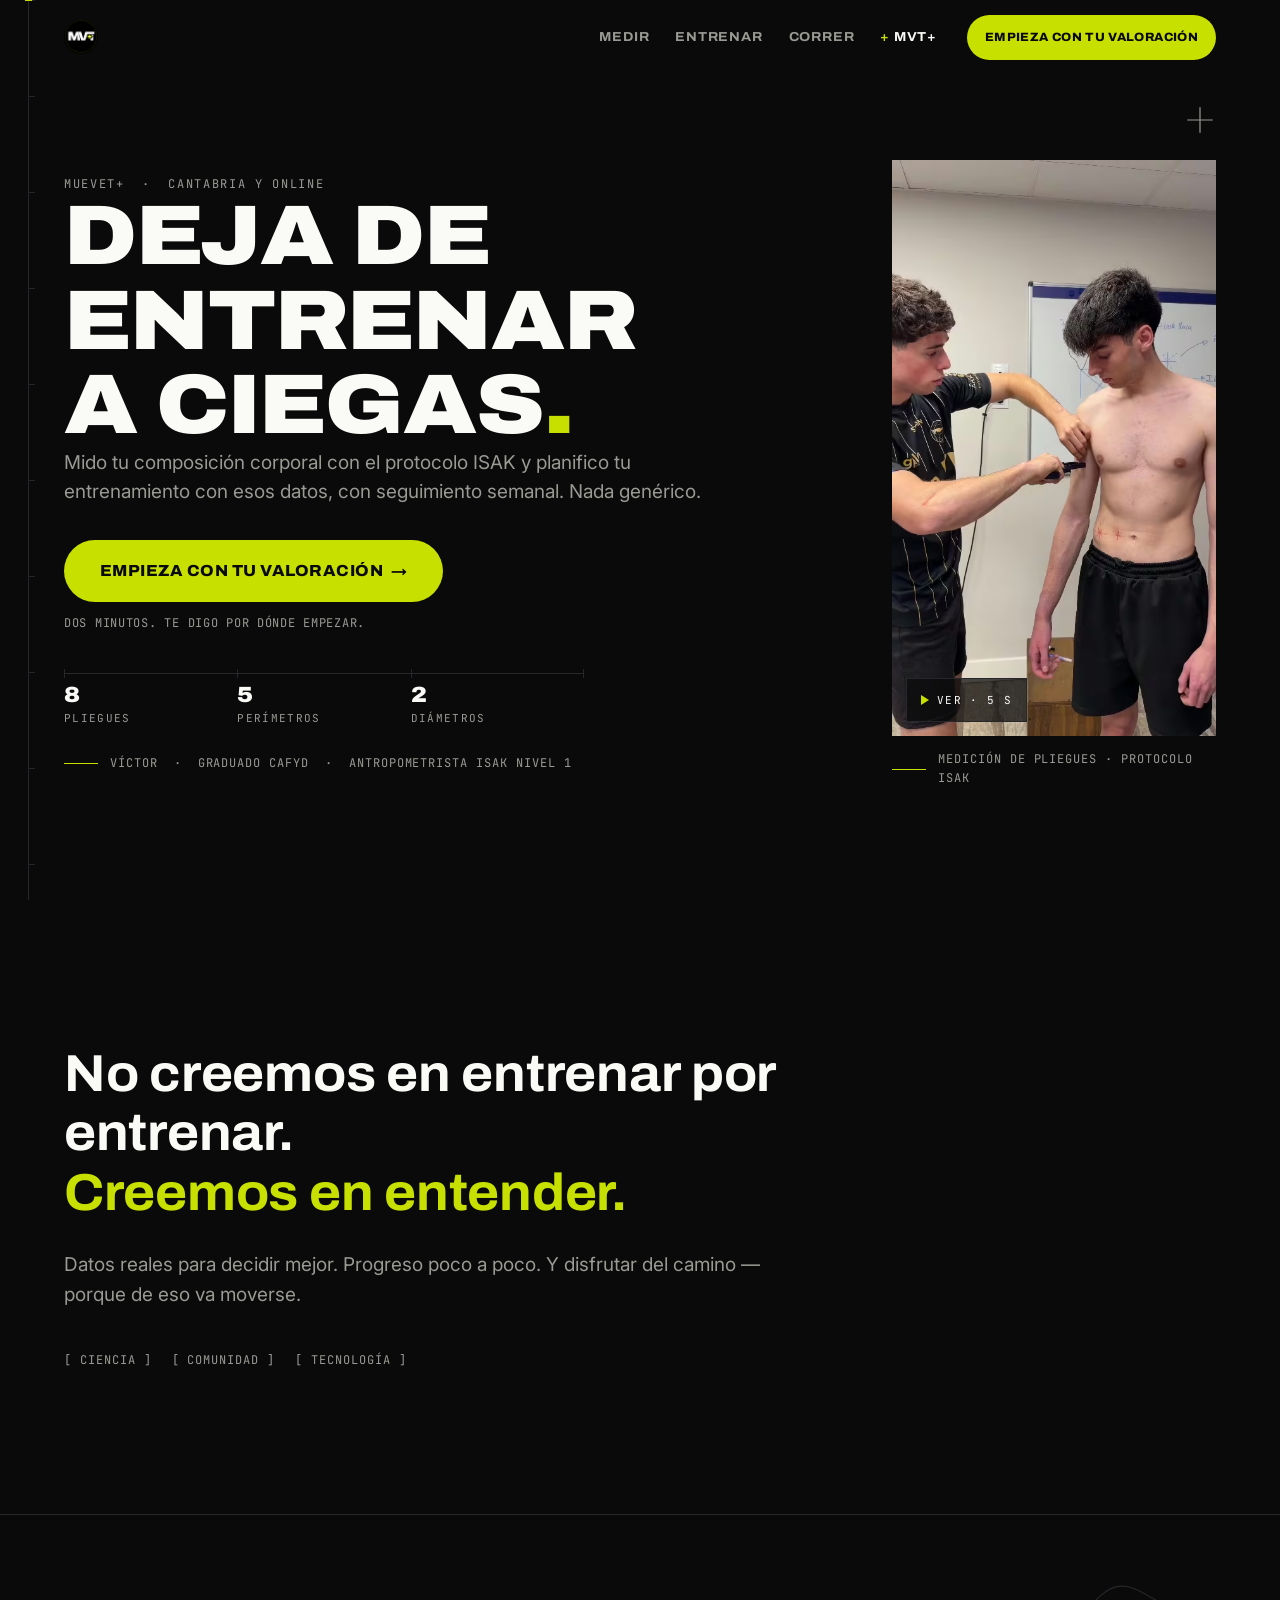
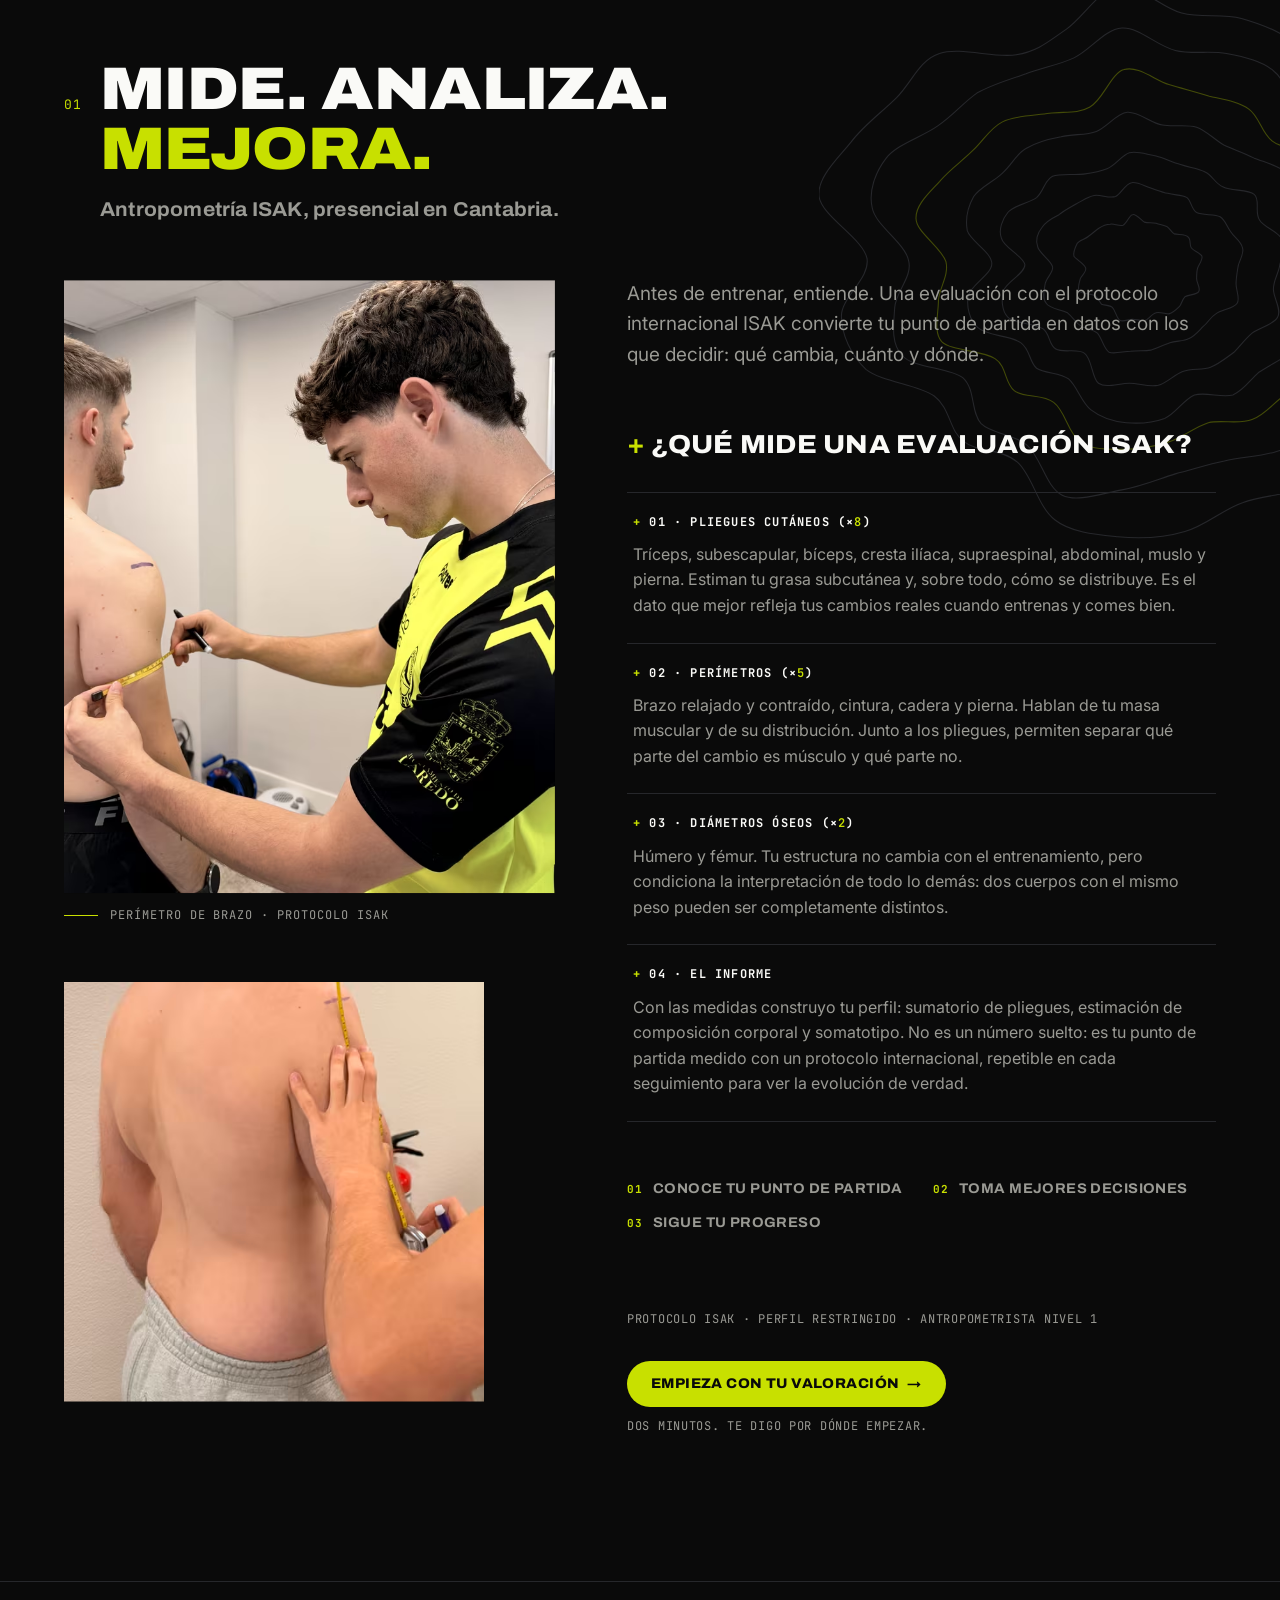
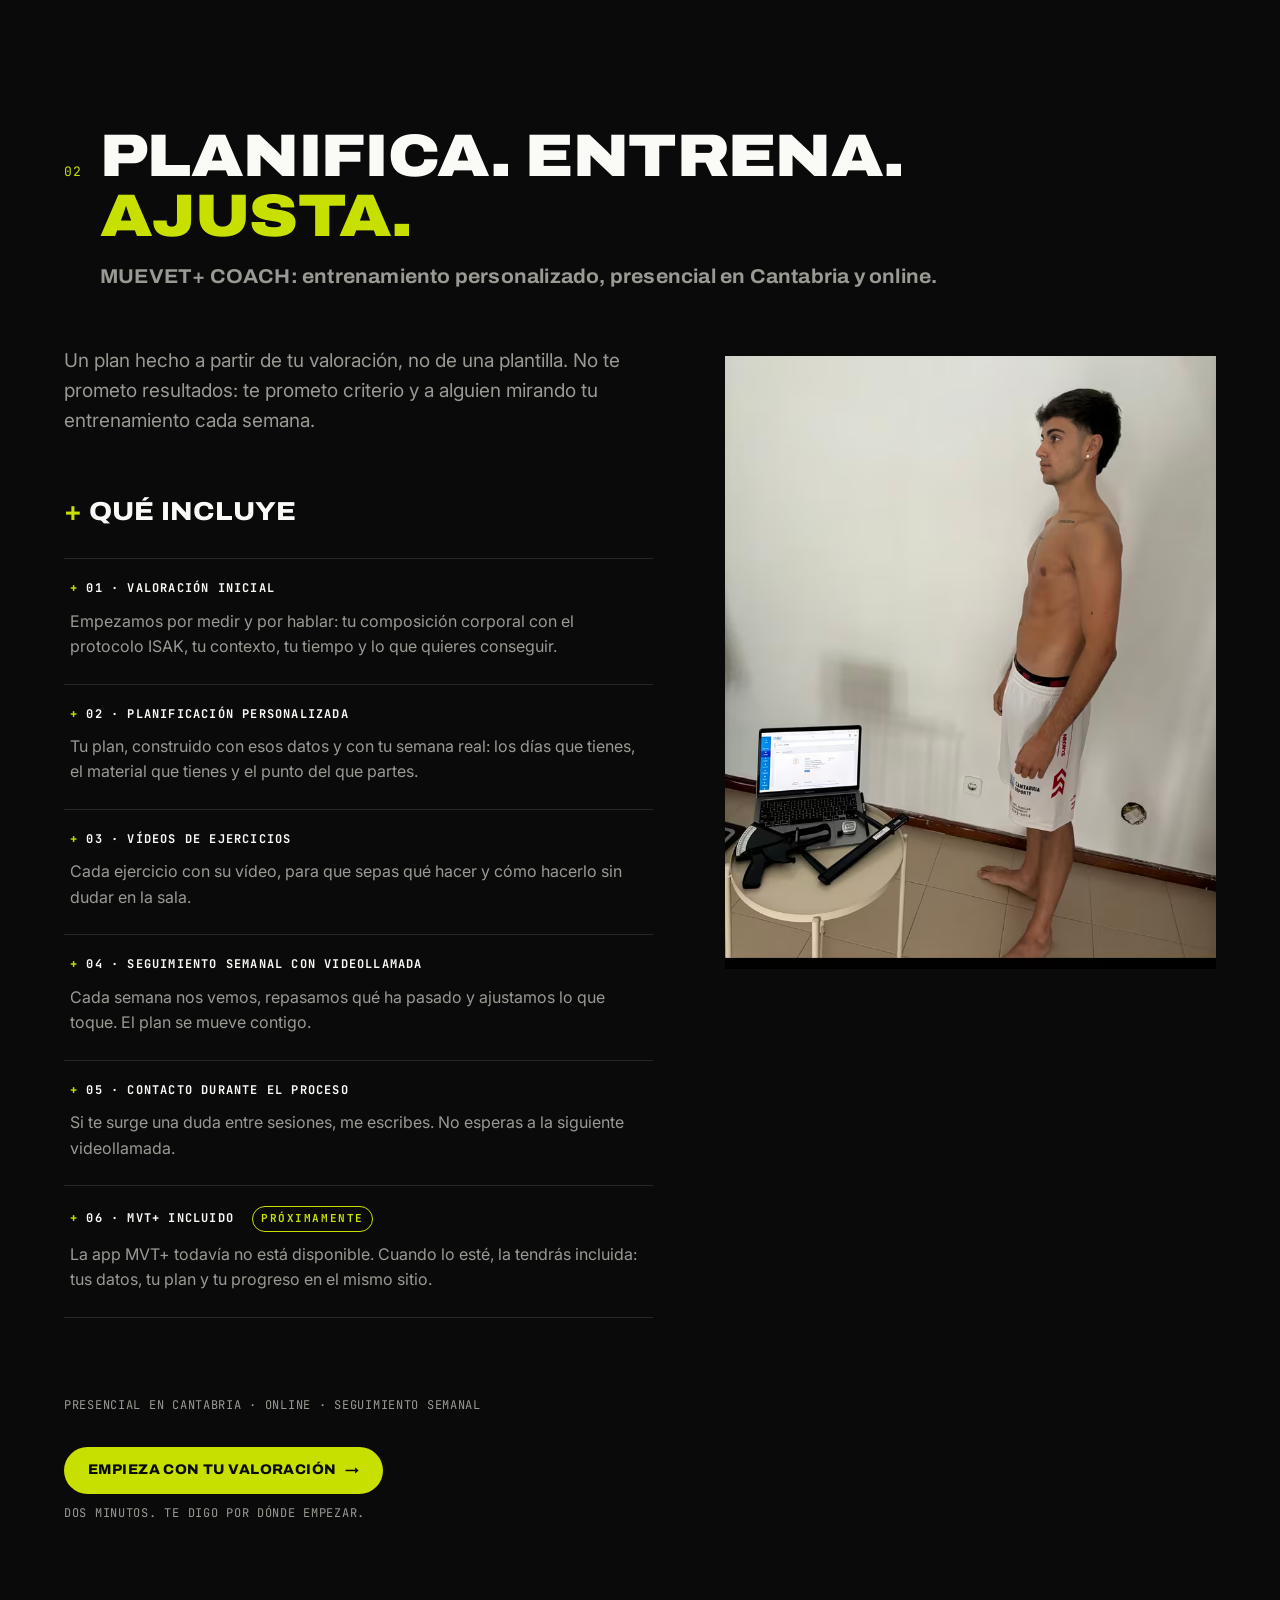
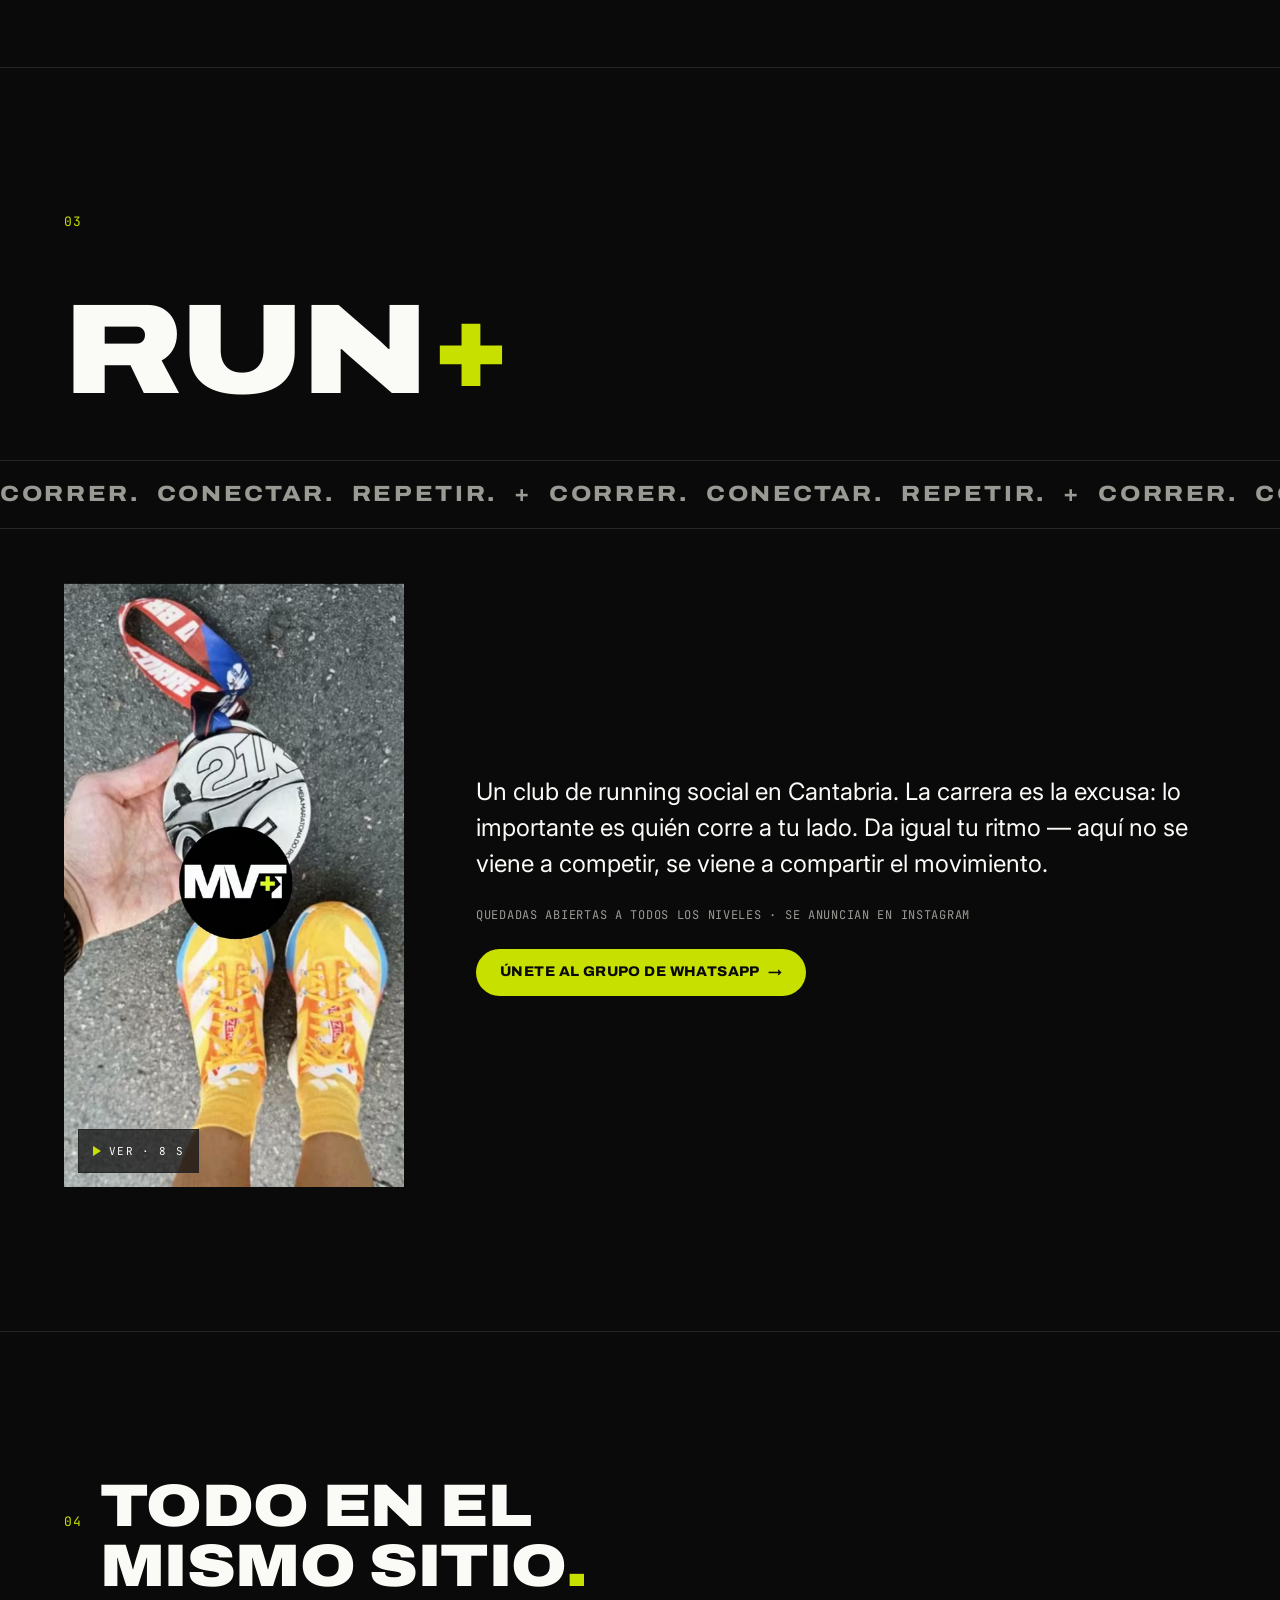
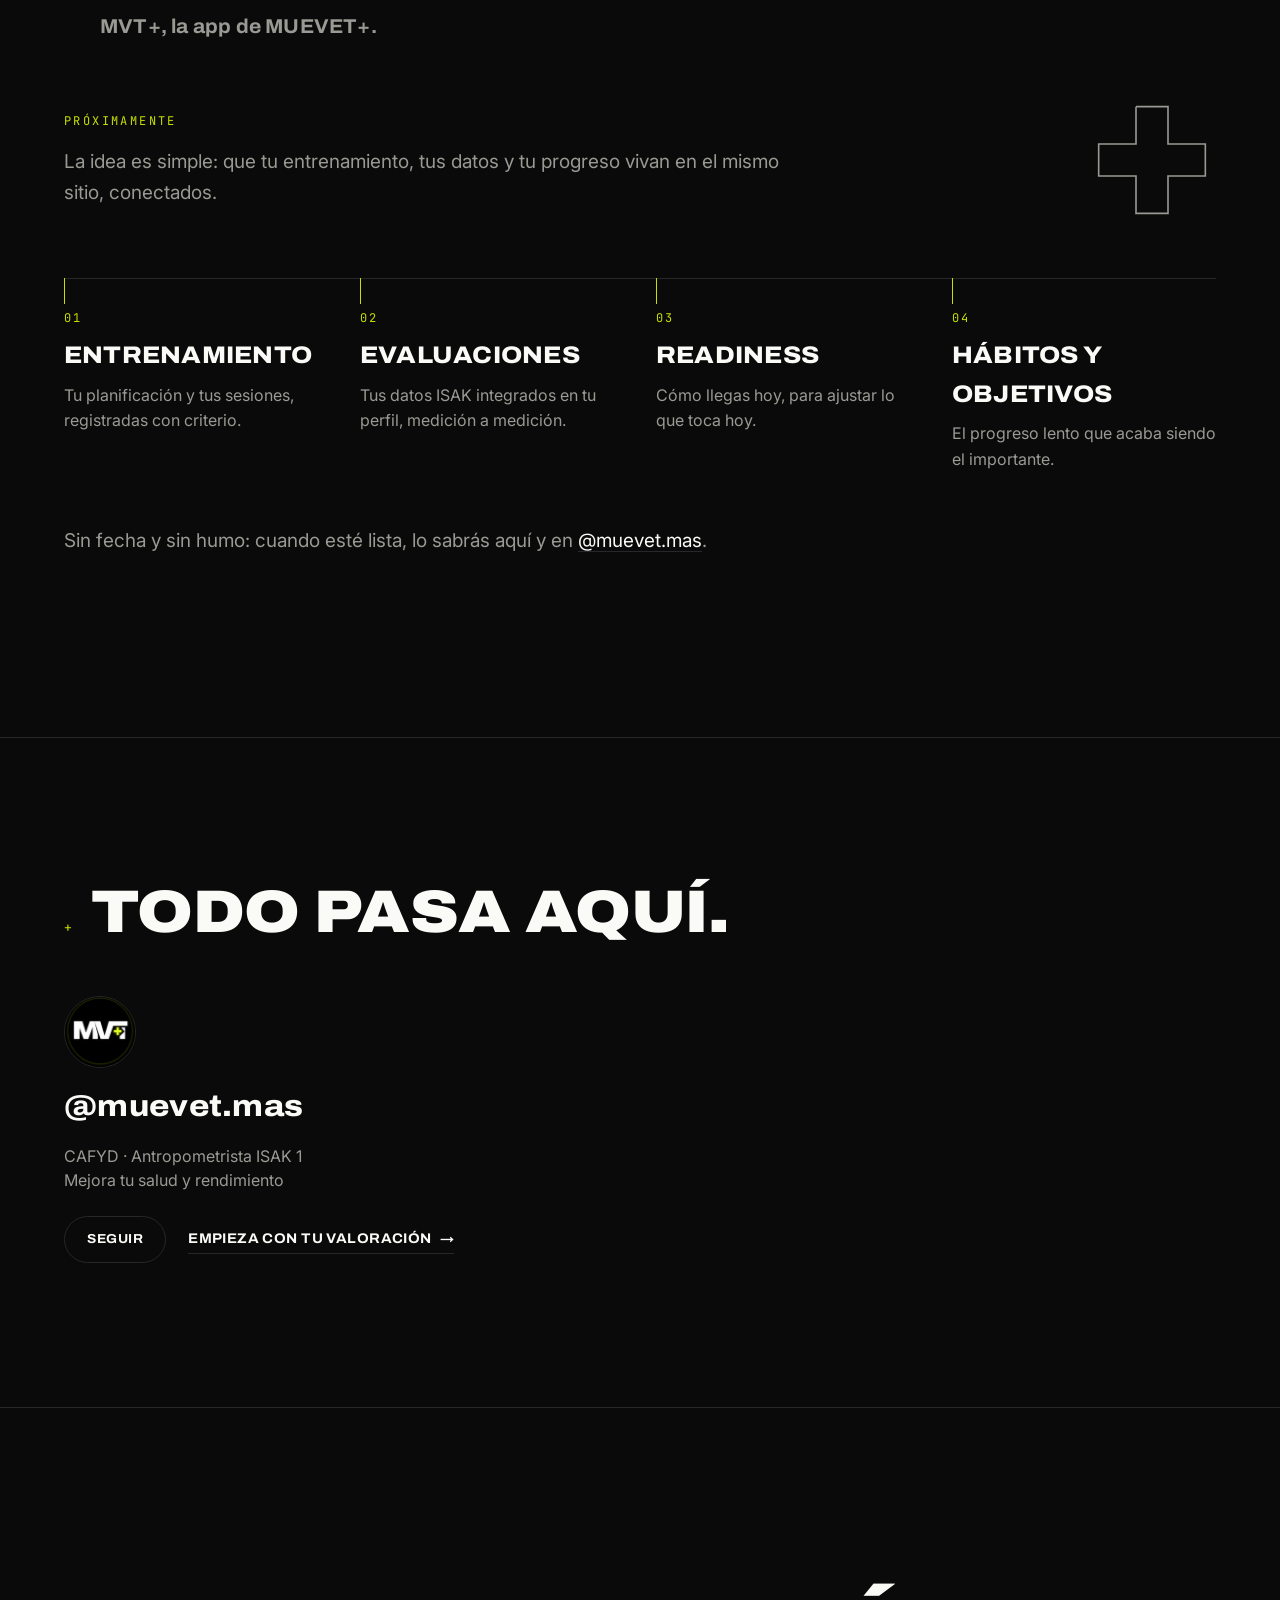
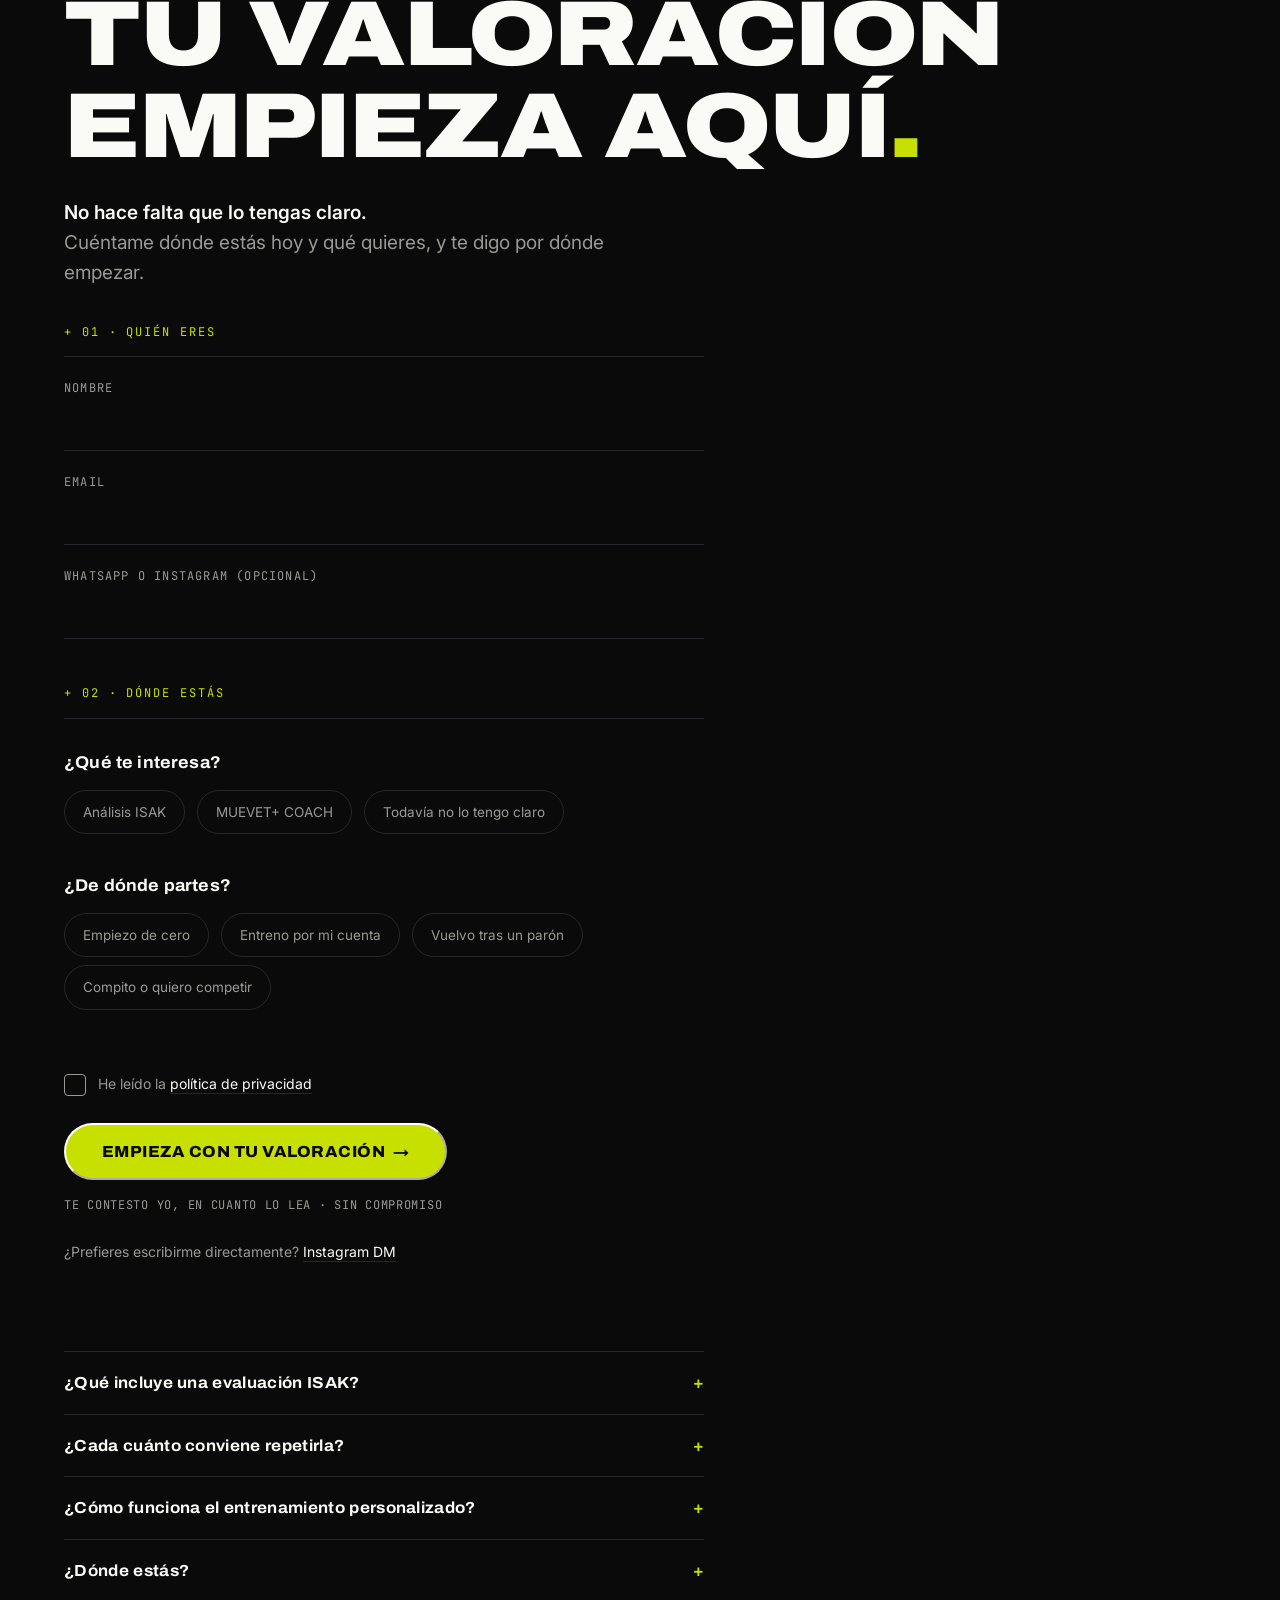
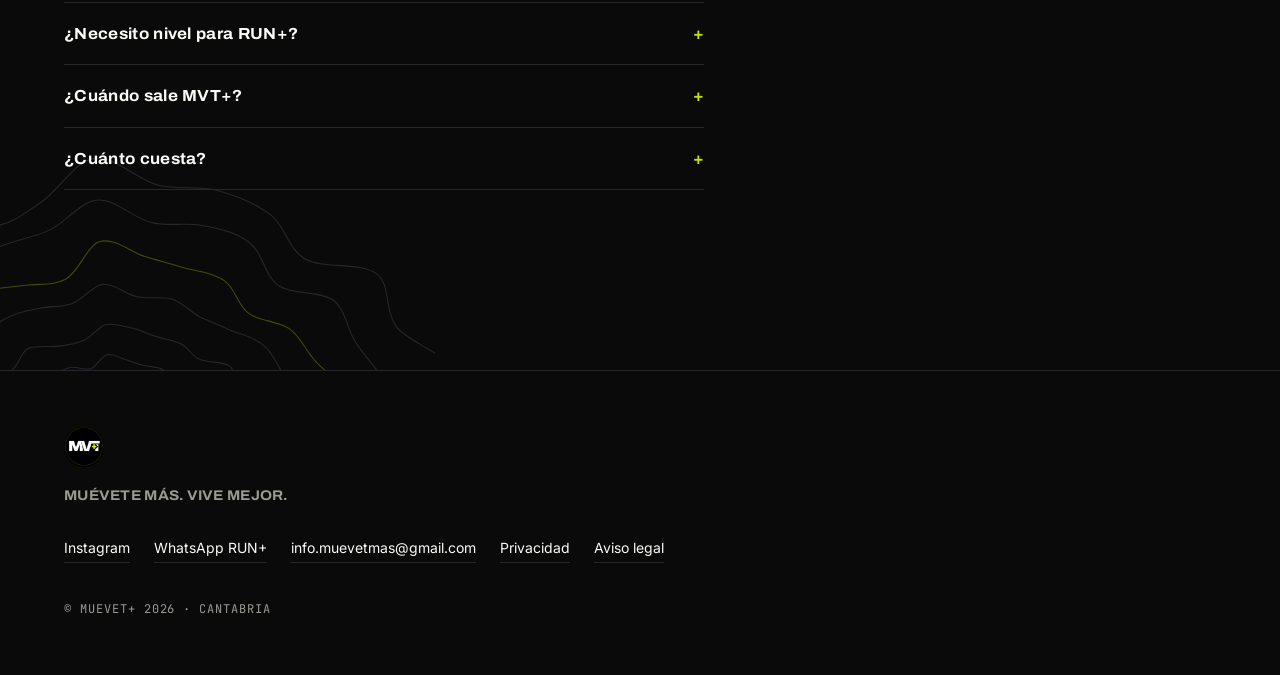
==== index.html @ 7b20d7c2 "Cierre del paso 3: sin «recta final», tracking de frases largas, LocalBusiness - Entrenar 06: «La ap" ====
<!DOCTYPE html>
<html lang="es">
<head>
<meta charset="UTF-8">
<meta name="viewport" content="width=device-width, initial-scale=1.0, viewport-fit=cover">
<title>MUEVET+ — Movimiento, ciencia y comunidad</title>
<meta name="description" content="MUEVET+ es un ecosistema de movimiento en Cantabria: antropometría ISAK presencial, entrenamiento personalizado online y RUN+, un club de running social. Muévete más.">
<meta name="theme-color" content="#0A0A0A">

<link rel="canonical" href="https://muevetmas.com/">
<meta property="og:type" content="website">
<meta property="og:url" content="https://muevetmas.com/">
<meta property="og:site_name" content="MUEVET+">
<meta property="og:title" content="MUEVET+ — Movimiento, ciencia y comunidad">
<meta property="og:description" content="Un ecosistema para entrenar con criterio, correr acompañado y progresar de verdad. Cantabria.">
<meta property="og:image" content="https://muevetmas.com/assets/img/og-cover.jpg">
<meta property="og:image:width" content="1200">
<meta property="og:image:height" content="630">
<meta property="og:image:alt" content="MUEVET+ — Movimiento, ciencia y comunidad. Cantabria.">
<meta property="og:locale" content="es_ES">
<meta name="twitter:card" content="summary_large_image">

<link rel="icon" href="assets/icons/favicon.svg" type="image/svg+xml">
<link rel="apple-touch-icon" href="assets/icons/apple-touch-icon.png">

<link rel="preload" href="assets/fonts/archivo-var.woff2" as="font" type="font/woff2" crossorigin>
<link rel="preload" href="assets/fonts/inter-var.woff2" as="font" type="font/woff2" crossorigin>
<link rel="stylesheet" href="assets/css/main.css?v=2026-09-22b">

<script type="application/ld+json">
{
  "@context": "https://schema.org",
  "@type": "LocalBusiness",
  "name": "MUEVET+",
  "url": "https://muevetmas.com",
  "description": "Antropometría ISAK, entrenamiento personalizado (MUEVET+ COACH) y RUN+, club de running social. Cantabria.",
  "email": "info.muevetmas@gmail.com",
  "address": {
    "@type": "PostalAddress",
    "addressLocality": "Arnuero",
    "addressRegion": "Cantabria",
    "addressCountry": "ES"
  },
  "areaServed": "Cantabria",
  "founder": {
    "@type": "Person",
    "name": "Víctor Blanco Solana",
    "jobTitle": "Graduado CAFYD · Antropometrista ISAK nivel 1"
  },
  "sameAs": [
    "https://www.instagram.com/muevet.mas"
  ]
}
</script>
</head>
<body>

<a class="skip-link" href="#main">Saltar al contenido</a>

<!-- Regla lateral de progreso (solo desktop, decorativa) -->
<div class="ruler" aria-hidden="true">
  <span class="ruler-track"></span>
  <span class="ruler-cursor" id="rulerCursor"></span>
</div>

<header class="nav" id="nav">
  <a class="nav-brand" href="#top" aria-label="MUEVET+ — inicio">
    <img src="assets/icons/logo-mv.png" alt="" width="34" height="34">
  </a>
  <nav class="nav-links" aria-label="Secciones">
    <a href="#medir">Medir</a>
    <a href="#entrena">Entrenar</a>
    <a href="#corre">Correr</a>
    <a href="#mvt">MVT+</a>
  </nav>
  <a class="btn-pill nav-cta" href="#contacto">Empieza con tu valoración</a>
</header>

<main id="main">

<!-- ══════════ ACTO 1 · CALIBRACIÓN ══════════ -->
<section class="hero" id="top" aria-label="MUEVET+">
  <svg class="hero-cross" viewBox="0 0 40 40" aria-hidden="true">
    <path class="draw" d="M20 4 V36 M4 20 H36" fill="none"/>
  </svg>

  <div class="hero-grid">
    <div class="hero-copy">
      <p class="label hero-label"><span class="line"><span class="line-in">MUEVET+ &nbsp;·&nbsp; CANTABRIA Y ONLINE</span></span></p>

      <h1 class="hero-title">
        <span class="line"><span class="line-in">Deja de</span></span>
        <span class="line"><span class="line-in">entrenar</span></span>
        <span class="line"><span class="line-in">a ciegas<span class="plus">.</span></span></span>
      </h1>

      <p class="hero-sub"><span class="line"><span class="line-in">Mido tu composición corporal con el protocolo ISAK y planifico tu</span></span>
      <span class="line"><span class="line-in">entrenamiento con esos datos, con seguimiento semanal. Nada genérico.</span></span></p>

      <div class="hero-actions">
        <a class="btn-pill btn-big" href="#contacto">Empieza con tu valoración <span class="arr">→</span></a>
        <p class="mono hero-micro">DOS MINUTOS. TE DIGO POR DÓNDE EMPEZAR.</p>
      </div>

      <div class="hero-rule" role="group" aria-label="Perfil restringido ISAK: 8 pliegues, 5 perímetros, 2 diámetros">
        <span><b data-count="8">8</b>PLIEGUES</span>
        <span><b data-count="5">5</b>PERÍMETROS</span>
        <span><b data-count="2">2</b>DIÁMETROS</span>
      </div>

      <p class="mono hero-cred"><span class="note-line" aria-hidden="true"></span>VÍCTOR &nbsp;·&nbsp; GRADUADO CAFYD &nbsp;·&nbsp; ANTROPOMETRISTA ISAK NIVEL 1</p>
    </div>

    <!-- ▓▓ VÍDEO DE MEDICIÓN — EDITABLE ▓▓
         Para cambiarlo: sustituye assets/img/hero/medir-clip.mp4 y los dos
         pósteres medir-poster.avif / .jpg (vertical 9:16, sin audio, ideal < 300 KB).
         El póster debe ser un fotograma del propio vídeo. -->
    <figure class="hero-media">
      <div class="clip-frame">
        <picture class="clip-poster">
          <source type="image/avif" srcset="assets/img/hero/medir-poster.avif">
          <img src="assets/img/hero/medir-poster.jpg" width="512" height="910" decoding="async"
               alt="Medición de pliegues cutáneos con plicómetro en el brazo, protocolo ISAK.">
        </picture>
        <video class="clip-video" width="512" height="910" muted loop playsinline preload="none"
               aria-label="Vídeo: medición de pliegues cutáneos con plicómetro, protocolo ISAK.">
          <source src="assets/img/hero/medir-clip.mp4" type="video/mp4">
        </video>
        <button class="clip-play mono" type="button" hidden>VER · 5 S</button>
      </div>
      <figcaption class="photo-note">
        <span class="note-line" aria-hidden="true"></span>
        <span class="mono">MEDICIÓN DE PLIEGUES&nbsp;·&nbsp;PROTOCOLO ISAK</span>
      </figcaption>
    </figure>
  </div>
</section>

<!-- ══════════ ACTO 2 · PRINCIPIOS ══════════ -->
<section class="manifest" aria-label="Filosofía">
  <p class="manifest-text reveal">
    No creemos en entrenar por entrenar.<br>
    <em>Creemos en entender.</em>
  </p>
  <p class="manifest-body reveal">
    Datos reales para decidir mejor. Progreso poco a poco.
    Y disfrutar del camino — porque de eso va moverse.
  </p>
  <ul class="manifest-tags reveal" aria-label="Pilares">
    <li class="mono">[ CIENCIA ]</li>
    <li class="mono">[ COMUNIDAD ]</li>
    <li class="mono">[ TECNOLOGÍA ]</li>
  </ul>
</section>

<!-- ══════════ ACTO 3 · 01 ENTRENA ══════════ -->
<section class="chapter" id="medir" aria-labelledby="h-medir">
  <svg class="topo" viewBox="0 0 600 600" aria-hidden="true">
    <defs>
      <g id="topo-rings">
        <path d="M355 300C354 303 354 306 354 310C354 314 358 319 356 322C355 325 346 325 343 327C340 330 340 334 338 336C335 339 332 342 328 343C325 343 319 341 316 342C312 343 309 348 306 349C302 350 298 348 294 348C290 348 285 351 282 349C279 347 278 340 275 337C273 335 268 335 265 334C263 332 262 328 259 326C255 324 246 324 244 322C242 319 244 314 245 310C246 307 251 304 250 300C249 296 241 292 239 289C238 285 240 281 242 277C244 274 250 273 253 270C256 268 259 265 262 263C265 261 269 259 273 259C276 258 281 261 285 260C289 258 291 250 294 250C297 249 302 255 305 257C309 258 312 257 316 258C319 259 323 260 326 261C329 263 330 266 333 268C337 269 344 268 346 271C349 273 347 278 349 281C351 284 358 286 359 289C360 292 356 297 355 300Z"/>
        <path d="M393 298C392 304 391 309 391 315C391 321 395 329 392 333C389 338 377 339 372 343C367 346 365 351 360 355C356 359 352 364 347 366C342 369 335 368 329 370C323 372 317 375 311 377C305 378 299 377 292 378C286 378 277 381 272 379C267 376 265 365 261 361C256 357 249 357 245 354C240 351 238 346 233 342C227 339 216 338 213 333C209 329 211 321 212 315C213 309 220 304 219 299C218 293 206 286 205 280C203 274 205 267 209 262C212 257 219 253 225 250C230 246 236 243 241 240C247 237 252 233 258 232C264 231 272 235 278 233C283 231 287 221 293 220C298 219 305 223 311 225C317 227 322 229 327 230C333 232 340 231 345 234C349 237 349 245 354 248C360 251 371 249 376 252C381 255 382 261 386 266C389 271 396 275 397 281C399 286 394 293 393 298Z"/>
        <path d="M432 297C431 305 426 311 426 320C426 328 434 339 430 346C427 353 412 356 406 361C399 367 395 373 389 379C382 384 375 390 367 393C360 396 350 394 341 397C333 400 326 408 318 410C309 412 300 408 291 408C281 408 269 413 262 408C256 404 256 385 249 380C242 375 229 380 222 376C215 372 217 362 210 357C202 352 183 352 177 346C171 340 171 329 173 321C176 313 193 305 193 297C192 289 173 281 171 272C168 264 172 254 177 248C183 241 197 239 204 234C211 228 211 218 219 214C226 211 239 213 248 212C256 211 263 210 270 207C278 204 284 194 291 192C299 190 308 194 316 195C324 197 331 201 339 203C347 206 355 206 362 210C369 213 371 221 379 224C387 228 402 226 408 231C414 236 408 248 413 255C417 262 431 266 434 273C438 280 434 289 432 297Z"/>
        <path d="M467 296C466 306 471 316 472 326C472 337 476 350 471 359C466 368 450 374 440 381C431 387 421 392 412 398C404 405 398 415 388 419C378 422 363 416 352 419C342 423 334 437 324 441C313 445 299 446 288 445C276 444 264 440 255 433C246 426 242 411 234 404C226 398 212 399 204 394C197 388 198 376 189 370C180 363 157 364 149 356C141 349 138 336 140 326C142 316 162 306 162 296C162 285 142 275 139 265C137 254 140 242 145 233C151 224 164 219 172 211C181 203 185 193 194 188C204 182 216 179 227 177C238 174 250 176 260 172C270 168 279 155 289 154C299 153 311 164 322 166C332 168 344 165 354 168C363 171 371 180 380 185C389 189 398 192 408 197C418 201 431 204 439 211C448 218 451 228 457 237C464 246 478 254 480 263C481 273 468 285 467 296Z"/>
        <path d="M557 292C555 307 545 321 542 335C540 350 545 368 540 382C535 396 524 409 512 420C501 432 486 441 473 450C459 458 445 467 429 472C414 477 396 477 380 481C365 484 350 489 334 493C318 498 302 505 284 508C266 511 242 520 228 513C213 506 208 477 195 466C182 455 162 456 152 446C142 435 147 414 135 403C122 393 88 394 78 382C67 371 70 352 71 337C72 322 88 308 84 293C81 277 53 260 50 244C46 228 53 210 63 197C73 184 97 177 111 167C126 157 135 145 148 136C162 128 179 123 194 118C209 112 224 110 239 103C254 96 268 76 284 75C300 74 317 92 334 96C350 100 367 96 382 99C398 102 416 106 427 116C439 125 440 146 453 155C466 164 492 160 505 169C517 179 517 196 526 209C534 222 548 234 553 248C558 261 559 278 557 292Z"/>
        <path d="M580 291C575 309 585 324 587 342C588 360 594 382 587 397C580 413 556 423 543 437C530 451 524 470 509 482C495 493 474 501 455 507C437 513 416 513 397 520C379 526 362 542 343 547C323 553 301 554 280 552C260 550 236 548 221 536C205 524 200 494 186 482C171 469 148 473 135 462C122 452 123 431 108 420C93 409 59 407 44 395C30 382 21 362 21 345C21 327 48 310 45 291C41 272 3 252 0 233C-2 215 18 197 30 182C42 166 59 154 73 140C87 126 94 105 113 99C132 92 166 104 185 100C205 97 216 87 232 76C248 65 263 38 281 36C299 33 321 56 340 61C359 66 378 61 396 66C414 71 432 78 446 89C460 100 462 121 478 130C495 140 531 133 545 144C559 154 552 178 564 194C575 209 612 219 615 235C618 251 585 273 580 291Z"/>
      </g>
      <path id="topo-lime" d="M505 294C504 306 506 318 505 330C504 343 506 357 501 369C495 380 482 389 471 397C461 406 448 412 437 419C426 426 418 438 406 442C394 447 378 442 365 445C352 449 341 459 328 463C315 467 301 470 287 470C273 470 256 471 245 463C234 456 231 434 220 426C210 418 192 422 183 415C174 408 176 392 165 385C153 377 124 378 115 369C107 360 112 343 112 330C113 318 122 307 119 294C115 281 91 266 91 254C90 241 104 229 113 219C122 208 134 200 144 190C154 181 160 169 172 163C184 157 202 157 216 155C229 153 242 156 254 149C266 143 274 117 286 114C299 110 315 124 328 128C341 132 354 135 366 139C379 142 393 144 403 151C413 158 415 174 425 181C435 189 453 188 464 196C474 203 478 215 487 225C495 235 511 244 514 256C517 267 506 282 505 294Z"/>
    </defs>
    <use href="#topo-rings"/>
    <use class="t-lime" href="#topo-lime"/>
  </svg>
  <header class="chapter-head reveal">
    <span class="mono chapter-num">01</span>
    <div>
      <h2 id="h-medir" class="chapter-title">Mide. Analiza.<br><span class="plus">Mejora.</span></h2>
      <p class="chapter-sub">Antropometría ISAK, presencial en Cantabria.</p>
    </div>
  </header>

  <div class="medir-grid">
    <figure class="photo reveal medir-p1">
      <div class="photo-mask" data-drift>
        <picture>
          <source type="image/avif" srcset="assets/img/isak-01-480.avif 480w, assets/img/isak-01-768.avif 768w, assets/img/isak-01-1200.avif 1200w" sizes="(min-width:1080px) 42vw, 100vw">
          <source type="image/webp" srcset="assets/img/isak-01-480.webp 480w, assets/img/isak-01-768.webp 768w, assets/img/isak-01-1200.webp 1200w" sizes="(min-width:1080px) 42vw, 100vw">
          <img src="assets/img/isak-01-768.jpg" srcset="assets/img/isak-01-480.jpg 480w, assets/img/isak-01-768.jpg 768w, assets/img/isak-01-1200.jpg 1200w" sizes="(min-width:1080px) 42vw, 100vw"
               width="4080" height="5100" loading="lazy" decoding="async"
               alt="Evaluación antropométrica real: medición del perímetro de brazo con cinta métrica siguiendo el protocolo ISAK.">
        </picture>
      </div>
      <figcaption class="photo-note">
        <span class="note-line" aria-hidden="true"></span>
        <span class="mono">PERÍMETRO DE BRAZO&nbsp;·&nbsp;PROTOCOLO ISAK</span>
      </figcaption>
    </figure>

    <div class="medir-a">
      <p class="medir-intro reveal">Antes de entrenar, entiende. Una evaluación con el protocolo internacional ISAK convierte tu punto de partida en datos con los que decidir: qué cambia, cuánto y dónde.</p>
      <h3 class="isak-title reveal"><span class="plus" aria-hidden="true">+</span> ¿Qué mide una evaluación ISAK?</h3>
      <div class="isak-list">
        <article class="isak-item reveal">
          <h4 class="mono isak-num"><span class="plus" aria-hidden="true">+</span> 01&nbsp;·&nbsp;PLIEGUES CUTÁNEOS (×<b data-count="8">8</b>)</h4>
          <p>Tríceps, subescapular, bíceps, cresta ilíaca, supraespinal, abdominal, muslo y pierna. Estiman tu grasa subcutánea y, sobre todo, cómo se distribuye. Es el dato que mejor refleja tus cambios reales cuando entrenas y comes bien.</p>
        </article>
        <article class="isak-item reveal">
          <h4 class="mono isak-num"><span class="plus" aria-hidden="true">+</span> 02&nbsp;·&nbsp;PERÍMETROS (×<b data-count="5">5</b>)</h4>
          <p>Brazo relajado y contraído, cintura, cadera y pierna. Hablan de tu masa muscular y de su distribución. Junto a los pliegues, permiten separar qué parte del cambio es músculo y qué parte no.</p>
        </article>
        <article class="isak-item reveal">
          <h4 class="mono isak-num"><span class="plus" aria-hidden="true">+</span> 03&nbsp;·&nbsp;DIÁMETROS ÓSEOS (×<b data-count="2">2</b>)</h4>
          <p>Húmero y fémur. Tu estructura no cambia con el entrenamiento, pero condiciona la interpretación de todo lo demás: dos cuerpos con el mismo peso pueden ser completamente distintos.</p>
        </article>
        <article class="isak-item reveal">
          <h4 class="mono isak-num"><span class="plus" aria-hidden="true">+</span> 04&nbsp;·&nbsp;EL INFORME</h4>
          <p>Con las medidas construyo tu perfil: sumatorio de pliegues, estimación de composición corporal y somatotipo. No es un número suelto: es tu punto de partida medido con un protocolo internacional, repetible en cada seguimiento para ver la evolución de verdad.</p>
        </article>
      </div>
    </div>

    <figure class="photo reveal medir-p2">
      <div class="photo-mask">
        <picture>
          <source type="image/avif" srcset="assets/img/medir/pliegue-480.avif 480w, assets/img/medir/pliegue-640.avif 640w" sizes="(min-width:1080px) 30vw, 100vw">
          <source type="image/webp" srcset="assets/img/medir/pliegue-480.webp 480w, assets/img/medir/pliegue-640.webp 640w" sizes="(min-width:1080px) 30vw, 100vw">
          <img src="assets/img/medir/pliegue-640.jpg" srcset="assets/img/medir/pliegue-480.jpg 480w, assets/img/medir/pliegue-640.jpg 640w" sizes="(min-width:1080px) 30vw, 100vw"
               width="640" height="640" loading="lazy" decoding="async"
               alt="Medición antropométrica con plicómetro, protocolo ISAK.">
        </picture>
      </div>
    </figure>

    <div class="medir-b">
      <ul class="gains reveal">
        <li><span class="mono gain-n">01</span> Conoce tu punto de partida</li>
        <li><span class="mono gain-n">02</span> Toma mejores decisiones</li>
        <li><span class="mono gain-n">03</span> Sigue tu progreso</li>
      </ul>
      <p class="mono isak-close reveal">PROTOCOLO ISAK&nbsp;·&nbsp;PERFIL RESTRINGIDO&nbsp;·&nbsp;ANTROPOMETRISTA NIVEL 1</p>
      <div class="cta-row reveal">
        <a class="btn-pill" href="#contacto" data-preset="Análisis ISAK">Empieza con tu valoración <span class="arr">→</span></a>
        <p class="mono cta-micro">DOS MINUTOS. TE DIGO POR DÓNDE EMPEZAR.</p>
      </div>
    </div>
  </div>
</section>

<!-- ══════════ 02 · ENTRENAR: MUEVET+ COACH ══════════ -->
<section class="chapter coach" id="entrena" aria-labelledby="h-entrena">
  <header class="chapter-head reveal">
    <span class="mono chapter-num">02</span>
    <div>
      <h2 id="h-entrena" class="chapter-title">Planifica. Entrena.<br><span class="plus">Ajusta.</span></h2>
      <p class="chapter-sub">MUEVET+ COACH: entrenamiento personalizado, presencial en Cantabria y online.</p>
    </div>
  </header>

  <div class="coach-grid">
    <div class="coach-a">
      <p class="coach-intro reveal">Un plan hecho a partir de tu valoración, no de una plantilla. No te prometo resultados: te prometo criterio y a alguien mirando tu entrenamiento cada semana.</p>
      <h3 class="isak-title reveal"><span class="plus" aria-hidden="true">+</span> Qué incluye</h3>
      <div class="isak-list coach-list">
        <article class="isak-item reveal">
          <h4 class="mono isak-num"><span class="plus" aria-hidden="true">+</span> 01&nbsp;·&nbsp;VALORACIÓN INICIAL</h4>
          <p>Empezamos por medir y por hablar: tu composición corporal con el protocolo ISAK, tu contexto, tu tiempo y lo que quieres conseguir.</p>
        </article>
        <article class="isak-item reveal">
          <h4 class="mono isak-num"><span class="plus" aria-hidden="true">+</span> 02&nbsp;·&nbsp;PLANIFICACIÓN PERSONALIZADA</h4>
          <p>Tu plan, construido con esos datos y con tu semana real: los días que tienes, el material que tienes y el punto del que partes.</p>
        </article>
        <article class="isak-item reveal">
          <h4 class="mono isak-num"><span class="plus" aria-hidden="true">+</span> 03&nbsp;·&nbsp;VÍDEOS DE EJERCICIOS</h4>
          <p>Cada ejercicio con su vídeo, para que sepas qué hacer y cómo hacerlo sin dudar en la sala.</p>
        </article>
        <article class="isak-item reveal">
          <h4 class="mono isak-num"><span class="plus" aria-hidden="true">+</span> 04&nbsp;·&nbsp;SEGUIMIENTO SEMANAL CON VIDEOLLAMADA</h4>
          <p>Cada semana nos vemos, repasamos qué ha pasado y ajustamos lo que toque. El plan se mueve contigo.</p>
        </article>
        <article class="isak-item reveal">
          <h4 class="mono isak-num"><span class="plus" aria-hidden="true">+</span> 05&nbsp;·&nbsp;CONTACTO DURANTE EL PROCESO</h4>
          <p>Si te surge una duda entre sesiones, me escribes. No esperas a la siguiente videollamada.</p>
        </article>
        <article class="isak-item reveal">
          <h4 class="mono isak-num"><span class="plus" aria-hidden="true">+</span> 06&nbsp;·&nbsp;MVT+ INCLUIDO <span class="tag-soon">PRÓXIMAMENTE</span></h4>
          <p>La app MVT+ todavía no está disponible. Cuando lo esté, la tendrás incluida: tus datos, tu plan y tu progreso en el mismo sitio.</p>
        </article>
      </div>
    </div>

    <figure class="photo reveal coach-photo">
      <div class="photo-mask" data-drift>
        <picture>
          <source type="image/avif" srcset="assets/img/coach/valoracion-480.avif 480w, assets/img/coach/valoracion-768.avif 768w" sizes="(min-width:1080px) 38vw, 100vw">
          <source type="image/webp" srcset="assets/img/coach/valoracion-480.webp 480w, assets/img/coach/valoracion-768.webp 768w" sizes="(min-width:1080px) 38vw, 100vw">
          <img src="assets/img/coach/valoracion-768.jpg" srcset="assets/img/coach/valoracion-480.jpg 480w, assets/img/coach/valoracion-768.jpg 768w" sizes="(min-width:1080px) 38vw, 100vw"
               width="768" height="960" loading="lazy" decoding="async"
               alt="Valoración antropométrica, protocolo ISAK.">
        </picture>
      </div>
    </figure>

    <div class="coach-b">
      <p class="mono isak-close reveal">PRESENCIAL EN CANTABRIA&nbsp;·&nbsp;ONLINE&nbsp;·&nbsp;SEGUIMIENTO SEMANAL</p>
      <div class="cta-row reveal">
        <a class="btn-pill" href="#contacto" data-preset="MUEVET+ COACH">Empieza con tu valoración <span class="arr">→</span></a>
        <p class="mono cta-micro">DOS MINUTOS. TE DIGO POR DÓNDE EMPEZAR.</p>
      </div>
    </div>
  </div>
</section>

<!-- ══════════ ACTO 4 · 02 CORRE ══════════ -->
<section class="chapter run" id="corre" aria-labelledby="h-corre">
  <header class="chapter-head reveal">
    <span class="mono chapter-num">03</span>
    <h2 id="h-corre" class="visually-hidden">RUN+, el club de running social de MUEVET+</h2>
  </header>

  <p class="run-logo reveal" aria-hidden="true">RUN<svg class="run-plus" viewBox="0 0 100 100" aria-hidden="true"><path class="draw-plus draw-v" d="M50 12V88"/><path class="draw-plus draw-h" d="M12 50H88"/></svg></p>

  <div class="marquee" aria-hidden="true">
    <div class="marquee-track">
      <span>CORRER.&nbsp;&nbsp;CONECTAR.&nbsp;&nbsp;REPETIR.&nbsp;&nbsp;+&nbsp;&nbsp;</span><span>CORRER.&nbsp;&nbsp;CONECTAR.&nbsp;&nbsp;REPETIR.&nbsp;&nbsp;+&nbsp;&nbsp;</span><span>CORRER.&nbsp;&nbsp;CONECTAR.&nbsp;&nbsp;REPETIR.&nbsp;&nbsp;+&nbsp;&nbsp;</span><span>CORRER.&nbsp;&nbsp;CONECTAR.&nbsp;&nbsp;REPETIR.&nbsp;&nbsp;+&nbsp;&nbsp;</span>
    </div>
  </div>

  <div class="run-body">
    <!-- ▓▓ VÍDEO RUN+ — EDITABLE: assets/img/run/run-clip.mp4 + run-poster.avif/jpg ▓▓ -->
    <figure class="run-media reveal">
      <div class="clip-frame">
        <picture class="clip-poster">
          <source type="image/avif" srcset="assets/img/run/run-poster.avif">
          <img src="assets/img/run/run-poster.jpg" width="512" height="910" loading="lazy" decoding="async" alt="Fotograma del vídeo de RUN+: una medalla de 21 K y unas zapatillas de running.">
        </picture>
        <video class="clip-video" width="512" height="910" muted loop playsinline preload="none" data-src="assets/img/run/run-clip.mp4" aria-label="Vídeo de RUN+, el club de running social de MUEVET+."></video>
        <button class="clip-play mono" type="button" hidden>VER&nbsp;·&nbsp;8 S</button>
      </div>
    </figure>

    <div class="run-copy">
      <p class="run-text reveal">Un club de running social en Cantabria. La carrera es la excusa: lo importante es quién corre a tu lado. Da igual tu ritmo — aquí no se viene a competir, se viene a compartir el movimiento.</p>
      <p class="mono run-note reveal">QUEDADAS ABIERTAS A TODOS LOS NIVELES&nbsp;·&nbsp;SE ANUNCIAN EN INSTAGRAM</p>
      <a class="btn-pill reveal" href="https://chat.whatsapp.com/J52jzClYnoVD17e3LXn0wf?mode=gi_t" target="_blank" rel="noopener">Únete al grupo de WhatsApp <span class="arr">→</span></a>
    </div>
  </div>
</section>

<!-- ══════════ ACTO 5 · 03 MVT+ ══════════ -->
<section class="chapter mvt" id="mvt" aria-labelledby="h-mvt">
  <header class="chapter-head reveal">
    <span class="mono chapter-num">04</span>
    <div>
      <h2 id="h-mvt" class="chapter-title">Todo en el<br>mismo sitio<span class="plus">.</span></h2>
      <p class="chapter-sub">MVT+, la app de MUEVET+.</p>
    </div>
  </header>

  <div class="mvt-lead">
    <svg class="mvt-plus reveal" viewBox="0 0 120 120" aria-hidden="true">
      <path class="draw-slow" d="M45 10 h30 v35 h35 v30 h-35 v35 h-30 v-35 h-35 v-30 h35 z" fill="none"/>
    </svg>
    <div class="mvt-copy">
      <p class="mono mvt-status reveal">PRÓXIMAMENTE</p>
      <p class="mvt-text reveal">La idea es simple: que tu entrenamiento, tus datos y tu progreso vivan en el mismo sitio, conectados.</p>
    </div>
  </div>

  <!-- Los módulos como escala de medida: ticks que crecen al entrar -->
  <ol class="mvt-scale reveal" aria-label="Módulos de MVT+">
    <li class="mvt-tick"><span class="mono mvt-tick-n">01</span><strong>Entrenamiento</strong><p>Tu planificación y tus sesiones, registradas con criterio.</p></li>
    <li class="mvt-tick"><span class="mono mvt-tick-n">02</span><strong>Evaluaciones</strong><p>Tus datos ISAK integrados en tu perfil, medición a medición.</p></li>
    <li class="mvt-tick"><span class="mono mvt-tick-n">03</span><strong>Readiness</strong><p>Cómo llegas hoy, para ajustar lo que toca hoy.</p></li>
    <li class="mvt-tick"><span class="mono mvt-tick-n">04</span><strong>Hábitos y objetivos</strong><p>El progreso lento que acaba siendo el importante.</p></li>
  </ol>

  <p class="mvt-text reveal">Sin fecha y sin humo: cuando esté lista, lo sabrás aquí y en <a href="https://www.instagram.com/muevet.mas" target="_blank" rel="noopener">@muevet.mas</a>.</p>
</section>

<!-- ══════════ ACTO 7 · INSTAGRAM ══════════ -->
<section class="chapter ig" id="instagram" aria-labelledby="h-ig">
  <header class="chapter-head reveal">
    <span class="mono chapter-num">+</span>
    <h2 id="h-ig" class="chapter-title">Todo pasa aquí.</h2>
  </header>

  <div class="ig-module reveal">
    <div class="ig-profile">
      <img class="ig-avatar" src="assets/icons/logo-mv.png" alt="" width="72" height="72">
      <p class="ig-handle">@muevet.mas</p>
      <p class="ig-bio">CAFYD&nbsp;·&nbsp;Antropometrista ISAK 1<br>Mejora tu salud y rendimiento</p>
      <div class="ig-actions">
        <a class="btn-ghost" href="https://www.instagram.com/muevet.mas" target="_blank" rel="noopener">Seguir</a>
        <a class="link-arrow" href="#contacto">Empieza con tu valoración <span class="arr">→</span></a>
      </div>
    </div>
  </div>
</section>

<!-- ══════════ ACTO 8 · CIERRE ══════════ -->
<section class="closing" id="contacto" aria-labelledby="h-cierre">
  <svg class="topo topo-closing" viewBox="0 0 600 600" aria-hidden="true">
    <use href="#topo-rings"/>
    <use class="t-lime" href="#topo-lime"/>
  </svg>
  <h2 id="h-cierre" class="closing-title reveal">Tu valoración<br>empieza aquí<span class="plus">.</span></h2>

  <p class="closing-lead reveal">
    <strong>No hace falta que lo tengas claro.</strong>
    Cuéntame dónde estás hoy y qué quieres, y te digo por dónde empezar.
  </p>

  <form class="apply reveal" id="applyForm" novalidate>

    <!-- 01 · CAPTURA -->
    <div class="apply-block">
      <p class="mono apply-step"><span class="plus" aria-hidden="true">+</span> 01&nbsp;·&nbsp;QUIÉN ERES</p>
      <div class="apply-fields">
        <p class="field">
          <label class="mono" for="f-nombre">NOMBRE</label>
          <input id="f-nombre" name="nombre" type="text" autocomplete="name" required>
        </p>
        <p class="field">
          <label class="mono" for="f-email">EMAIL</label>
          <input id="f-email" name="email" type="email" autocomplete="email" required>
        </p>
        <p class="field">
          <label class="mono" for="f-contacto">WHATSAPP O INSTAGRAM <span class="opt">(OPCIONAL)</span></label>
          <input id="f-contacto" name="contacto" type="text" autocomplete="tel">
        </p>
      </div>
    </div>

    <!-- 02 · CUALIFICACIÓN -->
    <div class="apply-block">
      <p class="mono apply-step"><span class="plus" aria-hidden="true">+</span> 02&nbsp;·&nbsp;DÓNDE ESTÁS</p>

      <fieldset class="chips">
        <legend>¿Qué te interesa?</legend>
        <label class="chip"><input type="radio" name="interes" value="Análisis ISAK" required><span>Análisis ISAK</span></label>
        <label class="chip"><input type="radio" name="interes" value="MUEVET+ COACH"><span>MUEVET+ COACH</span></label>
        <label class="chip"><input type="radio" name="interes" value="Todavía no lo tengo claro"><span>Todavía no lo tengo claro</span></label>
      </fieldset>

      <fieldset class="chips">
        <legend>¿De dónde partes?</legend>
        <label class="chip"><input type="radio" name="punto" value="Empiezo de cero" required><span>Empiezo de cero</span></label>
        <label class="chip"><input type="radio" name="punto" value="Entreno por mi cuenta"><span>Entreno por mi cuenta</span></label>
        <label class="chip"><input type="radio" name="punto" value="Vuelvo tras un parón"><span>Vuelvo tras un parón</span></label>
        <label class="chip"><input type="radio" name="punto" value="Compito o quiero competir"><span>Compito o quiero competir</span></label>
      </fieldset>
    </div>

    <!-- 03 · PROFUNDIDAD (solo si no es el análisis suelto) -->
    <div class="apply-deep" id="applyDeep">
      <div class="apply-deep-in" id="applyDeepIn" inert>
        <div class="apply-block">
          <p class="mono apply-step"><span class="plus" aria-hidden="true">+</span> 03&nbsp;·&nbsp;QUÉ QUIERES</p>

          <p class="field">
            <label class="mono" for="f-objetivo">¿QUÉ QUIERES CONSEGUIR?</label>
            <textarea id="f-objetivo" name="objetivo" rows="2" placeholder="Con una o dos frases me vale."></textarea>
          </p>

          <p class="field">
            <label class="mono" for="f-antes">¿QUÉ HAS INTENTADO ANTES QUE NO TE HA FUNCIONADO? <span class="opt">(OPCIONAL)</span></label>
            <textarea id="f-antes" name="intentos" rows="2"></textarea>
          </p>

          <fieldset class="chips">
            <legend>¿Cuántos días a la semana puedes entrenar de verdad?</legend>
            <label class="chip"><input type="radio" name="dias" value="1-2 días"><span>1-2</span></label>
            <label class="chip"><input type="radio" name="dias" value="3-4 días"><span>3-4</span></label>
            <label class="chip"><input type="radio" name="dias" value="5 o más días"><span>5 o más</span></label>
          </fieldset>

          <fieldset class="chips">
            <legend>¿Cuándo quieres empezar?</legend>
            <label class="chip"><input type="radio" name="cuando" value="Ya"><span>Ya</span></label>
            <label class="chip"><input type="radio" name="cuando" value="Este mes"><span>Este mes</span></label>
            <label class="chip"><input type="radio" name="cuando" value="En 2-3 meses"><span>En 2-3 meses</span></label>
            <label class="chip"><input type="radio" name="cuando" value="Solo me estoy informando"><span>Solo me informo</span></label>
          </fieldset>
        </div>
      </div>
    </div>

    <div class="apply-send">
      <label class="check" for="f-privacidad">
        <input id="f-privacidad" name="privacidad" type="checkbox" value="Sí" required>
        <span class="check-box" aria-hidden="true"></span>
        <span class="check-text">He leído la <a href="privacidad.html">política de privacidad</a></span>
      </label>
      <button class="btn-pill btn-big" type="submit" id="applySubmit">Empieza con tu valoración <span class="arr">→</span></button>
      <p class="mono apply-note">TE CONTESTO YO, EN CUANTO LO LEA&nbsp;·&nbsp;SIN COMPROMISO</p>
    </div>

    <p class="apply-status mono" id="applyStatus" role="status" aria-live="polite"></p>

    <p class="apply-alt">¿Prefieres escribirme directamente? <a href="https://ig.me/m/muevet.mas" target="_blank" rel="noopener">Instagram DM</a></p>
  </form>

  <div class="apply-done" id="applyDone" hidden>
    <p class="mono apply-done-tag"><span class="plus" aria-hidden="true">+</span> RECIBIDO</p>
    <p class="apply-done-title" id="applyDoneTitle">Gracias.</p>
    <p class="apply-done-text">Te escribo con el siguiente paso en cuanto lo lea. Si prefieres adelantarlo, escríbeme por <a href="https://ig.me/m/muevet.mas" target="_blank" rel="noopener">Instagram</a>.</p>
  </div>

  <div class="faq reveal">
    <details>
      <summary>¿Qué incluye una evaluación ISAK? <span class="plus" aria-hidden="true">+</span></summary>
      <div class="faq-body"><div class="faq-inner">
        <p>Las mediciones del perfil restringido (8 pliegues, 5 perímetros, 2 diámetros, peso y talla), tu informe de composición corporal y somatotipo, y la explicación de qué significa cada dato en tu caso.</p>
      </div></div>
    </details>
    <details>
      <summary>¿Cada cuánto conviene repetirla? <span class="plus" aria-hidden="true">+</span></summary>
      <div class="faq-body"><div class="faq-inner">
        <p>Depende de tu fase y tu objetivo; lo habitual es cada 6-12 semanas, coincidiendo con los ciclos de entrenamiento. Lo importante es que las condiciones de medición sean comparables.</p>
      </div></div>
    </details>
    <details>
      <summary>¿Cómo funciona el entrenamiento personalizado? <span class="plus" aria-hidden="true">+</span></summary>
      <div class="faq-body"><div class="faq-inner">
        <p>Con MUEVET+ COACH: empezamos por una valoración inicial (tu composición corporal y tu contexto), construyo tu plan con esos datos, cada ejercicio va con su vídeo, nos vemos cada semana por videollamada para ajustar y, entre sesiones, me escribes. Nada de rutinas genéricas.</p>
      </div></div>
    </details>
    <details>
      <summary>¿Dónde estás? <span class="plus" aria-hidden="true">+</span></summary>
      <div class="faq-body"><div class="faq-inner">
        <p>En Cantabria. La evaluación ISAK es presencial; MUEVET+ COACH puede ser presencial u online. Si no estás cerca, escríbeme igualmente y vemos tu caso.</p>
      </div></div>
    </details>
    <details>
      <summary>¿Necesito nivel para RUN+? <span class="plus" aria-hidden="true">+</span></summary>
      <div class="faq-body"><div class="faq-inner">
        <p>No. RUN+ es un club social: da igual tu ritmo. Las quedadas se anuncian en Instagram y están abiertas a todos los niveles.</p>
      </div></div>
    </details>
    <details>
      <summary>¿Cuándo sale MVT+? <span class="plus" aria-hidden="true">+</span></summary>
      <div class="faq-body"><div class="faq-inner">
        <p>No doy fecha hasta tenerla. Cuando esté lista, lo sabrás en esta web y en <a href="https://www.instagram.com/muevet.mas" target="_blank" rel="noopener">@muevet.mas</a>.</p>
      </div></div>
    </details>
    <details>
      <summary>¿Cuánto cuesta? <span class="plus" aria-hidden="true">+</span></summary>
      <div class="faq-body"><div class="faq-inner">
        <p>Depende de lo que necesites: no es lo mismo un análisis que el acompañamiento de COACH. Empieza con tu valoración y te lo cuento sin compromiso.</p>
      </div></div>
    </details>
  </div>
</section>

</main>

<footer class="footer">
  <img src="assets/icons/logo-mv.png" alt="MUEVET+" width="40" height="40">
  <p class="footer-claim">Muévete más. Vive mejor.</p>
  <nav class="footer-links" aria-label="Contacto">
    <a href="https://www.instagram.com/muevet.mas" target="_blank" rel="noopener">Instagram</a>
    <a href="https://chat.whatsapp.com/J52jzClYnoVD17e3LXn0wf?mode=gi_t" target="_blank" rel="noopener">WhatsApp RUN+</a>
    <a href="mailto:info.muevetmas@gmail.com">info.muevetmas@gmail.com</a>
    <a href="privacidad.html">Privacidad</a>
    <a href="aviso-legal.html">Aviso legal</a>
  </nav>
  <p class="mono footer-legal">© MUEVET+ 2026&nbsp;·&nbsp;CANTABRIA</p>
</footer>

<!-- CTA persistente móvil -->
<div class="sticky-cta" id="stickyCta" aria-hidden="true">
  <a class="btn-pill" href="#contacto" tabindex="-1">Empieza con tu valoración <span class="arr">→</span></a>
</div>

<script src="assets/js/main.js?v=2026-09-22b" defer></script>
</body>
</html>
---- assets/css/main.css ----
/* ════════════════════════════════════════════════════════
   MUEVET+ · LA MEDIDA
   Precisión en la forma, humanidad en la voz.
   ════════════════════════════════════════════════════════ */

/* ── FUENTES (self-hosted, variables) ── */
@font-face{
  font-family:'Archivo';
  src:url('../fonts/archivo-var.woff2') format('woff2');
  font-weight:100 900; font-stretch:62% 125%; font-display:swap;
}
@font-face{
  font-family:'Inter';
  src:url('../fonts/inter-var.woff2') format('woff2');
  font-weight:100 900; font-display:swap;
}
@font-face{
  font-family:'JBMono';
  src:url('../fonts/jbmono-var.woff2') format('woff2');
  font-weight:100 800; font-display:swap;
}

/* ── TOKENS ── */
:root{
  /* La pagina es oscura de principio a fin: decirselo al navegador
     hace que las superficies que no dibujamos -la barra de scroll y,
     sobre todo, la zona de rebote al hacer overscroll en iOS- se
     pinten en oscuro en vez de en blanco. */
  color-scheme:dark;

  --ink:#0A0A0A;
  --ink-2:#111214;
  --paper:#FAFAF7;
  --dim:#9A9A94;
  --lime:#C8E000;
  --line:#26272B;
  --lime-2:#D9F21A;                /* lima al pulsar/pasar */
  --error:#FF6B5A;

  --display:'Archivo', system-ui, sans-serif;
  --body:'Inter', system-ui, sans-serif;
  --mono:'JBMono', ui-monospace, monospace;

  --ease-out:cubic-bezier(.19,1,.22,1);
  --ease-swift:cubic-bezier(.65,0,.35,1);
  --d1:.2s; --d2:.45s; --d3:.8s;

  --mx:20px;                       /* margen lateral móvil */
  --content:1360px;
}
@media(min-width:768px){ :root{ --mx:40px } }
@media(min-width:1080px){ :root{ --mx:64px } }

/* ── BASE ── */
*,*::before,*::after{ box-sizing:border-box; margin:0; padding:0 }
html{ scroll-behavior:smooth }
body{
  background:var(--ink); color:var(--paper);
  font-family:var(--body); font-size:16px; line-height:1.6;
  -webkit-font-smoothing:antialiased; overflow-x:hidden;
}
img{ display:block; max-width:100%; height:auto }
a{ color:inherit }
::selection{ background:var(--lime); color:var(--ink) }
:focus-visible{ outline:2px solid var(--lime); outline-offset:3px; border-radius:2px }

.visually-hidden{ position:absolute; width:1px; height:1px; overflow:hidden; clip:rect(0 0 0 0); white-space:nowrap }
.skip-link{
  position:fixed; top:-48px; left:var(--mx); z-index:200;
  background:var(--lime); color:var(--ink); font-family:var(--mono);
  font-size:12px; padding:10px 16px; text-decoration:none;
}
.skip-link:focus{ top:12px }
.skip-link{ min-height:44px; display:inline-flex; align-items:center }

.mono{ font-family:var(--mono); font-size:12px; letter-spacing:.08em; color:var(--dim) }
.label{ font-family:var(--mono); font-size:12px; letter-spacing:.14em; color:var(--dim) }
.plus{ color:var(--lime) }

/* ── REGLA LATERAL (solo desktop) ── */
.ruler{ display:none }
@media(min-width:1080px){
  .ruler{ display:block; position:fixed; top:0; left:28px; bottom:0; width:1px; z-index:50; pointer-events:none }
  .ruler-track{ position:absolute; inset:0; background:var(--line) }
  .ruler-track::before{
    content:''; position:absolute; top:0; bottom:0; left:0; width:7px;
    background-image:repeating-linear-gradient(to bottom, var(--line) 0 1px, transparent 1px 96px);
  }
  .ruler-cursor{
    position:absolute; left:-3px; width:7px; height:1px; background:var(--lime);
    top:0; will-change:transform;
  }
}

/* ── NAV ── */
.nav{
  position:fixed; top:0; left:0; right:0; z-index:100;
  display:flex; align-items:center; gap:20px;
  padding:14px var(--mx);
  background:transparent; border-bottom:1px solid transparent;
  transition:background var(--d2) var(--ease-swift), border-color var(--d2) var(--ease-swift), transform .2s var(--ease-out);
}
.nav.is-scrolled{
  background:rgba(10,10,10,.88);
  backdrop-filter:blur(14px); -webkit-backdrop-filter:blur(14px);
  border-bottom-color:var(--line);
}
.nav.is-hidden{ transform:translateY(-100%) }
.nav-brand{ display:inline-flex; padding:5px; margin:-5px }   /* 34 px de logo, 44 de zona táctil */
.nav-brand img{ border-radius:50% }
.nav-links{ display:flex; gap:6px; margin-left:auto }
.nav-links a{
  font-family:var(--display); font-weight:700; font-stretch:108%;
  font-size:13px; letter-spacing:.06em; text-transform:uppercase;
  color:var(--dim); text-decoration:none; padding:8px 10px;
  transition:color var(--d1) var(--ease-swift);
}
.nav-links a:hover, .nav-links a:focus-visible{ color:var(--paper) }
.nav-links a.is-active{ color:var(--paper) }
.nav-links a.is-active::before{ content:'+ '; color:var(--lime) }

/* ── BOTONES ── */
.btn-pill{
  display:inline-flex; align-items:center; gap:8px;
  background:var(--lime); color:var(--ink);
  font-family:var(--display); font-weight:800; font-stretch:105%;
  font-size:14px; letter-spacing:.03em; text-transform:uppercase;
  text-decoration:none; border-radius:999px; padding:12px 24px;
  transition:background var(--d1) var(--ease-swift), transform var(--d1) var(--ease-swift);
}
.btn-pill:hover{ background:var(--lime-2) }
.btn-pill:active{ transform:scale(.97) }
.btn-pill .arr{ transition:transform var(--d1) var(--ease-out) }
.btn-pill:hover .arr{ transform:translateX(4px) }
.nav-cta{ padding:9px 18px; font-size:12px }
.btn-big{ padding:18px 36px; font-size:16px }
@media(max-width:480px){ .btn-big{ padding:16px 24px; font-size:13.5px; letter-spacing:.02em } }
@media(max-width:480px){ .hero-micro{ letter-spacing:.06em } }

.btn-ghost{
  display:inline-flex; align-items:center;
  border:1px solid var(--line); color:var(--paper);
  font-family:var(--display); font-weight:700; font-stretch:105%;
  font-size:13px; letter-spacing:.04em; text-transform:uppercase;
  text-decoration:none; border-radius:999px; padding:10px 22px;
  transition:border-color var(--d1) var(--ease-swift), color var(--d1) var(--ease-swift), transform .16s var(--ease-out);
}
.btn-ghost:hover{ border-color:var(--paper) }
.btn-ghost:active{ transform:scale(.97) }

.link-arrow{
  display:inline-flex; align-items:center; gap:8px;
  font-family:var(--display); font-weight:700; font-stretch:105%;
  font-size:14px; letter-spacing:.03em; text-transform:uppercase;
  color:var(--paper); text-decoration:none;
  border-bottom:1px solid var(--line); padding-bottom:4px;
  transition:border-color var(--d1) var(--ease-swift), transform .16s var(--ease-out);
}
.link-arrow:hover{ border-color:var(--lime) }
.link-arrow:active{ transform:scale(.97) }
.link-arrow .arr{ transition:transform var(--d1) var(--ease-out) }
.link-arrow:hover .arr{ transform:translateX(4px) }

/* ── HERO ── */
.hero{
  min-height:100svh;
  display:flex; flex-direction:column; justify-content:center;
  padding:96px var(--mx) 48px;
  max-width:var(--content); margin:0 auto;
  position:relative;
}
.hero-cross{
  position:absolute; top:104px; right:var(--mx);
  width:32px; height:32px;
}
.hero-cross .draw{
  stroke:var(--dim); stroke-width:1.5;
  stroke-dasharray:64; stroke-dashoffset:64;
  animation:draw .9s var(--ease-out) .2s forwards;
}
@keyframes draw{ to{ stroke-dashoffset:0 } }

.hero-title{
  font-family:var(--display); font-weight:900; font-stretch:114%;
  font-size:clamp(40px, 6.6vw, 88px);
  line-height:1; letter-spacing:-.012em; text-transform:uppercase;
}
.hero-sub{
  color:var(--dim); font-size:clamp(16px,2vw,19px); line-height:1.55;
  max-width:60ch; margin-bottom:34px;
}
.hero-actions{
  margin-bottom:40px;
  display:flex; flex-direction:column; align-items:flex-start; gap:12px;
}
.hero-micro{ letter-spacing:.06em }
/* Cotas del perfil restringido ISAK: la imagen de la portada son datos */
.hero-rule{ display:flex; align-items:flex-end; margin:0 0 26px; max-width:520px }
.hero-rule span{
  flex:1; position:relative; padding:10px 0 0; border-top:1px solid var(--line);
  font-family:var(--mono); font-size:11px; letter-spacing:.12em; color:var(--dim);
}
.hero-rule span::before{ content:''; position:absolute; left:0; top:-5px; width:1px; height:9px; background:var(--line) }
.hero-rule span:last-child::after{ content:''; position:absolute; right:0; top:-5px; width:1px; height:9px; background:var(--line) }
.hero-rule b{
  display:block; font-family:var(--display); font-weight:900; font-stretch:110%;
  font-size:22px; line-height:1; letter-spacing:0; color:var(--paper); margin-bottom:4px;
  font-variant-numeric:tabular-nums;
}
.hero-cred{ display:flex; align-items:center; gap:12px }
/* Hero a dos columnas con el vídeo de marca */
.hero-grid{ display:flex; flex-direction:column }
.hero-media{
  margin-top:40px; width:100%;
  max-width:min(360px, 36svh);
  transform:translateY(14px);
}
.is-loaded .hero-media{ animation:rise .6s var(--ease-out) .5s forwards }
/* Póster propio primero; el vídeo se funde encima cuando reproduce de verdad */
.clip-frame{ position:relative; aspect-ratio:9/16; overflow:hidden; background:var(--ink-2) }
.clip-poster img, .clip-video{ position:absolute; inset:0; width:100%; height:100%; object-fit:cover; display:block }
.clip-video{ opacity:0; transition:opacity .24s var(--ease-out) }
.clip-frame.is-ready .clip-video{ opacity:1 }
.clip-play{
  position:absolute; left:14px; bottom:14px; z-index:2;
  display:inline-flex; align-items:center; gap:8px; cursor:pointer;
  background:rgba(10,10,10,.72); color:var(--paper); border:1px solid var(--line);
  font-size:11px; letter-spacing:.12em; padding:11px 14px; min-height:44px;
  transition:border-color var(--d1) var(--ease-swift), transform .16s var(--ease-out);
}
.clip-play::before{ content:''; width:0; height:0; border-left:8px solid var(--lime); border-top:5px solid transparent; border-bottom:5px solid transparent }
.clip-play:hover{ border-color:var(--paper) }
.clip-play:active{ transform:scale(.97) }
@media(min-width:1080px){
  .hero-grid{
    display:grid; grid-template-columns:minmax(0,1fr) auto;
    gap:64px; align-items:center;
  }
  .hero-media{ margin-top:0; justify-self:end; width:min(360px, 36svh) }
}

/* Animación de entrada del hero (líneas) */
/* Entrada del hero: todo visible desde el primer fotograma (el LCP es el
   titular o el póster, no la barra); solo un desplazamiento corto de 14 px. */
.line{ display:block }
.line-in{ display:inline-block; transform:translateY(14px) }
.is-loaded .line-in{ animation:rise .6s var(--ease-out) forwards }
.is-loaded .hero-label .line-in{ animation-delay:.05s }
.is-loaded .hero-title .line:nth-child(1) .line-in{ animation-delay:.12s }
.is-loaded .hero-title .line:nth-child(2) .line-in{ animation-delay:.2s }
.is-loaded .hero-title .line:nth-child(3) .line-in{ animation-delay:.28s }
.is-loaded .hero-sub .line:nth-child(1) .line-in{ animation-delay:.38s }
.is-loaded .hero-sub .line:nth-child(2) .line-in{ animation-delay:.44s }
@keyframes rise{ to{ transform:translateY(0) } }
.hero-actions, .hero-rule, .hero-cred{
  opacity:0; transform:translateY(14px);
}
.is-loaded .hero-actions{ animation:fadeup .6s var(--ease-out) .5s forwards }
.is-loaded .hero-rule{ animation:fadeup .6s var(--ease-out) .58s forwards }
.is-loaded .hero-cred{ animation:fadeup .6s var(--ease-out) .66s forwards }
@keyframes fadeup{ to{ opacity:1; transform:translateY(0) } }

/* ── REVEALS GENERALES ── */
/* Entrada generica: deliberadamente discreta. El momento de autor de
   esta pagina es el barrido con clip-path de las fotos; si todo entra
   con la misma fuerza, no destaca ninguna. */
.reveal{ opacity:0; transform:translateY(10px);
  transition:opacity .5s var(--ease-out), transform .5s var(--ease-out) }
.reveal.is-in{ opacity:1; transform:none }

/* ── MANIFIESTO ── */
.manifest{
  padding:clamp(110px,16vh,193px) var(--mx);
  max-width:var(--content); margin:0 auto;
}
.manifest-text{
  font-family:var(--display); font-weight:700; font-stretch:105%;
  font-size:clamp(28px,5vw,52px); line-height:1.14; letter-spacing:-.005em;
  max-width:22ch;
}
.manifest-text em{ font-style:normal; color:var(--lime) }
.manifest-body{
  color:var(--dim); font-size:clamp(16px,1.8vw,19px);
  max-width:60ch; margin-top:28px;
}
.manifest-tags{
  list-style:none; display:flex; gap:20px; flex-wrap:wrap; margin-top:40px;
}

/* ── CAPÍTULOS ── */
.chapter{
  padding:clamp(110px,16vh,202px) var(--mx);
  max-width:var(--content); margin:0 auto;
  border-top:1px solid var(--line);
  position:relative;
}
/* Transición de sección: la línea superior se dibuja en lima al entrar y vuelve a gris */
.chapter::before{
  content:''; position:absolute; top:-1px; left:0; right:0; height:1px;
  background:var(--lime); transform:scaleX(0); transform-origin:left;
  transition:transform .7s var(--ease-out), opacity .6s var(--ease-out) .7s;
}
.chapter.is-in::before{ transform:scaleX(1); opacity:0 }
.chapter-head{ display:flex; align-items:baseline; gap:18px; margin-bottom:clamp(40px,6vh,72px) }
.chapter-sub{
  font-family:var(--display); font-weight:700; font-stretch:105%;
  font-size:clamp(16px,1.9vw,20px); letter-spacing:.01em; color:var(--dim); margin-top:14px;
}
.chapter-num{ font-size:13px; color:var(--lime) }
.chapter-title{
  font-family:var(--display); font-weight:900; font-stretch:114%;
  font-size:clamp(26px,5.5vw,60px); line-height:1;
  letter-spacing:-.01em; text-transform:uppercase;
}

.photo{ position:relative }
.photo-mask{ overflow:hidden }
.reveal .photo-mask img{ transform:scale(1.08); transition:transform .9s var(--ease-out) }
.photo-mask img{ width:100% }
/* Revelado por cortina: la máscara se abre al entrar en viewport */
.reveal .photo-mask{ clip-path:inset(100% 0 0 0); transition:clip-path .9s var(--ease-out) }
.reveal .photo-mask.mask-left{ clip-path:inset(0 100% 0 0) }
.reveal.is-in .photo-mask{ clip-path:inset(0 0 0 0) }
.reveal.is-in .photo-mask img{ transform:scale(1) }
.photo-note{
  display:flex; align-items:center; gap:12px; margin-top:14px;
}
.note-line{ width:34px; height:1px; background:var(--lime); flex:none }

/* 01 · MEDIR */
.medir-grid{ display:grid; gap:40px }
@media(min-width:1080px){
  /* La segunda foto sube pegada a la primera; el texto ocupa las filas que necesite */
  .medir-grid{
    grid-template-columns:5fr 6fr; grid-template-rows:auto auto auto;
    grid-template-areas:"p1 a" "p2 a" "p2 b";
    gap:56px 72px; align-items:start;
  }
  .medir-p1{ grid-area:p1 } .medir-a{ grid-area:a } .medir-p2{ grid-area:p2 } .medir-b{ grid-area:b }
}
.medir-p2{ max-width:420px }
.medir-intro, .coach-intro{ color:var(--dim); font-size:clamp(16px,1.8vw,19px); max-width:60ch; margin-bottom:28px }
.medir-a, .medir-b{ display:flex; flex-direction:column; gap:26px }
.cta-row{ display:flex; flex-direction:column; align-items:flex-start; gap:10px; margin-top:6px }
.cta-micro{ letter-spacing:.06em }

/* 02 · COACH */
.coach-grid{ display:grid; gap:40px }
@media(min-width:1080px){
  .coach-grid{ grid-template-columns:6fr 5fr; grid-template-areas:"a p" "b p"; gap:56px 72px; align-items:start }
  .coach-a{ grid-area:a } .coach-b{ grid-area:b }
  /* La foto acompaña a la lista mientras se lee */
  .coach-photo{ grid-area:p; position:sticky; top:96px }
}
.coach-a, .coach-b{ display:flex; flex-direction:column; gap:26px }
/* El «+» de cada punto se enciende en lima al entrar, tras su escalón */
.coach-list .isak-item .isak-num .plus{ color:var(--line); transition:color .3s var(--ease-swift) .25s }
.coach-list .isak-item.is-in .isak-num .plus{ color:var(--lime) }
.coach-list .isak-item:nth-child(2).is-in .isak-num .plus{ transition-delay:.32s }
.coach-list .isak-item:nth-child(3).is-in .isak-num .plus{ transition-delay:.39s }
.coach-list .isak-item:nth-child(4).is-in .isak-num .plus{ transition-delay:.46s }
.coach-list .isak-item:nth-child(5).is-in .isak-num .plus{ transition-delay:.53s }
.coach-list .isak-item:nth-child(6).is-in .isak-num .plus{ transition-delay:.60s }
.tag-soon{
  display:inline-block; margin-left:10px; padding:3px 8px; vertical-align:middle;
  border:1px solid var(--lime); border-radius:999px; color:var(--lime);
  font-size:11px; letter-spacing:.14em;
}

/* 03 · RUN+ */
.run{ overflow:hidden }
.run-logo{
  font-family:var(--display); font-weight:900; font-stretch:122%;
  font-size:clamp(56px,10vw,132px); line-height:1;
  letter-spacing:-.015em; margin-bottom:clamp(32px,5vh,56px);
}
.marquee{
  border-top:1px solid var(--line); border-bottom:1px solid var(--line);
  padding:16px 0; margin:0 calc(-1 * var(--mx));
  overflow:hidden; white-space:nowrap;
}
.marquee-track{
  display:inline-block; will-change:transform;
  animation:marquee 38s linear infinite;   /* cuatro tramos iguales: −50 % cierra el bucle sin salto */
  animation-play-state:paused;             /* solo corre en pantalla (.is-on por IntersectionObserver) */
  font-family:var(--display); font-weight:800; font-stretch:115%;
  font-size:clamp(16px,2.2vw,22px); letter-spacing:.12em; color:var(--dim);
}
.marquee-track span{ display:inline-block }
.marquee.is-on .marquee-track{ animation-play-state:running }
@keyframes marquee{ to{ transform:translateX(-50%) } }
/* El «+» del logotipo se dibuja al entrar: primero el trazo vertical, luego el horizontal */
.run-plus{ display:inline-block; width:.64em; height:.64em; vertical-align:-.03em; margin-left:.03em; overflow:visible }
.run-plus .draw-plus{ fill:none; stroke:var(--lime); stroke-width:23; stroke-linecap:butt; stroke-dasharray:76; stroke-dashoffset:76 }
.run-logo.is-in .draw-v{ animation:drawplus .42s var(--ease-out) .15s forwards }
.run-logo.is-in .draw-h{ animation:drawplus .42s var(--ease-out) .42s forwards }
@keyframes drawplus{ to{ stroke-dashoffset:0 } }
.run-body{ margin-top:clamp(40px,6vh,64px); display:grid; gap:36px; align-items:center }
.run-media{ width:min(280px, 62vw) }
@media(min-width:1080px){
  .run-body{ grid-template-columns:auto minmax(0,1fr); gap:72px }
  .run-media{ width:min(340px, 40svh) }
}
.run-text{
  font-size:clamp(18px,2.4vw,24px); line-height:1.5; max-width:60ch;
}
.run-note{ letter-spacing:.06em }

/* 04 · MVT+ */
.mvt{ padding-bottom:clamp(138px,20vh,253px) }
.mvt-lead{ display:grid; gap:28px; margin-bottom:clamp(36px,6vh,56px) }
.mvt-plus{ width:clamp(88px,10vw,150px); height:auto }
.mvt-plus .draw-slow{
  stroke:var(--dim); stroke-width:1.5;
  stroke-dasharray:520; stroke-dashoffset:520;
}
.mvt-plus.is-in .draw-slow{ animation:draw 1.6s var(--ease-out) .2s forwards }
@media(min-width:1080px){
  .mvt-lead{ grid-template-columns:minmax(0,1fr) auto; grid-template-areas:"copy cross"; gap:72px; align-items:center }
  .mvt-copy{ grid-area:copy } .mvt-plus{ grid-area:cross; justify-self:end }
}
.mvt-status{ color:var(--lime); letter-spacing:.2em; margin-bottom:16px }
.mvt-text{ color:var(--dim); max-width:60ch; font-size:clamp(16px,1.8vw,19px) }
.mvt-text a{ color:var(--paper); text-decoration-color:var(--line); text-underline-offset:4px }
.mvt-text a:hover{ text-decoration-color:var(--lime) }
/* Escala: en móvil una regla vertical con marcas horizontales; en escritorio una regla
   horizontal con cuatro marcas que crecen escalonadas al entrar */
.mvt-scale{ list-style:none; margin:0 0 clamp(36px,6vh,56px); padding:0; border-left:1px solid var(--line) }
.mvt-tick{ position:relative; padding:14px 0 22px 28px }
.mvt-tick::before{
  content:''; position:absolute; left:0; top:22px; width:18px; height:1px; background:var(--lime);
  transform:scaleX(0); transform-origin:left; transition:transform .4s var(--ease-out);
}
.mvt-scale.is-in .mvt-tick::before{ transform:none }
.mvt-tick:nth-child(2)::before{ transition-delay:.05s }
.mvt-tick:nth-child(3)::before{ transition-delay:.1s }
.mvt-tick:nth-child(4)::before{ transition-delay:.15s }
.mvt-tick-n{ display:block; color:var(--lime); letter-spacing:.14em; margin-bottom:8px }
.mvt-tick strong{
  display:block; font-family:var(--display); font-weight:800; font-stretch:110%;
  font-size:clamp(18px,2.2vw,24px); text-transform:uppercase; letter-spacing:.01em; margin-bottom:8px;
}
.mvt-tick p{ color:var(--dim); max-width:30ch }
@media(min-width:1080px){
  .mvt-scale{ display:grid; grid-template-columns:repeat(4,1fr); gap:0 32px; border-left:0; border-top:1px solid var(--line) }
  .mvt-tick{ padding:30px 0 0 }
  .mvt-tick::before{ left:0; top:-1px; width:1px; height:26px; transform:scaleY(0); transform-origin:top }
}


/* IG */
.ig-module{ display:grid; gap:48px }
@media(min-width:1080px){
  .ig-module{ grid-template-columns: 6fr 5fr; gap:72px; align-items:center }
}
.ig-profile{ display:flex; flex-direction:column; gap:14px; align-items:flex-start }
.ig-avatar{ border-radius:50%; border:1px solid var(--line) }
.ig-handle{
  font-family:var(--display); font-weight:800; font-stretch:110%;
  font-size:clamp(22px,3vw,30px); letter-spacing:.01em;
}
.ig-bio{ color:var(--dim); line-height:1.5 }
.ig-actions{ display:flex; gap:22px; align-items:center; margin-top:10px }

/* ── CIERRE + FAQ ── */
.closing{
  padding:clamp(138px,20vh,253px) var(--mx);
  max-width:var(--content); margin:0 auto;
  border-top:1px solid var(--line);
  display:flex; flex-direction:column; align-items:flex-start; gap:34px;
}
.closing-title{
  font-family:var(--display); font-weight:900; font-stretch:100%;
  font-size:clamp(32px,7.5vw,92px); line-height:1;
  letter-spacing:-.015em; text-transform:uppercase;
}
@media(min-width:768px){ .closing-title{ font-stretch:118% } }
/* Beneficios en el idioma del cliente, no en el del entrenador */
.gains{
  list-style:none; margin:0 0 clamp(22px,3vh,30px); padding:0;
  display:flex; flex-wrap:wrap; gap:12px 30px;
}
.gains li{
  display:flex; align-items:baseline; gap:9px;
  font-family:var(--display); font-weight:700; font-stretch:104%;
  font-size:14px; letter-spacing:.03em; text-transform:uppercase;
  color:var(--dim);
}
.gains .gain-n{ color:var(--lime); font-size:11px; letter-spacing:.14em }
@media(max-width:700px){ .gains{ flex-direction:column; gap:11px } }

.faq{ width:100%; max-width:640px; margin-top:clamp(32px,6vh,64px) }
.faq details{ border-top:1px solid var(--line) }
.faq details:last-child{ border-bottom:1px solid var(--line) }
.faq summary{
  list-style:none; cursor:pointer;
  display:flex; justify-content:space-between; align-items:center; gap:16px;
  font-family:var(--display); font-weight:700; font-stretch:106%;
  font-size:16px; letter-spacing:.02em;
  padding:18px 0;
}
.faq summary::-webkit-details-marker{ display:none }
.faq summary .plus{ transition:transform var(--d1) var(--ease-swift); font-weight:800 }
.faq details[open] summary .plus{ transform:rotate(45deg) }
.faq-body{ overflow:hidden }
.faq details p{ color:var(--dim); padding:0 0 20px; max-width:62ch }
.faq details p a{ color:var(--paper) }

/* ── PÁGINAS DE DOCUMENTO (privacidad, aviso legal) ── */
.doc{ max-width:var(--content); margin:0 auto; padding:132px var(--mx) clamp(80px,12vh,140px) }
.doc-head{ max-width:62ch; margin-bottom:clamp(40px,7vh,72px) }
.doc-title{
  font-family:var(--display); font-weight:900; font-stretch:114%;
  font-size:clamp(34px,6vw,72px); line-height:1; letter-spacing:-.012em; text-transform:uppercase; margin:18px 0 20px;
}
.doc-lede{ color:var(--dim); font-size:clamp(16px,1.9vw,19px); max-width:56ch }
.doc-body{ max-width:64ch }
.doc-body h2{
  font-family:var(--display); font-weight:800; font-stretch:108%; font-size:clamp(18px,2.2vw,24px);
  text-transform:uppercase; letter-spacing:.01em; margin:44px 0 12px; padding-top:22px; border-top:1px solid var(--line);
}
.doc-body p, .doc-body li{ color:var(--dim); max-width:64ch }
.doc-body strong{ color:var(--paper); font-weight:600 }
.doc-body ul{ padding-left:20px } .doc-body li{ margin:8px 0 } .doc-body li::marker{ color:var(--lime) }
.doc-body a{ color:var(--paper); text-decoration-color:var(--line); text-underline-offset:4px; display:inline-block; padding:10px 0; margin:-10px 0 }
.doc-body a:hover{ text-decoration-color:var(--lime) }
.doc-date{ margin-top:48px; letter-spacing:.06em }

/* ── FOOTER ── */
.footer{
  border-top:1px solid var(--line);
  padding:56px var(--mx) calc(56px + env(safe-area-inset-bottom));
  max-width:var(--content); margin:0 auto;
  display:flex; flex-direction:column; gap:18px; align-items:flex-start;
}
.footer img{ border-radius:50% }
.footer-claim{ font-family:var(--display); font-weight:700; font-stretch:108%; letter-spacing:.02em; text-transform:uppercase; font-size:14px; color:var(--dim) }
.footer-links{ display:flex; gap:24px; flex-wrap:wrap }
.footer-links a{
  color:var(--paper); text-decoration:none; font-size:14px;
  border-bottom:1px solid var(--line); padding-bottom:3px;
  transition:border-color var(--d1) var(--ease-swift);
}
.footer-links a:hover{ border-color:var(--lime) }
.footer-legal{ margin-top:12px }

/* ── STICKY CTA MÓVIL ── */
.sticky-cta{
  position:fixed; left:0; right:0; bottom:0; z-index:90;
  display:flex; justify-content:center;
  padding:12px var(--mx) calc(12px + env(safe-area-inset-bottom));
  background:linear-gradient(to top, rgba(10,10,10,.92), rgba(10,10,10,0));
  transform:translateY(110%);
  transition:transform .22s var(--ease-out);
  pointer-events:none;
}
.sticky-cta.is-visible{ transform:none; pointer-events:auto }
.sticky-cta .btn-pill{ box-shadow:0 4px 24px rgba(0,0,0,.5) }
@media(min-width:1080px){ .sticky-cta{ display:none } }

/* ── REDUCED MOTION ── */
@media(prefers-reduced-motion:reduce){
  html{ scroll-behavior:auto }
  .line-in{ transform:none; animation:none !important }
  .hero-actions,.hero-rule,.hero-cred,.hero-media{ opacity:1; transform:none; animation:none !important }
  .clip-video{ transition:none }
  .reveal{ opacity:1; transform:none; transition:none }
  .photo-mask img, .reveal .photo-mask img{ transform:none; transition:none }
  .hero-cross .draw,.mvt-plus .draw-slow{ stroke-dashoffset:0; animation:none !important }
  .mvt-tick::before{ transform:none; transition:none }
  .apply-done:not([hidden]){ animation:none }
  .chip span:active{ transform:none }
  .marquee-track{ transform:none !important; animation:none !important }
  .run-plus .draw-plus{ stroke-dashoffset:0; animation:none !important }
}

/* ── NAV compacta ≤700px ──
   El CTA se retira de la barra: con los 4 enlaces no cabia y quedaba
   cortado por el borde derecho (375px: se salia 29px). En movil el DM
   ya esta cubierto por el boton del hero y por el CTA fijo inferior,
   asi que no se pierde ninguna via de contacto. */
@media(max-width:700px){
  .nav{ gap:8px; padding:12px 14px }
  .nav-cta{ display:none }
  .nav-links{ gap:0; margin-left:auto }
  .nav-links a{ font-size:11.5px; padding:8px 4px; letter-spacing:.02em }
  .nav-brand{ display:inline-flex; padding:8px; margin:-8px }   /* 28 px de logo, 44 de zona táctil */
  .nav-brand img{ width:28px; height:28px }
}
@media(max-width:360px){
  .nav-links a{ font-size:11px; padding:8px 3px; letter-spacing:0 }
}

/* ── HERO EN MOVIL ──
   1) La etiqueta llegaba hasta x355 y la cruz decorativa vive en
      x323-355: "CANTABRIA" se montaba encima. Se le reserva el hueco
      en vez de retirar la cruz, que es parte de LA MEDIDA.
   2) El parrafo venia partido en dos lineas pensadas para escritorio;
      en movil cada una envolvia por su cuenta y dejaba un corte seco
      tras "entrenar". Se deja fluir como un solo parrafo y la entrada
      pasa de por-linea a fadeup, la misma del resto del hero. */
@media(max-width:700px){

  .hero-sub .line{ display:inline; overflow:visible }
  .hero-sub .line-in{ display:inline; transform:none; animation:none }
  .hero-sub{ opacity:0; transform:translateY(14px) }
  .is-loaded .hero-sub{ animation:fadeup .7s var(--ease-out) .45s forwards }
}

/* ── AJUSTES DE AUDITORÍA (Fase 4) ── */
/* Anclas: que la nav fija no tape el inicio de sección */
[id]{ scroll-margin-top:76px }

/* Tap targets ≥44px sin alterar el diseño visual */
.nav-links a{ padding-top:13px; padding-bottom:13px }
.link-arrow{ padding-top:12px; padding-bottom:12px; border-bottom:none; position:relative }
.link-arrow::after{ content:''; position:absolute; left:0; right:0; bottom:8px; height:1px; background:var(--line); transition:background var(--d1) var(--ease-swift) }
.link-arrow:hover::after{ background:var(--lime) }
.footer-links a{ padding-top:11px; padding-bottom:11px; border-bottom:none; position:relative }
.footer-links a::after{ content:''; position:absolute; left:0; right:0; bottom:7px; height:1px; background:var(--line); transition:background var(--d1) var(--ease-swift) }
.footer-links a:hover::after{ background:var(--lime) }
.mvt-text a, .faq details p a, .apply-alt a, .apply-done-text a{ display:inline-block; padding:11px 0; margin:-11px 0 }
.nav-cta{ padding-top:11px; padding-bottom:11px }
.btn-ghost{ padding-top:12px; padding-bottom:12px }
@media(max-width:420px){ .nav-cta{ padding-top:12px; padding-bottom:12px } .nav-links a{ padding-top:14px; padding-bottom:14px } }
.nav-cta{ padding-top:13px; padding-bottom:13px }

/* ── CAPÍTULO 02: copy + tira deslizable ── */
.run-copy{ display:flex; flex-direction:column; gap:24px; align-items:flex-start }

/* ── 01 · ¿QUÉ MIDE UNA EVALUACIÓN ISAK? ── */
.isak-title{
  font-family:var(--display); font-weight:800; font-stretch:110%;
  font-size:clamp(20px,2.4vw,26px); text-transform:uppercase;
  letter-spacing:.01em;
}
.isak-title .plus{ display:inline-block }
.isak-list{ display:flex; flex-direction:column }
.isak-item{
  border-top:1px solid var(--line);
  padding:20px 6px 24px;
  transition:opacity var(--d3) var(--ease-out), transform .16s var(--ease-out), border-color .2s var(--ease-swift);
}
.isak-list .isak-item:last-child{ border-bottom:1px solid var(--line) }
/* Hover casi imperceptible (se ve decenas de veces): 2 px y la línea en lima */
@media (hover:hover) and (pointer:fine){
  .isak-item:hover{ transform:translateY(-2px); border-top-color:var(--lime) }
}
.isak-num{ color:var(--paper); letter-spacing:.1em; margin-bottom:10px }
.isak-num b{ color:var(--lime); font-weight:600; font-variant-numeric:tabular-nums }
.isak-item p{ color:var(--dim); max-width:62ch }
.isak-close{ margin-top:22px; letter-spacing:.06em }

/* ── CONTORNOS TOPOGRÁFICOS (profundidad decorativa) ── */
#medir{ position:relative; overflow:hidden }
.closing{ position:relative; overflow:hidden }
.topo{
  position:absolute; z-index:-1; top:2%; right:-14%;
  width:min(640px,66vw); height:auto; pointer-events:none;
  fill:none; stroke:var(--line); stroke-width:1;
  stroke-dasharray:2600; stroke-dashoffset:2600;
}
.topo .t-lime{ stroke:var(--lime); opacity:.3 }
.topo.is-in{ stroke-dashoffset:0; transition:stroke-dashoffset 2.6s var(--ease-out) }
.topo-closing{ top:auto; right:auto; bottom:-18%; left:-16% }

/* ── REDUCED MOTION (nuevos elementos) ── */
@media(prefers-reduced-motion:reduce){
  .topo{ display:none }
  .chapter::before{ display:none }
  .reveal .photo-mask{ clip-path:none !important; transition:none }
}

/* ── HOVER SOLO EN PUNTERO FINO ──
   En tactil el :hover se queda pegado tras el toque: se anula el
   movimiento, se conservan color y borde (que son feedback util). */
@media (hover:none), (pointer:coarse){
  .btn-pill:hover .arr,
  .link-arrow:hover .arr{ transform:none }
}

/* ══════════════════════════════════════════════════
   FORMULARIO DE CONTACTO (cierre)
   Etiquetas como cotas, opciones como píldoras.
   ══════════════════════════════════════════════════ */
.closing-lead{
  color:var(--dim); font-size:clamp(16px,1.9vw,19px);
  max-width:46ch; margin-top:-8px;
}
.closing-lead strong{
  display:block; color:var(--paper); font-weight:600;
}

.apply{ width:100%; max-width:640px }
.apply-block{ margin-bottom:clamp(34px,5vh,46px) }
.apply-step{
  color:var(--lime); letter-spacing:.16em;
  padding-bottom:14px; margin-bottom:22px;
  border-bottom:1px solid var(--line);
}

/* ── Campos de texto ── */
.apply-fields{ display:flex; flex-direction:column; gap:22px }
.field{ display:flex; flex-direction:column; gap:6px }
.field label{ color:var(--dim); letter-spacing:.1em; transition:color var(--d1) var(--ease-swift) }
.field .opt{ color:var(--dim) }
.field input, .field textarea{
  width:100%; background:transparent; color:var(--paper);
  font-family:var(--body); font-size:16px; line-height:1.5;
  border:none; border-bottom:1px solid var(--line);
  padding:11px 0; border-radius:0;
  transition:border-color var(--d1) var(--ease-swift);
}
.field textarea{ resize:vertical; min-height:52px }
.field input::placeholder, .field textarea::placeholder{ color:var(--dim); opacity:.8 }
.field input:focus, .field textarea:focus{ outline:none; border-bottom-color:var(--lime) }
.field:focus-within label{ color:var(--paper) }
.field.is-error input, .field.is-error textarea{ border-bottom-color:var(--error) }

/* ── Grupos de opciones ── */
.chips{ border:0; margin-top:30px }
.chips legend{
  font-family:var(--display); font-weight:700; font-stretch:105%;
  font-size:clamp(15px,1.8vw,17px); letter-spacing:.01em;
  color:var(--paper); margin-bottom:14px;
}
.chips.is-error legend{ color:var(--error) }
.chip{ display:inline-block; margin:0 8px 8px 0 }
.chip input{ position:absolute; width:1px; height:1px; opacity:0; pointer-events:none }
.chip span{
  display:inline-flex; align-items:center; cursor:pointer;
  border:1px solid var(--line); border-radius:999px;
  padding:13px 18px; font-size:13.5px; line-height:1.2; color:var(--dim);
  transition:border-color var(--d1) var(--ease-swift), color var(--d1) var(--ease-swift),
             background var(--d1) var(--ease-swift), transform .16s var(--ease-out);
}
.chip span:hover{ border-color:var(--paper); color:var(--paper) }
.chip span:active{ transform:scale(.97) }
.chip input:checked + span{ background:var(--lime); border-color:var(--lime); color:var(--ink); font-weight:600 }
.chip input:focus-visible + span{ outline:2px solid var(--lime); outline-offset:3px }

/* ── Bloque 03: se despliega según la respuesta ── */
.apply-deep{
  display:grid; grid-template-rows:0fr; opacity:0;
  transition:grid-template-rows .55s var(--ease-out), opacity .4s var(--ease-out);
}
.apply-deep.is-open{ grid-template-rows:1fr; opacity:1 }
.apply-deep-in{ overflow:hidden; min-height:0 }

/* ── Envío ── */
.apply-send{ display:flex; flex-direction:column; align-items:flex-start; gap:16px }
.apply-note{ letter-spacing:.06em }
/* ── Casilla de privacidad: obligatoria, sin marcar, zona táctil ≥44px ── */
.check{
  position:relative; display:flex; align-items:center; gap:12px;
  min-height:44px; padding:6px 0; cursor:pointer; color:var(--dim); font-size:14px;
}
.check input{ position:absolute; width:1px; height:1px; opacity:0; pointer-events:none }
.check-box{
  flex:none; width:22px; height:22px; border:1px solid var(--dim); border-radius:4px; position:relative;
  transition:background var(--d1) var(--ease-swift), border-color var(--d1) var(--ease-swift);
}
.check-box::after{
  content:''; position:absolute; left:7px; top:3px; width:6px; height:11px;
  border:solid var(--ink); border-width:0 2px 2px 0;
  transform:rotate(45deg) scale(0); opacity:0;
  transition:transform .16s var(--ease-out), opacity .12s var(--ease-swift);
}
.check:hover .check-box{ border-color:var(--paper) }
.check input:checked + .check-box{ background:var(--lime); border-color:var(--lime) }
.check input:checked + .check-box::after{ transform:rotate(45deg) scale(1); opacity:1 }
.check input:focus-visible + .check-box{ outline:2px solid var(--lime); outline-offset:3px }
.check.is-error .check-box{ border-color:var(--error) }
.check-text a{ color:var(--paper); text-decoration-color:var(--line); text-underline-offset:4px; display:inline-block; padding:12px 0; margin:-12px 0 }
.check-text a:hover{ text-decoration-color:var(--lime) }
.apply-send .btn-pill[disabled]{ opacity:.55; pointer-events:none }
.apply-status{ margin-top:18px; color:var(--error); letter-spacing:.06em; line-height:1.5 }
.apply-status:empty{ display:none }
.apply-alt{ margin-top:26px; color:var(--dim); font-size:14px }
.apply-alt a{ color:var(--paper); text-decoration:underline; text-decoration-color:var(--line); text-underline-offset:4px; padding:11px 0; margin:-11px 0 }
.apply-alt a:hover{ text-decoration-color:var(--lime) }

/* ── Estado enviado ── */
.apply-done{ width:100%; max-width:640px; border-top:1px solid var(--line); padding-top:30px }
/* Cambio de estado (una vez): entra con desenfoque y opacidad, receta de Emil */
.apply-done:not([hidden]){ animation:appear .35s var(--ease-out) }
@keyframes appear{ from{ opacity:0; filter:blur(2px); transform:translateY(6px) } }
.apply-done-tag{ color:var(--lime); letter-spacing:.2em; margin-bottom:16px }
.apply-done-title{
  font-family:var(--display); font-weight:800; font-stretch:110%;
  font-size:clamp(24px,3.4vw,34px); text-transform:uppercase; letter-spacing:.01em;
  margin-bottom:12px;
}
.apply-done-text{ color:var(--dim); max-width:52ch }
.apply-done-text a{ color:var(--paper); text-decoration-color:var(--line); text-underline-offset:4px }
.apply-done-text a:hover{ text-decoration-color:var(--lime) }

@media(prefers-reduced-motion:reduce){
  .apply-deep{ transition:none }
}
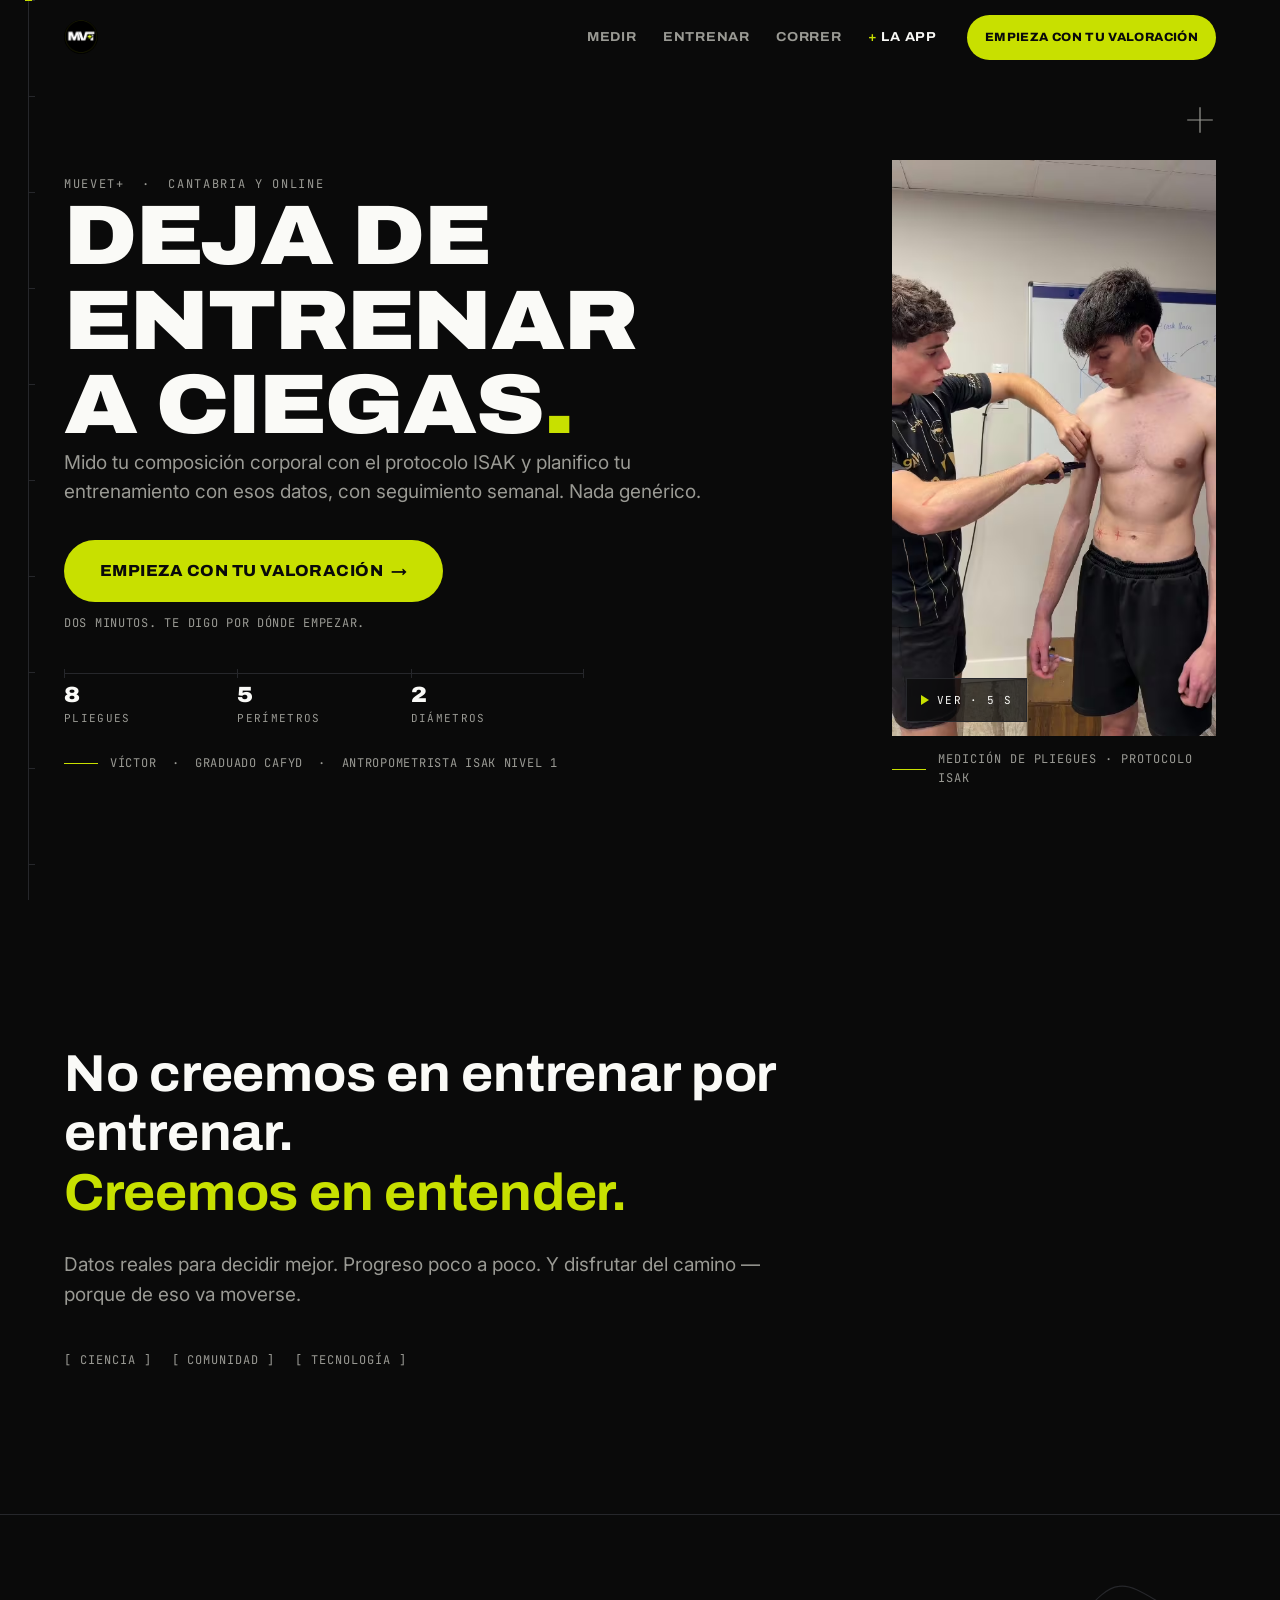
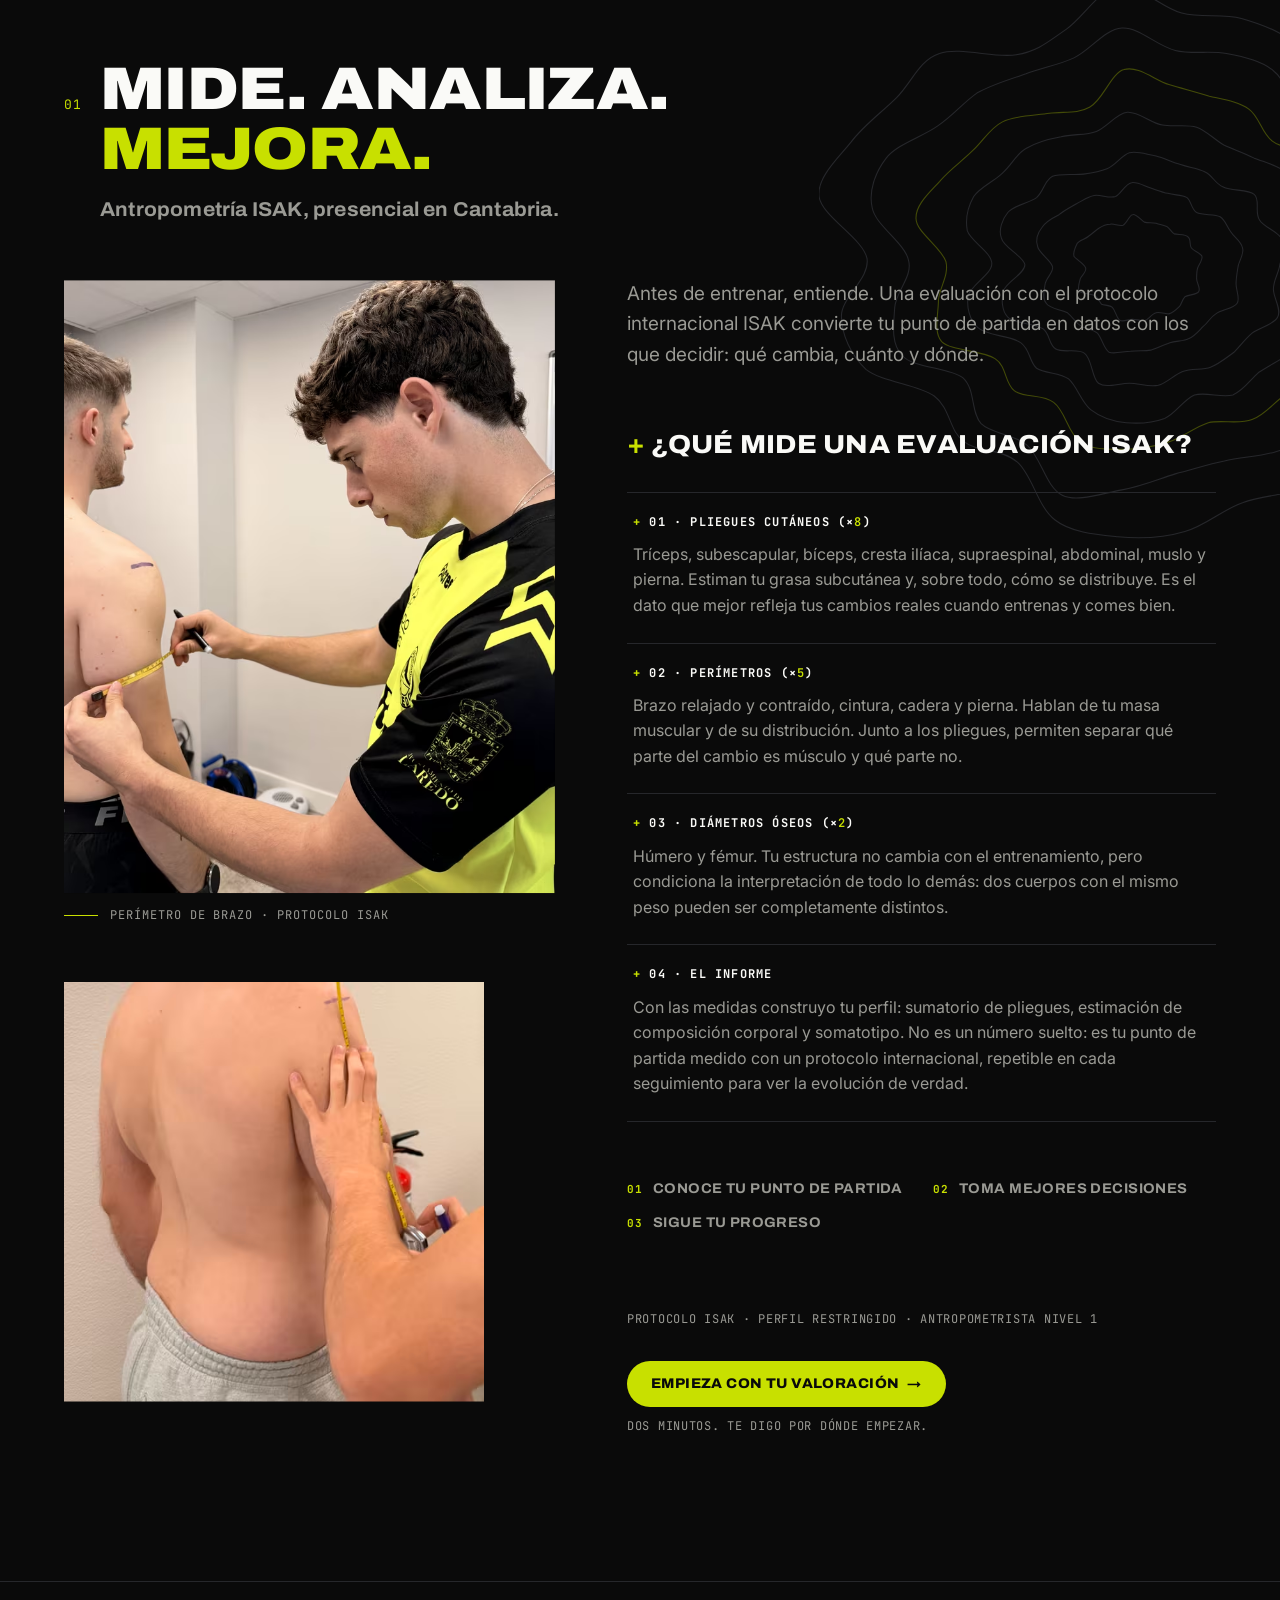
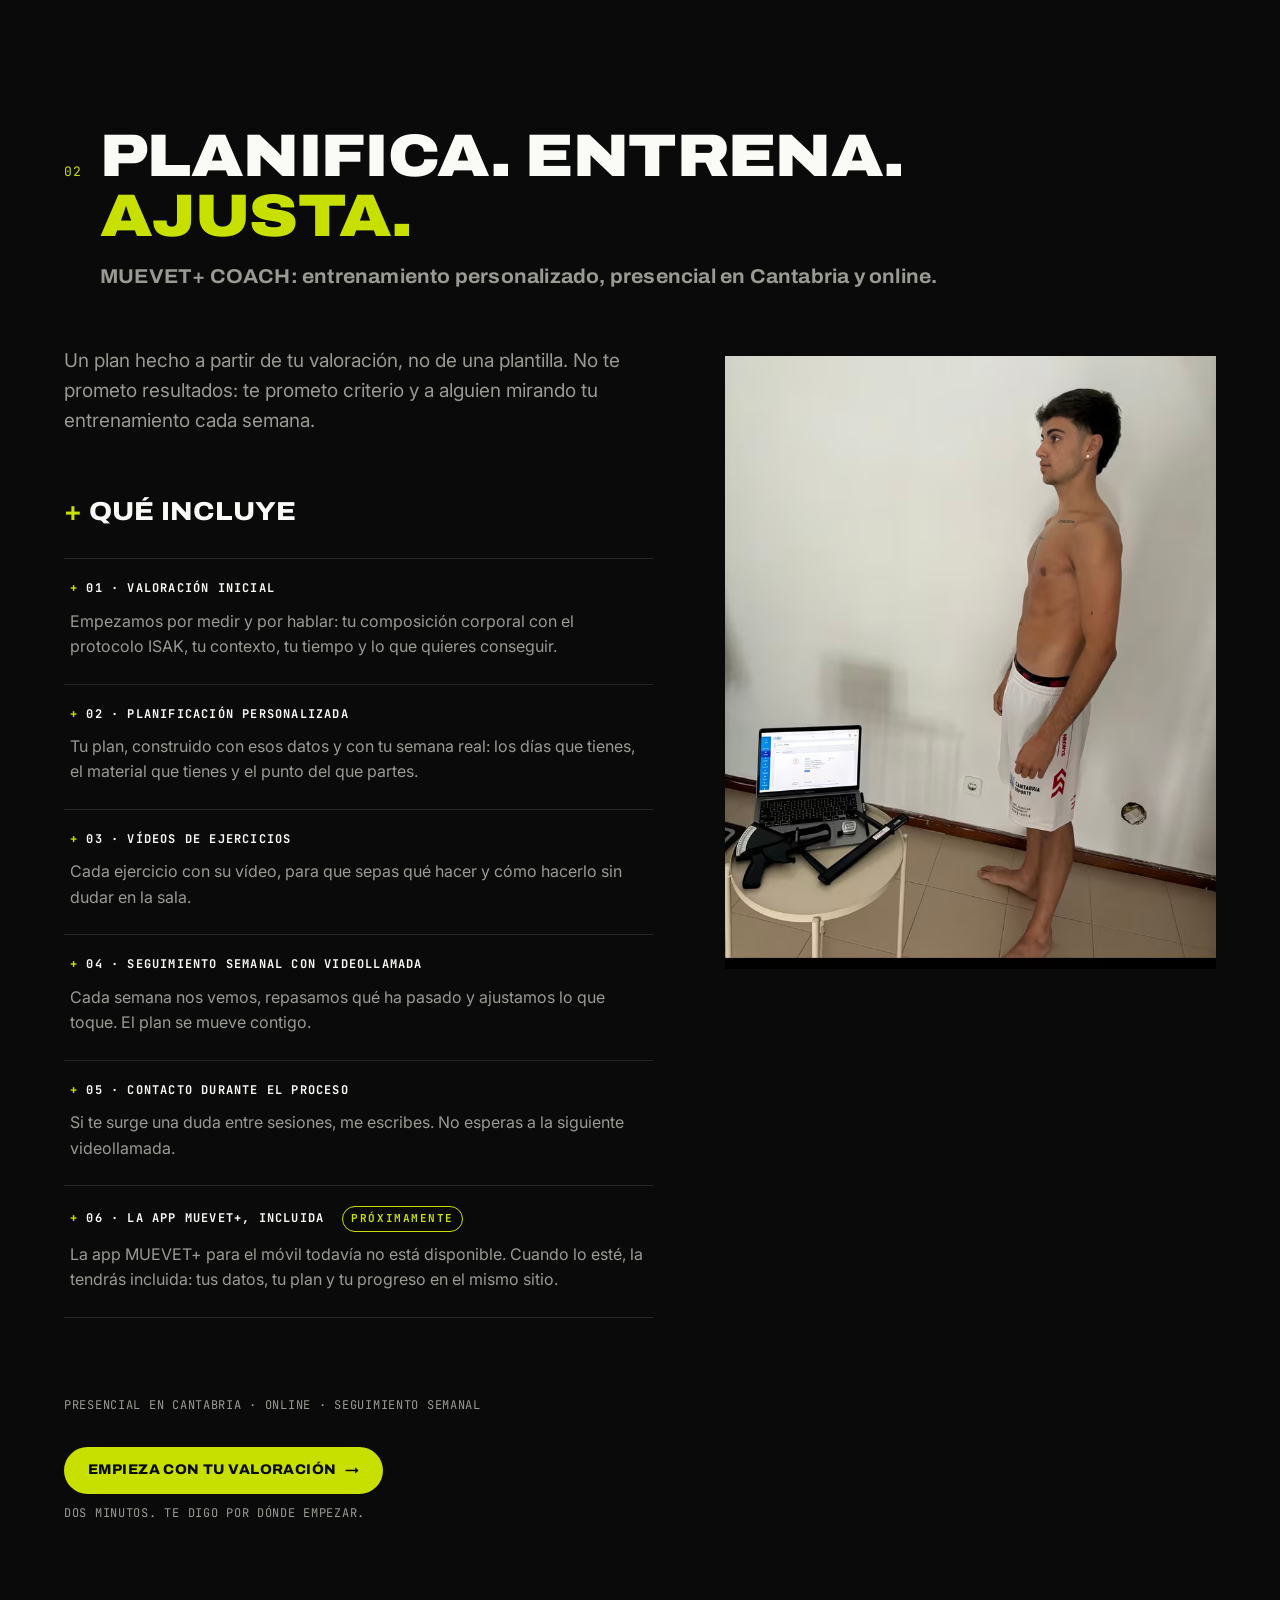
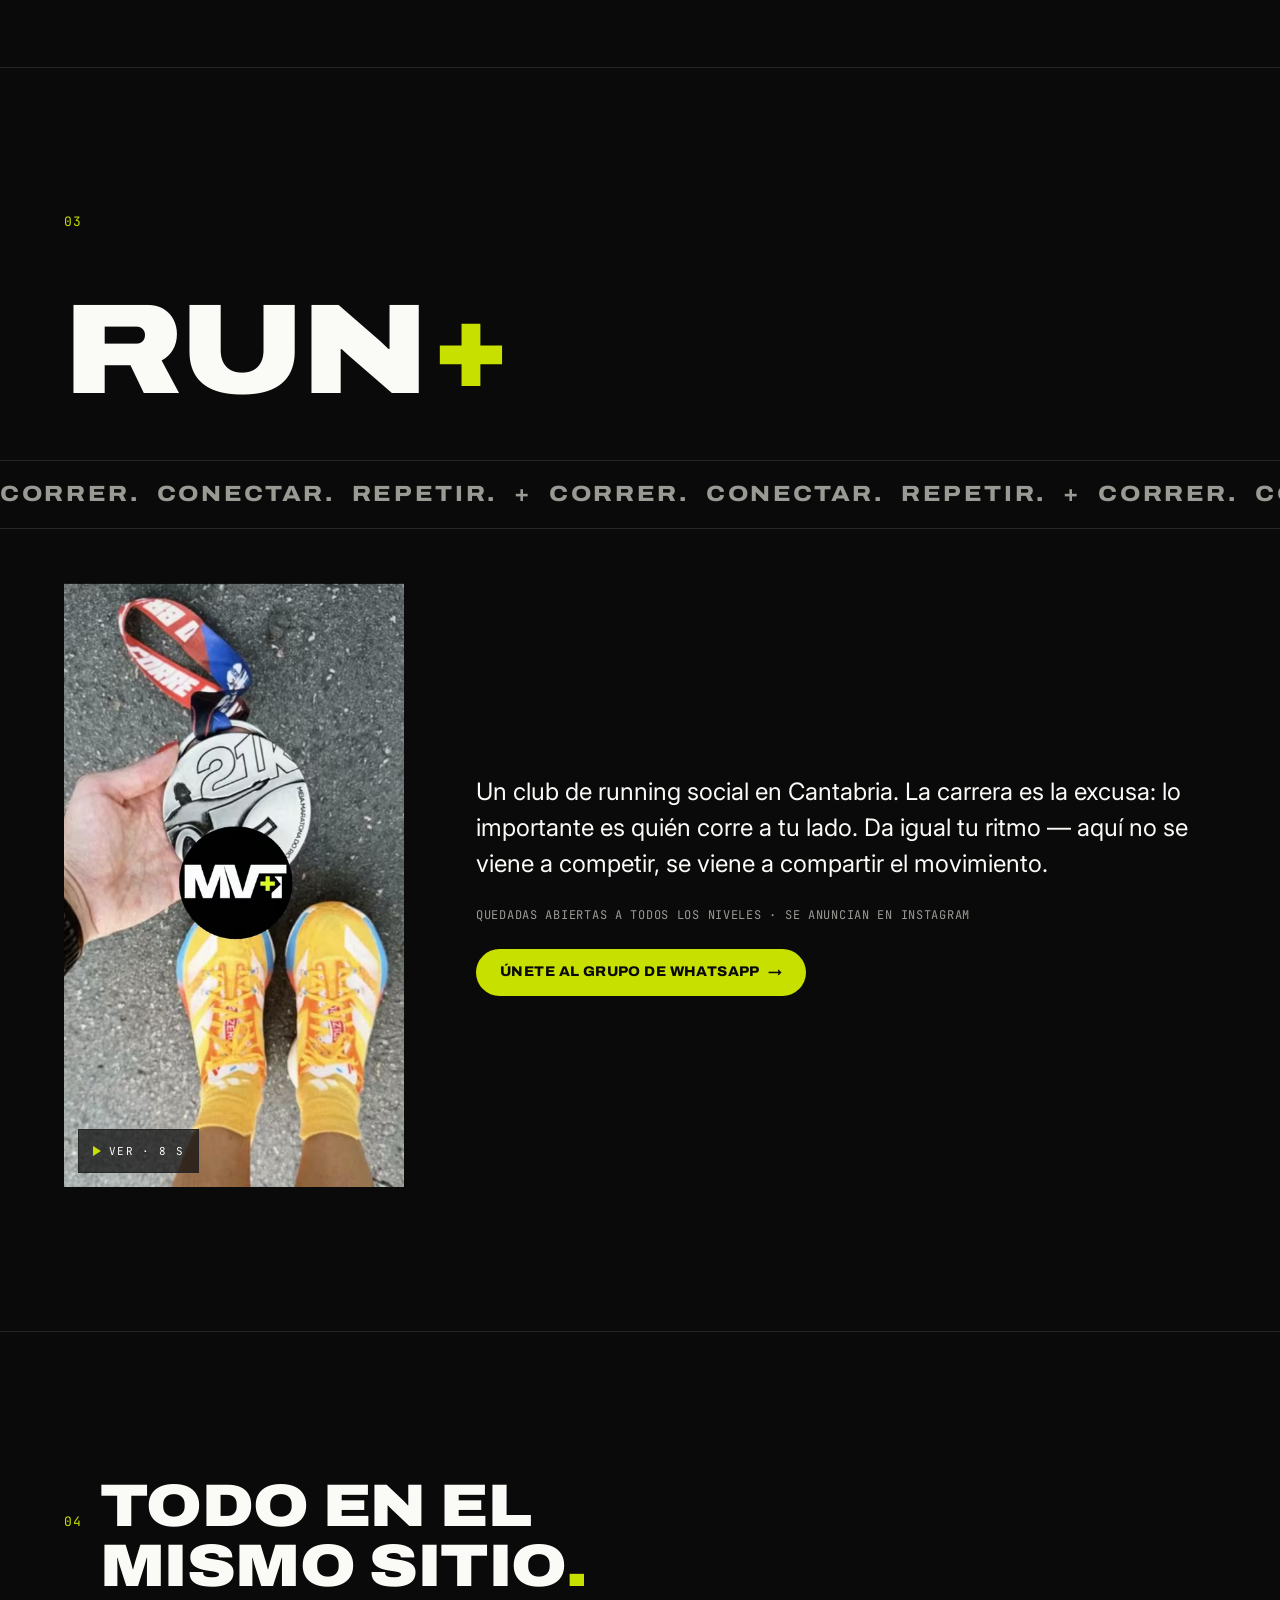
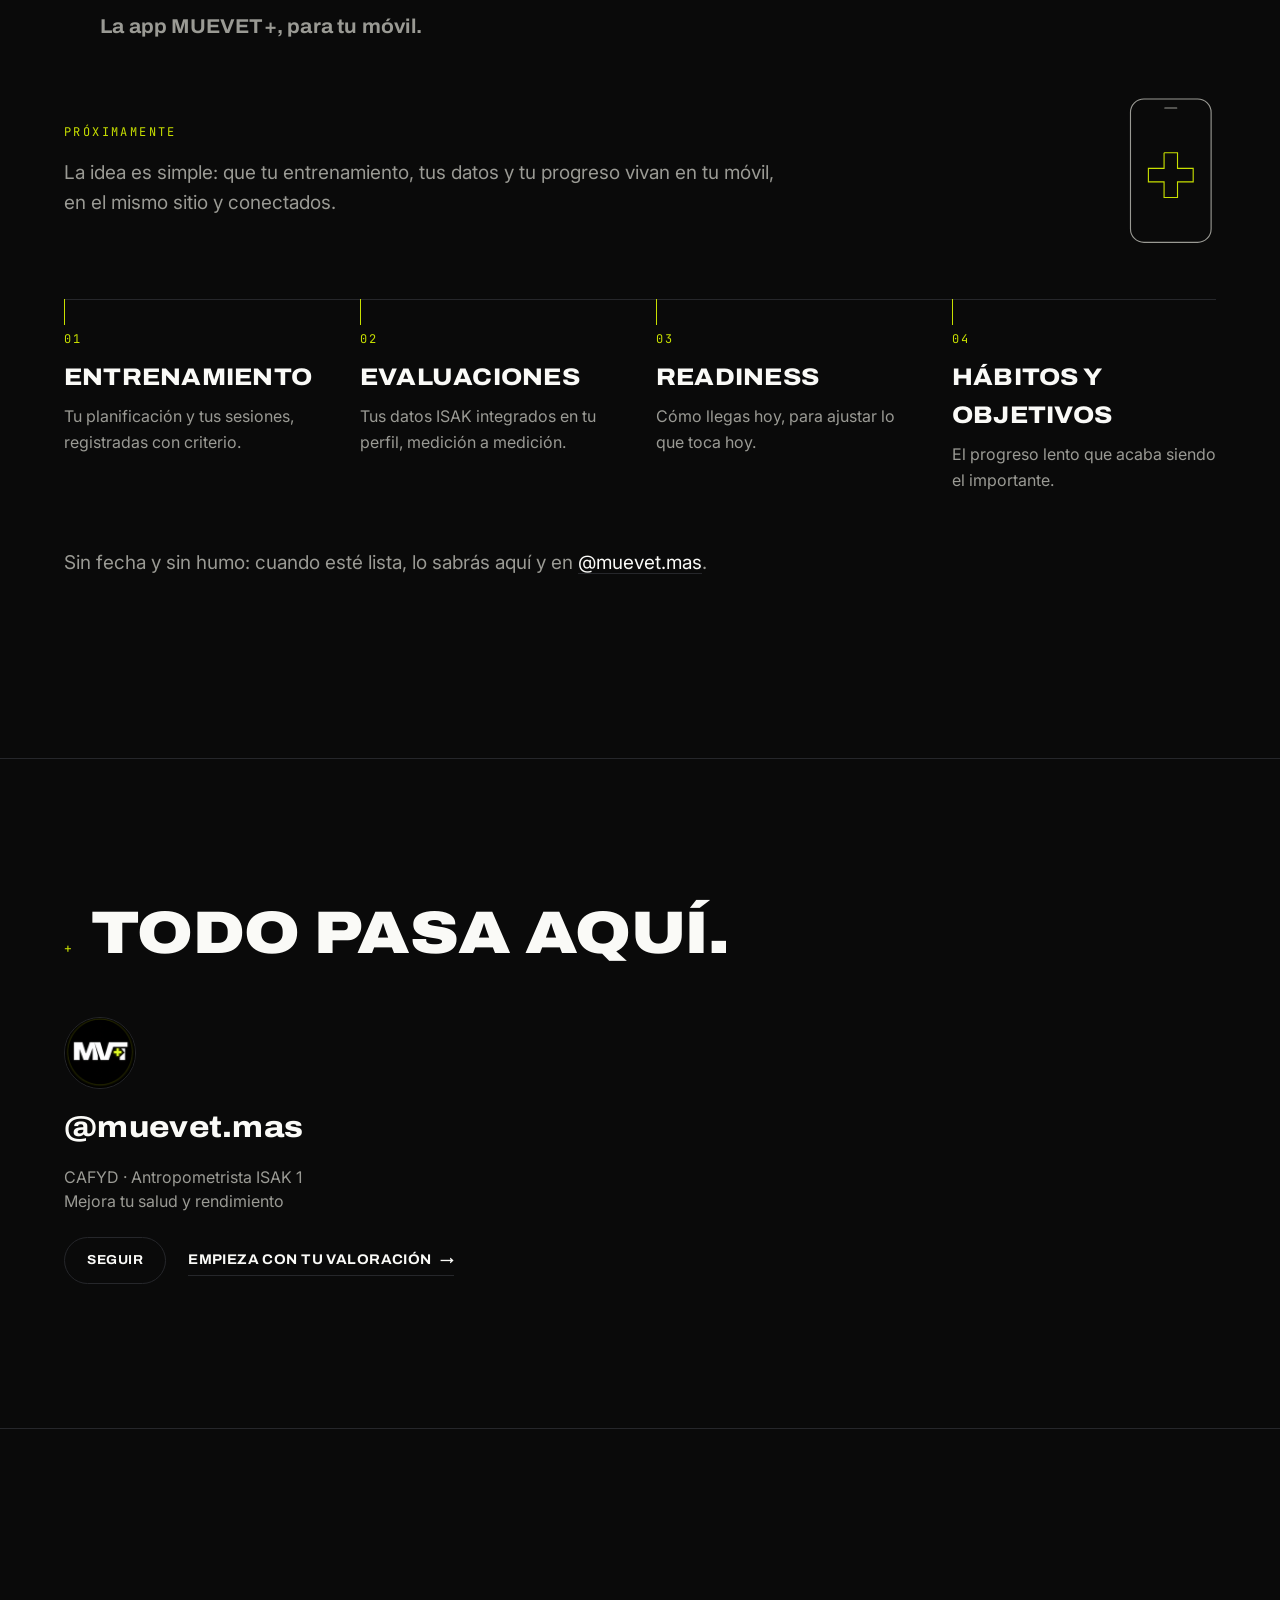
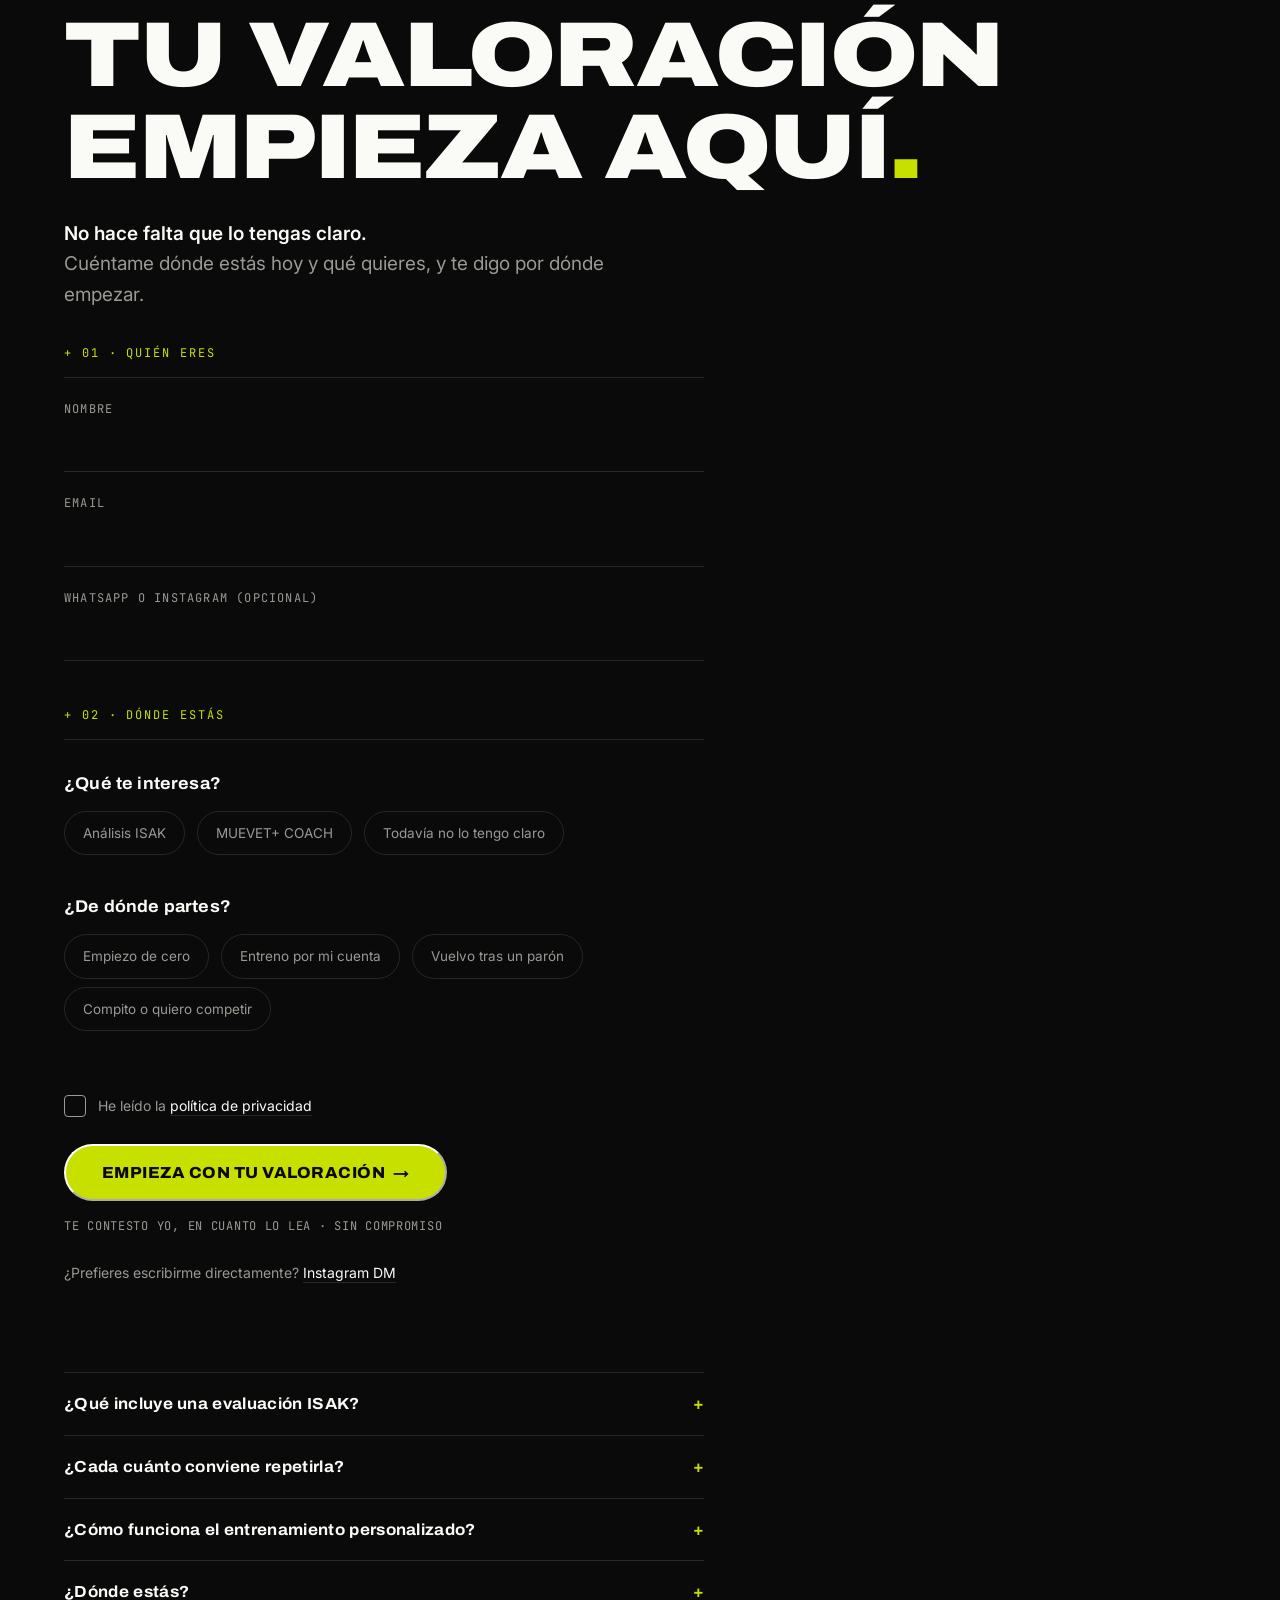
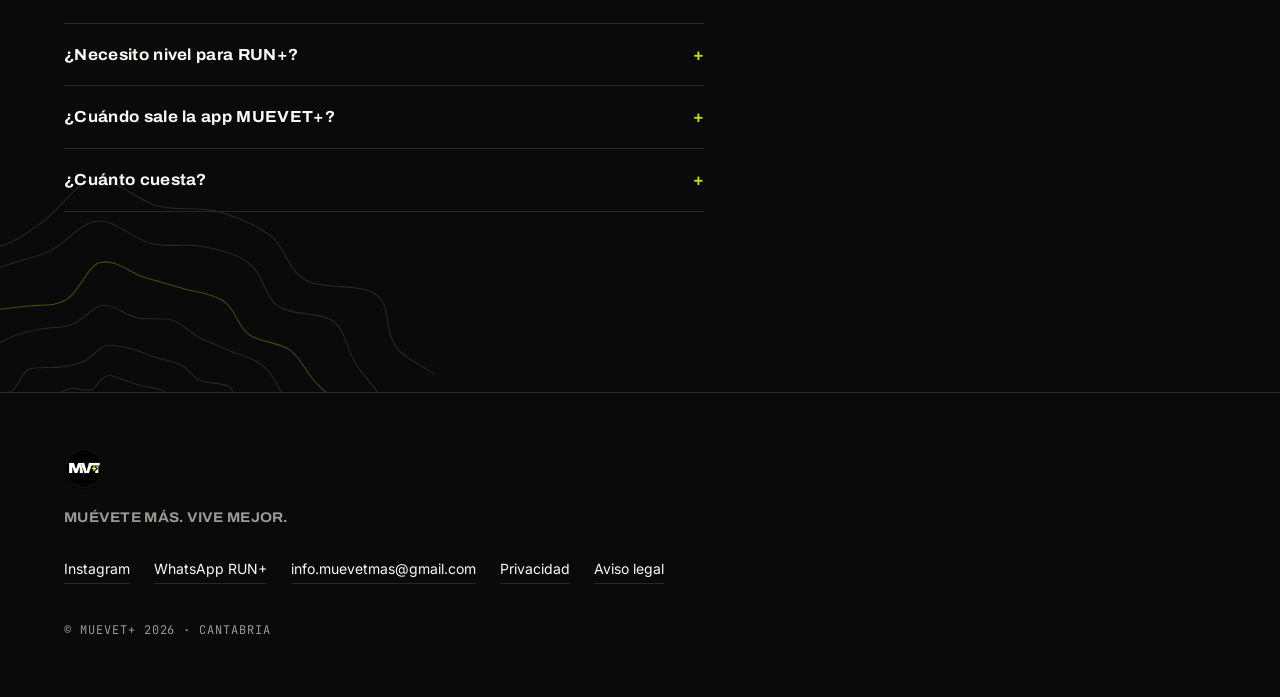
==== commit c7e8e0f3: "La app pasa a llamarse MUEVET+: fuera «MVT+» de toda la web - Barra: «La app» (#app) en las tres pág" ====
--- a/index.html
+++ b/index.html
@@ -71,7 +71,7 @@
     <a href="#medir">Medir</a>
     <a href="#entrena">Entrenar</a>
     <a href="#corre">Correr</a>
-    <a href="#mvt">MVT+</a>
+    <a href="#app">La app</a>
   </nav>
   <a class="btn-pill nav-cta" href="#contacto">Empieza con tu valoración</a>
 </header>
@@ -281,8 +281,8 @@
           <p>Si te surge una duda entre sesiones, me escribes. No esperas a la siguiente videollamada.</p>
         </article>
         <article class="isak-item reveal">
-          <h4 class="mono isak-num"><span class="plus" aria-hidden="true">+</span> 06&nbsp;·&nbsp;MVT+ INCLUIDO <span class="tag-soon">PRÓXIMAMENTE</span></h4>
-          <p>La app MVT+ todavía no está disponible. Cuando lo esté, la tendrás incluida: tus datos, tu plan y tu progreso en el mismo sitio.</p>
+          <h4 class="mono isak-num"><span class="plus" aria-hidden="true">+</span> 06&nbsp;·&nbsp;LA APP MUEVET+, INCLUIDA <span class="tag-soon">PRÓXIMAMENTE</span></h4>
+          <p>La app MUEVET+ para el móvil todavía no está disponible. Cuando lo esté, la tendrás incluida: tus datos, tu plan y tu progreso en el mismo sitio.</p>
         </article>
       </div>
     </div>
@@ -345,28 +345,31 @@
   </div>
 </section>
 
-<!-- ══════════ ACTO 5 · 03 MVT+ ══════════ -->
-<section class="chapter mvt" id="mvt" aria-labelledby="h-mvt">
+<!-- ══════════ 04 · LA APP MUEVET+ ══════════ -->
+<section class="chapter mvt" id="app" aria-labelledby="h-app">
   <header class="chapter-head reveal">
     <span class="mono chapter-num">04</span>
     <div>
-      <h2 id="h-mvt" class="chapter-title">Todo en el<br>mismo sitio<span class="plus">.</span></h2>
-      <p class="chapter-sub">MVT+, la app de MUEVET+.</p>
+      <h2 id="h-app" class="chapter-title">Todo en el<br>mismo sitio<span class="plus">.</span></h2>
+      <p class="chapter-sub">La app MUEVET+, para tu móvil.</p>
     </div>
   </header>
 
   <div class="mvt-lead">
-    <svg class="mvt-plus reveal" viewBox="0 0 120 120" aria-hidden="true">
-      <path class="draw-slow" d="M45 10 h30 v35 h35 v30 h-35 v35 h-30 v-35 h-35 v-30 h35 z" fill="none"/>
+    <!-- Un móvil que se dibuja con la cruz de la marca dentro: se entiende «app» sin enseñar la app -->
+    <svg class="mvt-plus mvt-phone reveal" viewBox="0 0 120 200" aria-hidden="true">
+      <rect class="draw-phone" x="6" y="4" width="108" height="192" rx="18"/>
+      <path class="draw-phone draw-slot" d="M52 16H68"/>
+      <path class="draw-slow" d="M51 76h18v21h21v18h-21v21h-18v-21h-21v-18h21z" fill="none"/>
     </svg>
     <div class="mvt-copy">
       <p class="mono mvt-status reveal">PRÓXIMAMENTE</p>
-      <p class="mvt-text reveal">La idea es simple: que tu entrenamiento, tus datos y tu progreso vivan en el mismo sitio, conectados.</p>
+      <p class="mvt-text reveal">La idea es simple: que tu entrenamiento, tus datos y tu progreso vivan en tu móvil, en el mismo sitio y conectados.</p>
     </div>
   </div>
 
   <!-- Los módulos como escala de medida: ticks que crecen al entrar -->
-  <ol class="mvt-scale reveal" aria-label="Módulos de MVT+">
+  <ol class="mvt-scale reveal" aria-label="Qué tendrá la app MUEVET+">
     <li class="mvt-tick"><span class="mono mvt-tick-n">01</span><strong>Entrenamiento</strong><p>Tu planificación y tus sesiones, registradas con criterio.</p></li>
     <li class="mvt-tick"><span class="mono mvt-tick-n">02</span><strong>Evaluaciones</strong><p>Tus datos ISAK integrados en tu perfil, medición a medición.</p></li>
     <li class="mvt-tick"><span class="mono mvt-tick-n">03</span><strong>Readiness</strong><p>Cómo llegas hoy, para ajustar lo que toca hoy.</p></li>
@@ -537,7 +540,7 @@
       </div></div>
     </details>
     <details>
-      <summary>¿Cuándo sale MVT+? <span class="plus" aria-hidden="true">+</span></summary>
+      <summary>¿Cuándo sale la app MUEVET+? <span class="plus" aria-hidden="true">+</span></summary>
       <div class="faq-body"><div class="faq-inner">
         <p>No doy fecha hasta tenerla. Cuando esté lista, lo sabrás en esta web y en <a href="https://www.instagram.com/muevet.mas" target="_blank" rel="noopener">@muevet.mas</a>.</p>
       </div></div>
--- a/assets/css/main.css
+++ b/assets/css/main.css
@@ -207,7 +207,7 @@
   font-size:22px; line-height:1; letter-spacing:0; color:var(--paper); margin-bottom:4px;
   font-variant-numeric:tabular-nums;
 }
-.hero-cred{ display:flex; align-items:center; gap:12px }
+.hero-cred{ display:flex; align-items:center; gap:12px; letter-spacing:.06em }
 /* Hero a dos columnas con el vídeo de marca */
 .hero-grid{ display:flex; flex-direction:column }
 .hero-media{
@@ -415,6 +415,13 @@
   stroke-dasharray:520; stroke-dashoffset:520;
 }
 .mvt-plus.is-in .draw-slow{ animation:draw 1.6s var(--ease-out) .2s forwards }
+/* La app: un móvil (trazo gris) que se dibuja y, dentro, la cruz de la marca en lima */
+.mvt-phone{ width:clamp(72px,7vw,108px) }
+.mvt-phone .draw-phone{ fill:none; stroke:var(--dim); stroke-width:1.5; stroke-linecap:round; stroke-dasharray:570; stroke-dashoffset:570 }
+.mvt-phone .draw-slot{ stroke-dasharray:16; stroke-dashoffset:16 }
+.mvt-phone .draw-slow{ stroke:var(--lime); stroke-dasharray:312; stroke-dashoffset:312 }
+.mvt-phone.is-in .draw-phone{ animation:draw 1.2s var(--ease-out) .1s forwards }
+.mvt-phone.is-in .draw-slow{ animation:draw 1s var(--ease-out) .7s forwards }
 @media(min-width:1080px){
   .mvt-lead{ grid-template-columns:minmax(0,1fr) auto; grid-template-areas:"copy cross"; gap:72px; align-items:center }
   .mvt-copy{ grid-area:copy } .mvt-plus{ grid-area:cross; justify-self:end }
@@ -566,7 +573,7 @@
   .clip-video{ transition:none }
   .reveal{ opacity:1; transform:none; transition:none }
   .photo-mask img, .reveal .photo-mask img{ transform:none; transition:none }
-  .hero-cross .draw,.mvt-plus .draw-slow{ stroke-dashoffset:0; animation:none !important }
+  .hero-cross .draw,.mvt-plus .draw-slow,.mvt-phone .draw-phone{ stroke-dashoffset:0; animation:none !important }
   .mvt-tick::before{ transform:none; transition:none }
   .apply-done:not([hidden]){ animation:none }
   .chip span:active{ transform:none }
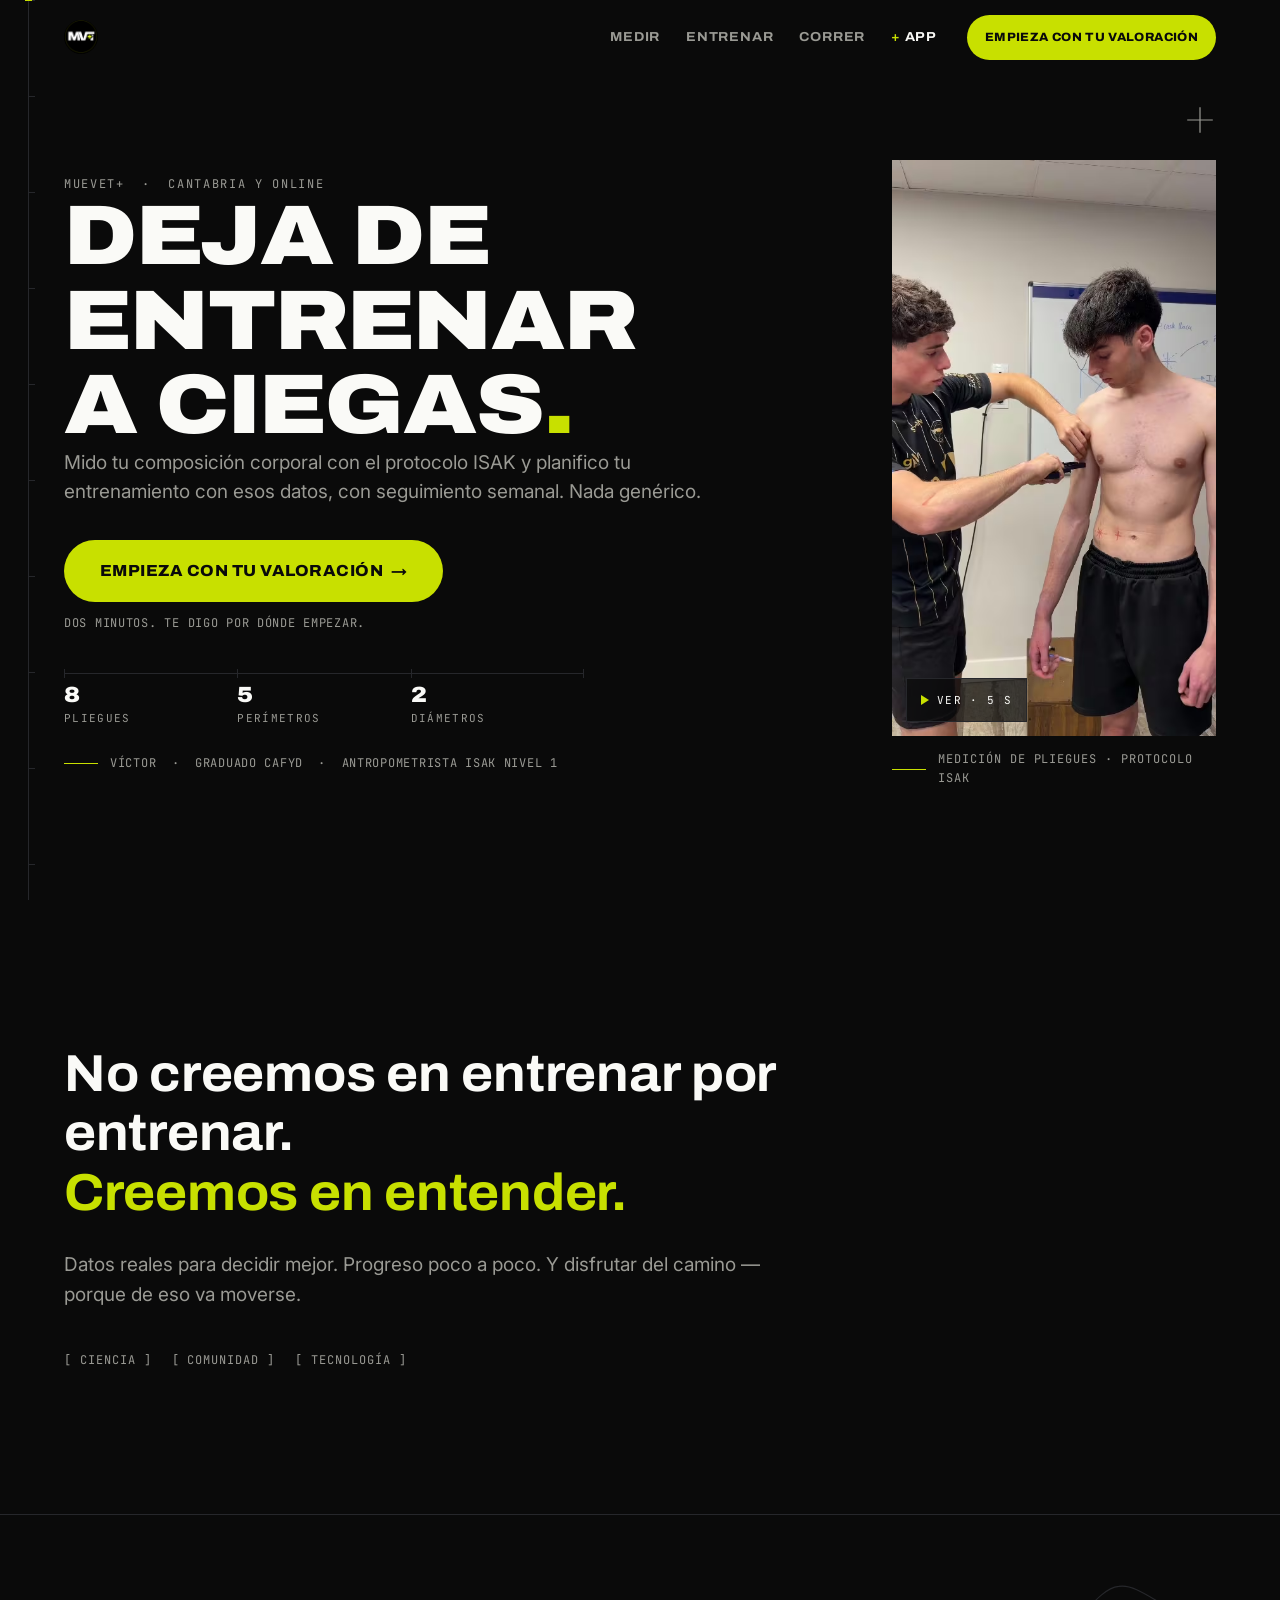
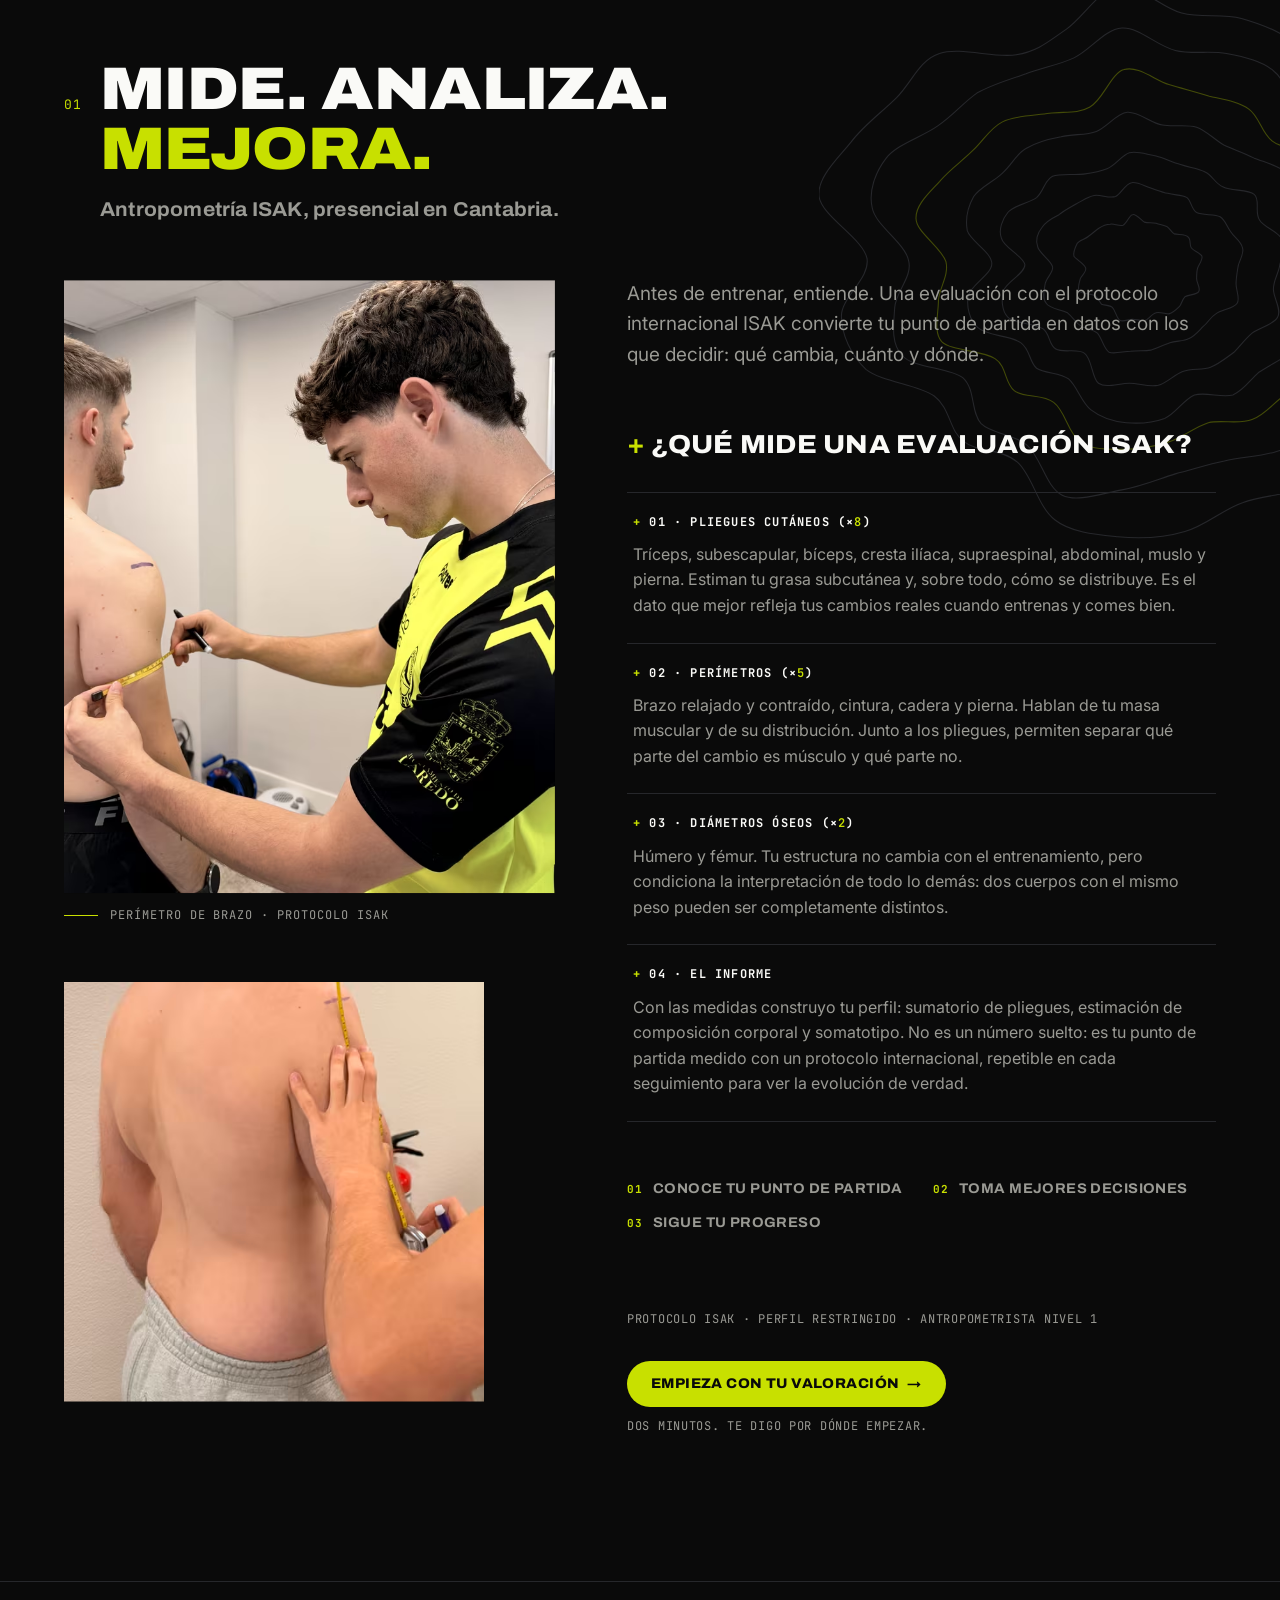
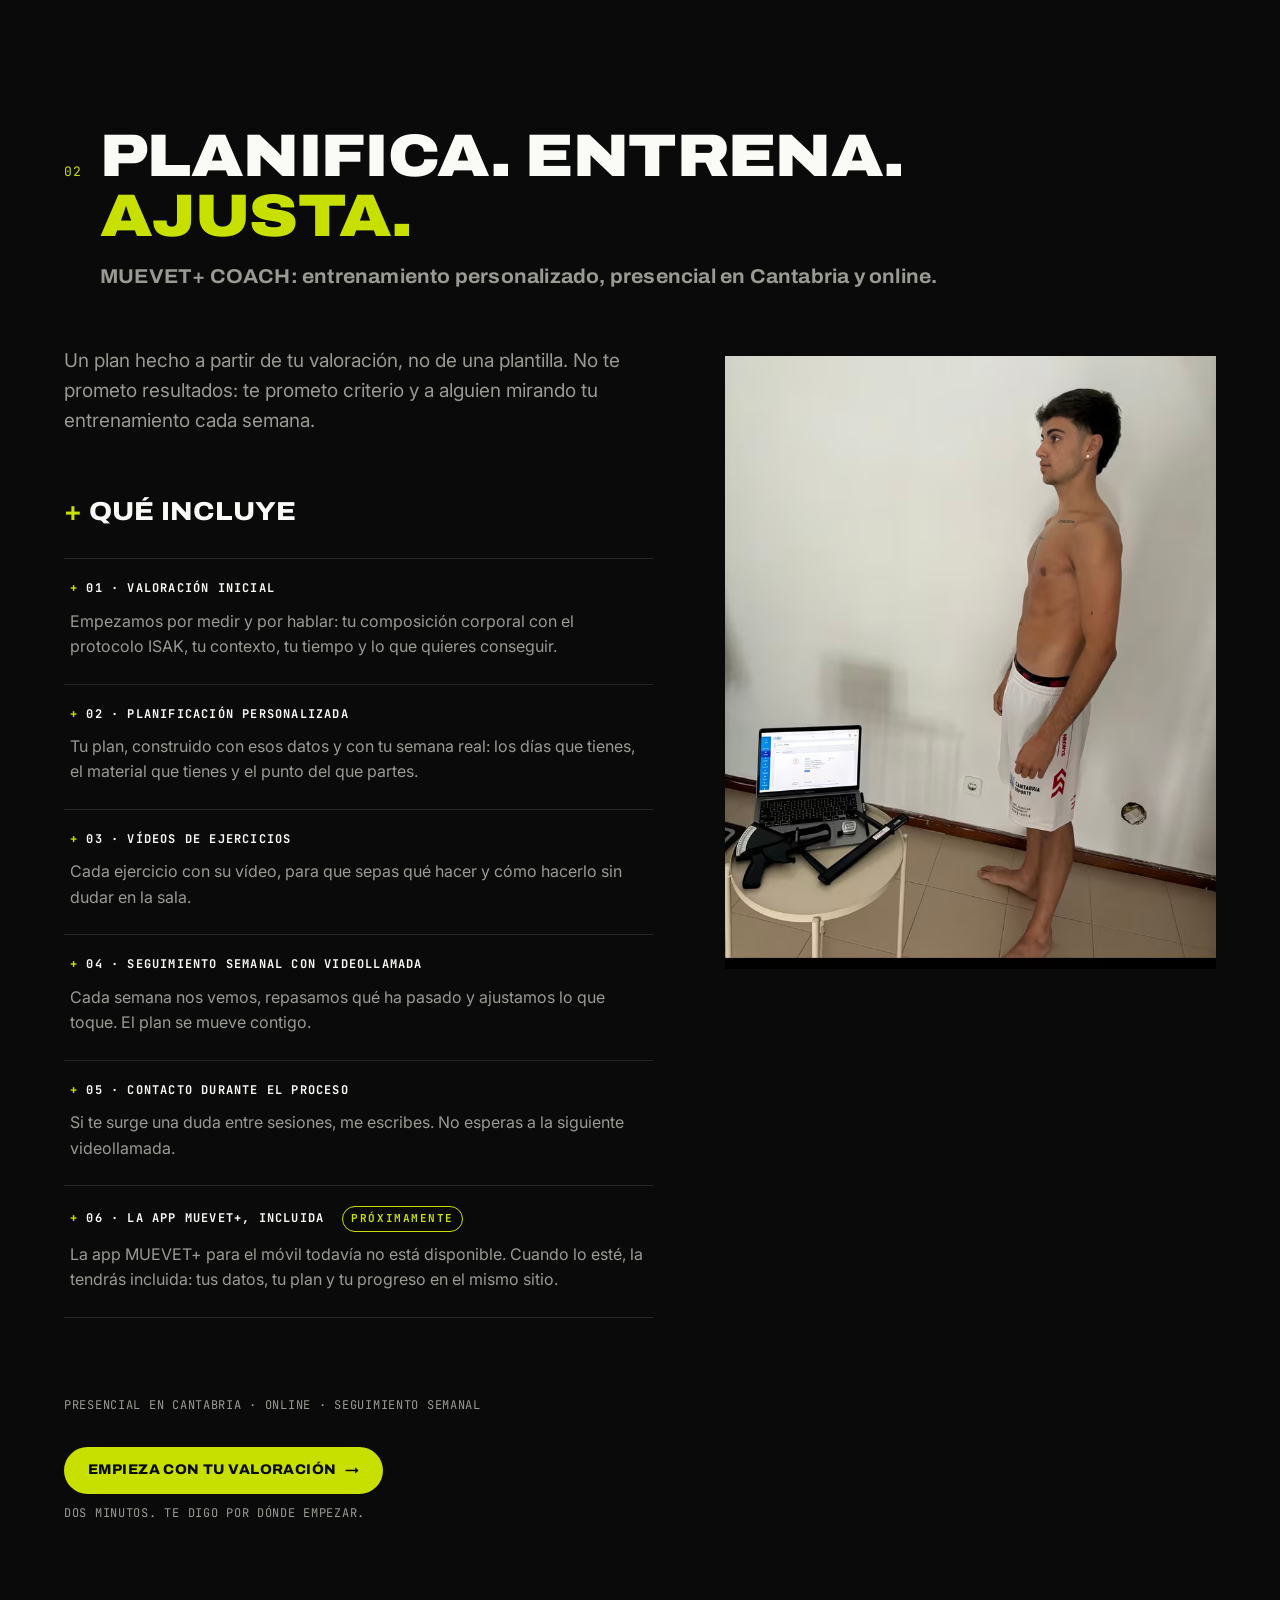
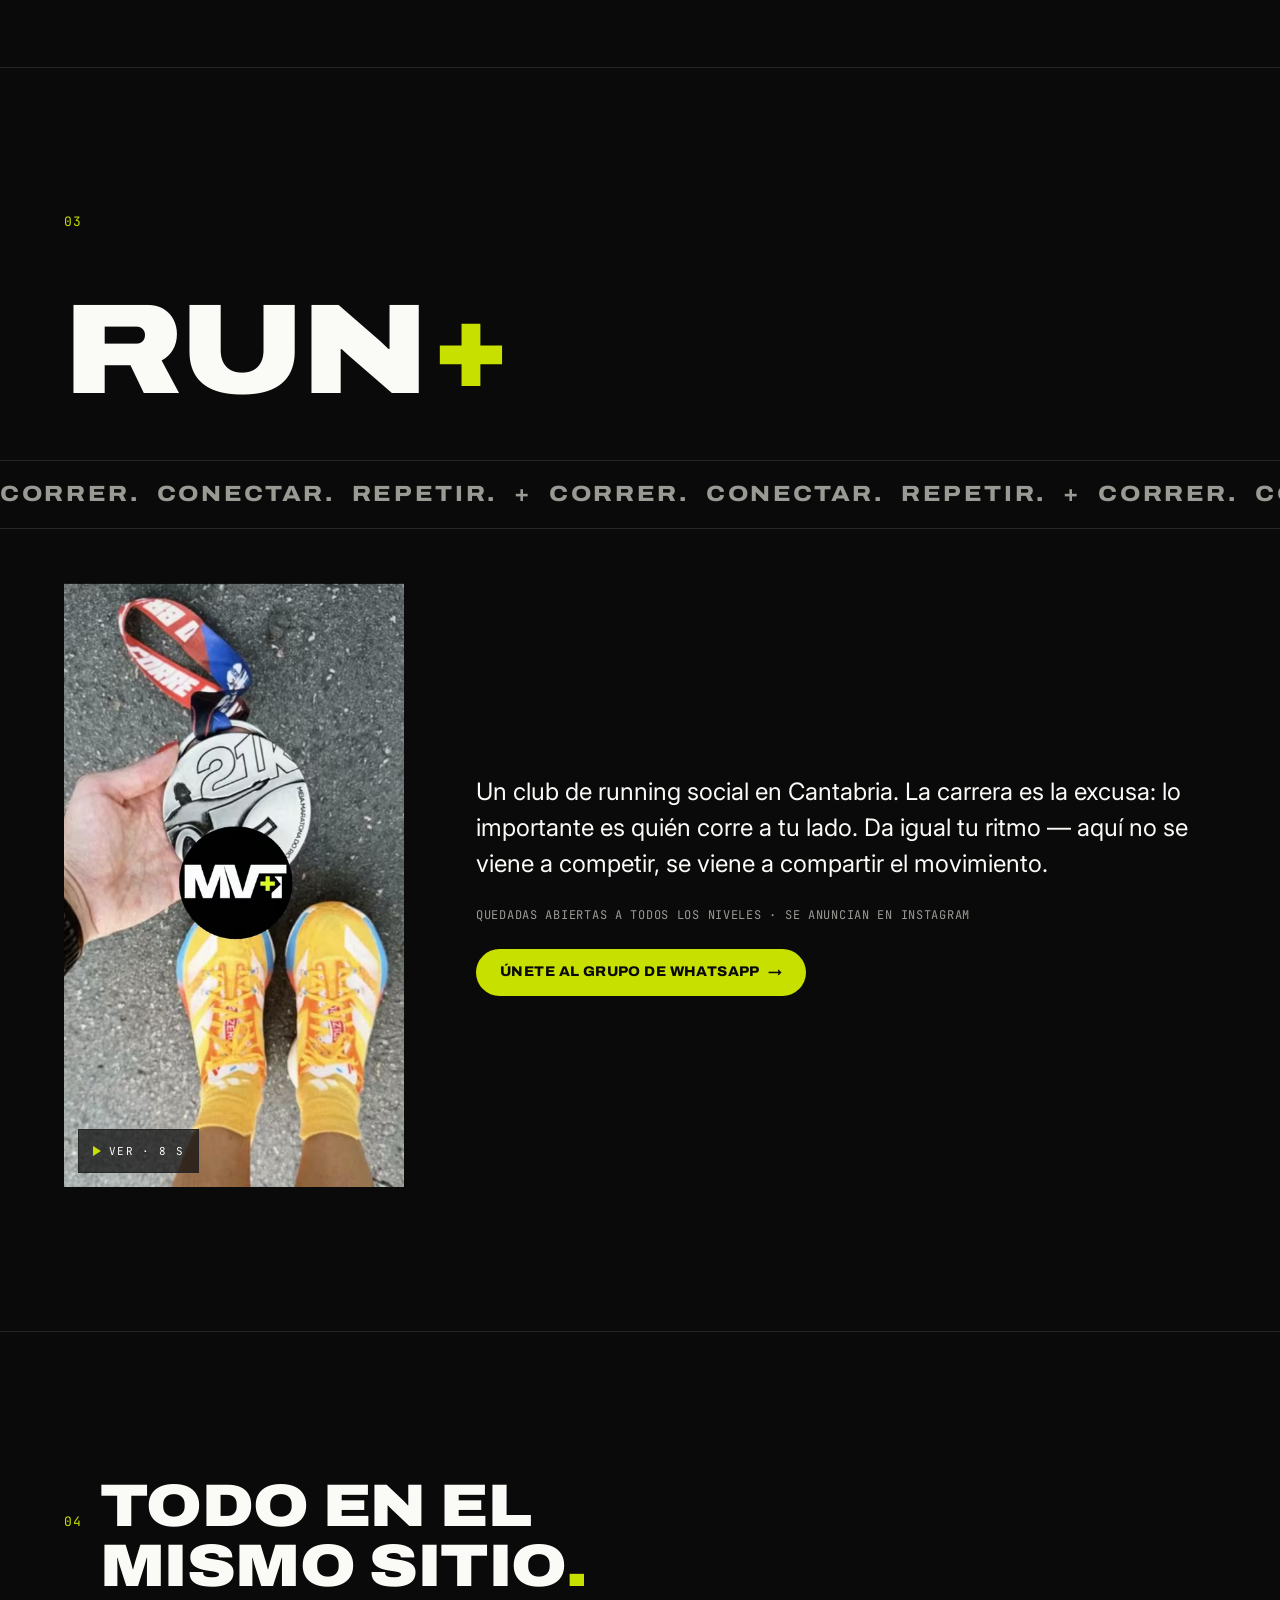
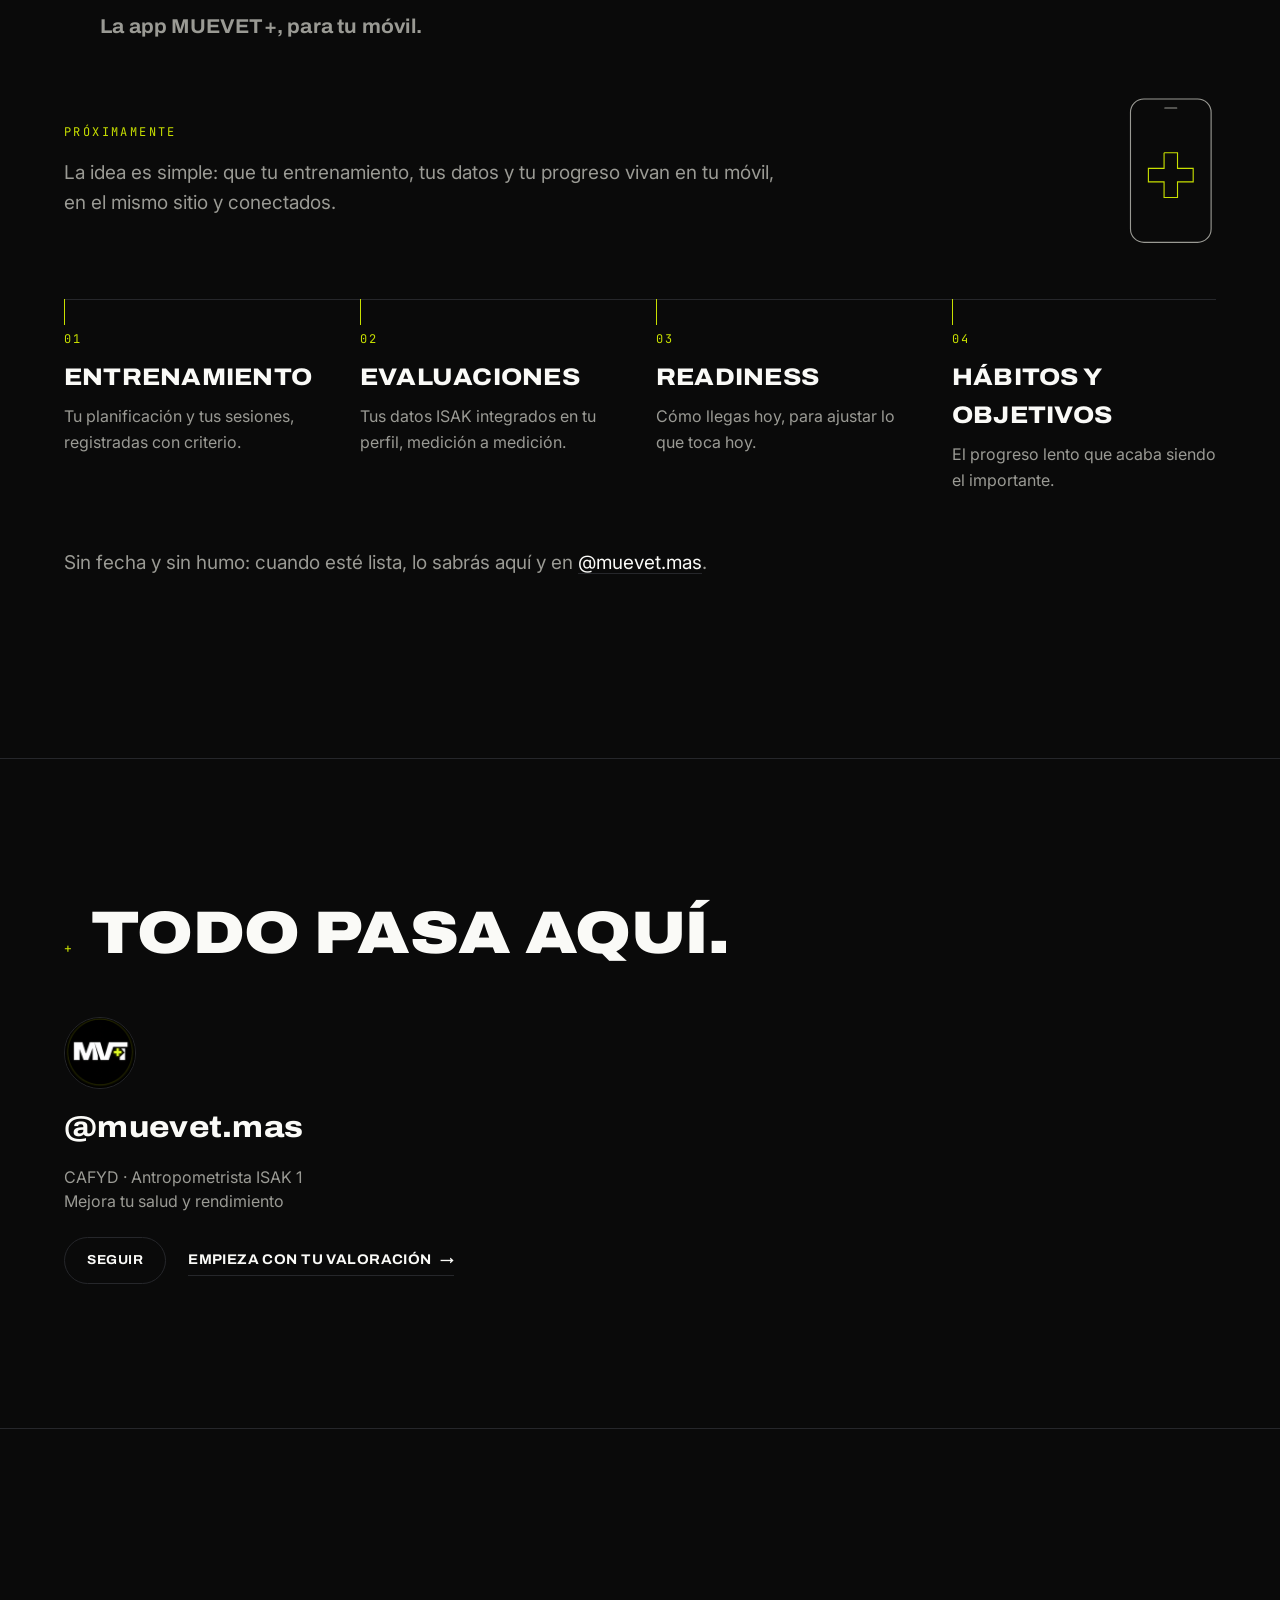
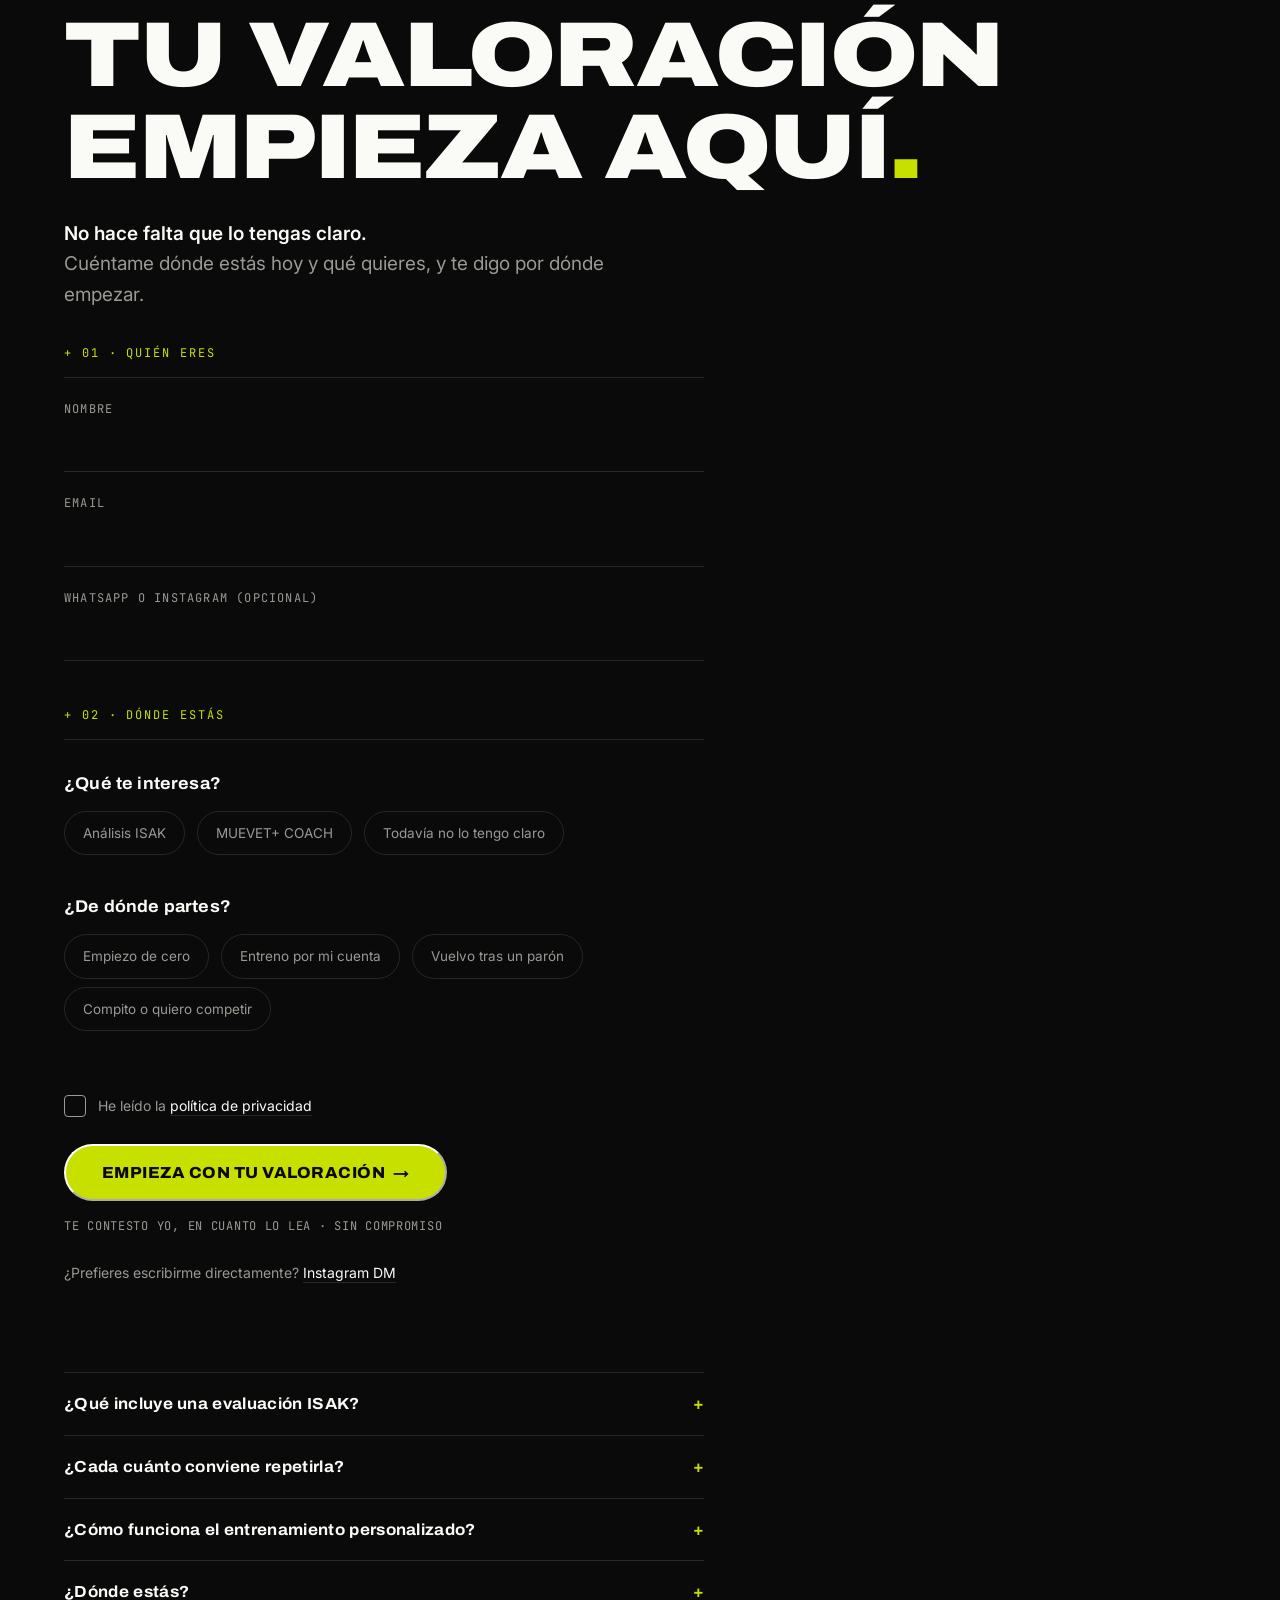
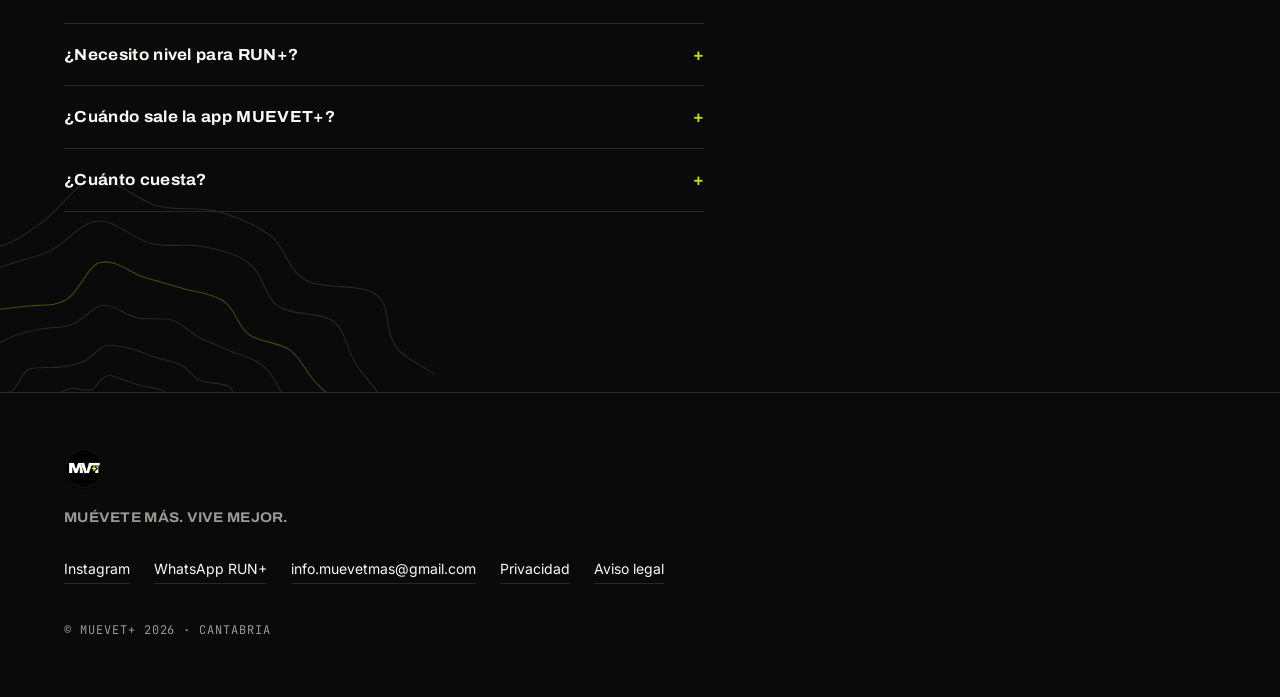
==== commit 01496a8e: "Barra: «App» a secas; CSS/JS versionados 2026-09-29a; sitemap al día Co-Authored-By: Claude Fable 5." ====
--- a/index.html
+++ b/index.html
@@ -25,7 +25,7 @@
 
 <link rel="preload" href="assets/fonts/archivo-var.woff2" as="font" type="font/woff2" crossorigin>
 <link rel="preload" href="assets/fonts/inter-var.woff2" as="font" type="font/woff2" crossorigin>
-<link rel="stylesheet" href="assets/css/main.css?v=2026-09-22b">
+<link rel="stylesheet" href="assets/css/main.css?v=2026-09-29a">
 
 <script type="application/ld+json">
 {
@@ -71,7 +71,7 @@
     <a href="#medir">Medir</a>
     <a href="#entrena">Entrenar</a>
     <a href="#corre">Correr</a>
-    <a href="#app">La app</a>
+    <a href="#app">App</a>
   </nav>
   <a class="btn-pill nav-cta" href="#contacto">Empieza con tu valoración</a>
 </header>
@@ -574,6 +574,6 @@
   <a class="btn-pill" href="#contacto" tabindex="-1">Empieza con tu valoración <span class="arr">→</span></a>
 </div>
 
-<script src="assets/js/main.js?v=2026-09-22b" defer></script>
+<script src="assets/js/main.js?v=2026-09-29a" defer></script>
 </body>
 </html>
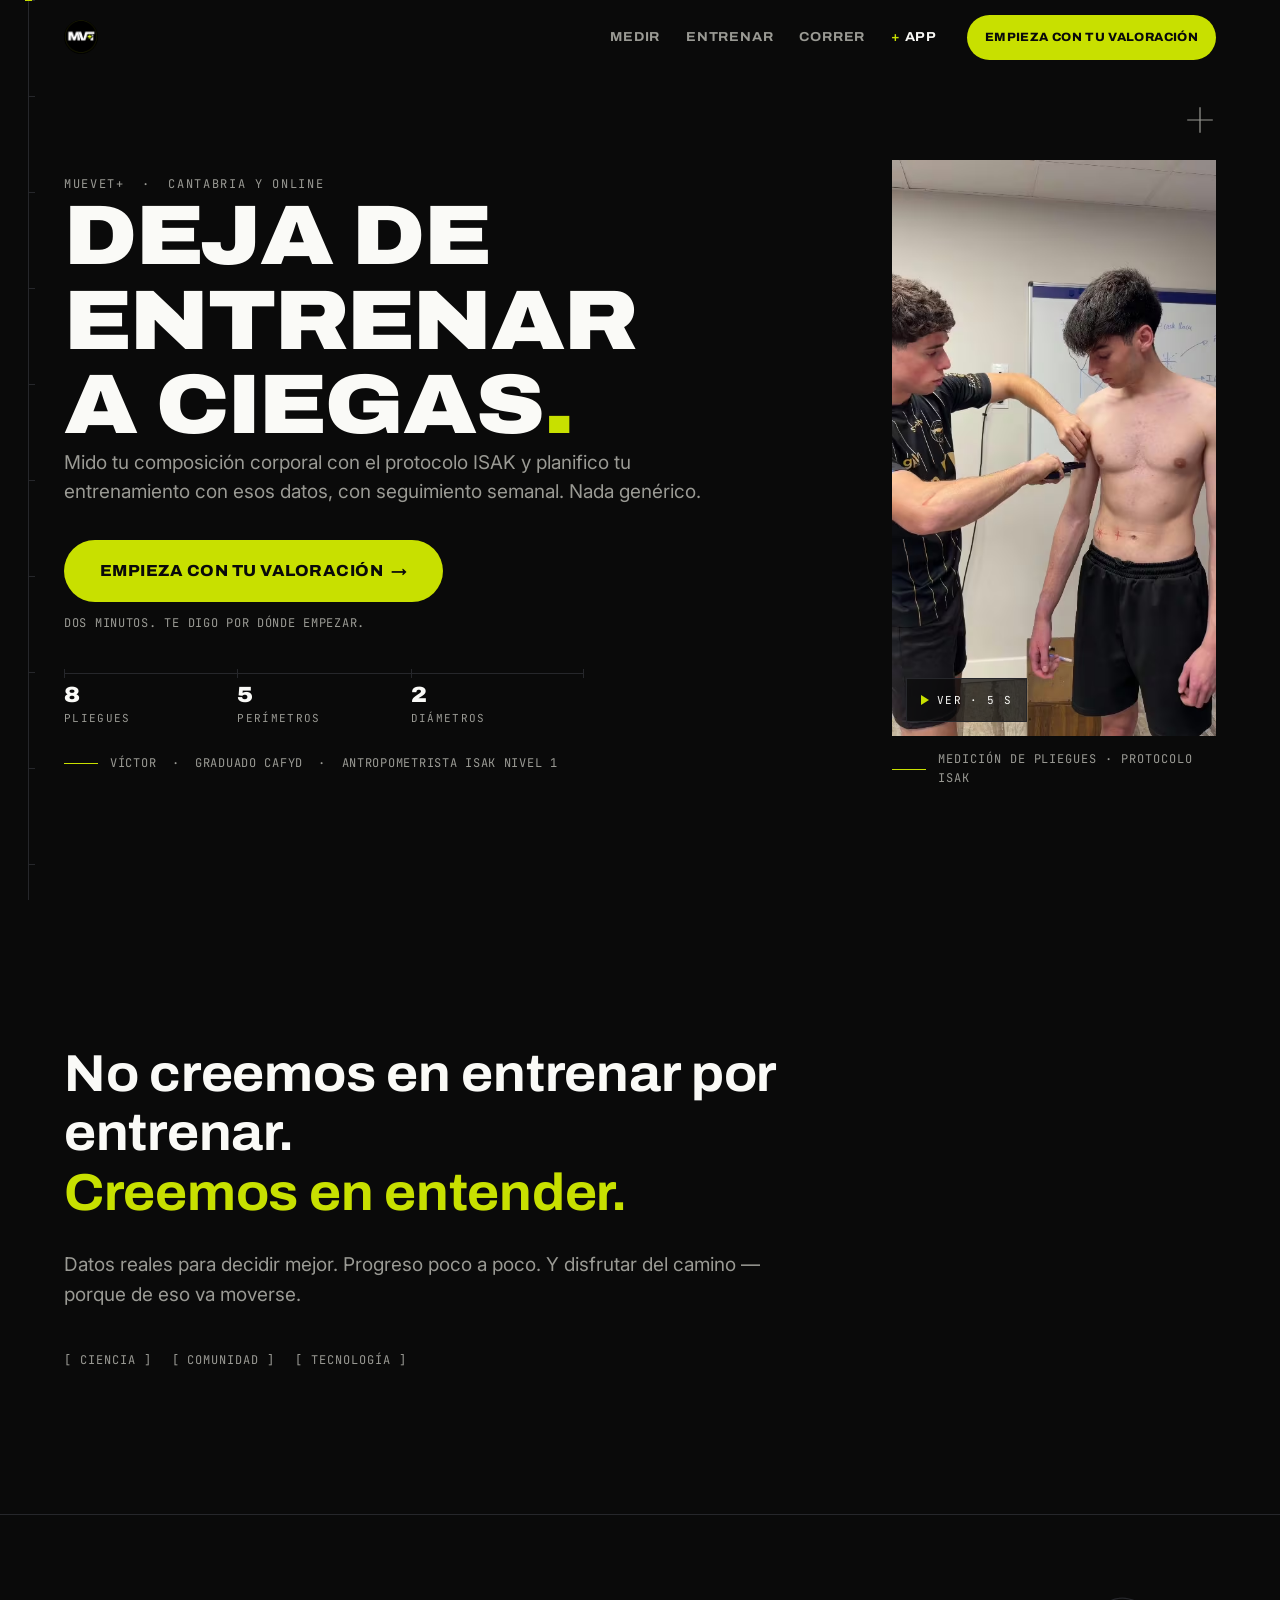
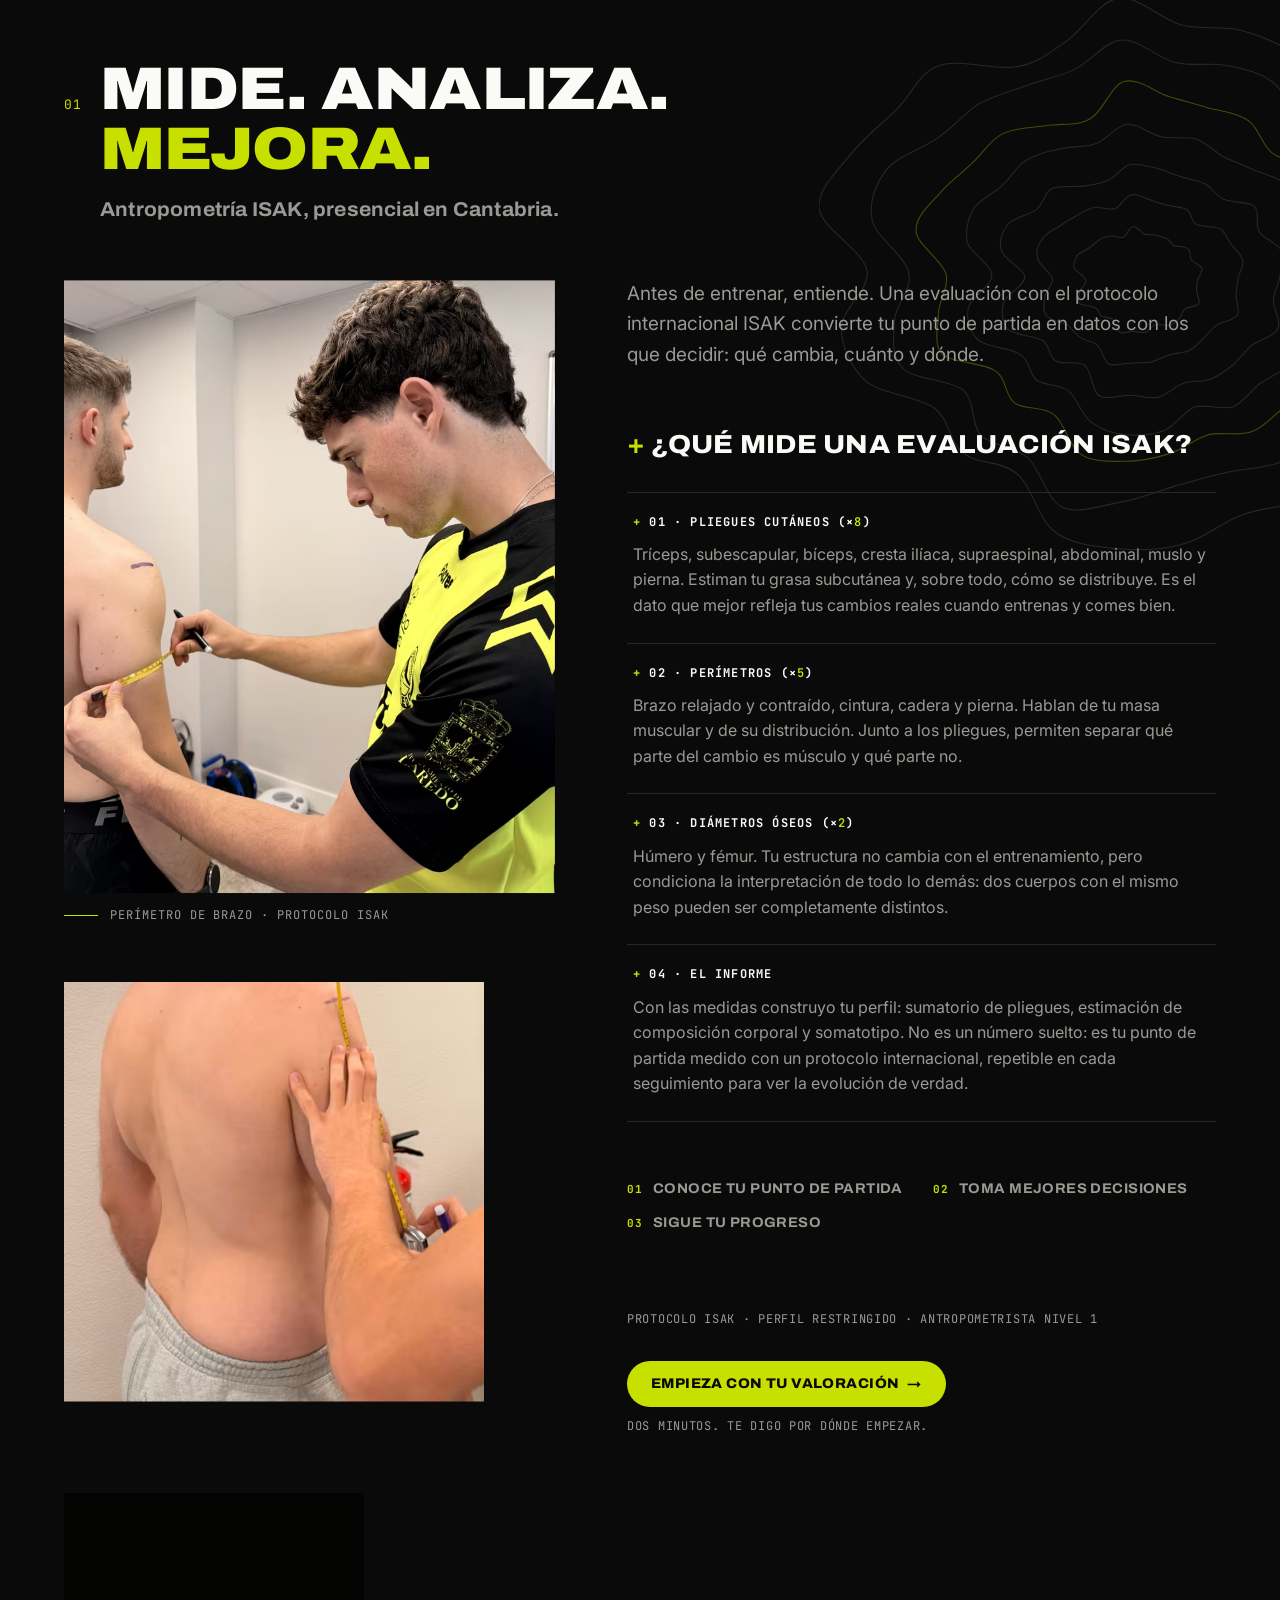
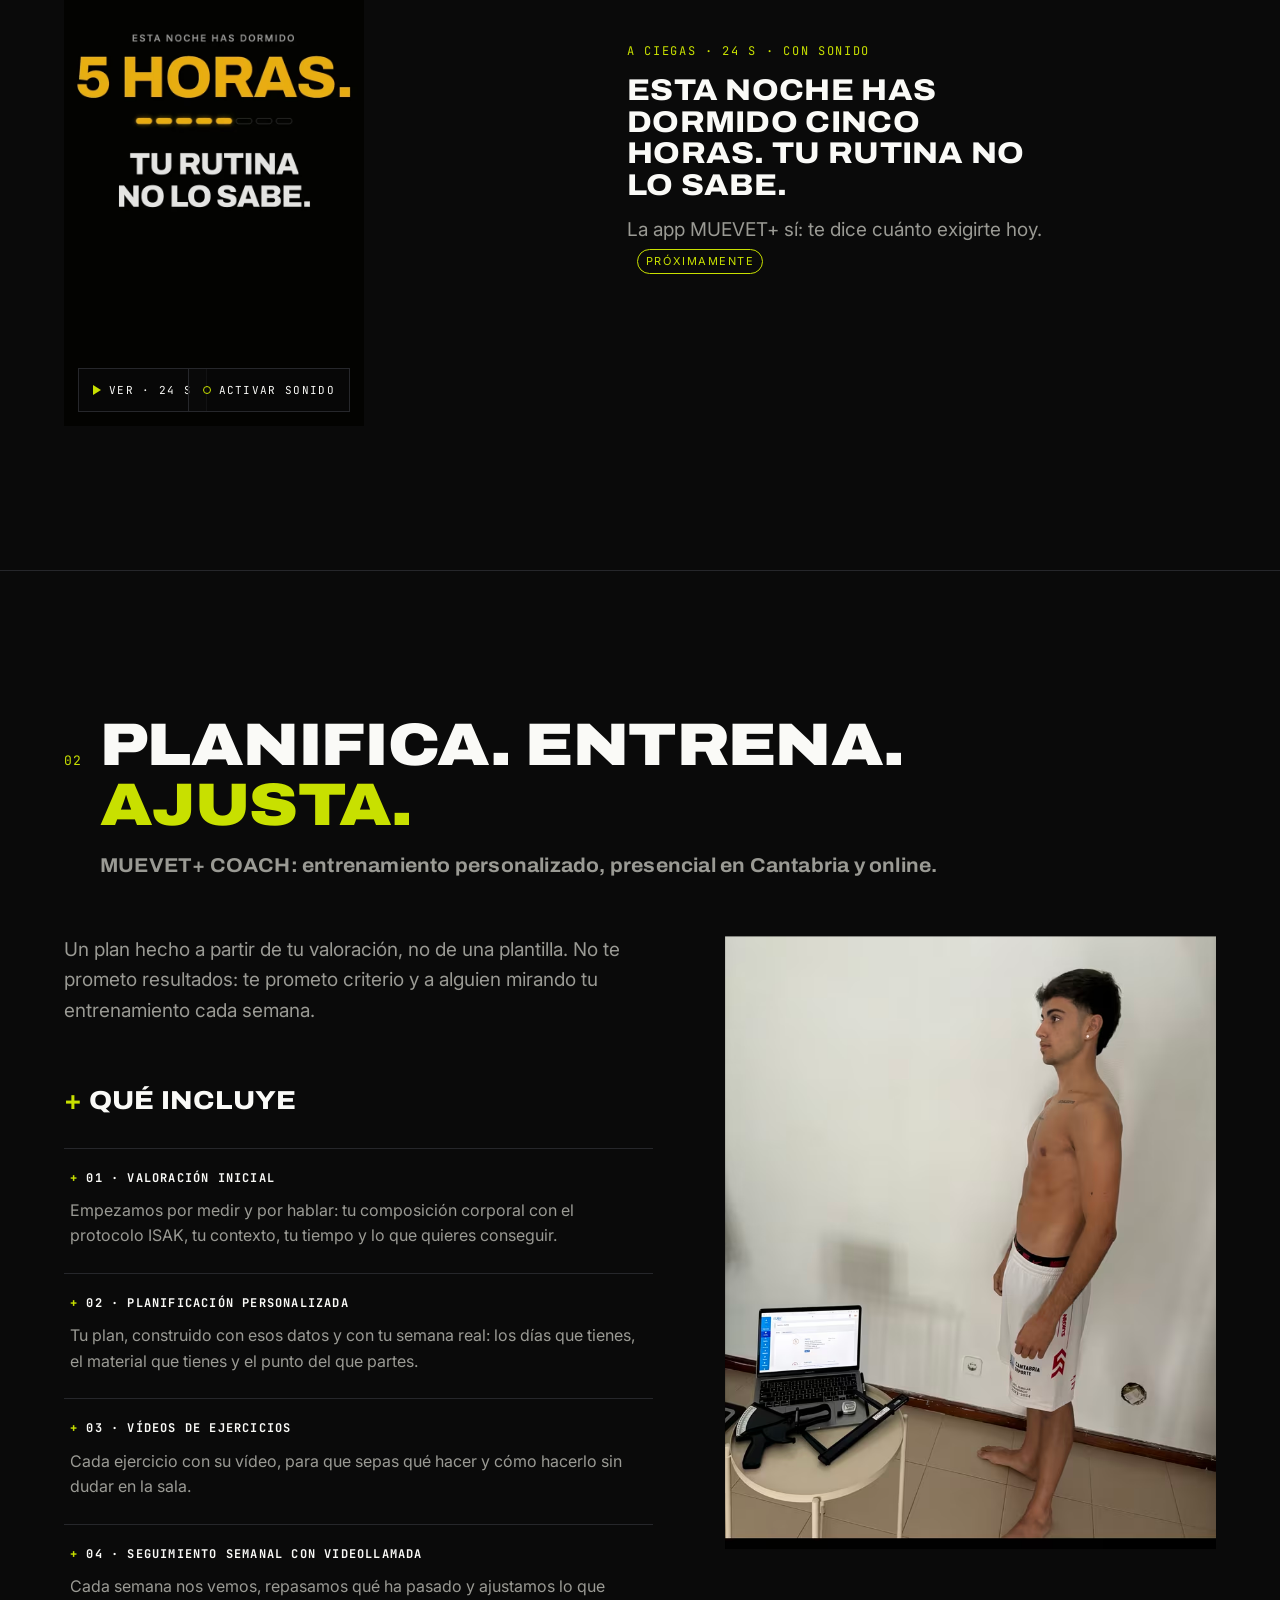
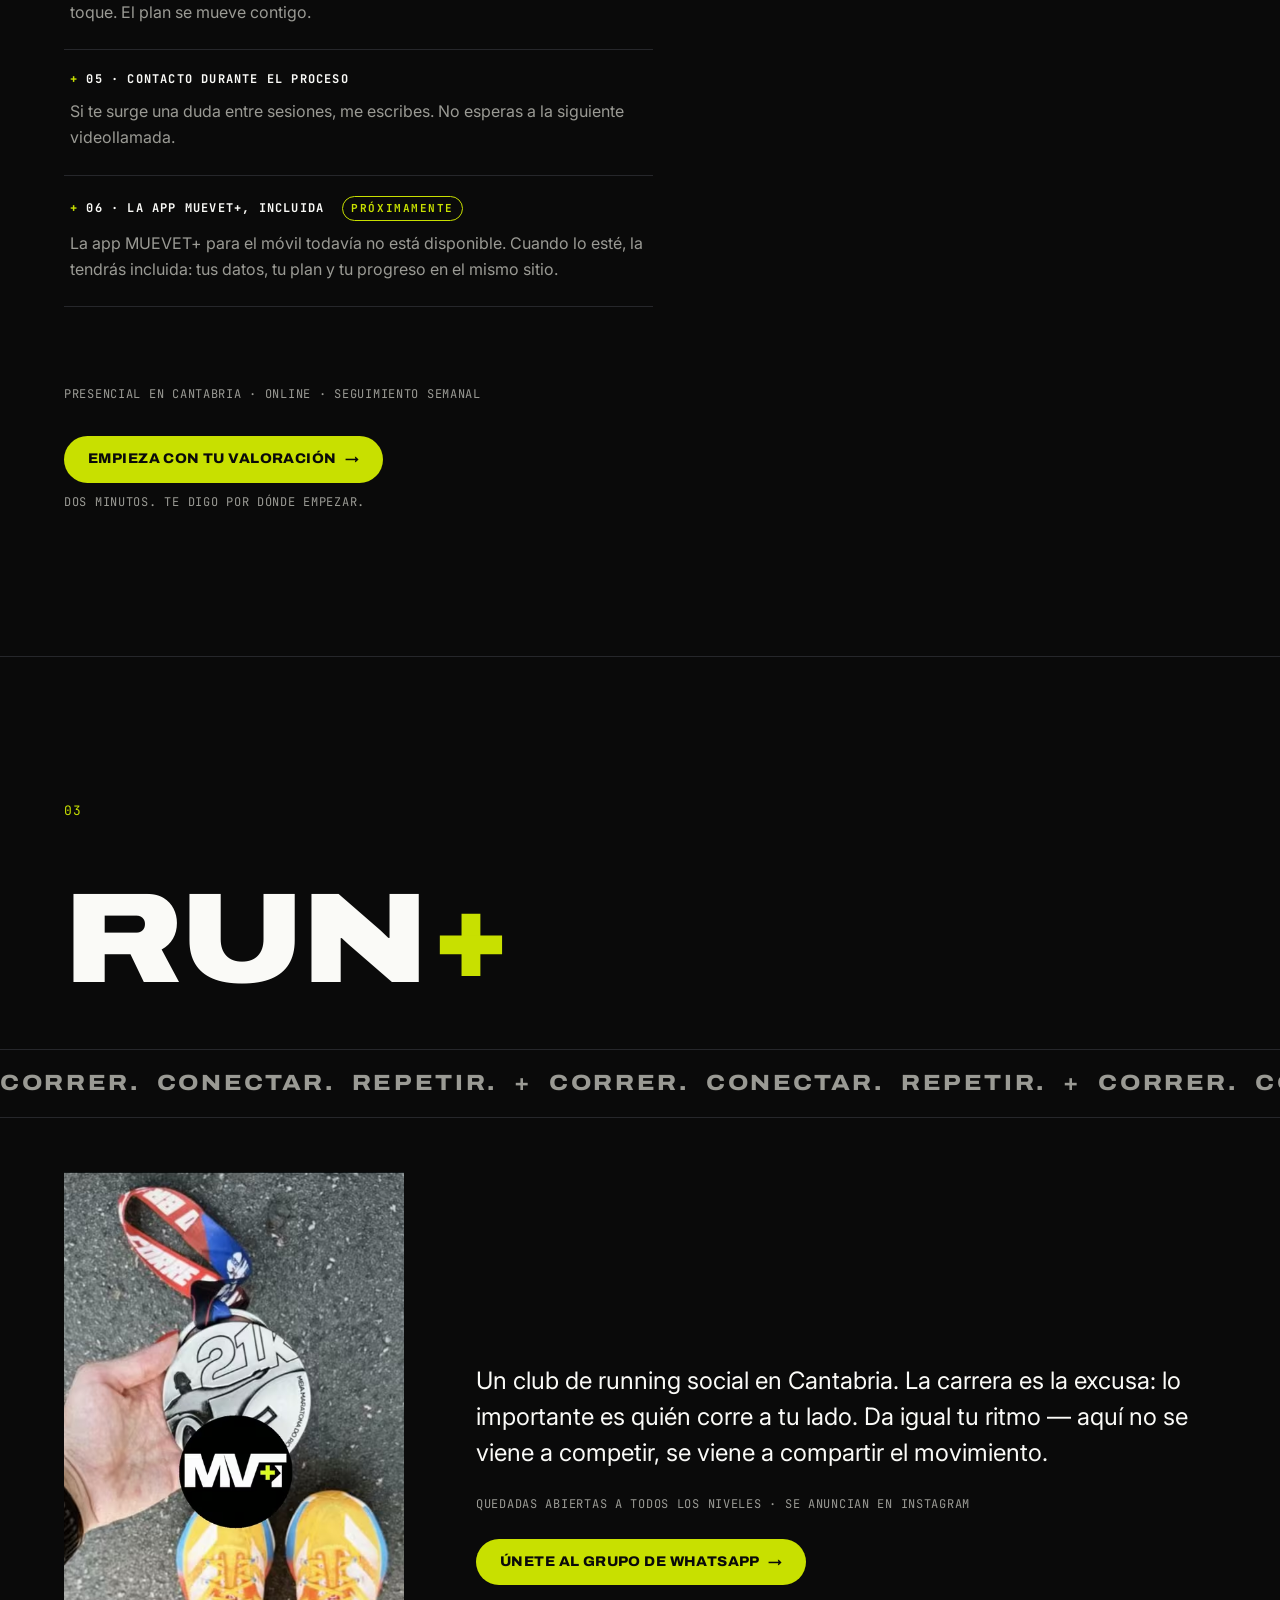
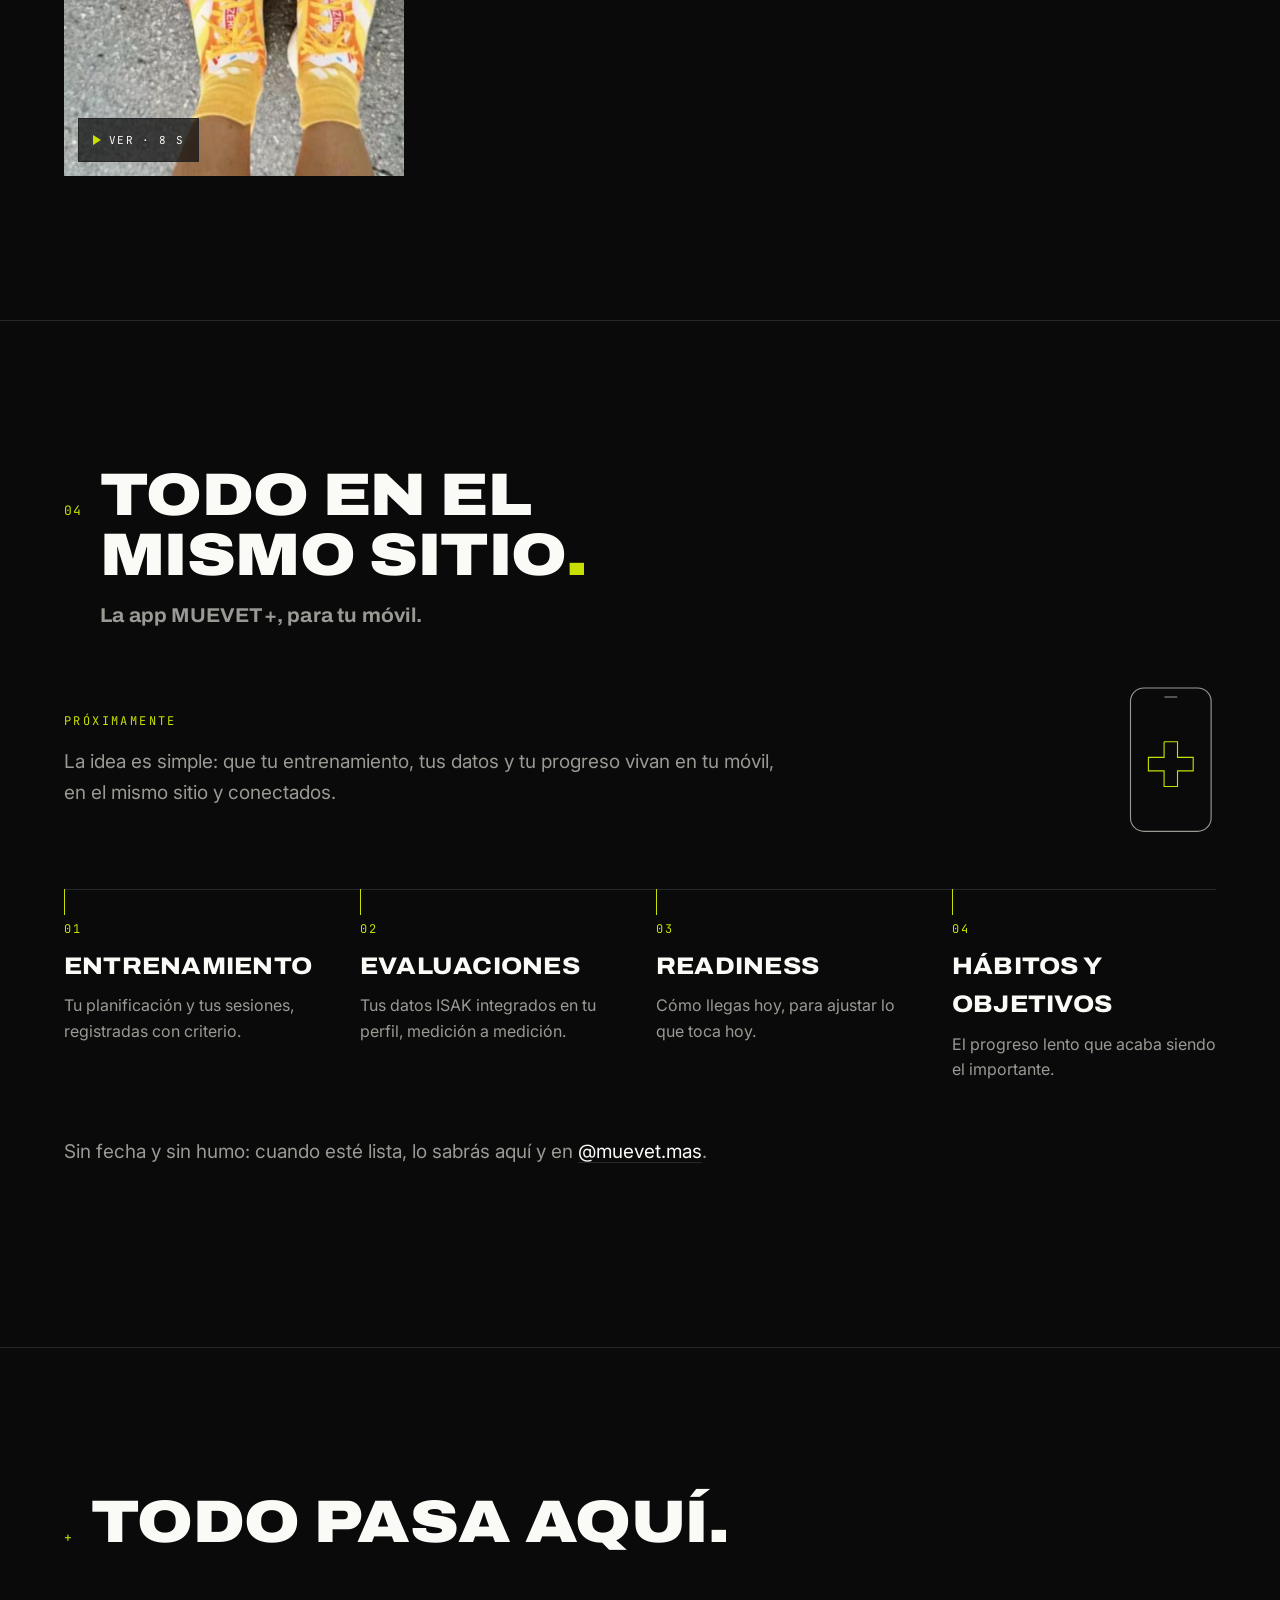
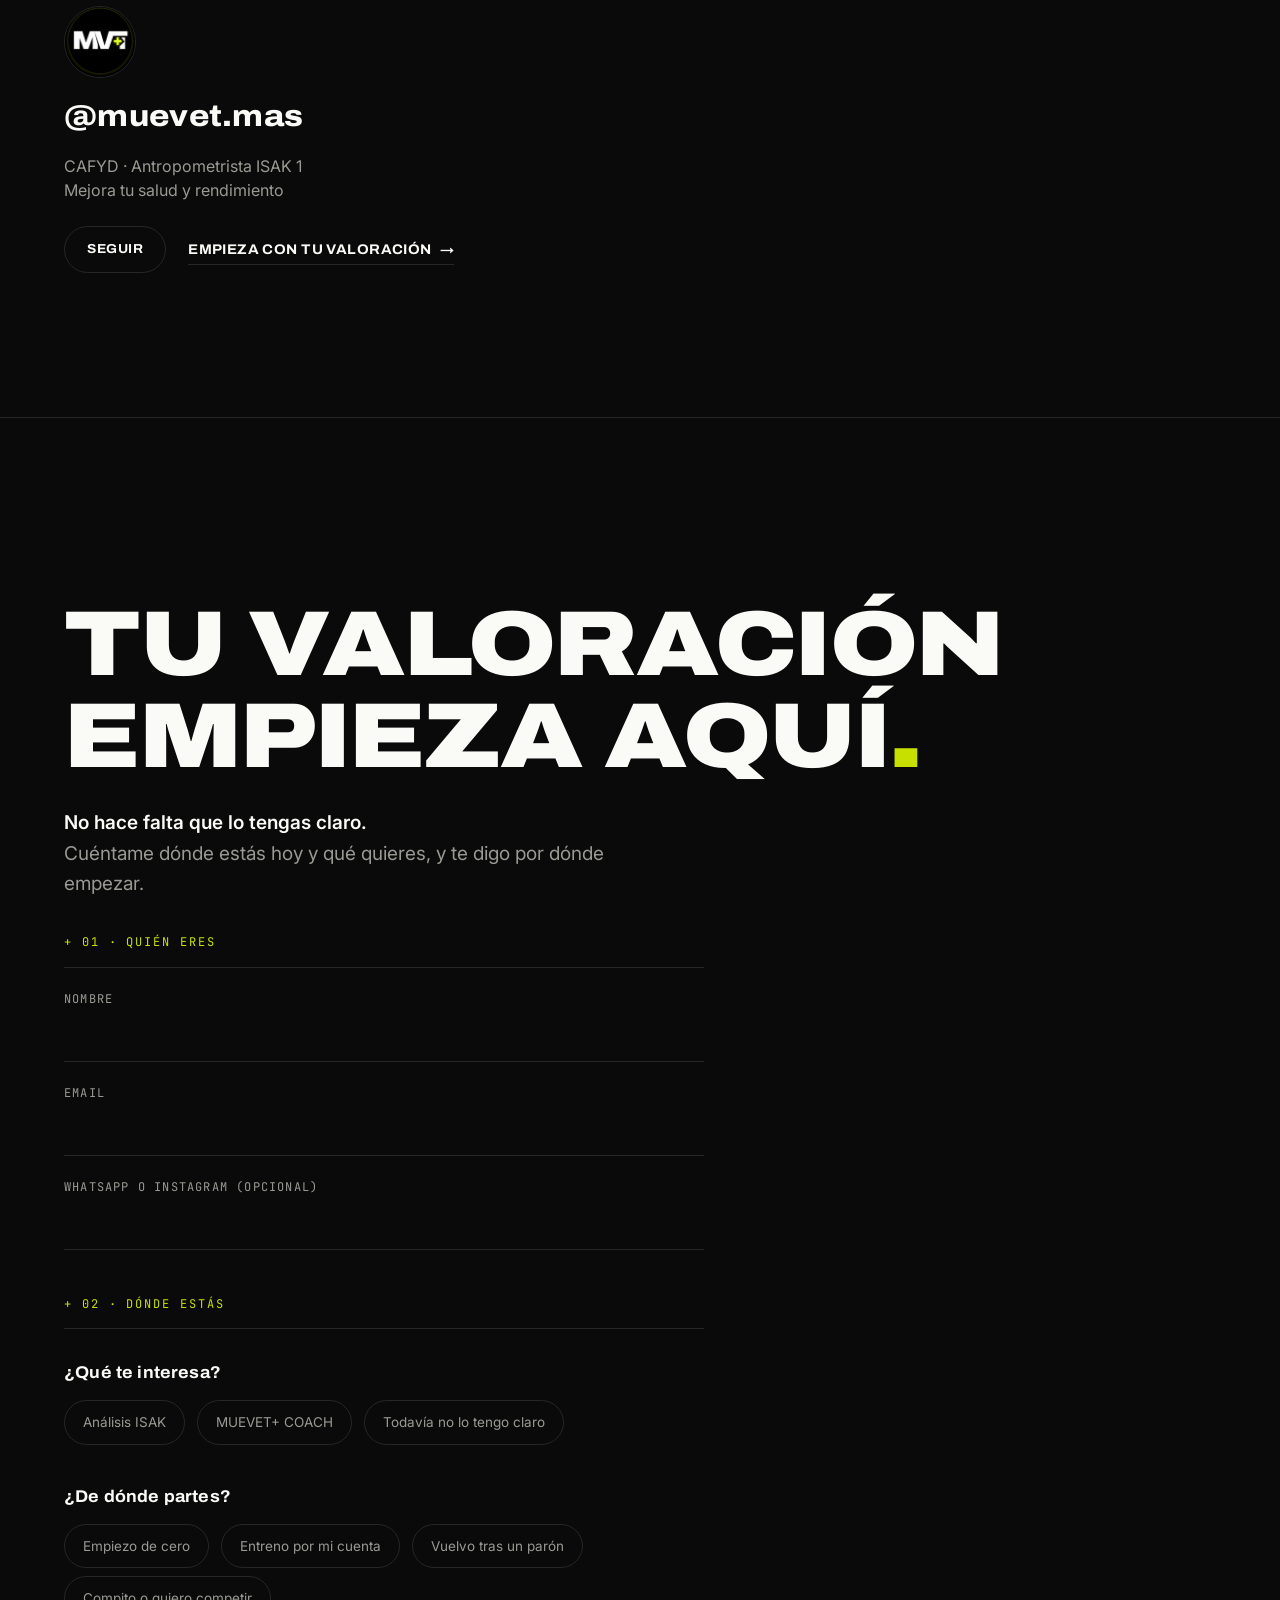
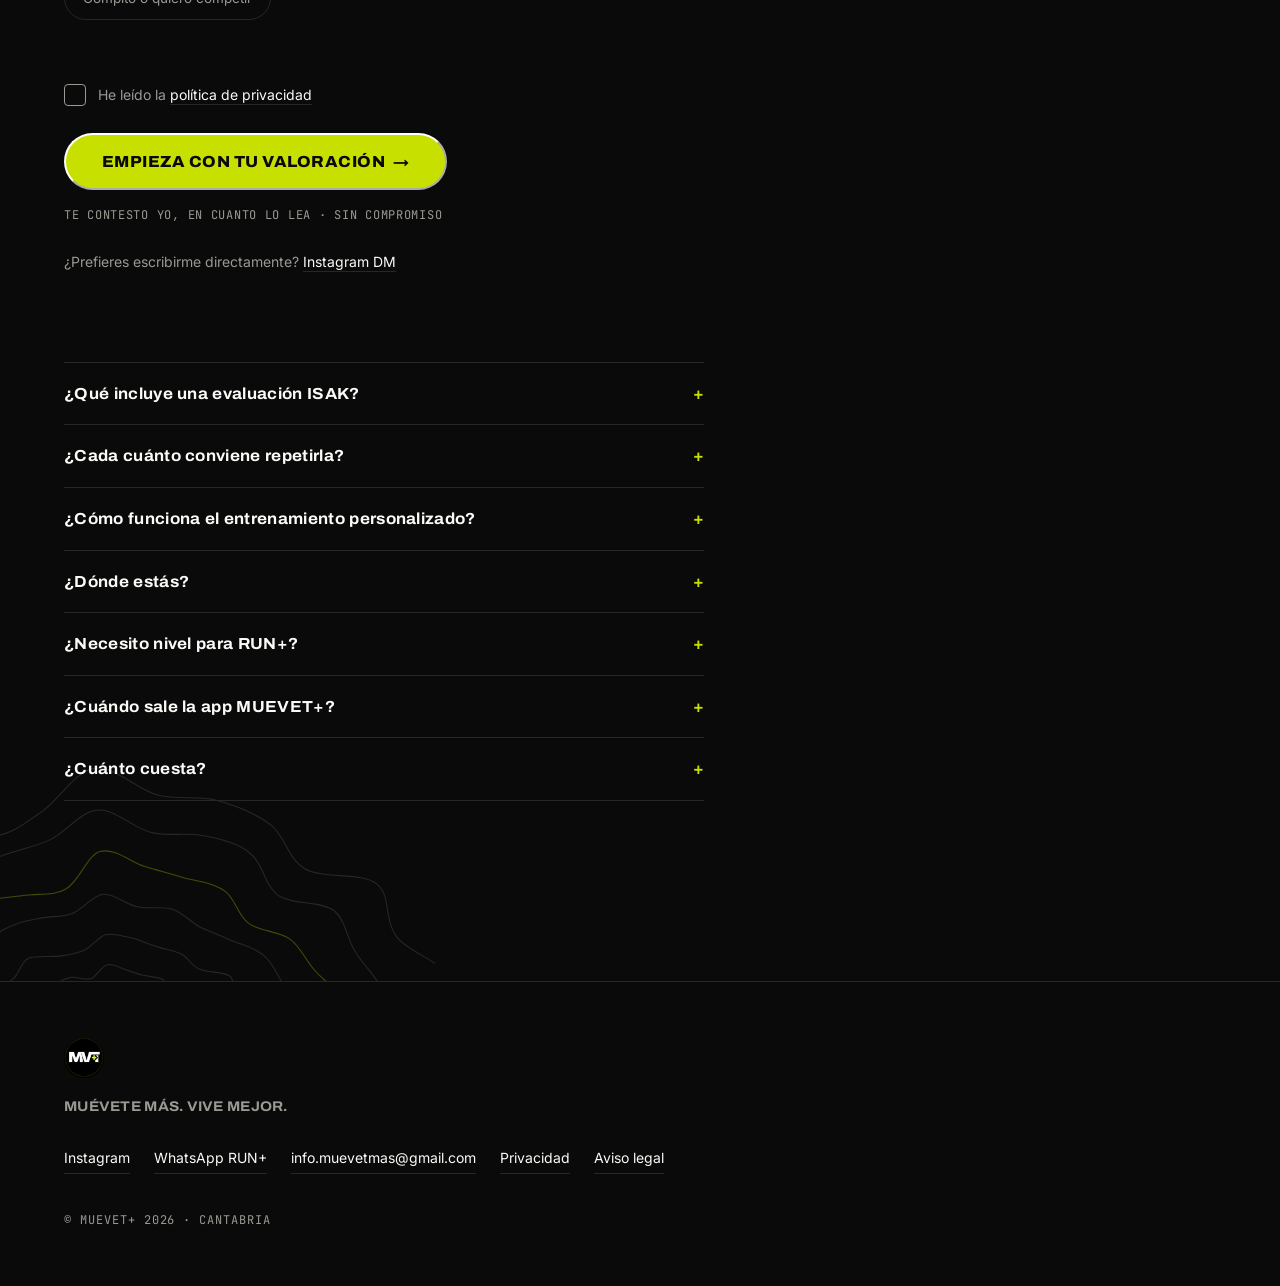
==== commit 9f1a5cc2: "Medir: vídeo «A ciegas» con sonido al cierre del capítulo - Mismo sistema que los otros clips: póste" ====
--- a/index.html
+++ b/index.html
@@ -25,7 +25,7 @@
 
 <link rel="preload" href="assets/fonts/archivo-var.woff2" as="font" type="font/woff2" crossorigin>
 <link rel="preload" href="assets/fonts/inter-var.woff2" as="font" type="font/woff2" crossorigin>
-<link rel="stylesheet" href="assets/css/main.css?v=2026-09-29a">
+<link rel="stylesheet" href="assets/css/main.css?v=2026-09-30a">
 
 <script type="application/ld+json">
 {
@@ -242,6 +242,24 @@
         <p class="mono cta-micro">DOS MINUTOS. TE DIGO POR DÓNDE EMPEZAR.</p>
       </div>
     </div>
+
+    <!-- ▓▓ VÍDEO «A CIEGAS» — EDITABLE: assets/img/ciegas/ciegas-clip.mp4 + ciegas-poster.avif/.jpg ▓▓ -->
+    <div class="medir-c">
+      <p class="mono ciegas-kicker reveal">A CIEGAS&nbsp;·&nbsp;24 S&nbsp;·&nbsp;CON SONIDO</p>
+      <h3 class="ciegas-title reveal">Esta noche has dormido cinco horas. Tu rutina no lo sabe.</h3>
+      <p class="ciegas-text reveal">La app MUEVET+ sí: te dice cuánto exigirte hoy. <span class="tag-soon">PRÓXIMAMENTE</span></p>
+    </div>
+    <figure class="medir-v ciegas-media reveal">
+      <div class="clip-frame">
+        <picture class="clip-poster">
+          <source type="image/avif" srcset="assets/img/ciegas/ciegas-poster.avif">
+          <img src="assets/img/ciegas/ciegas-poster.jpg" width="720" height="1280" loading="lazy" decoding="async" alt="Fotograma del vídeo «A ciegas»: «Esta noche has dormido 5 horas. Tu rutina no lo sabe.»">
+        </picture>
+        <video class="clip-video" width="720" height="1280" muted loop playsinline preload="none" data-src="assets/img/ciegas/ciegas-clip.mp4" aria-label="Vídeo «A ciegas», 24 segundos con sonido: has dormido cinco horas, tu rutina no lo sabe y la app MUEVET+ te dice cuánto exigirte hoy."></video>
+        <button class="clip-play mono" type="button" hidden>VER&nbsp;·&nbsp;24 S</button>
+        <button class="clip-sound mono" type="button" aria-pressed="false">Activar sonido</button>
+      </div>
+    </figure>
   </div>
 </section>
 
@@ -574,6 +592,6 @@
   <a class="btn-pill" href="#contacto" tabindex="-1">Empieza con tu valoración <span class="arr">→</span></a>
 </div>
 
-<script src="assets/js/main.js?v=2026-09-29a" defer></script>
+<script src="assets/js/main.js?v=2026-09-30a" defer></script>
 </body>
 </html>
--- a/assets/css/main.css
+++ b/assets/css/main.css
@@ -231,6 +231,20 @@
 .clip-play::before{ content:''; width:0; height:0; border-left:8px solid var(--lime); border-top:5px solid transparent; border-bottom:5px solid transparent }
 .clip-play:hover{ border-color:var(--paper) }
 .clip-play:active{ transform:scale(.97) }
+/* Sonido (solo en los clips que lo tienen): abajo a la derecha, con estado visible */
+.clip-sound{
+  position:absolute; right:14px; bottom:14px; z-index:2;
+  display:inline-flex; align-items:center; gap:8px; cursor:pointer;
+  background:rgba(10,10,10,.72); color:var(--paper); border:1px solid var(--line);
+  font-size:11px; letter-spacing:.12em; text-transform:uppercase; padding:11px 14px; min-height:44px;
+  transition:border-color var(--d1) var(--ease-swift), transform .16s var(--ease-out);
+}
+.clip-sound::before{ content:''; width:8px; height:8px; border-radius:50%; border:1px solid var(--lime); transition:background var(--d1) var(--ease-swift) }
+.clip-sound[aria-pressed="true"]{ border-color:var(--lime) }
+.clip-sound[aria-pressed="true"]::before{ background:var(--lime) }
+.clip-sound:hover{ border-color:var(--paper) }
+.clip-sound:active{ transform:scale(.97) }
+.clip-play:focus-visible, .clip-sound:focus-visible{ outline:2px solid var(--lime); outline-offset:3px }
 @media(min-width:1080px){
   .hero-grid{
     display:grid; grid-template-columns:minmax(0,1fr) auto;
@@ -332,12 +346,23 @@
 @media(min-width:1080px){
   /* La segunda foto sube pegada a la primera; el texto ocupa las filas que necesite */
   .medir-grid{
-    grid-template-columns:5fr 6fr; grid-template-rows:auto auto auto;
-    grid-template-areas:"p1 a" "p2 a" "p2 b";
+    grid-template-columns:5fr 6fr; grid-template-rows:auto auto auto auto;
+    grid-template-areas:"p1 a" "p2 a" "p2 b" "v c";
     gap:56px 72px; align-items:start;
   }
   .medir-p1{ grid-area:p1 } .medir-a{ grid-area:a } .medir-p2{ grid-area:p2 } .medir-b{ grid-area:b }
-}
+  .medir-v{ grid-area:v } .medir-c{ grid-area:c; align-self:center }
+  .ciegas-media{ width:min(340px, 44svh) }
+}
+/* «A ciegas»: el vídeo con sonido cierra el capítulo; mismo marco que los otros clips */
+.medir-c{ display:flex; flex-direction:column; gap:14px }
+.ciegas-kicker{ color:var(--lime); letter-spacing:.14em }
+.ciegas-title{
+  font-family:var(--display); font-weight:800; font-stretch:110%;
+  font-size:clamp(22px,2.6vw,30px); line-height:1.05; letter-spacing:.01em; text-transform:uppercase; max-width:20ch;
+}
+.ciegas-text{ color:var(--dim); font-size:clamp(16px,1.8vw,19px); max-width:44ch }
+.ciegas-media{ width:min(300px, 62vw) }
 .medir-p2{ max-width:420px }
 .medir-intro, .coach-intro{ color:var(--dim); font-size:clamp(16px,1.8vw,19px); max-width:60ch; margin-bottom:28px }
 .medir-a, .medir-b{ display:flex; flex-direction:column; gap:26px }
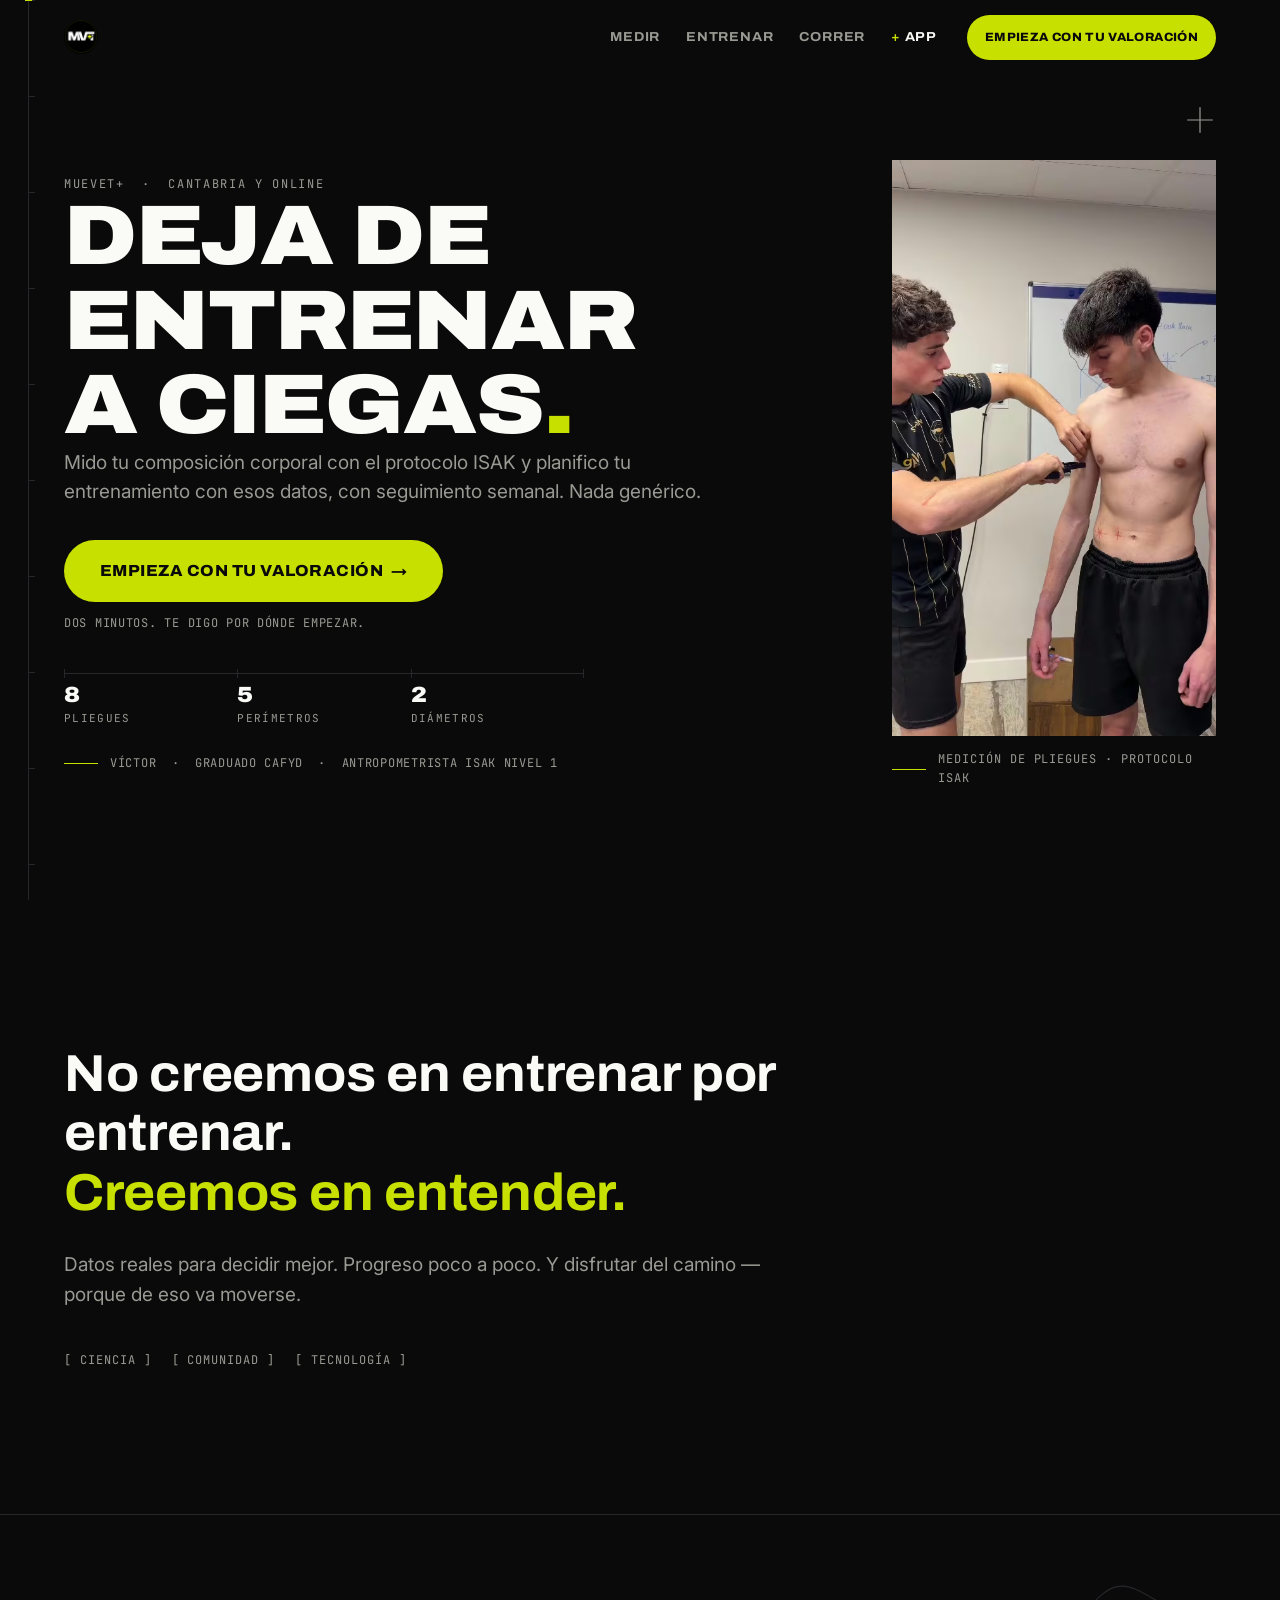
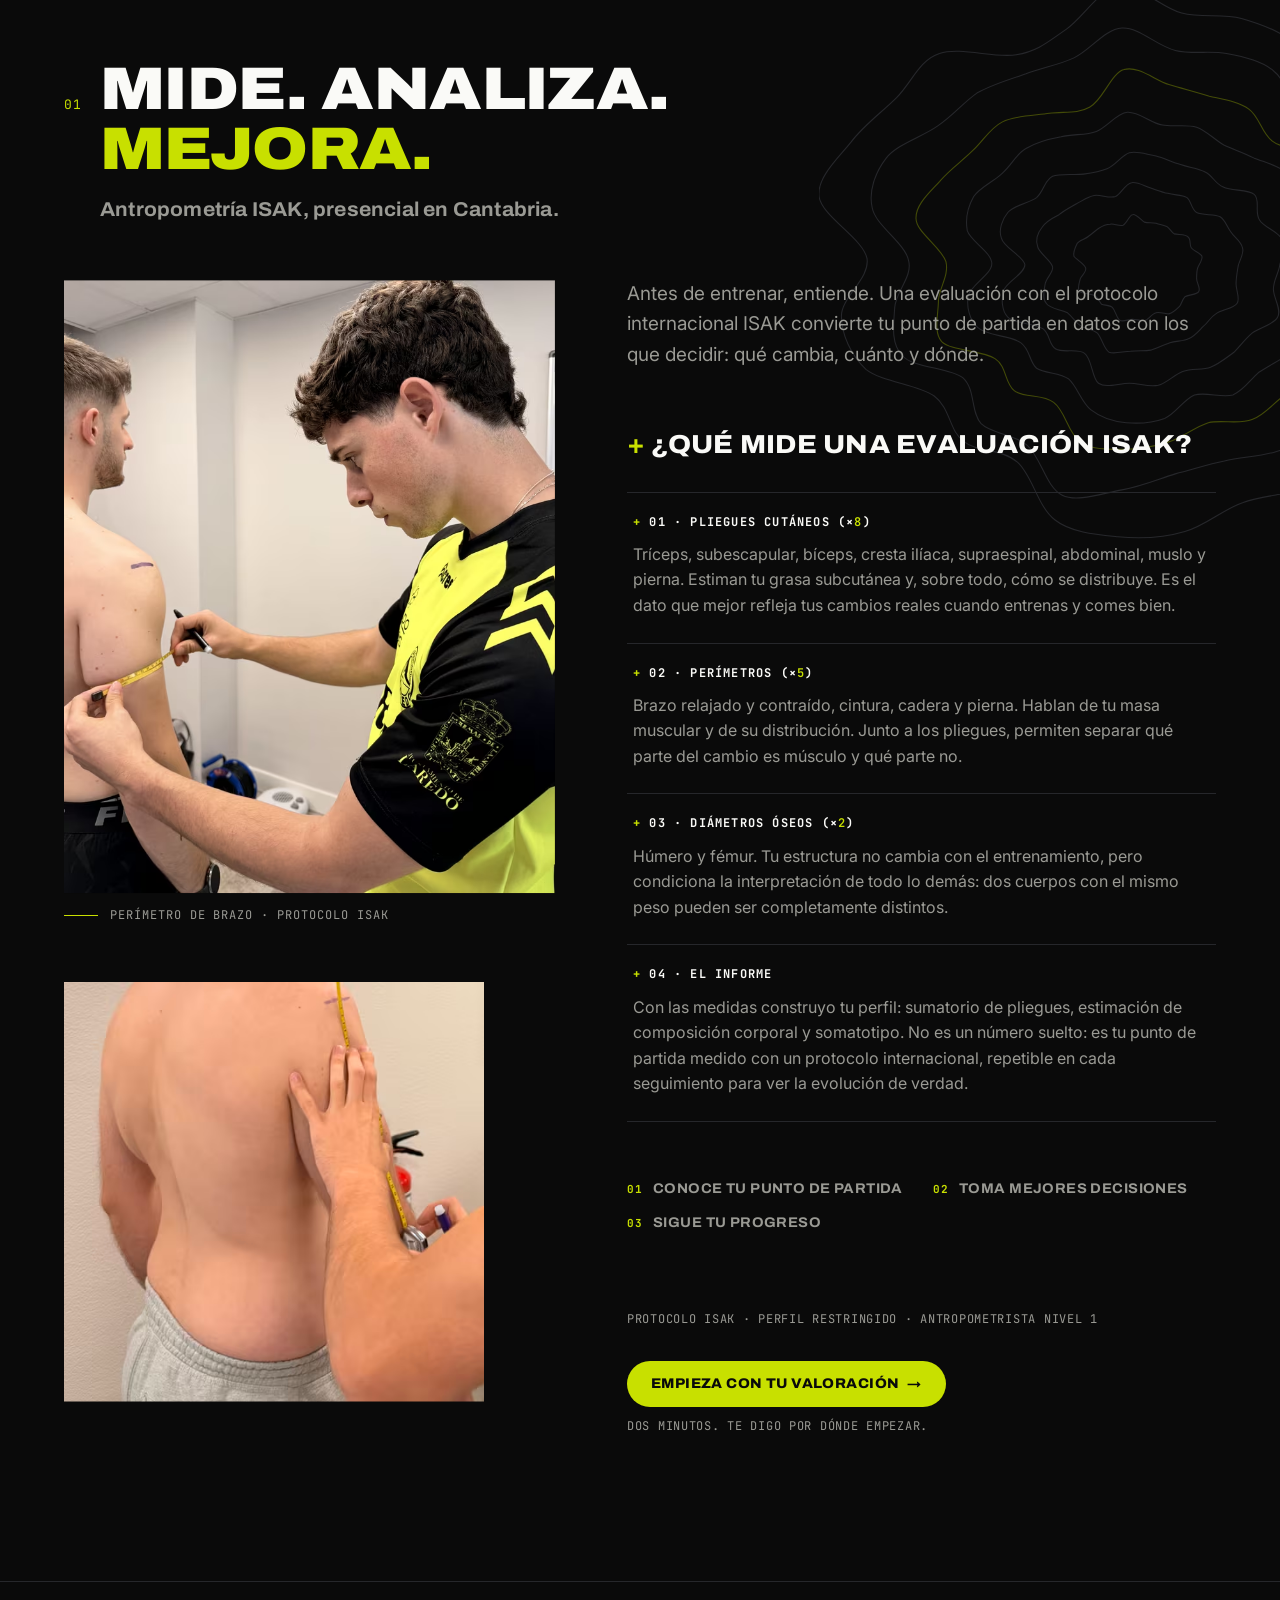
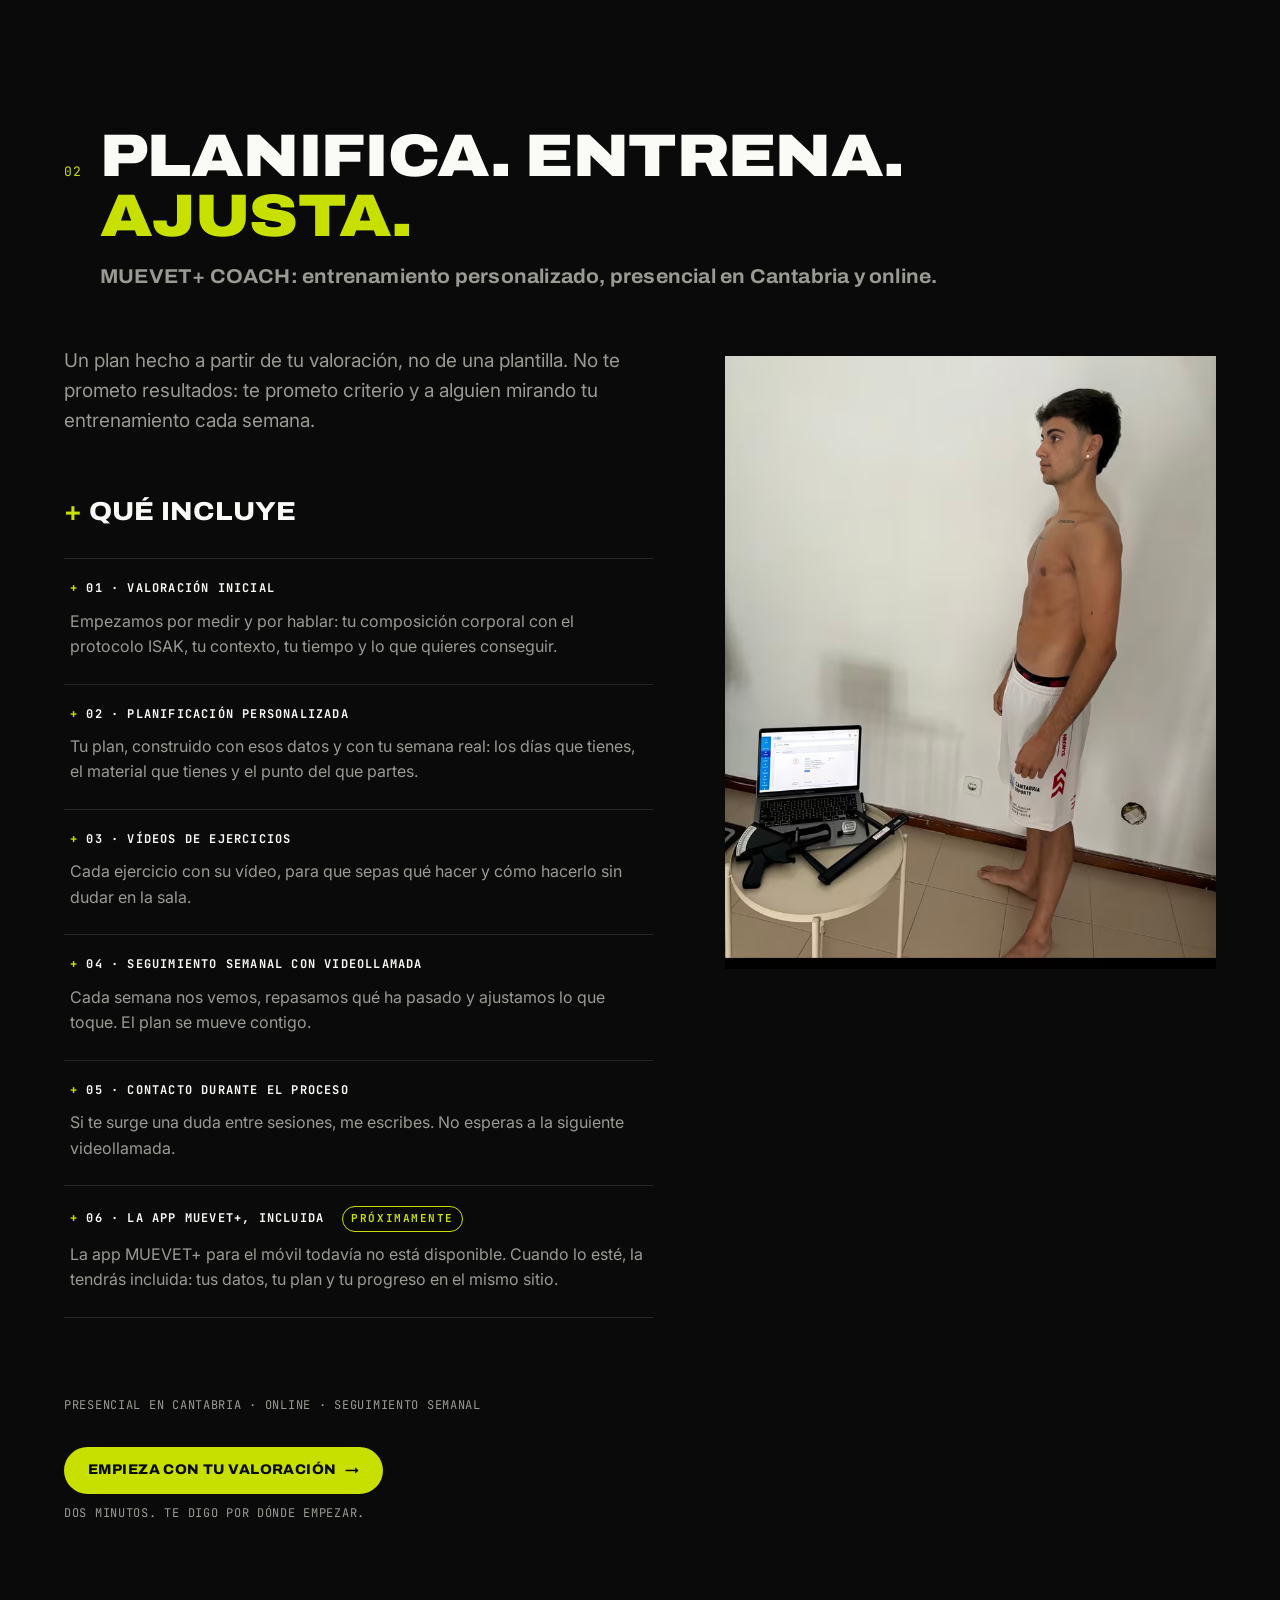
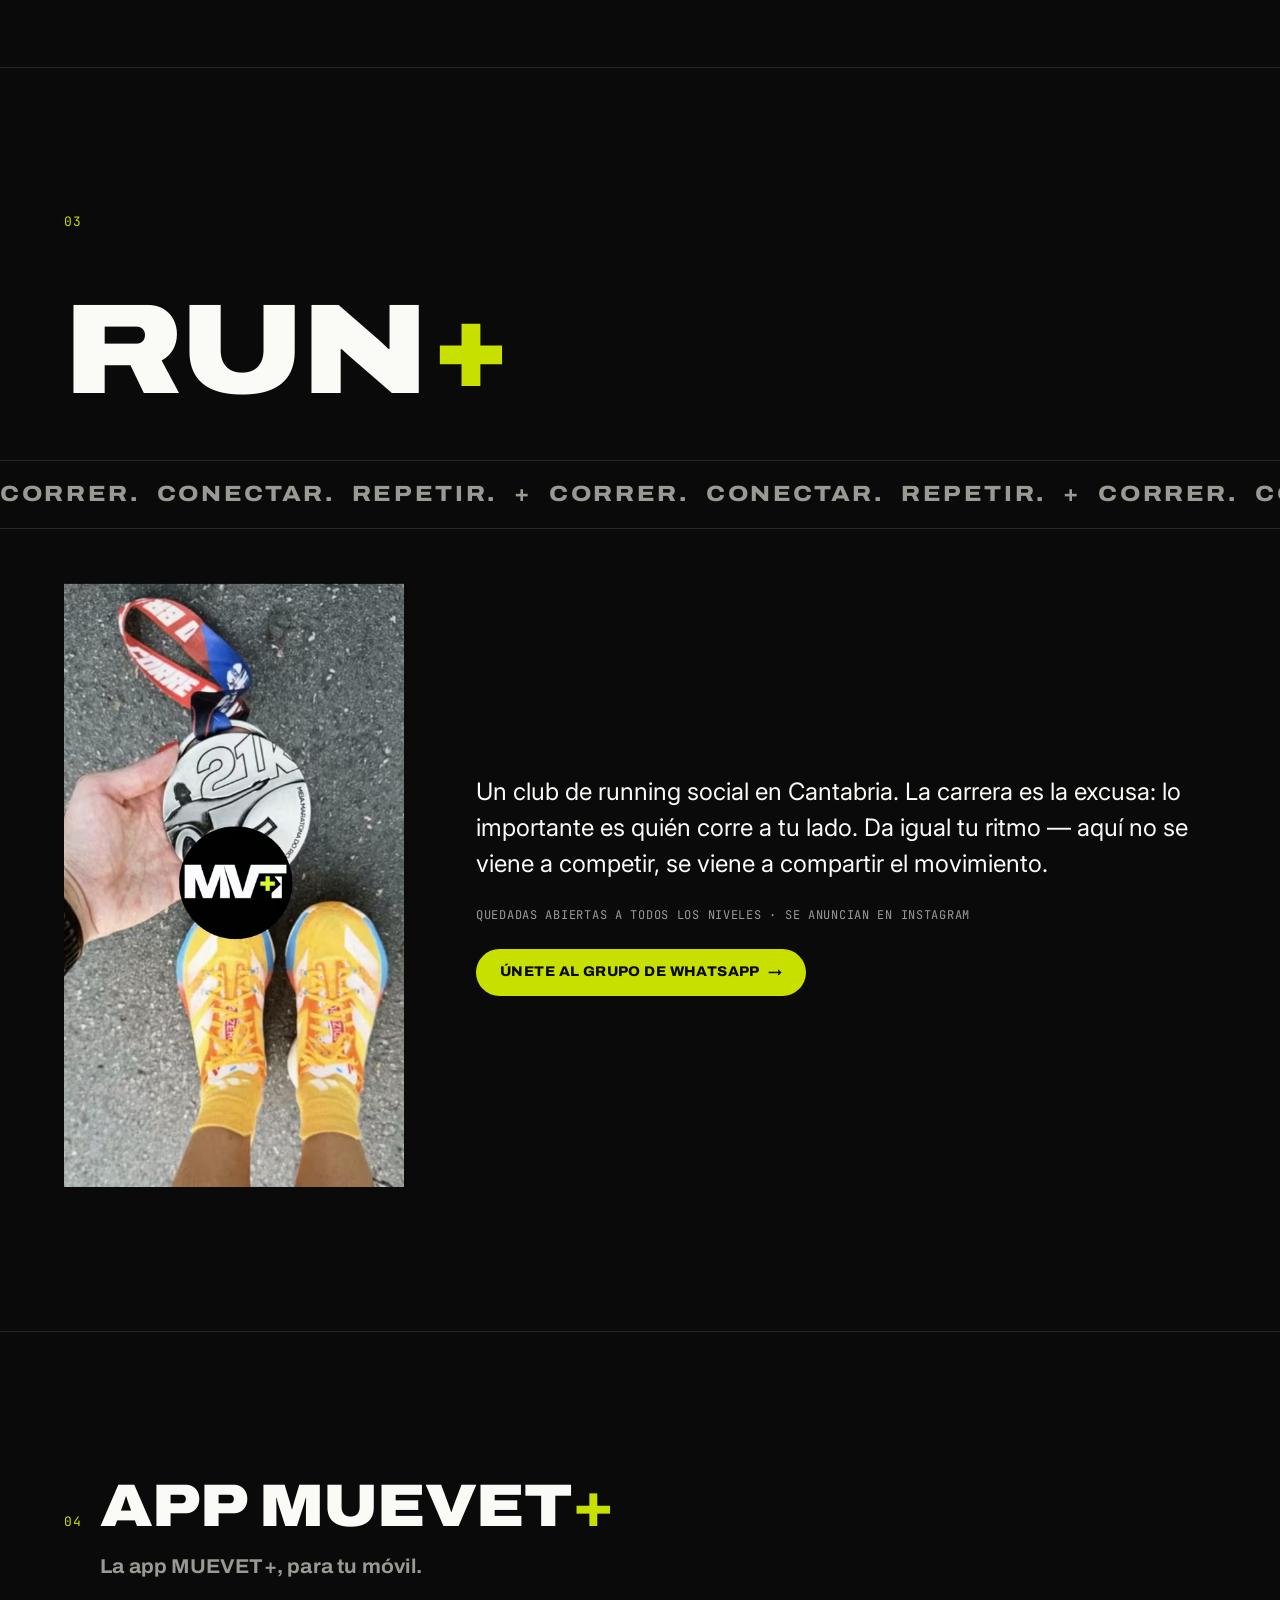
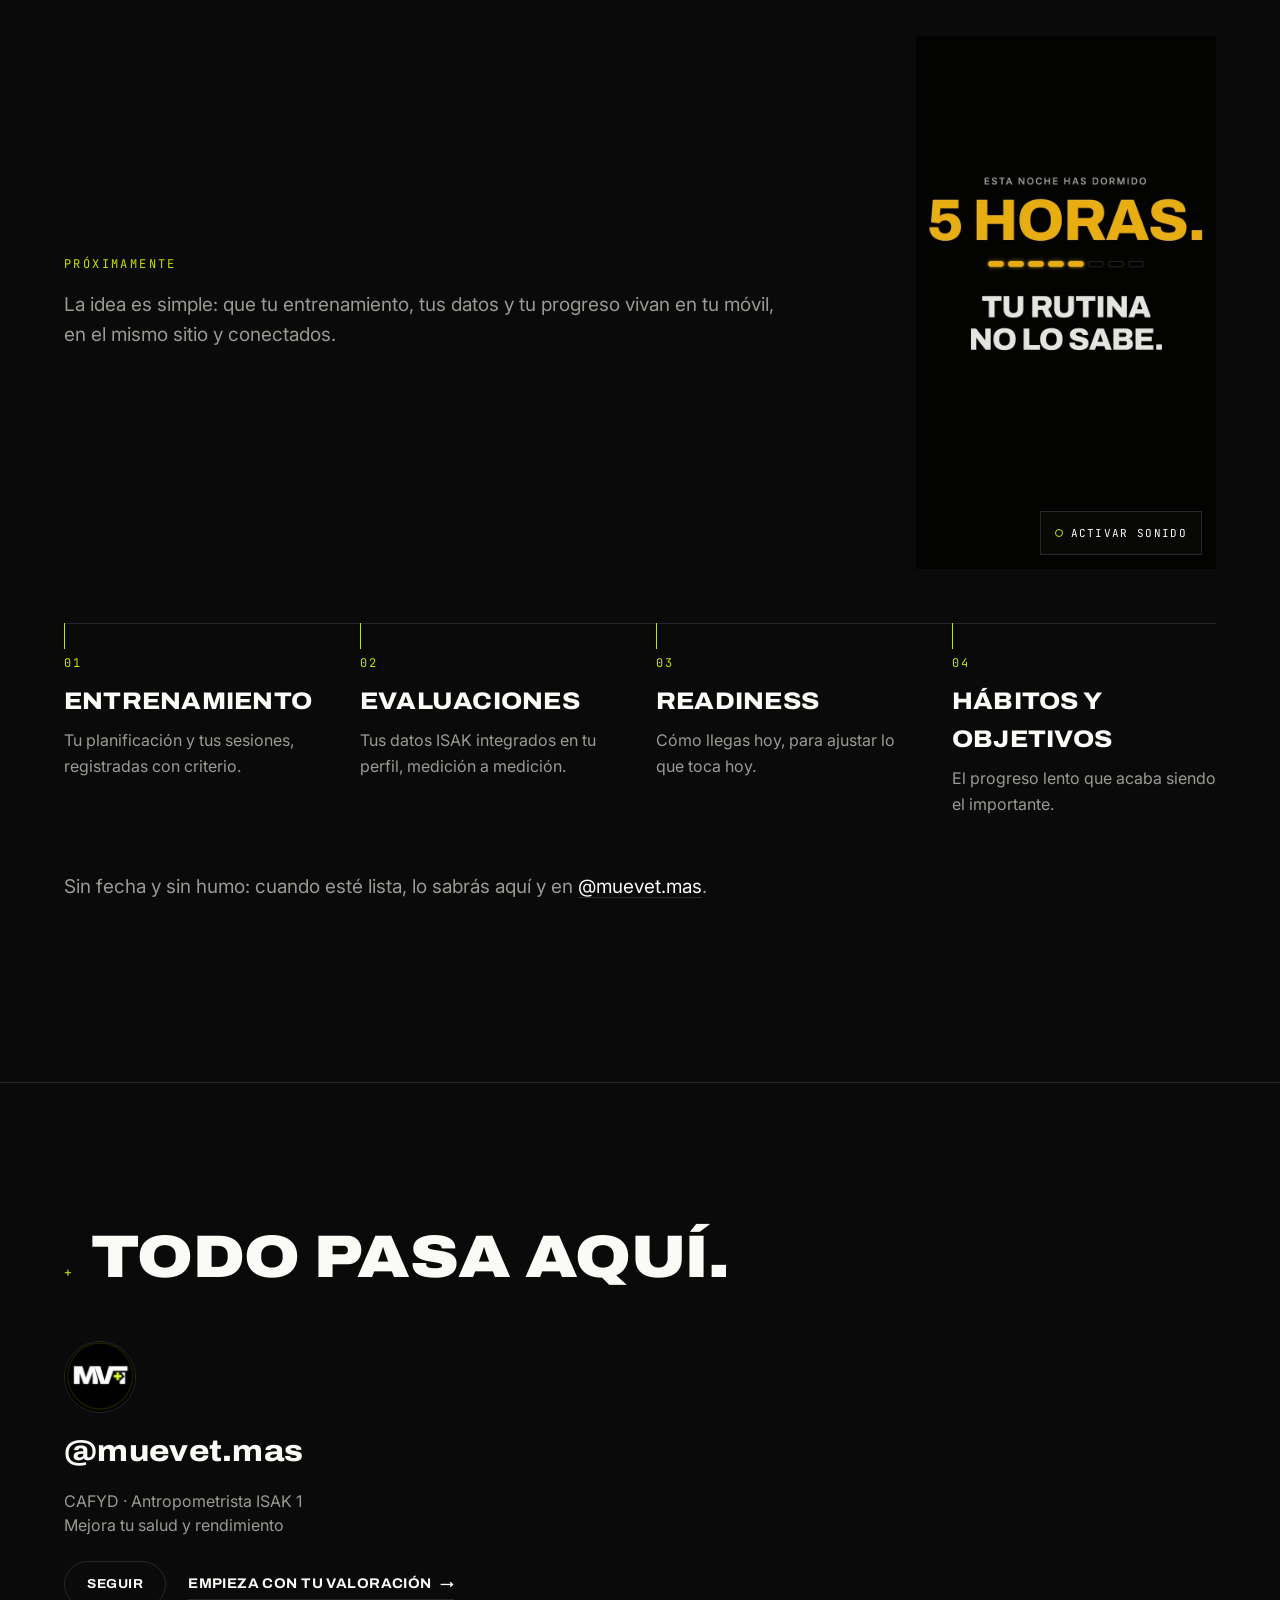
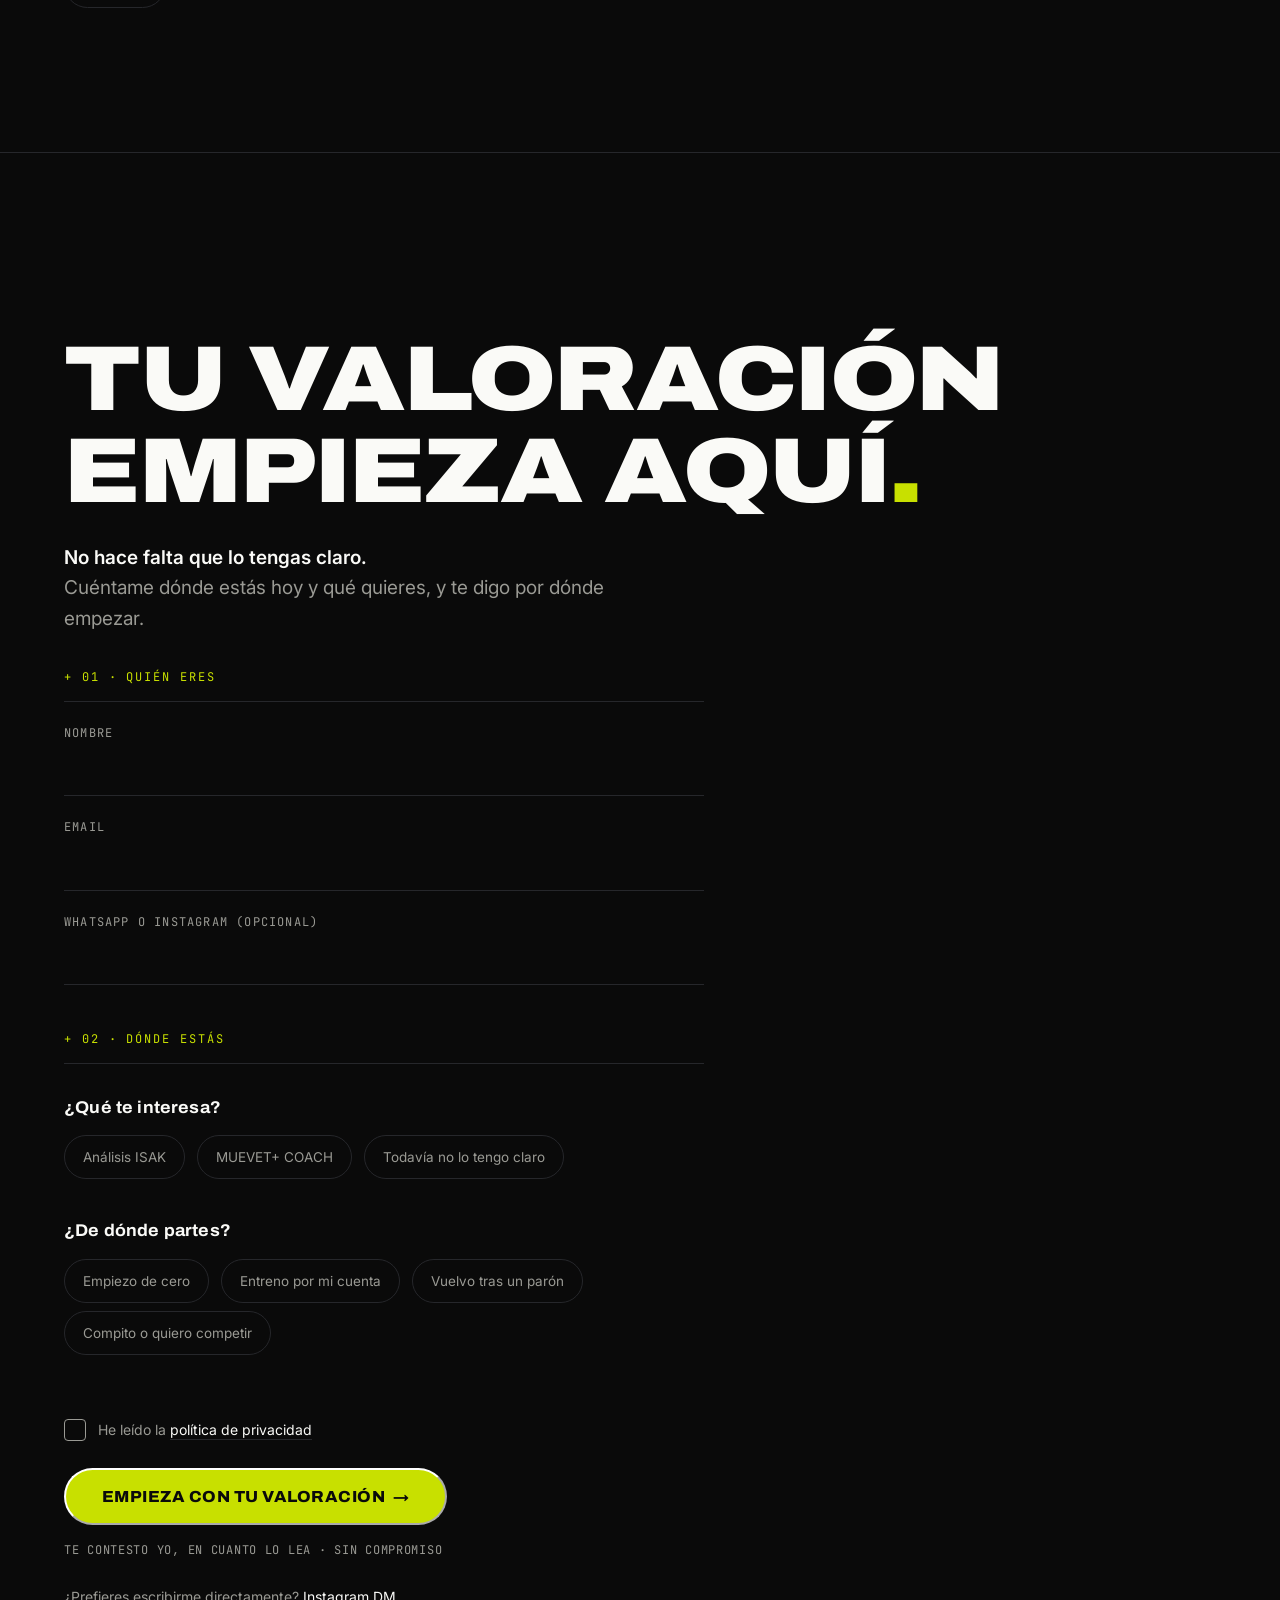
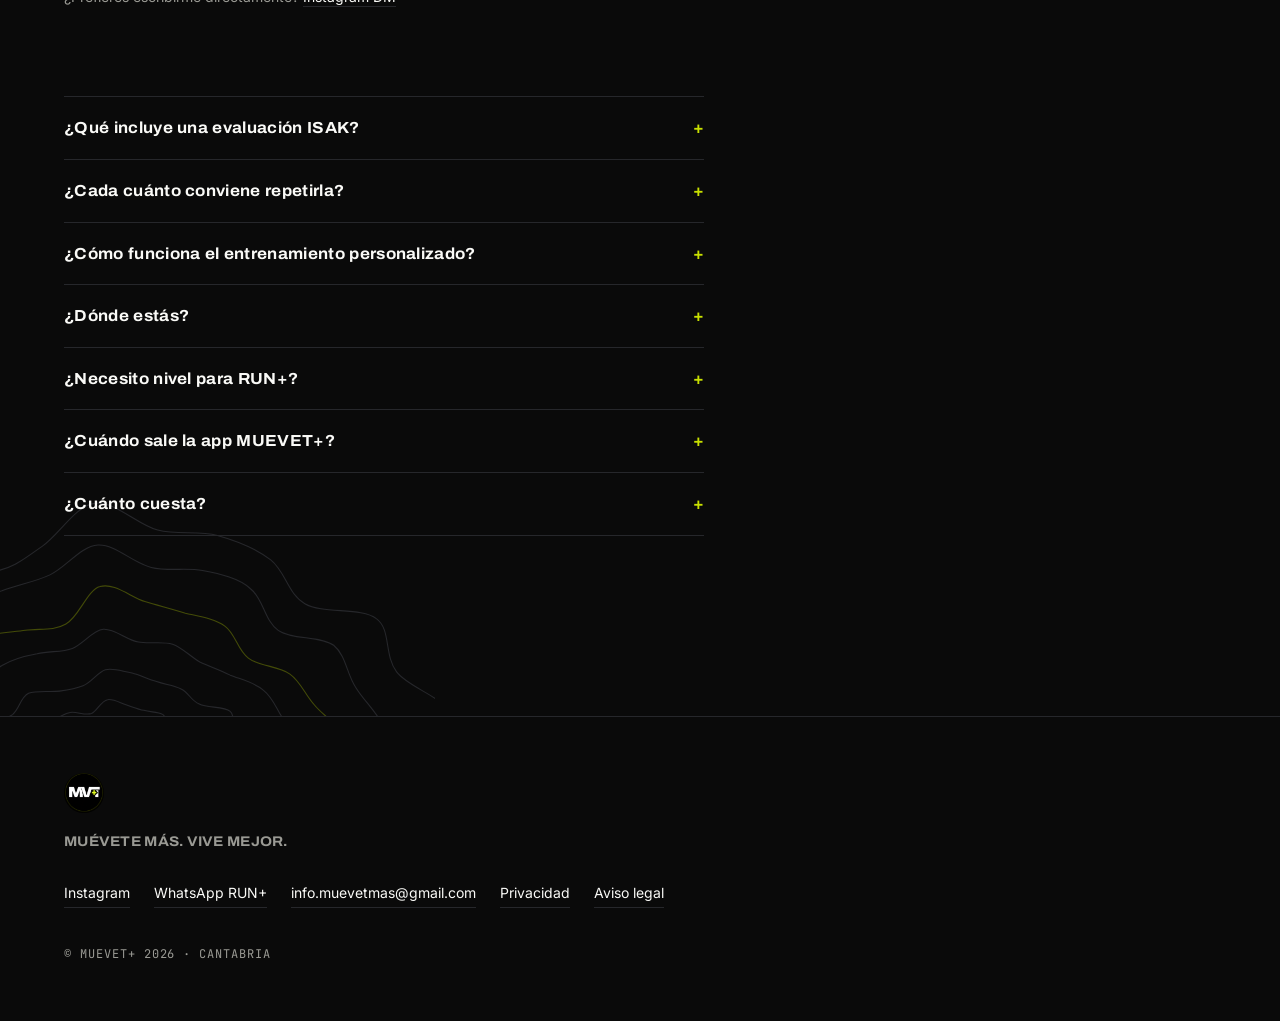
==== commit 3c2e8201: "El vídeo «A ciegas» pasa a la sección App MUEVET+; Medir vuelve a como estaba - Medir: fuera el bloq" ====
--- a/index.html
+++ b/index.html
@@ -25,7 +25,7 @@
 
 <link rel="preload" href="assets/fonts/archivo-var.woff2" as="font" type="font/woff2" crossorigin>
 <link rel="preload" href="assets/fonts/inter-var.woff2" as="font" type="font/woff2" crossorigin>
-<link rel="stylesheet" href="assets/css/main.css?v=2026-09-30a">
+<link rel="stylesheet" href="assets/css/main.css?v=2026-09-30b">
 
 <script type="application/ld+json">
 {
@@ -242,24 +242,6 @@
         <p class="mono cta-micro">DOS MINUTOS. TE DIGO POR DÓNDE EMPEZAR.</p>
       </div>
     </div>
-
-    <!-- ▓▓ VÍDEO «A CIEGAS» — EDITABLE: assets/img/ciegas/ciegas-clip.mp4 + ciegas-poster.avif/.jpg ▓▓ -->
-    <div class="medir-c">
-      <p class="mono ciegas-kicker reveal">A CIEGAS&nbsp;·&nbsp;24 S&nbsp;·&nbsp;CON SONIDO</p>
-      <h3 class="ciegas-title reveal">Esta noche has dormido cinco horas. Tu rutina no lo sabe.</h3>
-      <p class="ciegas-text reveal">La app MUEVET+ sí: te dice cuánto exigirte hoy. <span class="tag-soon">PRÓXIMAMENTE</span></p>
-    </div>
-    <figure class="medir-v ciegas-media reveal">
-      <div class="clip-frame">
-        <picture class="clip-poster">
-          <source type="image/avif" srcset="assets/img/ciegas/ciegas-poster.avif">
-          <img src="assets/img/ciegas/ciegas-poster.jpg" width="720" height="1280" loading="lazy" decoding="async" alt="Fotograma del vídeo «A ciegas»: «Esta noche has dormido 5 horas. Tu rutina no lo sabe.»">
-        </picture>
-        <video class="clip-video" width="720" height="1280" muted loop playsinline preload="none" data-src="assets/img/ciegas/ciegas-clip.mp4" aria-label="Vídeo «A ciegas», 24 segundos con sonido: has dormido cinco horas, tu rutina no lo sabe y la app MUEVET+ te dice cuánto exigirte hoy."></video>
-        <button class="clip-play mono" type="button" hidden>VER&nbsp;·&nbsp;24 S</button>
-        <button class="clip-sound mono" type="button" aria-pressed="false">Activar sonido</button>
-      </div>
-    </figure>
   </div>
 </section>
 
@@ -368,22 +350,28 @@
   <header class="chapter-head reveal">
     <span class="mono chapter-num">04</span>
     <div>
-      <h2 id="h-app" class="chapter-title">Todo en el<br>mismo sitio<span class="plus">.</span></h2>
+      <h2 id="h-app" class="chapter-title">App MUEVET<span class="plus">+</span></h2>
       <p class="chapter-sub">La app MUEVET+, para tu móvil.</p>
     </div>
   </header>
 
   <div class="mvt-lead">
-    <!-- Un móvil que se dibuja con la cruz de la marca dentro: se entiende «app» sin enseñar la app -->
-    <svg class="mvt-plus mvt-phone reveal" viewBox="0 0 120 200" aria-hidden="true">
-      <rect class="draw-phone" x="6" y="4" width="108" height="192" rx="18"/>
-      <path class="draw-phone draw-slot" d="M52 16H68"/>
-      <path class="draw-slow" d="M51 76h18v21h21v18h-21v21h-18v-21h-21v-18h21z" fill="none"/>
-    </svg>
     <div class="mvt-copy">
       <p class="mono mvt-status reveal">PRÓXIMAMENTE</p>
       <p class="mvt-text reveal">La idea es simple: que tu entrenamiento, tus datos y tu progreso vivan en tu móvil, en el mismo sitio y conectados.</p>
     </div>
+    <!-- ▓▓ VÍDEO «A CIEGAS» — EDITABLE: assets/img/ciegas/ciegas-clip.mp4 + ciegas-poster.avif/.jpg ▓▓ -->
+    <figure class="app-media reveal">
+      <div class="clip-frame">
+        <picture class="clip-poster">
+          <source type="image/avif" srcset="assets/img/ciegas/ciegas-poster.avif">
+          <img src="assets/img/ciegas/ciegas-poster.jpg" width="720" height="1280" loading="lazy" decoding="async" alt="Fotograma del vídeo «A ciegas»: «Esta noche has dormido 5 horas. Tu rutina no lo sabe.»">
+        </picture>
+        <video class="clip-video" width="720" height="1280" muted loop playsinline preload="none" data-src="assets/img/ciegas/ciegas-clip.mp4" aria-label="Vídeo «A ciegas» de la app MUEVET+, 24 segundos con sonido."></video>
+        <button class="clip-play mono" type="button" hidden>VER&nbsp;·&nbsp;24 S</button>
+        <button class="clip-sound mono" type="button" aria-pressed="false">Activar sonido</button>
+      </div>
+    </figure>
   </div>
 
   <!-- Los módulos como escala de medida: ticks que crecen al entrar -->
@@ -592,6 +580,6 @@
   <a class="btn-pill" href="#contacto" tabindex="-1">Empieza con tu valoración <span class="arr">→</span></a>
 </div>
 
-<script src="assets/js/main.js?v=2026-09-30a" defer></script>
+<script src="assets/js/main.js?v=2026-09-30b" defer></script>
 </body>
 </html>
--- a/assets/css/main.css
+++ b/assets/css/main.css
@@ -245,6 +245,10 @@
 .clip-sound:hover{ border-color:var(--paper) }
 .clip-sound:active{ transform:scale(.97) }
 .clip-play:focus-visible, .clip-sound:focus-visible{ outline:2px solid var(--lime); outline-offset:3px }
+/* hidden tiene que ganar al display de arriba: si no, «Ver» se pinta con el vídeo reproduciendo */
+.clip-play[hidden], .clip-sound[hidden]{ display:none }
+/* Si «Ver» está visible (reduced-motion), el sonido sube para no montarse en marcos estrechos */
+.clip-play:not([hidden]) + .clip-sound{ right:auto; left:14px; bottom:70px }
 @media(min-width:1080px){
   .hero-grid{
     display:grid; grid-template-columns:minmax(0,1fr) auto;
@@ -346,23 +350,12 @@
 @media(min-width:1080px){
   /* La segunda foto sube pegada a la primera; el texto ocupa las filas que necesite */
   .medir-grid{
-    grid-template-columns:5fr 6fr; grid-template-rows:auto auto auto auto;
-    grid-template-areas:"p1 a" "p2 a" "p2 b" "v c";
+    grid-template-columns:5fr 6fr; grid-template-rows:auto auto auto;
+    grid-template-areas:"p1 a" "p2 a" "p2 b";
     gap:56px 72px; align-items:start;
   }
   .medir-p1{ grid-area:p1 } .medir-a{ grid-area:a } .medir-p2{ grid-area:p2 } .medir-b{ grid-area:b }
-  .medir-v{ grid-area:v } .medir-c{ grid-area:c; align-self:center }
-  .ciegas-media{ width:min(340px, 44svh) }
-}
-/* «A ciegas»: el vídeo con sonido cierra el capítulo; mismo marco que los otros clips */
-.medir-c{ display:flex; flex-direction:column; gap:14px }
-.ciegas-kicker{ color:var(--lime); letter-spacing:.14em }
-.ciegas-title{
-  font-family:var(--display); font-weight:800; font-stretch:110%;
-  font-size:clamp(22px,2.6vw,30px); line-height:1.05; letter-spacing:.01em; text-transform:uppercase; max-width:20ch;
-}
-.ciegas-text{ color:var(--dim); font-size:clamp(16px,1.8vw,19px); max-width:44ch }
-.ciegas-media{ width:min(300px, 62vw) }
+}
 .medir-p2{ max-width:420px }
 .medir-intro, .coach-intro{ color:var(--dim); font-size:clamp(16px,1.8vw,19px); max-width:60ch; margin-bottom:28px }
 .medir-a, .medir-b{ display:flex; flex-direction:column; gap:26px }
@@ -434,23 +427,12 @@
 /* 04 · MVT+ */
 .mvt{ padding-bottom:clamp(138px,20vh,253px) }
 .mvt-lead{ display:grid; gap:28px; margin-bottom:clamp(36px,6vh,56px) }
-.mvt-plus{ width:clamp(88px,10vw,150px); height:auto }
-.mvt-plus .draw-slow{
-  stroke:var(--dim); stroke-width:1.5;
-  stroke-dasharray:520; stroke-dashoffset:520;
-}
-.mvt-plus.is-in .draw-slow{ animation:draw 1.6s var(--ease-out) .2s forwards }
-/* La app: un móvil (trazo gris) que se dibuja y, dentro, la cruz de la marca en lima */
-.mvt-phone{ width:clamp(72px,7vw,108px) }
-.mvt-phone .draw-phone{ fill:none; stroke:var(--dim); stroke-width:1.5; stroke-linecap:round; stroke-dasharray:570; stroke-dashoffset:570 }
-.mvt-phone .draw-slot{ stroke-dasharray:16; stroke-dashoffset:16 }
-.mvt-phone .draw-slow{ stroke:var(--lime); stroke-dasharray:312; stroke-dashoffset:312 }
-.mvt-phone.is-in .draw-phone{ animation:draw 1.2s var(--ease-out) .1s forwards }
-.mvt-phone.is-in .draw-slow{ animation:draw 1s var(--ease-out) .7s forwards }
 @media(min-width:1080px){
-  .mvt-lead{ grid-template-columns:minmax(0,1fr) auto; grid-template-areas:"copy cross"; gap:72px; align-items:center }
-  .mvt-copy{ grid-area:copy } .mvt-plus{ grid-area:cross; justify-self:end }
-}
+  .mvt-lead{ grid-template-columns:minmax(0,1fr) auto; grid-template-areas:"copy media"; gap:72px; align-items:center }
+  .mvt-copy{ grid-area:copy } .app-media{ grid-area:media; justify-self:end; width:min(340px, 44svh) }
+}
+/* El vídeo de la app: a la derecha del texto en escritorio, debajo en móvil; mismo marco que los otros clips */
+.app-media{ width:min(300px, 62vw) }
 .mvt-status{ color:var(--lime); letter-spacing:.2em; margin-bottom:16px }
 .mvt-text{ color:var(--dim); max-width:60ch; font-size:clamp(16px,1.8vw,19px) }
 .mvt-text a{ color:var(--paper); text-decoration-color:var(--line); text-underline-offset:4px }
@@ -598,7 +580,7 @@
   .clip-video{ transition:none }
   .reveal{ opacity:1; transform:none; transition:none }
   .photo-mask img, .reveal .photo-mask img{ transform:none; transition:none }
-  .hero-cross .draw,.mvt-plus .draw-slow,.mvt-phone .draw-phone{ stroke-dashoffset:0; animation:none !important }
+  .hero-cross .draw{ stroke-dashoffset:0; animation:none !important }
   .mvt-tick::before{ transform:none; transition:none }
   .apply-done:not([hidden]){ animation:none }
   .chip span:active{ transform:none }
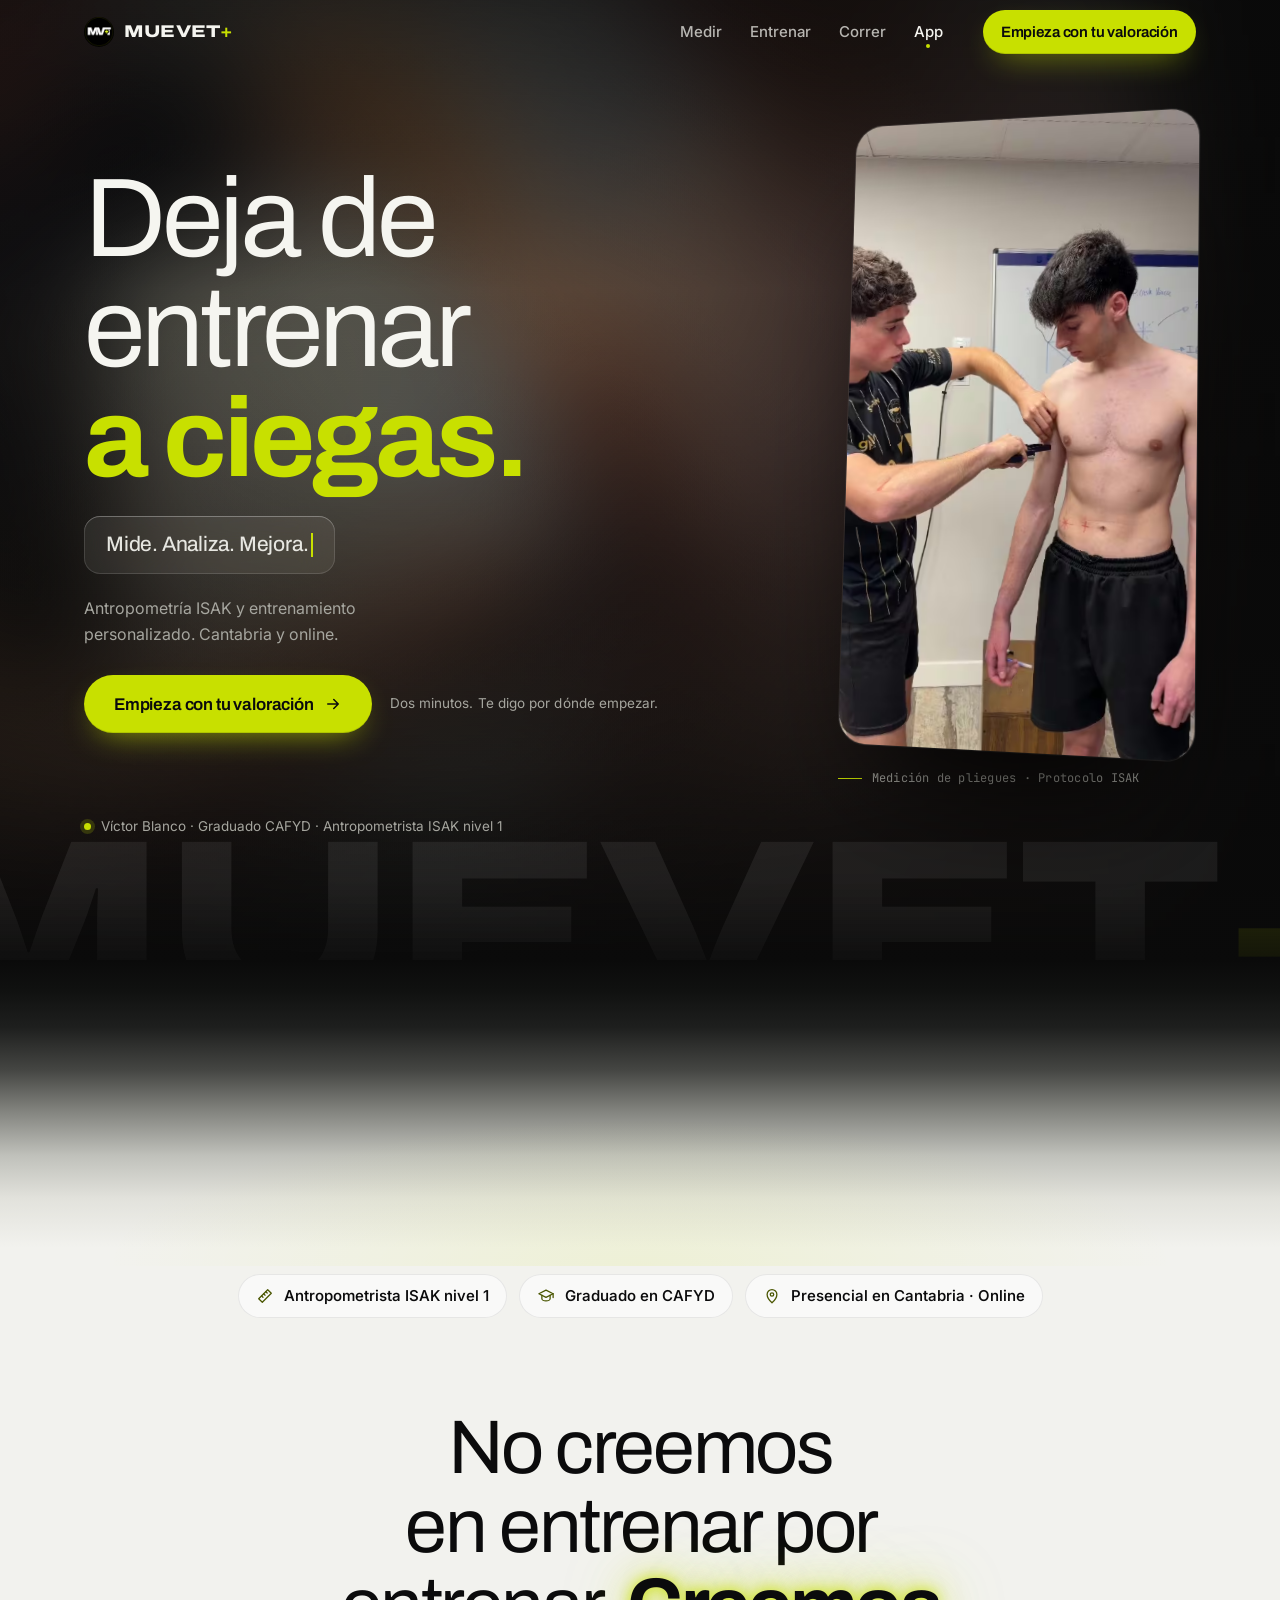
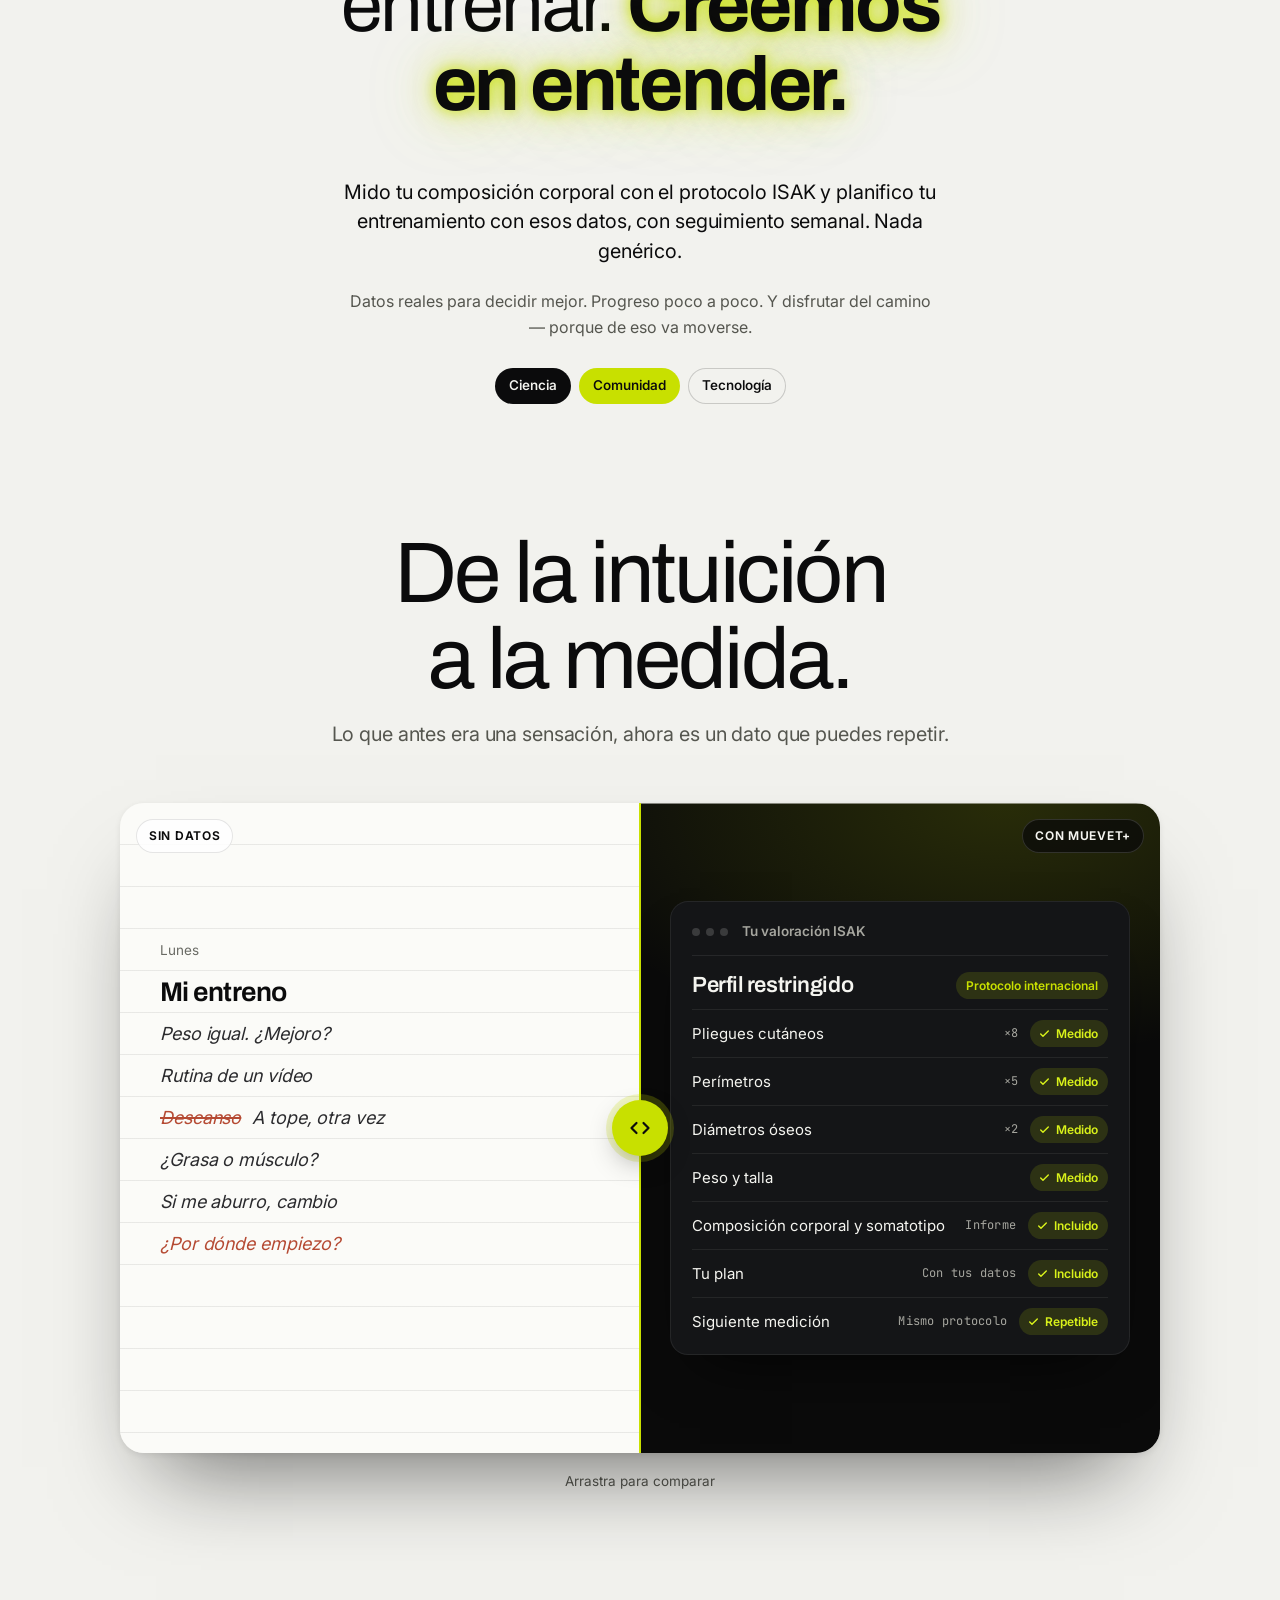
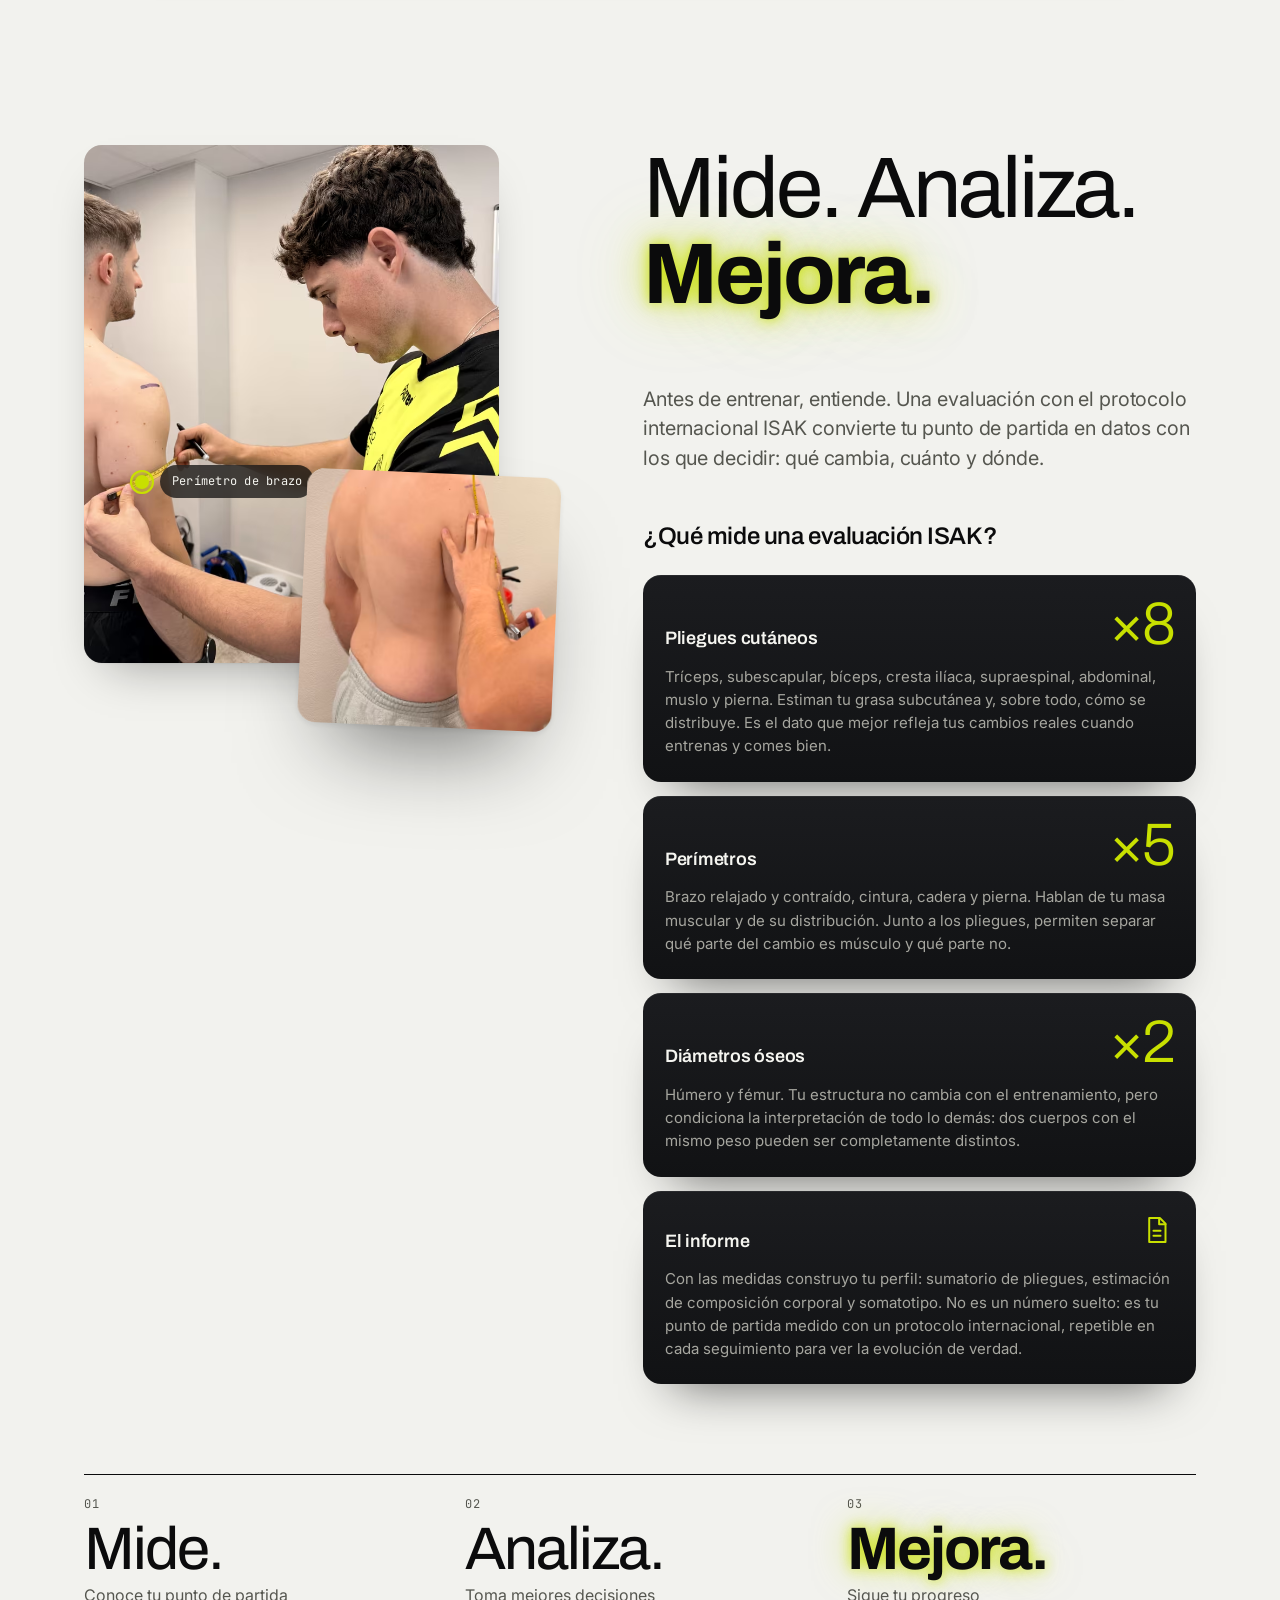
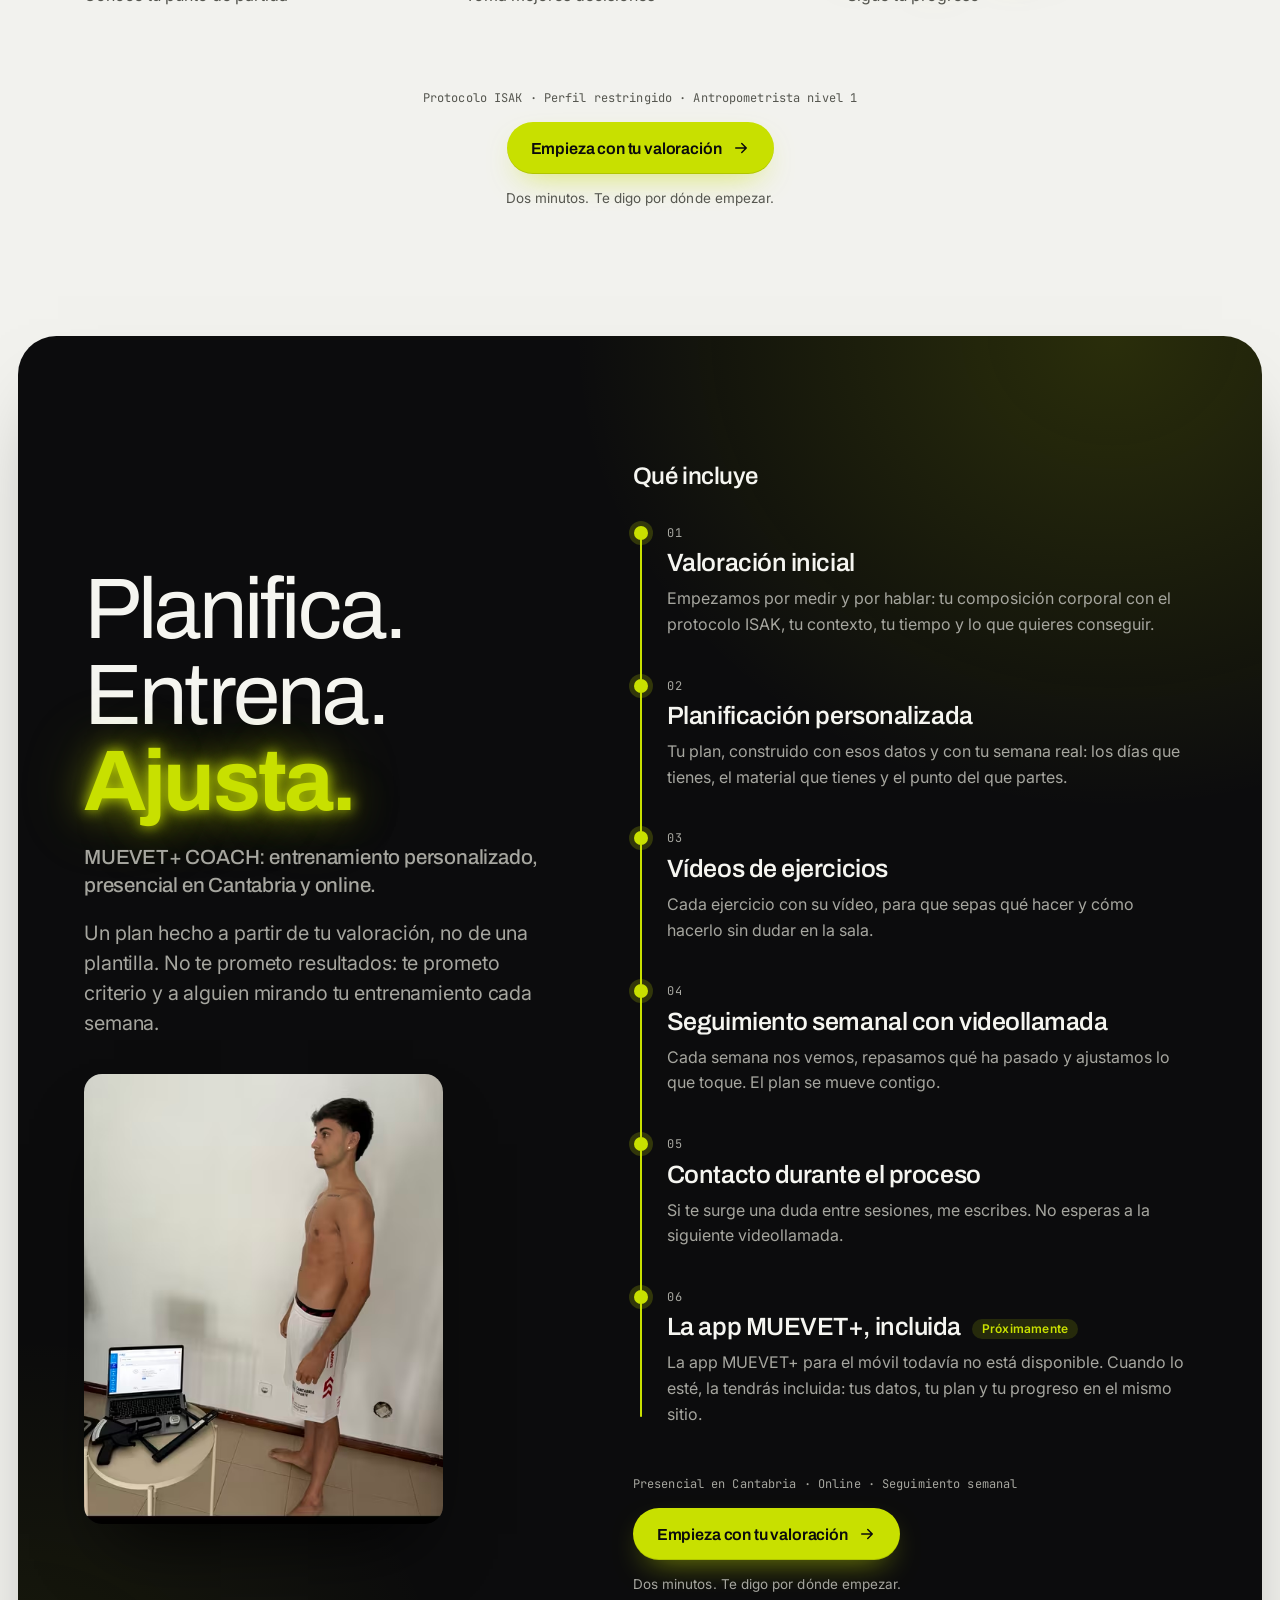
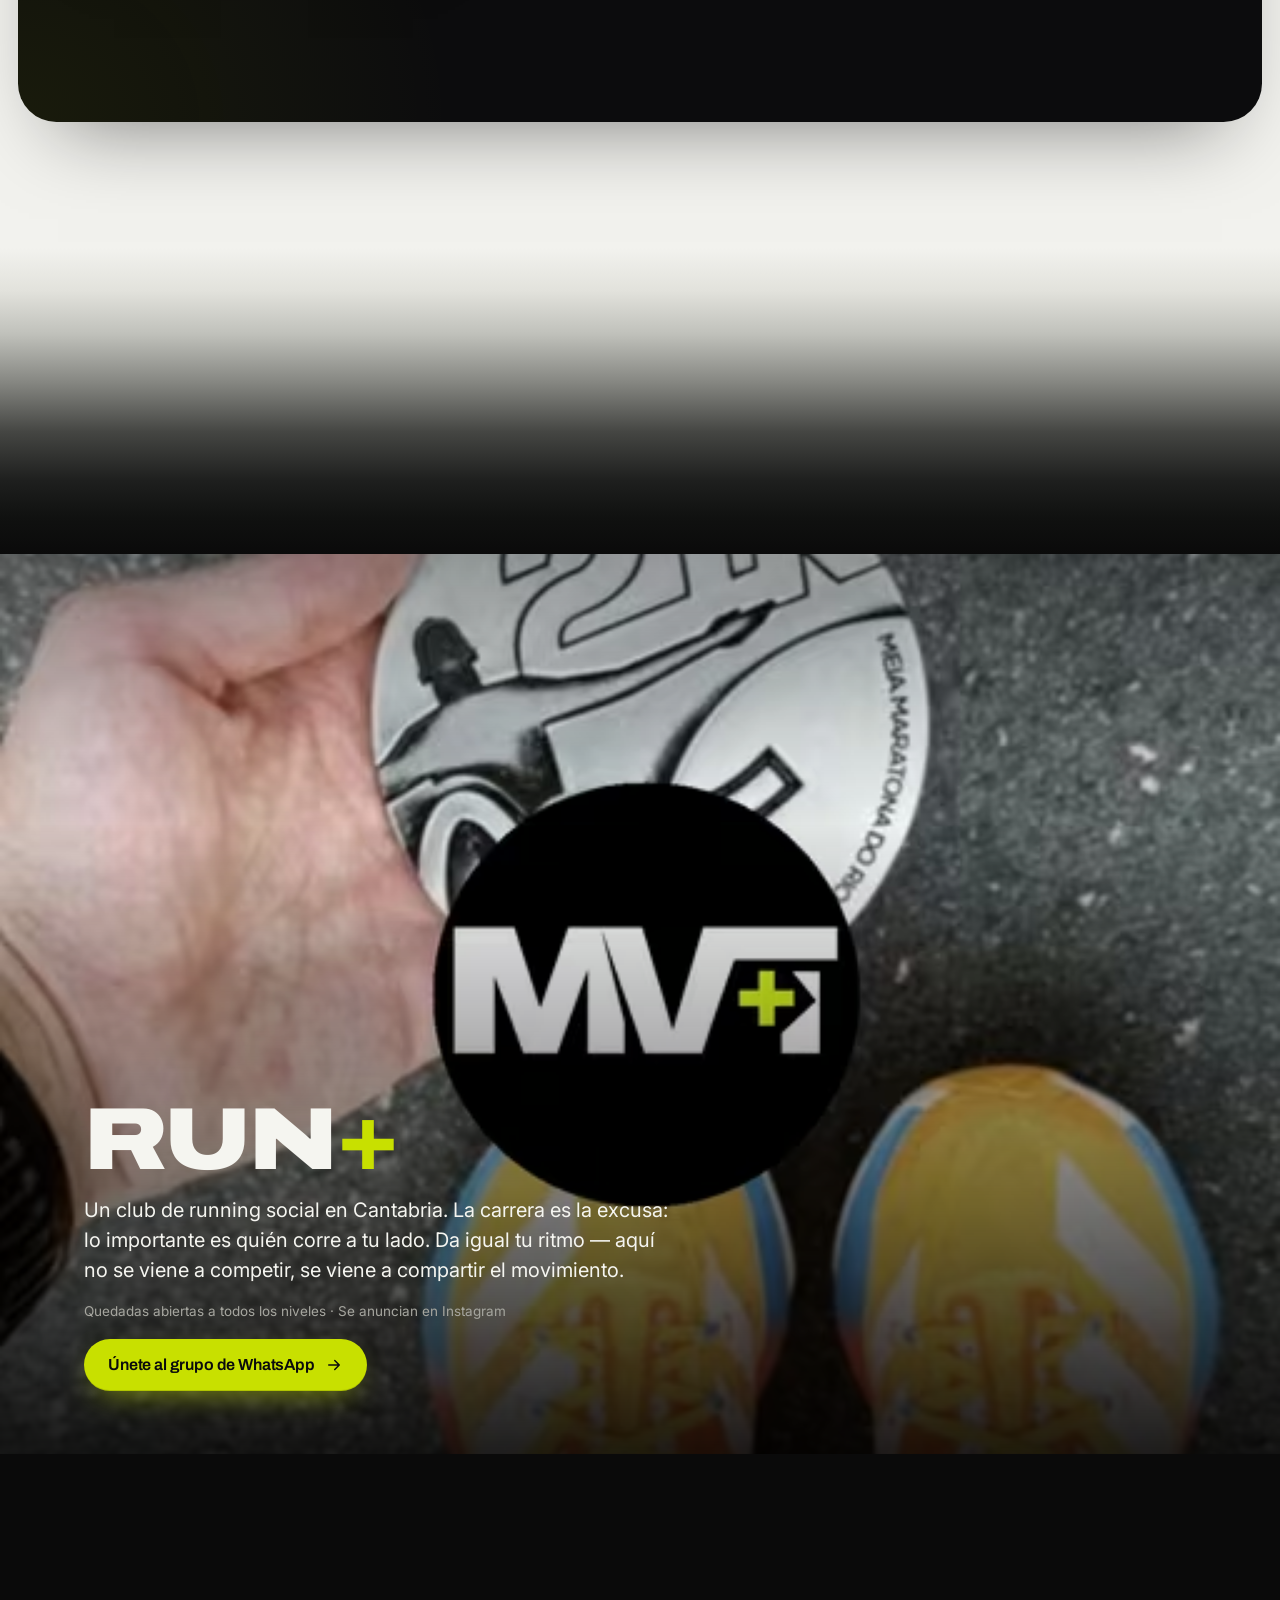
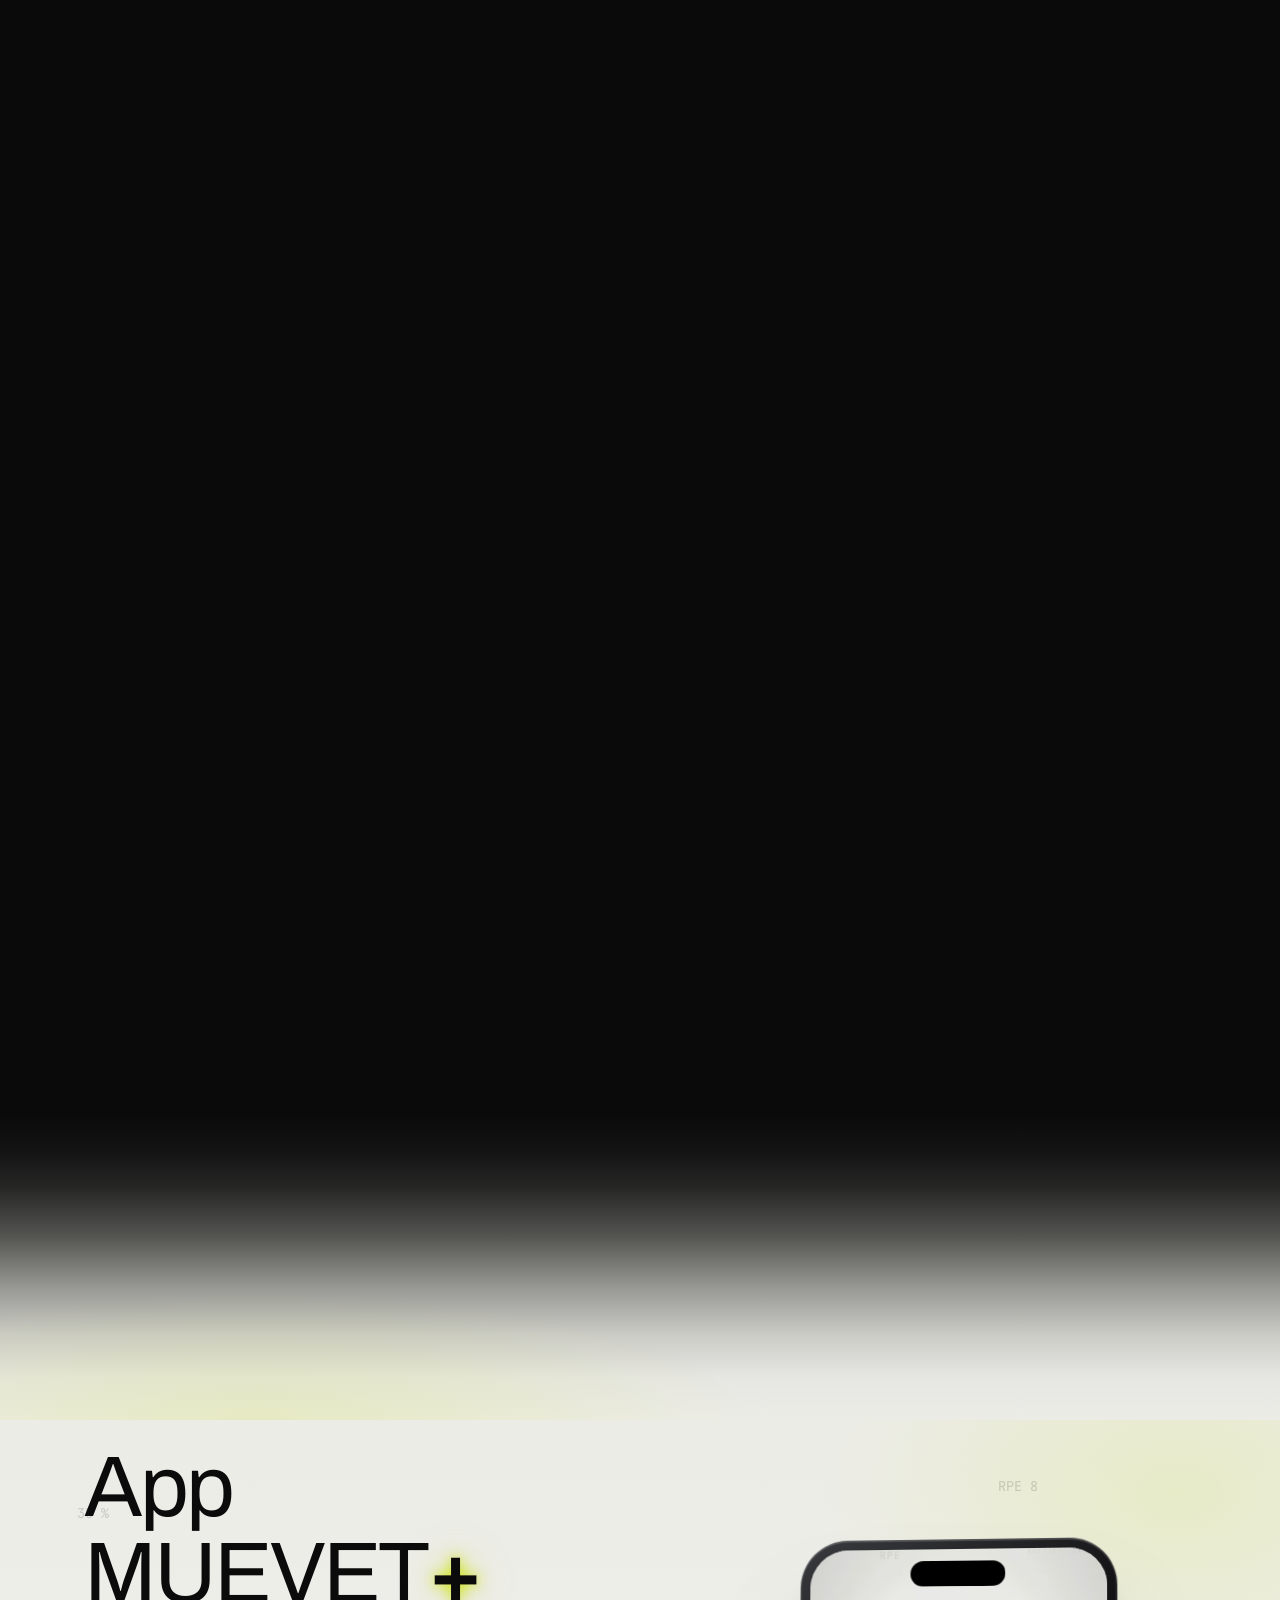
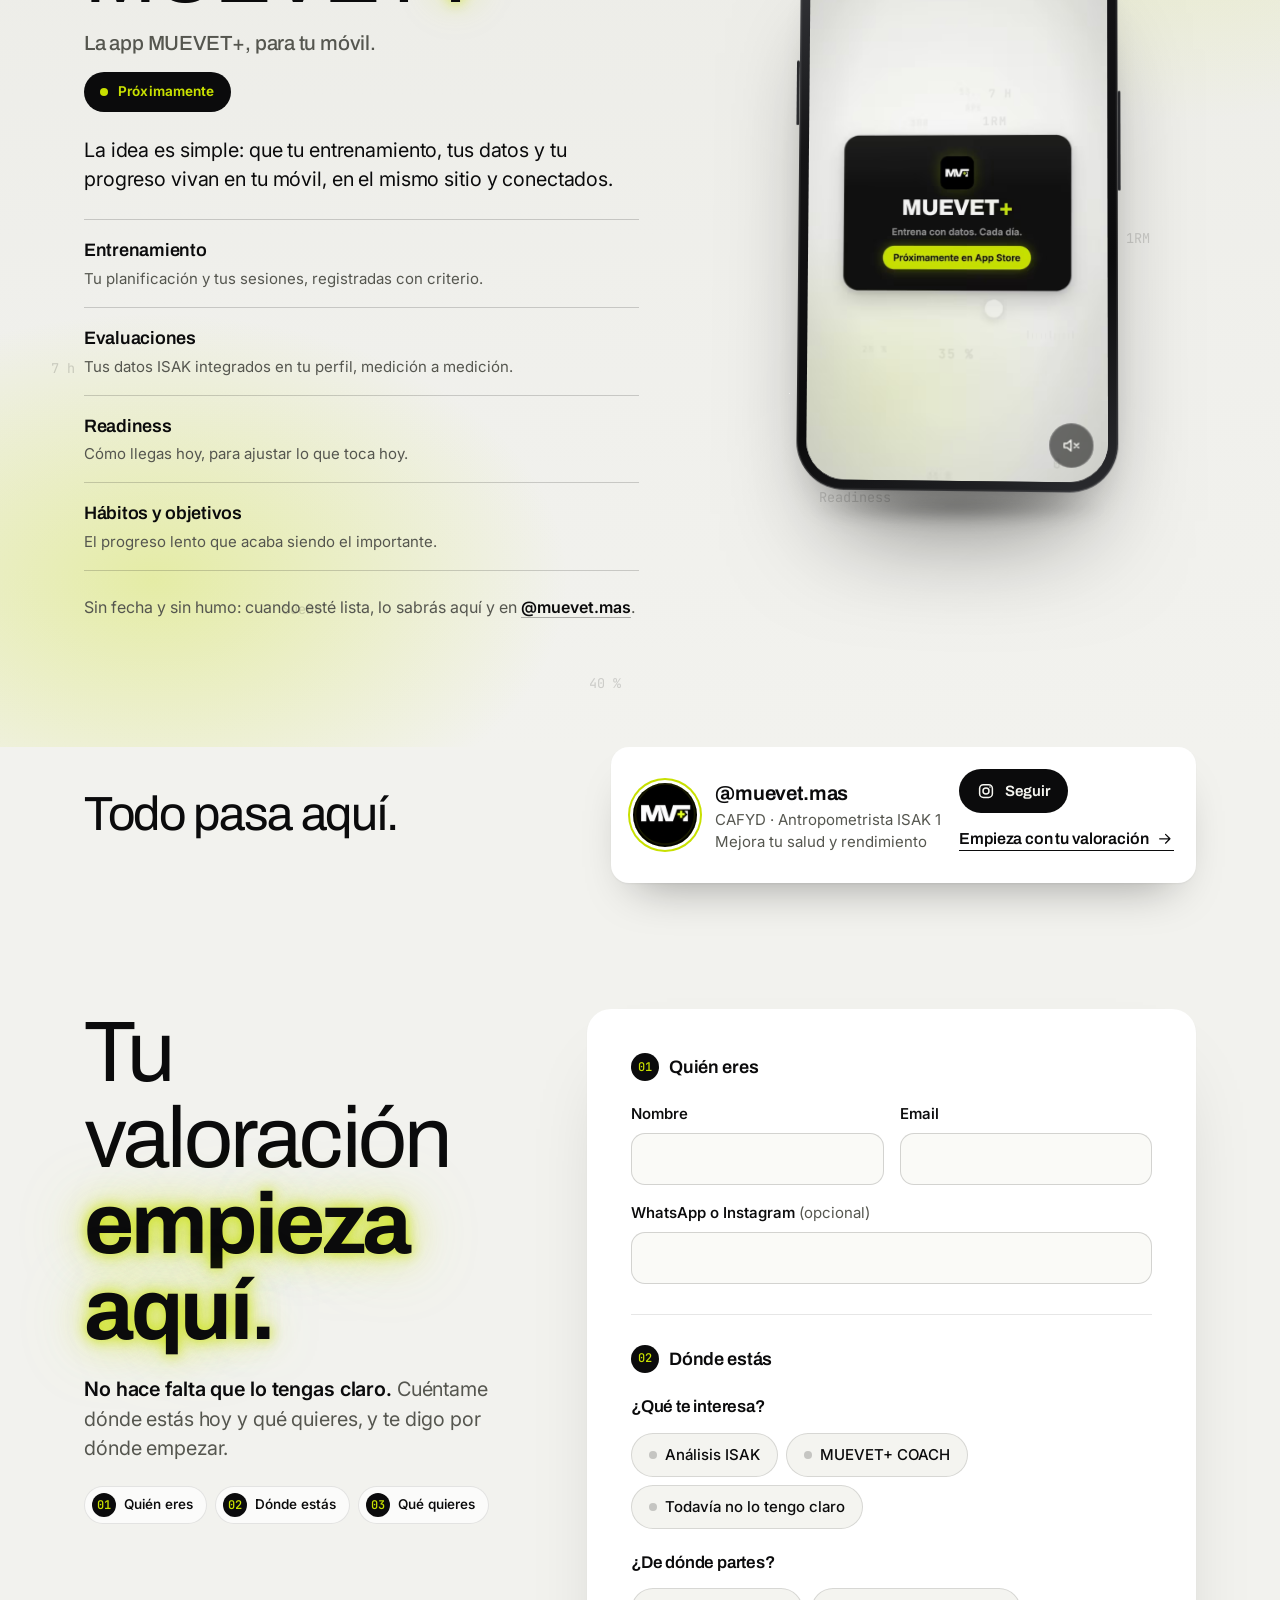
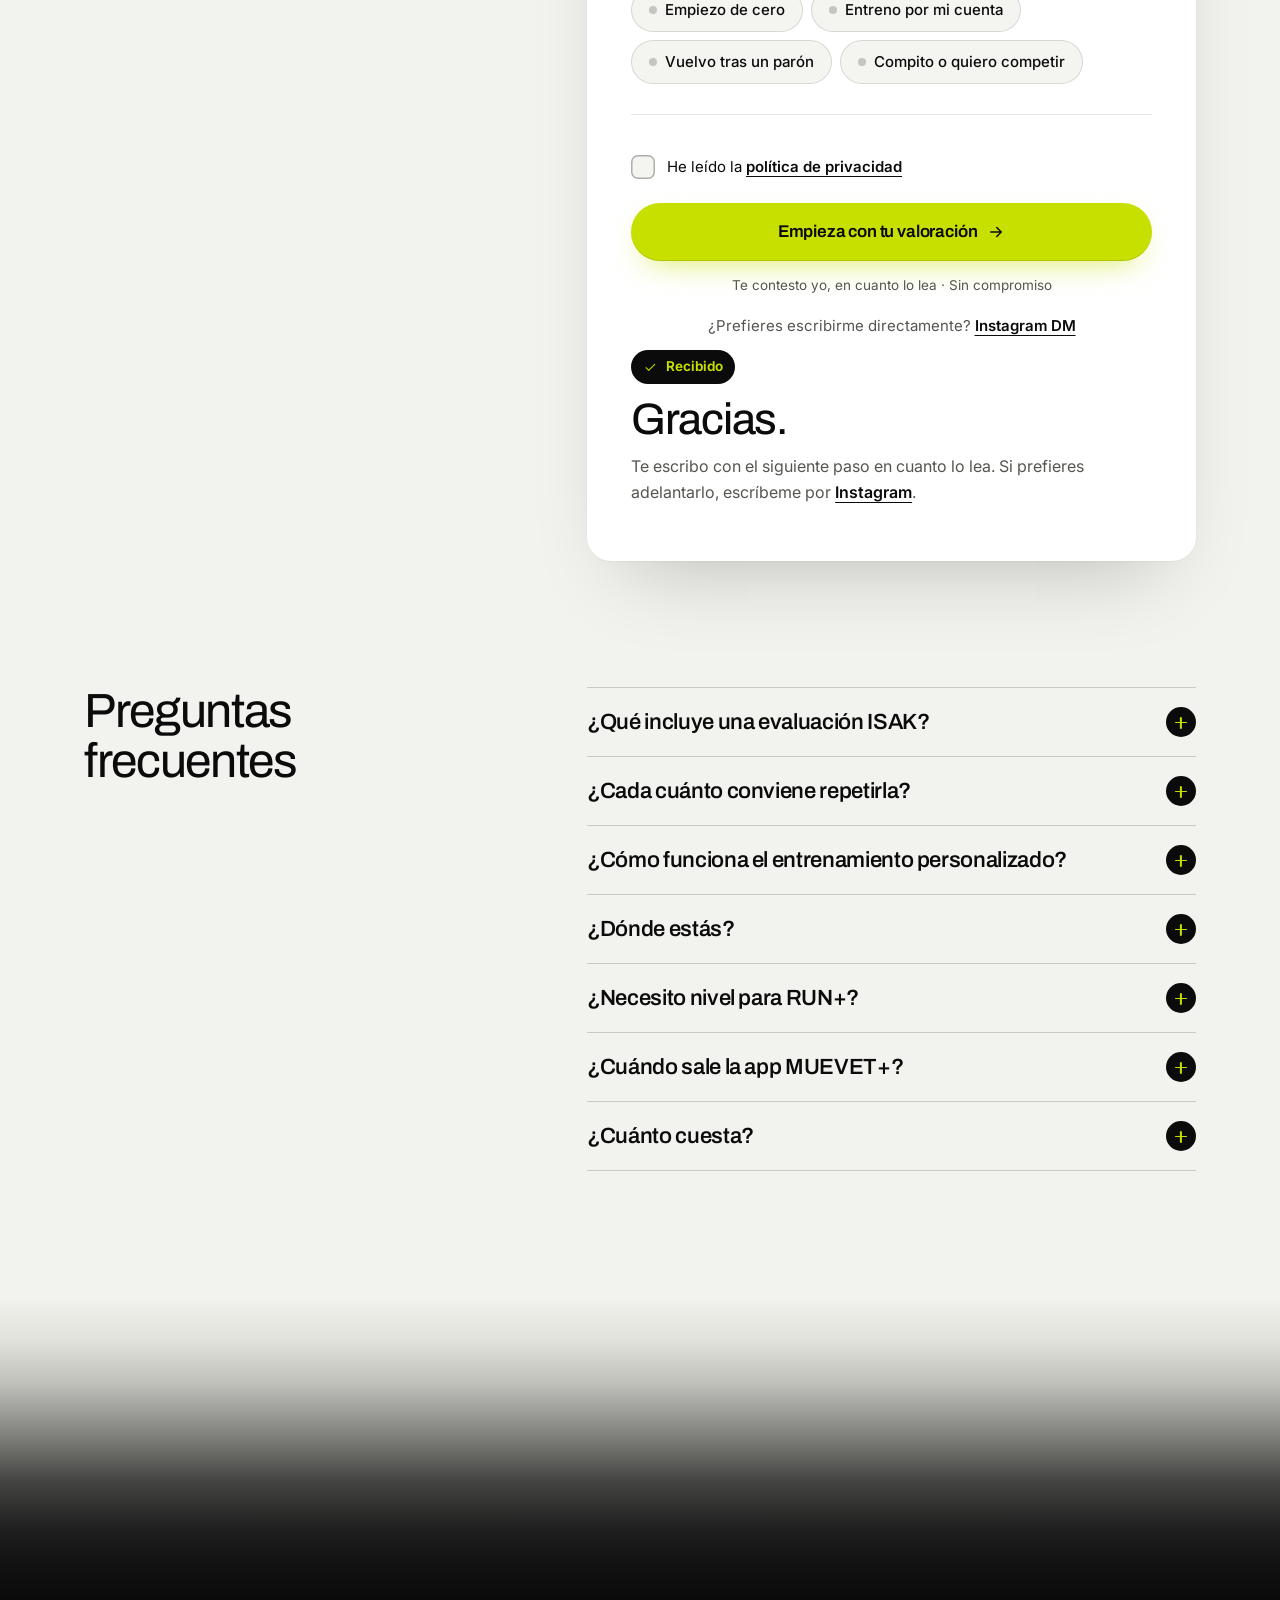
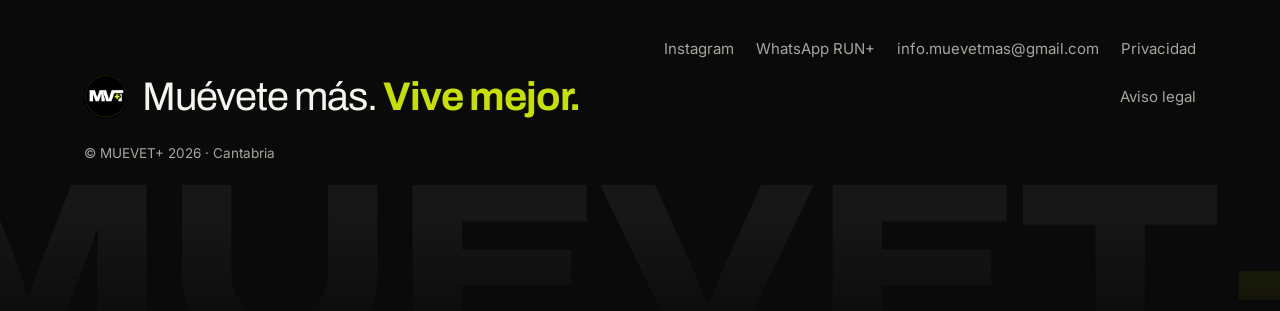
==== commit 72cf938d: "Rediseño: de la noche al día Web reconstruida desde cero con el mismo contenido real. - Portada oscu" ====
--- a/index.html
+++ b/index.html
@@ -3,16 +3,16 @@
 <head>
 <meta charset="UTF-8">
 <meta name="viewport" content="width=device-width, initial-scale=1.0, viewport-fit=cover">
-<title>MUEVET+ — Movimiento, ciencia y comunidad</title>
-<meta name="description" content="MUEVET+ es un ecosistema de movimiento en Cantabria: antropometría ISAK presencial, entrenamiento personalizado online y RUN+, un club de running social. Muévete más.">
+<title>MUEVET+ · Antropometría ISAK y entrenamiento personalizado · Cantabria</title>
+<meta name="description" content="MUEVET+ mide tu composición corporal con el protocolo ISAK y planifica tu entrenamiento con esos datos, con seguimiento semanal. Presencial en Cantabria y online. Y RUN+, un club de running social.">
 <meta name="theme-color" content="#0A0A0A">
 
 <link rel="canonical" href="https://muevetmas.com/">
 <meta property="og:type" content="website">
 <meta property="og:url" content="https://muevetmas.com/">
 <meta property="og:site_name" content="MUEVET+">
-<meta property="og:title" content="MUEVET+ — Movimiento, ciencia y comunidad">
-<meta property="og:description" content="Un ecosistema para entrenar con criterio, correr acompañado y progresar de verdad. Cantabria.">
+<meta property="og:title" content="MUEVET+ · Deja de entrenar a ciegas">
+<meta property="og:description" content="Antropometría ISAK y entrenamiento personalizado con seguimiento semanal. Cantabria y online.">
 <meta property="og:image" content="https://muevetmas.com/assets/img/og-cover.jpg">
 <meta property="og:image:width" content="1200">
 <meta property="og:image:height" content="630">
@@ -25,7 +25,8 @@
 
 <link rel="preload" href="assets/fonts/archivo-var.woff2" as="font" type="font/woff2" crossorigin>
 <link rel="preload" href="assets/fonts/inter-var.woff2" as="font" type="font/woff2" crossorigin>
-<link rel="stylesheet" href="assets/css/main.css?v=2026-09-30b">
+<link rel="preload" href="assets/img/hero/medir-poster.avif" as="image" type="image/avif" fetchpriority="high">
+<link rel="stylesheet" href="assets/css/main.css?v=2026-10-03a">
 
 <script type="application/ld+json">
 {
@@ -54,532 +55,549 @@
 </script>
 </head>
 <body>
-
-<a class="skip-link" href="#main">Saltar al contenido</a>
-
-<!-- Regla lateral de progreso (solo desktop, decorativa) -->
-<div class="ruler" aria-hidden="true">
-  <span class="ruler-track"></span>
-  <span class="ruler-cursor" id="rulerCursor"></span>
+<!--
+THESIS: La página va de la noche al día: de entrenar a ciegas a entrenar con datos. El degradado oscuro→claro es el argumento, no un adorno. Rechaza la web de gimnasio en negro y rojo y la regla con marcas de la versión anterior.
+OWN-WORLD: Noche #0A0A0A con resplandor lima; día #F2F2EE; tarjetas oscuras de app flotando sobre claro (como el vídeo de la app); Archivo fina en titulares, énfasis por peso y halo lima; JetBrains Mono solo para medidas.
+STORY: Quien entrena sin ver resultados entiende que MUEVET+ mide su cuerpo con protocolo ISAK y planifica con esos datos; lo cree por el vídeo, las fotos y la credencial; pide su valoración.
+FIRST VIEWPORT: Vídeo de medición a sangre (móvil) o en marco 3D sobre su propio resplandor (escritorio); «Deja de entrenar a ciegas.»; vidrio que escribe «Mide. Analiza. Mejora.»; botón lima; MUEVET+ gigante y difuminado.
+FORM: dirección fijada por el cliente (dimenso.ai + vídeo de la app MUEVET+); sin tirada.
+FINISH: unreviewed and undocumented is unfinished; this build ends with the finish review, the verdict, DESIGN.md, and every shipping raster carrying its provenance
+-->
+<svg class="sprite" aria-hidden="true" focusable="false">
+  <symbol id="i-arrow" viewBox="0 0 24 24"><path d="M5 12h14M13 6l6 6-6 6"/></symbol>
+  <symbol id="i-lr" viewBox="0 0 24 24"><path d="M8.5 7 3.5 12l5 5M15.5 7l5 5-5 5"/></symbol>
+  <symbol id="i-check" viewBox="0 0 24 24"><path d="m5 12.5 4.2 4.2L19 7"/></symbol>
+  <symbol id="i-play" viewBox="0 0 24 24"><path fill="currentColor" stroke="none" d="M8 5.6v12.8a.8.8 0 0 0 1.2.7l10.3-6.4a.8.8 0 0 0 0-1.4L9.2 4.9a.8.8 0 0 0-1.2.7Z"/></symbol>
+  <symbol id="i-sound-on" viewBox="0 0 24 24"><path d="M3.5 9.5H7l4.5-3.8v12.6L7 14.5H3.5z"/><path d="M15.2 9.2a4 4 0 0 1 0 5.6M17.8 6.6a7.6 7.6 0 0 1 0 10.8"/></symbol>
+  <symbol id="i-sound-off" viewBox="0 0 24 24"><path d="M3.5 9.5H7l4.5-3.8v12.6L7 14.5H3.5z"/><path d="m15.5 9.5 5 5M20.5 9.5l-5 5"/></symbol>
+  <symbol id="i-ruler" viewBox="0 0 24 24"><path d="M3.6 15.6 15.6 3.6l4.8 4.8-12 12z"/><path d="m7.4 11.8 1.9 1.9M10.2 9l1.9 1.9M13 6.2l1.9 1.9"/></symbol>
+  <symbol id="i-cap" viewBox="0 0 24 24"><path d="m2.5 9 9.5-4.8L21.5 9 12 13.8z"/><path d="M6.5 11v4.6c0 1.4 2.5 2.9 5.5 2.9s5.5-1.5 5.5-2.9V11M21.5 9v5"/></symbol>
+  <symbol id="i-pin" viewBox="0 0 24 24"><path d="M12 21s-6.5-5.7-6.5-11a6.5 6.5 0 0 1 13 0c0 5.3-6.5 11-6.5 11Z"/><circle cx="12" cy="10" r="2.3"/></symbol>
+  <symbol id="i-doc" viewBox="0 0 24 24"><path d="M6.5 3.5h7.5l4 4v13h-11.5z"/><path d="M13.5 3.5v4.5H18M9.5 12.5h5M9.5 16h5"/></symbol>
+  <symbol id="i-ig" viewBox="0 0 24 24"><rect x="3.5" y="3.5" width="17" height="17" rx="5"/><circle cx="12" cy="12" r="4"/><circle fill="currentColor" stroke="none" cx="17.3" cy="6.7" r="1"/></symbol>
+</svg>
+
+<a class="skip" href="#main">Saltar al contenido</a>
+
+<header class="nav" id="nav">
+  <div class="nav-in">
+    <a class="brand" href="#top" aria-label="MUEVET+, inicio">
+      <img src="assets/icons/logo-mv.png" alt="" width="30" height="30">
+      <span class="brand-word">MUEVET<span class="lime">+</span></span>
+    </a>
+    <nav class="nav-links" aria-label="Secciones">
+      <a href="#medir">Medir</a>
+      <a href="#entrena">Entrenar</a>
+      <a href="#corre">Correr</a>
+      <a href="#app">App</a>
+    </nav>
+    <a class="btn btn-sm nav-cta" href="#contacto">Empieza con tu valoración</a>
+    <button class="nav-toggle" id="navToggle" type="button" aria-expanded="false" aria-controls="menu">
+      <span class="sr" data-label>Abrir menú</span><i></i><i></i>
+    </button>
+  </div>
+</header>
+
+<div class="menu" id="menu" hidden>
+  <nav class="menu-links" aria-label="Menú">
+    <a href="#medir" style="--i:0">Medir</a>
+    <a href="#entrena" style="--i:1">Entrenar</a>
+    <a href="#corre" style="--i:2">Correr</a>
+    <a href="#app" style="--i:3">App</a>
+  </nav>
+  <div class="menu-foot" style="--i:4">
+    <a class="btn" href="#contacto">Empieza con tu valoración <svg class="ico"><use href="#i-arrow"/></svg></a>
+    <p class="micro">Dos minutos. Te digo por dónde empezar.</p>
+  </div>
 </div>
 
-<header class="nav" id="nav">
-  <a class="nav-brand" href="#top" aria-label="MUEVET+ — inicio">
-    <img src="assets/icons/logo-mv.png" alt="" width="34" height="34">
-  </a>
-  <nav class="nav-links" aria-label="Secciones">
-    <a href="#medir">Medir</a>
-    <a href="#entrena">Entrenar</a>
-    <a href="#corre">Correr</a>
-    <a href="#app">App</a>
-  </nav>
-  <a class="btn-pill nav-cta" href="#contacto">Empieza con tu valoración</a>
-</header>
-
 <main id="main">
 
-<!-- ══════════ ACTO 1 · CALIBRACIÓN ══════════ -->
-<section class="hero" id="top" aria-label="MUEVET+">
-  <svg class="hero-cross" viewBox="0 0 40 40" aria-hidden="true">
-    <path class="draw" d="M20 4 V36 M4 20 H36" fill="none"/>
-  </svg>
-
-  <div class="hero-grid">
+<!-- ═══ NOCHE · PORTADA ═══ -->
+<section class="hero tone-dark" id="top" aria-labelledby="h-hero">
+  <canvas class="hero-ambient" id="heroAmbient" width="64" height="36" aria-hidden="true"></canvas>
+  <div class="wrap hero-in">
     <div class="hero-copy">
-      <p class="label hero-label"><span class="line"><span class="line-in">MUEVET+ &nbsp;·&nbsp; CANTABRIA Y ONLINE</span></span></p>
-
-      <h1 class="hero-title">
-        <span class="line"><span class="line-in">Deja de</span></span>
-        <span class="line"><span class="line-in">entrenar</span></span>
-        <span class="line"><span class="line-in">a ciegas<span class="plus">.</span></span></span>
-      </h1>
-
-      <p class="hero-sub"><span class="line"><span class="line-in">Mido tu composición corporal con el protocolo ISAK y planifico tu</span></span>
-      <span class="line"><span class="line-in">entrenamiento con esos datos, con seguimiento semanal. Nada genérico.</span></span></p>
-
-      <div class="hero-actions">
-        <a class="btn-pill btn-big" href="#contacto">Empieza con tu valoración <span class="arr">→</span></a>
-        <p class="mono hero-micro">DOS MINUTOS. TE DIGO POR DÓNDE EMPEZAR.</p>
-      </div>
-
-      <div class="hero-rule" role="group" aria-label="Perfil restringido ISAK: 8 pliegues, 5 perímetros, 2 diámetros">
-        <span><b data-count="8">8</b>PLIEGUES</span>
-        <span><b data-count="5">5</b>PERÍMETROS</span>
-        <span><b data-count="2">2</b>DIÁMETROS</span>
-      </div>
-
-      <p class="mono hero-cred"><span class="note-line" aria-hidden="true"></span>VÍCTOR &nbsp;·&nbsp; GRADUADO CAFYD &nbsp;·&nbsp; ANTROPOMETRISTA ISAK NIVEL 1</p>
-    </div>
-
-    <!-- ▓▓ VÍDEO DE MEDICIÓN — EDITABLE ▓▓
-         Para cambiarlo: sustituye assets/img/hero/medir-clip.mp4 y los dos
-         pósteres medir-poster.avif / .jpg (vertical 9:16, sin audio, ideal < 300 KB).
-         El póster debe ser un fotograma del propio vídeo. -->
-    <figure class="hero-media">
-      <div class="clip-frame">
+      <h1 id="h-hero" class="d1 hero-title">Deja de entrenar <em>a&nbsp;ciegas.</em></h1>
+      <p class="hero-type glass">
+        <span class="sr">Mide. Analiza. Mejora.</span>
+        <span class="type" id="heroType" aria-hidden="true" data-text="Mide. Analiza. Mejora.">Mide. Analiza. Mejora.</span><span class="caret" aria-hidden="true"></span>
+      </p>
+      <p class="hero-sub">Antropometría ISAK y entrenamiento personalizado. Cantabria y online.</p>
+      <div class="hero-act">
+        <a class="btn btn-lg" href="#contacto">Empieza con tu valoración <svg class="ico"><use href="#i-arrow"/></svg></a>
+        <p class="micro">Dos minutos. Te digo por dónde empezar.</p>
+      </div>
+    </div>
+
+    <!-- ▓▓ VÍDEO DE MEDICIÓN — EDITABLE: assets/img/hero/medir-clip.mp4 + medir-poster.avif/.jpg ▓▓ -->
+    <figure class="hero-media" id="heroMedia">
+      <div class="clip-frame hero-frame">
         <picture class="clip-poster">
           <source type="image/avif" srcset="assets/img/hero/medir-poster.avif">
-          <img src="assets/img/hero/medir-poster.jpg" width="512" height="910" decoding="async"
-               alt="Medición de pliegues cutáneos con plicómetro en el brazo, protocolo ISAK.">
+          <img src="assets/img/hero/medir-poster.jpg" width="512" height="910" fetchpriority="high" decoding="async" alt="Víctor mide un pliegue cutáneo con el plicómetro siguiendo el protocolo ISAK.">
         </picture>
-        <video class="clip-video" width="512" height="910" muted loop playsinline preload="none"
-               aria-label="Vídeo: medición de pliegues cutáneos con plicómetro, protocolo ISAK.">
+        <video class="clip-video" id="heroVideo" width="512" height="910" muted loop playsinline preload="none" aria-label="Vídeo: medición de pliegues cutáneos con plicómetro, protocolo ISAK.">
           <source src="assets/img/hero/medir-clip.mp4" type="video/mp4">
         </video>
-        <button class="clip-play mono" type="button" hidden>VER · 5 S</button>
-      </div>
-      <figcaption class="photo-note">
-        <span class="note-line" aria-hidden="true"></span>
-        <span class="mono">MEDICIÓN DE PLIEGUES&nbsp;·&nbsp;PROTOCOLO ISAK</span>
-      </figcaption>
+        <button class="clip-play" type="button" hidden><svg class="ico"><use href="#i-play"/></svg>Ver · 5 s</button>
+      </div>
+      <figcaption class="hero-cap">Medición de pliegues · Protocolo ISAK</figcaption>
     </figure>
   </div>
-</section>
-
-<!-- ══════════ ACTO 2 · PRINCIPIOS ══════════ -->
-<section class="manifest" aria-label="Filosofía">
-  <p class="manifest-text reveal">
-    No creemos en entrenar por entrenar.<br>
-    <em>Creemos en entender.</em>
-  </p>
-  <p class="manifest-body reveal">
-    Datos reales para decidir mejor. Progreso poco a poco.
-    Y disfrutar del camino — porque de eso va moverse.
-  </p>
-  <ul class="manifest-tags reveal" aria-label="Pilares">
-    <li class="mono">[ CIENCIA ]</li>
-    <li class="mono">[ COMUNIDAD ]</li>
-    <li class="mono">[ TECNOLOGÍA ]</li>
-  </ul>
-</section>
-
-<!-- ══════════ ACTO 3 · 01 ENTRENA ══════════ -->
-<section class="chapter" id="medir" aria-labelledby="h-medir">
-  <svg class="topo" viewBox="0 0 600 600" aria-hidden="true">
-    <defs>
-      <g id="topo-rings">
-        <path d="M355 300C354 303 354 306 354 310C354 314 358 319 356 322C355 325 346 325 343 327C340 330 340 334 338 336C335 339 332 342 328 343C325 343 319 341 316 342C312 343 309 348 306 349C302 350 298 348 294 348C290 348 285 351 282 349C279 347 278 340 275 337C273 335 268 335 265 334C263 332 262 328 259 326C255 324 246 324 244 322C242 319 244 314 245 310C246 307 251 304 250 300C249 296 241 292 239 289C238 285 240 281 242 277C244 274 250 273 253 270C256 268 259 265 262 263C265 261 269 259 273 259C276 258 281 261 285 260C289 258 291 250 294 250C297 249 302 255 305 257C309 258 312 257 316 258C319 259 323 260 326 261C329 263 330 266 333 268C337 269 344 268 346 271C349 273 347 278 349 281C351 284 358 286 359 289C360 292 356 297 355 300Z"/>
-        <path d="M393 298C392 304 391 309 391 315C391 321 395 329 392 333C389 338 377 339 372 343C367 346 365 351 360 355C356 359 352 364 347 366C342 369 335 368 329 370C323 372 317 375 311 377C305 378 299 377 292 378C286 378 277 381 272 379C267 376 265 365 261 361C256 357 249 357 245 354C240 351 238 346 233 342C227 339 216 338 213 333C209 329 211 321 212 315C213 309 220 304 219 299C218 293 206 286 205 280C203 274 205 267 209 262C212 257 219 253 225 250C230 246 236 243 241 240C247 237 252 233 258 232C264 231 272 235 278 233C283 231 287 221 293 220C298 219 305 223 311 225C317 227 322 229 327 230C333 232 340 231 345 234C349 237 349 245 354 248C360 251 371 249 376 252C381 255 382 261 386 266C389 271 396 275 397 281C399 286 394 293 393 298Z"/>
-        <path d="M432 297C431 305 426 311 426 320C426 328 434 339 430 346C427 353 412 356 406 361C399 367 395 373 389 379C382 384 375 390 367 393C360 396 350 394 341 397C333 400 326 408 318 410C309 412 300 408 291 408C281 408 269 413 262 408C256 404 256 385 249 380C242 375 229 380 222 376C215 372 217 362 210 357C202 352 183 352 177 346C171 340 171 329 173 321C176 313 193 305 193 297C192 289 173 281 171 272C168 264 172 254 177 248C183 241 197 239 204 234C211 228 211 218 219 214C226 211 239 213 248 212C256 211 263 210 270 207C278 204 284 194 291 192C299 190 308 194 316 195C324 197 331 201 339 203C347 206 355 206 362 210C369 213 371 221 379 224C387 228 402 226 408 231C414 236 408 248 413 255C417 262 431 266 434 273C438 280 434 289 432 297Z"/>
-        <path d="M467 296C466 306 471 316 472 326C472 337 476 350 471 359C466 368 450 374 440 381C431 387 421 392 412 398C404 405 398 415 388 419C378 422 363 416 352 419C342 423 334 437 324 441C313 445 299 446 288 445C276 444 264 440 255 433C246 426 242 411 234 404C226 398 212 399 204 394C197 388 198 376 189 370C180 363 157 364 149 356C141 349 138 336 140 326C142 316 162 306 162 296C162 285 142 275 139 265C137 254 140 242 145 233C151 224 164 219 172 211C181 203 185 193 194 188C204 182 216 179 227 177C238 174 250 176 260 172C270 168 279 155 289 154C299 153 311 164 322 166C332 168 344 165 354 168C363 171 371 180 380 185C389 189 398 192 408 197C418 201 431 204 439 211C448 218 451 228 457 237C464 246 478 254 480 263C481 273 468 285 467 296Z"/>
-        <path d="M557 292C555 307 545 321 542 335C540 350 545 368 540 382C535 396 524 409 512 420C501 432 486 441 473 450C459 458 445 467 429 472C414 477 396 477 380 481C365 484 350 489 334 493C318 498 302 505 284 508C266 511 242 520 228 513C213 506 208 477 195 466C182 455 162 456 152 446C142 435 147 414 135 403C122 393 88 394 78 382C67 371 70 352 71 337C72 322 88 308 84 293C81 277 53 260 50 244C46 228 53 210 63 197C73 184 97 177 111 167C126 157 135 145 148 136C162 128 179 123 194 118C209 112 224 110 239 103C254 96 268 76 284 75C300 74 317 92 334 96C350 100 367 96 382 99C398 102 416 106 427 116C439 125 440 146 453 155C466 164 492 160 505 169C517 179 517 196 526 209C534 222 548 234 553 248C558 261 559 278 557 292Z"/>
-        <path d="M580 291C575 309 585 324 587 342C588 360 594 382 587 397C580 413 556 423 543 437C530 451 524 470 509 482C495 493 474 501 455 507C437 513 416 513 397 520C379 526 362 542 343 547C323 553 301 554 280 552C260 550 236 548 221 536C205 524 200 494 186 482C171 469 148 473 135 462C122 452 123 431 108 420C93 409 59 407 44 395C30 382 21 362 21 345C21 327 48 310 45 291C41 272 3 252 0 233C-2 215 18 197 30 182C42 166 59 154 73 140C87 126 94 105 113 99C132 92 166 104 185 100C205 97 216 87 232 76C248 65 263 38 281 36C299 33 321 56 340 61C359 66 378 61 396 66C414 71 432 78 446 89C460 100 462 121 478 130C495 140 531 133 545 144C559 154 552 178 564 194C575 209 612 219 615 235C618 251 585 273 580 291Z"/>
-      </g>
-      <path id="topo-lime" d="M505 294C504 306 506 318 505 330C504 343 506 357 501 369C495 380 482 389 471 397C461 406 448 412 437 419C426 426 418 438 406 442C394 447 378 442 365 445C352 449 341 459 328 463C315 467 301 470 287 470C273 470 256 471 245 463C234 456 231 434 220 426C210 418 192 422 183 415C174 408 176 392 165 385C153 377 124 378 115 369C107 360 112 343 112 330C113 318 122 307 119 294C115 281 91 266 91 254C90 241 104 229 113 219C122 208 134 200 144 190C154 181 160 169 172 163C184 157 202 157 216 155C229 153 242 156 254 149C266 143 274 117 286 114C299 110 315 124 328 128C341 132 354 135 366 139C379 142 393 144 403 151C413 158 415 174 425 181C435 189 453 188 464 196C474 203 478 215 487 225C495 235 511 244 514 256C517 267 506 282 505 294Z"/>
-    </defs>
-    <use href="#topo-rings"/>
-    <use class="t-lime" href="#topo-lime"/>
-  </svg>
-  <header class="chapter-head reveal">
-    <span class="mono chapter-num">01</span>
-    <div>
-      <h2 id="h-medir" class="chapter-title">Mide. Analiza.<br><span class="plus">Mejora.</span></h2>
-      <p class="chapter-sub">Antropometría ISAK, presencial en Cantabria.</p>
-    </div>
-  </header>
-
-  <div class="medir-grid">
-    <figure class="photo reveal medir-p1">
-      <div class="photo-mask" data-drift>
+
+  <p class="hero-cred"><span class="dot" aria-hidden="true"></span>Víctor Blanco · Graduado CAFYD · Antropometrista ISAK nivel 1</p>
+  <div class="hero-mark" id="heroMark" aria-hidden="true">MUEVET<span>+</span></div>
+</section>
+
+<!-- ═══ AMANECER · de la noche al día ═══ -->
+<div class="fade fade-n2d" aria-hidden="true"></div>
+
+<section class="dawn tone-day" aria-labelledby="h-manifest">
+  <div class="wrap">
+    <ul class="creds" aria-label="Credenciales">
+      <li data-rv><svg class="ico"><use href="#i-ruler"/></svg>Antropometrista ISAK nivel&nbsp;1</li>
+      <li data-rv style="--i:1"><svg class="ico"><use href="#i-cap"/></svg>Graduado en CAFYD</li>
+      <li data-rv style="--i:2"><svg class="ico"><use href="#i-pin"/></svg>Presencial en Cantabria · Online</li>
+    </ul>
+
+    <h2 id="h-manifest" class="manifest" data-words>No creemos en entrenar por entrenar. <em>Creemos en entender.</em></h2>
+
+    <div class="manifest-body">
+      <p class="lead" data-rv>Mido tu composición corporal con el protocolo ISAK y planifico tu entrenamiento con esos datos, con seguimiento semanal. Nada genérico.</p>
+      <p data-rv style="--i:1">Datos reales para decidir mejor. Progreso poco a poco. Y disfrutar del camino — porque de eso va moverse.</p>
+      <ul class="tags" aria-label="Lo que nos mueve" data-rv style="--i:2">
+        <li>Ciencia</li><li>Comunidad</li><li>Tecnología</li>
+      </ul>
+    </div>
+  </div>
+</section>
+
+<!-- ═══ COMPARADOR · sin datos / con MUEVET+ ═══ -->
+<section class="compare tone-day" aria-labelledby="h-cmp">
+  <div class="wrap">
+    <header class="sec-head center">
+      <h2 id="h-cmp" class="d2" data-rv>De la intuición <br class="br-d">a la medida.</h2>
+      <p class="lead" data-rv style="--i:1">Lo que antes era una sensación, ahora es un dato que puedes repetir.</p>
+    </header>
+
+    <div class="cmp" id="cmp" style="--x:50%" data-rv>
+      <!-- Antes: notas de alguien que entrena sin datos (ilustrativo) -->
+      <div class="cmp-layer cmp-before">
+        <div class="notes">
+          <p class="notes-date">Lunes</p>
+          <p class="notes-title">Mi entreno</p>
+          <ul class="notes-list">
+            <li>Peso igual. ¿Mejoro?</li>
+            <li>Rutina de un vídeo</li>
+            <li><s>Descanso</s> A tope, otra vez</li>
+            <li>¿Grasa o músculo?</li>
+            <li>Si me aburro, cambio</li>
+            <li class="notes-q">¿Por dónde empiezo?</li>
+          </ul>
+        </div>
+      </div>
+
+      <!-- Después: lo que contiene una valoración (sin cifras inventadas) -->
+      <div class="cmp-layer cmp-after">
+        <div class="report">
+          <div class="report-bar"><span></span><span></span><span></span><b>Tu valoración ISAK</b></div>
+          <div class="report-head">
+            <p class="report-title">Perfil restringido</p>
+            <span class="report-pill">Protocolo internacional</span>
+          </div>
+          <ul class="report-rows">
+            <li><span><span class="l-long">Pliegues cutáneos</span><span class="l-short">Pliegues</span></span><em>×8</em><i class="ok"><svg class="ico"><use href="#i-check"/></svg><b>Medido</b></i></li>
+            <li><span>Perímetros</span><em>×5</em><i class="ok"><svg class="ico"><use href="#i-check"/></svg><b>Medido</b></i></li>
+            <li><span><span class="l-long">Diámetros óseos</span><span class="l-short">Diámetros</span></span><em>×2</em><i class="ok"><svg class="ico"><use href="#i-check"/></svg><b>Medido</b></i></li>
+            <li><span>Peso y talla</span><em></em><i class="ok"><svg class="ico"><use href="#i-check"/></svg><b>Medido</b></i></li>
+            <li><span><span class="l-long">Composición corporal y somatotipo</span><span class="l-short">Composición</span></span><em>Informe</em><i class="ok"><svg class="ico"><use href="#i-check"/></svg><b>Incluido</b></i></li>
+            <li><span>Tu plan</span><em class="e-long">Con tus datos</em><i class="ok"><svg class="ico"><use href="#i-check"/></svg><b>Incluido</b></i></li>
+            <li><span><span class="l-long">Siguiente medición</span><span class="l-short">Repetible</span></span><em class="e-long">Mismo protocolo</em><i class="ok"><svg class="ico"><use href="#i-check"/></svg><b>Repetible</b></i></li>
+          </ul>
+        </div>
+      </div>
+
+      <span class="cmp-tag cmp-tag-l" aria-hidden="true">Sin datos</span>
+      <span class="cmp-tag cmp-tag-r" aria-hidden="true">Con MUEVET+</span>
+      <div class="cmp-handle" aria-hidden="true"><span class="cmp-knob"><svg class="ico"><use href="#i-lr"/></svg></span></div>
+      <input class="cmp-range" id="cmpRange" type="range" min="0" max="100" value="50" aria-label="Comparar: a la izquierda, sin datos; a la derecha, con MUEVET+">
+    </div>
+    <p class="cmp-hint" aria-hidden="true">Arrastra para comparar</p>
+  </div>
+</section>
+
+<!-- ═══ MEDIR ═══ -->
+<section class="medir tone-day" id="medir" aria-labelledby="h-medir">
+  <div class="wrap medir-grid">
+    <div class="medir-media" id="medirMedia">
+      <figure class="ph ph-a" data-rv>
         <picture>
-          <source type="image/avif" srcset="assets/img/isak-01-480.avif 480w, assets/img/isak-01-768.avif 768w, assets/img/isak-01-1200.avif 1200w" sizes="(min-width:1080px) 42vw, 100vw">
-          <source type="image/webp" srcset="assets/img/isak-01-480.webp 480w, assets/img/isak-01-768.webp 768w, assets/img/isak-01-1200.webp 1200w" sizes="(min-width:1080px) 42vw, 100vw">
-          <img src="assets/img/isak-01-768.jpg" srcset="assets/img/isak-01-480.jpg 480w, assets/img/isak-01-768.jpg 768w, assets/img/isak-01-1200.jpg 1200w" sizes="(min-width:1080px) 42vw, 100vw"
+          <source type="image/avif" srcset="assets/img/isak-01-480.avif 480w, assets/img/isak-01-768.avif 768w, assets/img/isak-01-1200.avif 1200w" sizes="(min-width:1024px) 40vw, 86vw">
+          <source type="image/webp" srcset="assets/img/isak-01-480.webp 480w, assets/img/isak-01-768.webp 768w, assets/img/isak-01-1200.webp 1200w" sizes="(min-width:1024px) 40vw, 86vw">
+          <img src="assets/img/isak-01-768.jpg" srcset="assets/img/isak-01-480.jpg 480w, assets/img/isak-01-768.jpg 768w, assets/img/isak-01-1200.jpg 1200w" sizes="(min-width:1024px) 40vw, 86vw"
                width="4080" height="5100" loading="lazy" decoding="async"
                alt="Evaluación antropométrica real: medición del perímetro de brazo con cinta métrica siguiendo el protocolo ISAK.">
         </picture>
-      </div>
-      <figcaption class="photo-note">
-        <span class="note-line" aria-hidden="true"></span>
-        <span class="mono">PERÍMETRO DE BRAZO&nbsp;·&nbsp;PROTOCOLO ISAK</span>
-      </figcaption>
-    </figure>
-
-    <div class="medir-a">
-      <p class="medir-intro reveal">Antes de entrenar, entiende. Una evaluación con el protocolo internacional ISAK convierte tu punto de partida en datos con los que decidir: qué cambia, cuánto y dónde.</p>
-      <h3 class="isak-title reveal"><span class="plus" aria-hidden="true">+</span> ¿Qué mide una evaluación ISAK?</h3>
-      <div class="isak-list">
-        <article class="isak-item reveal">
-          <h4 class="mono isak-num"><span class="plus" aria-hidden="true">+</span> 01&nbsp;·&nbsp;PLIEGUES CUTÁNEOS (×<b data-count="8">8</b>)</h4>
-          <p>Tríceps, subescapular, bíceps, cresta ilíaca, supraespinal, abdominal, muslo y pierna. Estiman tu grasa subcutánea y, sobre todo, cómo se distribuye. Es el dato que mejor refleja tus cambios reales cuando entrenas y comes bien.</p>
-        </article>
-        <article class="isak-item reveal">
-          <h4 class="mono isak-num"><span class="plus" aria-hidden="true">+</span> 02&nbsp;·&nbsp;PERÍMETROS (×<b data-count="5">5</b>)</h4>
-          <p>Brazo relajado y contraído, cintura, cadera y pierna. Hablan de tu masa muscular y de su distribución. Junto a los pliegues, permiten separar qué parte del cambio es músculo y qué parte no.</p>
-        </article>
-        <article class="isak-item reveal">
-          <h4 class="mono isak-num"><span class="plus" aria-hidden="true">+</span> 03&nbsp;·&nbsp;DIÁMETROS ÓSEOS (×<b data-count="2">2</b>)</h4>
-          <p>Húmero y fémur. Tu estructura no cambia con el entrenamiento, pero condiciona la interpretación de todo lo demás: dos cuerpos con el mismo peso pueden ser completamente distintos.</p>
-        </article>
-        <article class="isak-item reveal">
-          <h4 class="mono isak-num"><span class="plus" aria-hidden="true">+</span> 04&nbsp;·&nbsp;EL INFORME</h4>
-          <p>Con las medidas construyo tu perfil: sumatorio de pliegues, estimación de composición corporal y somatotipo. No es un número suelto: es tu punto de partida medido con un protocolo internacional, repetible en cada seguimiento para ver la evolución de verdad.</p>
-        </article>
-      </div>
-    </div>
-
-    <figure class="photo reveal medir-p2">
-      <div class="photo-mask">
+        <span class="pin" aria-hidden="true"></span>
+        <figcaption class="pin-label">Perímetro de brazo</figcaption>
+      </figure>
+      <figure class="ph ph-b" data-rv style="--i:2">
         <picture>
-          <source type="image/avif" srcset="assets/img/medir/pliegue-480.avif 480w, assets/img/medir/pliegue-640.avif 640w" sizes="(min-width:1080px) 30vw, 100vw">
-          <source type="image/webp" srcset="assets/img/medir/pliegue-480.webp 480w, assets/img/medir/pliegue-640.webp 640w" sizes="(min-width:1080px) 30vw, 100vw">
-          <img src="assets/img/medir/pliegue-640.jpg" srcset="assets/img/medir/pliegue-480.jpg 480w, assets/img/medir/pliegue-640.jpg 640w" sizes="(min-width:1080px) 30vw, 100vw"
+          <source type="image/avif" srcset="assets/img/medir/pliegue-480.avif 480w, assets/img/medir/pliegue-640.avif 640w" sizes="(min-width:1024px) 22vw, 52vw">
+          <source type="image/webp" srcset="assets/img/medir/pliegue-480.webp 480w, assets/img/medir/pliegue-640.webp 640w" sizes="(min-width:1024px) 22vw, 52vw">
+          <img src="assets/img/medir/pliegue-640.jpg" srcset="assets/img/medir/pliegue-480.jpg 480w, assets/img/medir/pliegue-640.jpg 640w" sizes="(min-width:1024px) 22vw, 52vw"
                width="640" height="640" loading="lazy" decoding="async"
                alt="Medición antropométrica con plicómetro, protocolo ISAK.">
         </picture>
-      </div>
-    </figure>
-
-    <div class="medir-b">
-      <ul class="gains reveal">
-        <li><span class="mono gain-n">01</span> Conoce tu punto de partida</li>
-        <li><span class="mono gain-n">02</span> Toma mejores decisiones</li>
-        <li><span class="mono gain-n">03</span> Sigue tu progreso</li>
+      </figure>
+    </div>
+
+    <div class="medir-copy">
+      <h2 id="h-medir" class="d2" data-rv>Mide. Analiza. <em>Mejora.</em></h2>
+      <p class="sub" data-rv style="--i:1">Antropometría ISAK, presencial en Cantabria.</p>
+      <p class="lead" data-rv style="--i:2">Antes de entrenar, entiende. Una evaluación con el protocolo internacional ISAK convierte tu punto de partida en datos con los que decidir: qué cambia, cuánto y dónde.</p>
+
+      <h3 class="h3" data-rv>¿Qué mide una evaluación ISAK?</h3>
+      <ol class="isak">
+        <li class="icard" data-rv>
+          <div class="icard-top"><span class="icard-label">Pliegues cutáneos</span><span class="icard-num">×<b data-count="8">8</b></span></div>
+          <p>Tríceps, subescapular, bíceps, cresta ilíaca, supraespinal, abdominal, muslo y pierna. Estiman tu grasa subcutánea y, sobre todo, cómo se distribuye. Es el dato que mejor refleja tus cambios reales cuando entrenas y comes bien.</p>
+        </li>
+        <li class="icard" data-rv>
+          <div class="icard-top"><span class="icard-label">Perímetros</span><span class="icard-num">×<b data-count="5">5</b></span></div>
+          <p>Brazo relajado y contraído, cintura, cadera y pierna. Hablan de tu masa muscular y de su distribución. Junto a los pliegues, permiten separar qué parte del cambio es músculo y qué parte no.</p>
+        </li>
+        <li class="icard" data-rv>
+          <div class="icard-top"><span class="icard-label">Diámetros óseos</span><span class="icard-num">×<b data-count="2">2</b></span></div>
+          <p>Húmero y fémur. Tu estructura no cambia con el entrenamiento, pero condiciona la interpretación de todo lo demás: dos cuerpos con el mismo peso pueden ser completamente distintos.</p>
+        </li>
+        <li class="icard icard-report" data-rv>
+          <div class="icard-top"><span class="icard-label">El informe</span><svg class="ico icard-ico" aria-hidden="true"><use href="#i-doc"/></svg></div>
+          <p>Con las medidas construyo tu perfil: sumatorio de pliegues, estimación de composición corporal y somatotipo. No es un número suelto: es tu punto de partida medido con un protocolo internacional, repetible en cada seguimiento para ver la evolución de verdad.</p>
+        </li>
+      </ol>
+    </div>
+  </div>
+
+  <div class="wrap steps" id="steps">
+    <span class="steps-line" aria-hidden="true"><i id="stepsFill"></i></span>
+    <ol class="step-list">
+      <li data-rv><span class="step-n">01</span><strong class="step-w">Mide.</strong><span class="step-t">Conoce tu punto de partida</span></li>
+      <li data-rv style="--i:1"><span class="step-n">02</span><strong class="step-w">Analiza.</strong><span class="step-t">Toma mejores decisiones</span></li>
+      <li data-rv style="--i:2"><span class="step-n">03</span><strong class="step-w">Mejora.</strong><span class="step-t">Sigue tu progreso</span></li>
+    </ol>
+  </div>
+
+  <div class="wrap cta-row" data-rv>
+    <p class="cred-line">Protocolo ISAK · Perfil restringido · Antropometrista nivel 1</p>
+    <a class="btn" href="#contacto" data-preset="Análisis ISAK">Empieza con tu valoración <svg class="ico"><use href="#i-arrow"/></svg></a>
+    <p class="micro">Dos minutos. Te digo por dónde empezar.</p>
+  </div>
+</section>
+
+<!-- ═══ ENTRENAR · MUEVET+ COACH (isla oscura) ═══ -->
+<section class="coach-sec tone-day" id="entrena" aria-labelledby="h-entrena">
+  <div class="island tone-dark">
+    <div class="wrap coach-grid">
+      <div class="coach-side">
+        <h2 id="h-entrena" class="d2" data-rv>Planifica. Entrena. <em>Ajusta.</em></h2>
+        <p class="sub" data-rv style="--i:1">MUEVET+ COACH: entrenamiento personalizado, presencial en Cantabria y online.</p>
+        <p class="lead" data-rv style="--i:2">Un plan hecho a partir de tu valoración, no de una plantilla. No te prometo resultados: te prometo criterio y a alguien mirando tu entrenamiento cada semana.</p>
+        <figure class="ph ph-coach" data-rv>
+          <picture>
+            <source type="image/avif" srcset="assets/img/coach/valoracion-480.avif 480w, assets/img/coach/valoracion-768.avif 768w" sizes="(min-width:1024px) 34vw, 88vw">
+            <source type="image/webp" srcset="assets/img/coach/valoracion-480.webp 480w, assets/img/coach/valoracion-768.webp 768w" sizes="(min-width:1024px) 34vw, 88vw">
+            <img src="assets/img/coach/valoracion-768.jpg" srcset="assets/img/coach/valoracion-480.jpg 480w, assets/img/coach/valoracion-768.jpg 768w" sizes="(min-width:1024px) 34vw, 88vw"
+                 width="768" height="960" loading="lazy" decoding="async"
+                 alt="Valoración antropométrica, protocolo ISAK.">
+          </picture>
+        </figure>
+      </div>
+
+      <div class="coach-main">
+        <h3 class="h3" data-rv>Qué incluye</h3>
+        <div class="csteps-wrap" id="csteps">
+        <span class="rail" aria-hidden="true"><i id="railFill"></i></span>
+        <ol class="csteps">
+          <li class="cstep"><span class="cstep-n">01</span><h4>Valoración inicial</h4><p>Empezamos por medir y por hablar: tu composición corporal con el protocolo ISAK, tu contexto, tu tiempo y lo que quieres conseguir.</p></li>
+          <li class="cstep"><span class="cstep-n">02</span><h4>Planificación personalizada</h4><p>Tu plan, construido con esos datos y con tu semana real: los días que tienes, el material que tienes y el punto del que partes.</p></li>
+          <li class="cstep"><span class="cstep-n">03</span><h4>Vídeos de ejercicios</h4><p>Cada ejercicio con su vídeo, para que sepas qué hacer y cómo hacerlo sin dudar en la sala.</p></li>
+          <li class="cstep"><span class="cstep-n">04</span><h4>Seguimiento semanal con videollamada</h4><p>Cada semana nos vemos, repasamos qué ha pasado y ajustamos lo que toque. El plan se mueve contigo.</p></li>
+          <li class="cstep"><span class="cstep-n">05</span><h4>Contacto durante el proceso</h4><p>Si te surge una duda entre sesiones, me escribes. No esperas a la siguiente videollamada.</p></li>
+          <li class="cstep"><span class="cstep-n">06</span><h4>La app MUEVET+, incluida <span class="soon-tag">Próximamente</span></h4><p>La app MUEVET+ para el móvil todavía no está disponible. Cuando lo esté, la tendrás incluida: tus datos, tu plan y tu progreso en el mismo sitio.</p></li>
+        </ol>
+        </div>
+        <div class="cta-row cta-row-l" data-rv>
+          <p class="cred-line">Presencial en Cantabria · Online · Seguimiento semanal</p>
+          <a class="btn" href="#contacto" data-preset="MUEVET+ COACH">Empieza con tu valoración <svg class="ico"><use href="#i-arrow"/></svg></a>
+          <p class="micro">Dos minutos. Te digo por dónde empezar.</p>
+        </div>
+      </div>
+    </div>
+  </div>
+</section>
+
+<!-- ═══ CORRER · RUN+ ═══ -->
+<div class="fade fade-d2n" aria-hidden="true"></div>
+
+<section class="run tone-dark" id="corre" aria-labelledby="h-corre">
+  <div class="run-stage" id="runStage">
+    <!-- ▓▓ VÍDEO RUN+ — EDITABLE: assets/img/run/run-clip.mp4 + run-poster.avif/.jpg ▓▓ -->
+    <div class="clip-frame run-frame">
+      <picture class="clip-poster">
+        <source type="image/avif" srcset="assets/img/run/run-poster.avif">
+        <img src="assets/img/run/run-poster.jpg" width="512" height="910" loading="lazy" decoding="async" alt="Fotograma del vídeo de RUN+: una medalla de 21 K y unas zapatillas de running.">
+      </picture>
+      <video class="clip-video" width="512" height="910" muted loop playsinline preload="none" data-src="assets/img/run/run-clip.mp4" aria-label="Vídeo de RUN+, el club de running social de MUEVET+."></video>
+      <button class="clip-play" type="button" hidden><svg class="ico"><use href="#i-play"/></svg>Ver · 8 s</button>
+    </div>
+    <div class="run-mask" id="runMask" aria-hidden="true"><span class="run-word">RUN<span class="run-plus" id="runPlus">+</span></span></div>
+    <div class="run-mask run-outline" id="runOutline" aria-hidden="true"><span class="run-word">RUN<span>+</span></span></div>
+    <div class="run-shade" id="runShade" aria-hidden="true"></div>
+    <div class="wrap run-copy" id="runCopy">
+      <h2 id="h-corre" class="run-title">RUN<span class="lime">+</span><span class="sr">, el club de running social de MUEVET+</span></h2>
+      <p class="run-text">Un club de running social en Cantabria. La carrera es la excusa: lo importante es quién corre a tu lado. Da igual tu ritmo — aquí no se viene a competir, se viene a compartir el movimiento.</p>
+      <p class="run-note">Quedadas abiertas a todos los niveles · Se anuncian en Instagram</p>
+      <a class="btn" href="https://chat.whatsapp.com/J52jzClYnoVD17e3LXn0wf?mode=gi_t" target="_blank" rel="noopener">Únete al grupo de WhatsApp <svg class="ico"><use href="#i-arrow"/></svg></a>
+    </div>
+  </div>
+</section>
+
+<!-- ═══ APP MUEVET+ (día, como el vídeo) ═══ -->
+<div class="fade fade-n2a" aria-hidden="true"></div>
+
+<section class="app tone-day" id="app" aria-labelledby="h-app">
+  <div class="app-float" aria-hidden="true">
+    <span style="--x:6%;--y:9%;--d:9s">35 %</span>
+    <span style="--x:78%;--y:6%;--d:11s">RPE 8</span>
+    <span style="--x:88%;--y:44%;--d:10s">1RM</span>
+    <span style="--x:4%;--y:58%;--d:12s">7 h</span>
+    <span style="--x:46%;--y:92%;--d:8s">40 %</span>
+    <span style="--x:64%;--y:72%;--d:13s">Readiness</span>
+    <span style="--x:22%;--y:84%;--d:10s">Sueño</span>
+  </div>
+
+  <div class="wrap app-grid">
+    <header class="app-head">
+      <h2 id="h-app" class="d2" data-rv>App MUEVET<span class="plus">+</span></h2>
+      <p class="sub" data-rv style="--i:1">La app MUEVET+, para tu móvil.</p>
+      <p class="soon" data-rv style="--i:2"><i aria-hidden="true"></i>Próximamente</p>
+    </header>
+
+    <!-- ▓▓ VÍDEO DE LA APP — EDITABLE: assets/img/app/app-clip.mp4 + app-poster.avif/.jpg ▓▓ -->
+    <div class="app-device" id="appDevice">
+      <div class="phone" id="phone">
+        <div class="clip-frame phone-screen">
+          <picture class="clip-poster">
+            <source type="image/avif" srcset="assets/img/app/app-poster.avif">
+            <img src="assets/img/app/app-poster.jpg" width="720" height="1280" loading="lazy" decoding="async" alt="Pantalla final del vídeo de la app: MUEVET+, «Entrena con datos. Cada día.», próximamente en App Store.">
+          </picture>
+          <video class="clip-video" width="720" height="1280" muted loop playsinline preload="none" data-src="assets/img/app/app-clip.mp4" aria-label="Vídeo de la app MUEVET+, 25 segundos con sonido."></video>
+          <button class="clip-play" type="button" hidden><svg class="ico"><use href="#i-play"/></svg>Ver · 25 s</button>
+          <button class="clip-sound" type="button" aria-pressed="false" aria-label="Activar sonido">
+            <svg class="ico s-off"><use href="#i-sound-off"/></svg><svg class="ico s-on"><use href="#i-sound-on"/></svg>
+          </button>
+        </div>
+        <span class="phone-island" aria-hidden="true"></span>
+      </div>
+      <span class="phone-shadow" aria-hidden="true"></span>
+    </div>
+
+    <div class="app-body">
+      <p class="lead" data-rv>La idea es simple: que tu entrenamiento, tus datos y tu progreso vivan en tu móvil, en el mismo sitio y conectados.</p>
+      <ul class="mods" aria-label="Qué tendrá la app MUEVET+">
+        <li data-rv><strong>Entrenamiento</strong><span>Tu planificación y tus sesiones, registradas con criterio.</span></li>
+        <li data-rv style="--i:1"><strong>Evaluaciones</strong><span>Tus datos ISAK integrados en tu perfil, medición a medición.</span></li>
+        <li data-rv style="--i:2"><strong>Readiness</strong><span>Cómo llegas hoy, para ajustar lo que toca hoy.</span></li>
+        <li data-rv style="--i:3"><strong>Hábitos y objetivos</strong><span>El progreso lento que acaba siendo el importante.</span></li>
       </ul>
-      <p class="mono isak-close reveal">PROTOCOLO ISAK&nbsp;·&nbsp;PERFIL RESTRINGIDO&nbsp;·&nbsp;ANTROPOMETRISTA NIVEL 1</p>
-      <div class="cta-row reveal">
-        <a class="btn-pill" href="#contacto" data-preset="Análisis ISAK">Empieza con tu valoración <span class="arr">→</span></a>
-        <p class="mono cta-micro">DOS MINUTOS. TE DIGO POR DÓNDE EMPEZAR.</p>
-      </div>
-    </div>
-  </div>
-</section>
-
-<!-- ══════════ 02 · ENTRENAR: MUEVET+ COACH ══════════ -->
-<section class="chapter coach" id="entrena" aria-labelledby="h-entrena">
-  <header class="chapter-head reveal">
-    <span class="mono chapter-num">02</span>
-    <div>
-      <h2 id="h-entrena" class="chapter-title">Planifica. Entrena.<br><span class="plus">Ajusta.</span></h2>
-      <p class="chapter-sub">MUEVET+ COACH: entrenamiento personalizado, presencial en Cantabria y online.</p>
-    </div>
-  </header>
-
-  <div class="coach-grid">
-    <div class="coach-a">
-      <p class="coach-intro reveal">Un plan hecho a partir de tu valoración, no de una plantilla. No te prometo resultados: te prometo criterio y a alguien mirando tu entrenamiento cada semana.</p>
-      <h3 class="isak-title reveal"><span class="plus" aria-hidden="true">+</span> Qué incluye</h3>
-      <div class="isak-list coach-list">
-        <article class="isak-item reveal">
-          <h4 class="mono isak-num"><span class="plus" aria-hidden="true">+</span> 01&nbsp;·&nbsp;VALORACIÓN INICIAL</h4>
-          <p>Empezamos por medir y por hablar: tu composición corporal con el protocolo ISAK, tu contexto, tu tiempo y lo que quieres conseguir.</p>
-        </article>
-        <article class="isak-item reveal">
-          <h4 class="mono isak-num"><span class="plus" aria-hidden="true">+</span> 02&nbsp;·&nbsp;PLANIFICACIÓN PERSONALIZADA</h4>
-          <p>Tu plan, construido con esos datos y con tu semana real: los días que tienes, el material que tienes y el punto del que partes.</p>
-        </article>
-        <article class="isak-item reveal">
-          <h4 class="mono isak-num"><span class="plus" aria-hidden="true">+</span> 03&nbsp;·&nbsp;VÍDEOS DE EJERCICIOS</h4>
-          <p>Cada ejercicio con su vídeo, para que sepas qué hacer y cómo hacerlo sin dudar en la sala.</p>
-        </article>
-        <article class="isak-item reveal">
-          <h4 class="mono isak-num"><span class="plus" aria-hidden="true">+</span> 04&nbsp;·&nbsp;SEGUIMIENTO SEMANAL CON VIDEOLLAMADA</h4>
-          <p>Cada semana nos vemos, repasamos qué ha pasado y ajustamos lo que toque. El plan se mueve contigo.</p>
-        </article>
-        <article class="isak-item reveal">
-          <h4 class="mono isak-num"><span class="plus" aria-hidden="true">+</span> 05&nbsp;·&nbsp;CONTACTO DURANTE EL PROCESO</h4>
-          <p>Si te surge una duda entre sesiones, me escribes. No esperas a la siguiente videollamada.</p>
-        </article>
-        <article class="isak-item reveal">
-          <h4 class="mono isak-num"><span class="plus" aria-hidden="true">+</span> 06&nbsp;·&nbsp;LA APP MUEVET+, INCLUIDA <span class="tag-soon">PRÓXIMAMENTE</span></h4>
-          <p>La app MUEVET+ para el móvil todavía no está disponible. Cuando lo esté, la tendrás incluida: tus datos, tu plan y tu progreso en el mismo sitio.</p>
-        </article>
-      </div>
-    </div>
-
-    <figure class="photo reveal coach-photo">
-      <div class="photo-mask" data-drift>
-        <picture>
-          <source type="image/avif" srcset="assets/img/coach/valoracion-480.avif 480w, assets/img/coach/valoracion-768.avif 768w" sizes="(min-width:1080px) 38vw, 100vw">
-          <source type="image/webp" srcset="assets/img/coach/valoracion-480.webp 480w, assets/img/coach/valoracion-768.webp 768w" sizes="(min-width:1080px) 38vw, 100vw">
-          <img src="assets/img/coach/valoracion-768.jpg" srcset="assets/img/coach/valoracion-480.jpg 480w, assets/img/coach/valoracion-768.jpg 768w" sizes="(min-width:1080px) 38vw, 100vw"
-               width="768" height="960" loading="lazy" decoding="async"
-               alt="Valoración antropométrica, protocolo ISAK.">
-        </picture>
-      </div>
-    </figure>
-
-    <div class="coach-b">
-      <p class="mono isak-close reveal">PRESENCIAL EN CANTABRIA&nbsp;·&nbsp;ONLINE&nbsp;·&nbsp;SEGUIMIENTO SEMANAL</p>
-      <div class="cta-row reveal">
-        <a class="btn-pill" href="#contacto" data-preset="MUEVET+ COACH">Empieza con tu valoración <span class="arr">→</span></a>
-        <p class="mono cta-micro">DOS MINUTOS. TE DIGO POR DÓNDE EMPEZAR.</p>
-      </div>
-    </div>
-  </div>
-</section>
-
-<!-- ══════════ ACTO 4 · 02 CORRE ══════════ -->
-<section class="chapter run" id="corre" aria-labelledby="h-corre">
-  <header class="chapter-head reveal">
-    <span class="mono chapter-num">03</span>
-    <h2 id="h-corre" class="visually-hidden">RUN+, el club de running social de MUEVET+</h2>
-  </header>
-
-  <p class="run-logo reveal" aria-hidden="true">RUN<svg class="run-plus" viewBox="0 0 100 100" aria-hidden="true"><path class="draw-plus draw-v" d="M50 12V88"/><path class="draw-plus draw-h" d="M12 50H88"/></svg></p>
-
-  <div class="marquee" aria-hidden="true">
-    <div class="marquee-track">
-      <span>CORRER.&nbsp;&nbsp;CONECTAR.&nbsp;&nbsp;REPETIR.&nbsp;&nbsp;+&nbsp;&nbsp;</span><span>CORRER.&nbsp;&nbsp;CONECTAR.&nbsp;&nbsp;REPETIR.&nbsp;&nbsp;+&nbsp;&nbsp;</span><span>CORRER.&nbsp;&nbsp;CONECTAR.&nbsp;&nbsp;REPETIR.&nbsp;&nbsp;+&nbsp;&nbsp;</span><span>CORRER.&nbsp;&nbsp;CONECTAR.&nbsp;&nbsp;REPETIR.&nbsp;&nbsp;+&nbsp;&nbsp;</span>
-    </div>
-  </div>
-
-  <div class="run-body">
-    <!-- ▓▓ VÍDEO RUN+ — EDITABLE: assets/img/run/run-clip.mp4 + run-poster.avif/jpg ▓▓ -->
-    <figure class="run-media reveal">
-      <div class="clip-frame">
-        <picture class="clip-poster">
-          <source type="image/avif" srcset="assets/img/run/run-poster.avif">
-          <img src="assets/img/run/run-poster.jpg" width="512" height="910" loading="lazy" decoding="async" alt="Fotograma del vídeo de RUN+: una medalla de 21 K y unas zapatillas de running.">
-        </picture>
-        <video class="clip-video" width="512" height="910" muted loop playsinline preload="none" data-src="assets/img/run/run-clip.mp4" aria-label="Vídeo de RUN+, el club de running social de MUEVET+."></video>
-        <button class="clip-play mono" type="button" hidden>VER&nbsp;·&nbsp;8 S</button>
-      </div>
-    </figure>
-
-    <div class="run-copy">
-      <p class="run-text reveal">Un club de running social en Cantabria. La carrera es la excusa: lo importante es quién corre a tu lado. Da igual tu ritmo — aquí no se viene a competir, se viene a compartir el movimiento.</p>
-      <p class="mono run-note reveal">QUEDADAS ABIERTAS A TODOS LOS NIVELES&nbsp;·&nbsp;SE ANUNCIAN EN INSTAGRAM</p>
-      <a class="btn-pill reveal" href="https://chat.whatsapp.com/J52jzClYnoVD17e3LXn0wf?mode=gi_t" target="_blank" rel="noopener">Únete al grupo de WhatsApp <span class="arr">→</span></a>
-    </div>
-  </div>
-</section>
-
-<!-- ══════════ 04 · LA APP MUEVET+ ══════════ -->
-<section class="chapter mvt" id="app" aria-labelledby="h-app">
-  <header class="chapter-head reveal">
-    <span class="mono chapter-num">04</span>
-    <div>
-      <h2 id="h-app" class="chapter-title">App MUEVET<span class="plus">+</span></h2>
-      <p class="chapter-sub">La app MUEVET+, para tu móvil.</p>
-    </div>
-  </header>
-
-  <div class="mvt-lead">
-    <div class="mvt-copy">
-      <p class="mono mvt-status reveal">PRÓXIMAMENTE</p>
-      <p class="mvt-text reveal">La idea es simple: que tu entrenamiento, tus datos y tu progreso vivan en tu móvil, en el mismo sitio y conectados.</p>
-    </div>
-    <!-- ▓▓ VÍDEO «A CIEGAS» — EDITABLE: assets/img/ciegas/ciegas-clip.mp4 + ciegas-poster.avif/.jpg ▓▓ -->
-    <figure class="app-media reveal">
-      <div class="clip-frame">
-        <picture class="clip-poster">
-          <source type="image/avif" srcset="assets/img/ciegas/ciegas-poster.avif">
-          <img src="assets/img/ciegas/ciegas-poster.jpg" width="720" height="1280" loading="lazy" decoding="async" alt="Fotograma del vídeo «A ciegas»: «Esta noche has dormido 5 horas. Tu rutina no lo sabe.»">
-        </picture>
-        <video class="clip-video" width="720" height="1280" muted loop playsinline preload="none" data-src="assets/img/ciegas/ciegas-clip.mp4" aria-label="Vídeo «A ciegas» de la app MUEVET+, 24 segundos con sonido."></video>
-        <button class="clip-play mono" type="button" hidden>VER&nbsp;·&nbsp;24 S</button>
-        <button class="clip-sound mono" type="button" aria-pressed="false">Activar sonido</button>
-      </div>
-    </figure>
-  </div>
-
-  <!-- Los módulos como escala de medida: ticks que crecen al entrar -->
-  <ol class="mvt-scale reveal" aria-label="Qué tendrá la app MUEVET+">
-    <li class="mvt-tick"><span class="mono mvt-tick-n">01</span><strong>Entrenamiento</strong><p>Tu planificación y tus sesiones, registradas con criterio.</p></li>
-    <li class="mvt-tick"><span class="mono mvt-tick-n">02</span><strong>Evaluaciones</strong><p>Tus datos ISAK integrados en tu perfil, medición a medición.</p></li>
-    <li class="mvt-tick"><span class="mono mvt-tick-n">03</span><strong>Readiness</strong><p>Cómo llegas hoy, para ajustar lo que toca hoy.</p></li>
-    <li class="mvt-tick"><span class="mono mvt-tick-n">04</span><strong>Hábitos y objetivos</strong><p>El progreso lento que acaba siendo el importante.</p></li>
-  </ol>
-
-  <p class="mvt-text reveal">Sin fecha y sin humo: cuando esté lista, lo sabrás aquí y en <a href="https://www.instagram.com/muevet.mas" target="_blank" rel="noopener">@muevet.mas</a>.</p>
-</section>
-
-<!-- ══════════ ACTO 7 · INSTAGRAM ══════════ -->
-<section class="chapter ig" id="instagram" aria-labelledby="h-ig">
-  <header class="chapter-head reveal">
-    <span class="mono chapter-num">+</span>
-    <h2 id="h-ig" class="chapter-title">Todo pasa aquí.</h2>
-  </header>
-
-  <div class="ig-module reveal">
-    <div class="ig-profile">
-      <img class="ig-avatar" src="assets/icons/logo-mv.png" alt="" width="72" height="72">
-      <p class="ig-handle">@muevet.mas</p>
-      <p class="ig-bio">CAFYD&nbsp;·&nbsp;Antropometrista ISAK 1<br>Mejora tu salud y rendimiento</p>
+      <p class="app-close" data-rv>Sin fecha y sin humo: cuando esté lista, lo sabrás aquí y en <a href="https://www.instagram.com/muevet.mas" target="_blank" rel="noopener">@muevet.mas</a>.</p>
+    </div>
+  </div>
+</section>
+
+<!-- ═══ INSTAGRAM ═══ -->
+<section class="ig tone-day" id="instagram" aria-labelledby="h-ig">
+  <div class="wrap ig-in" data-rv>
+    <h2 id="h-ig" class="d3">Todo pasa aquí.</h2>
+    <div class="ig-card">
+      <img class="ig-avatar" src="assets/icons/logo-mv.png" alt="" width="64" height="64" loading="lazy">
+      <div class="ig-meta">
+        <p class="ig-handle">@muevet.mas</p>
+        <p class="ig-bio">CAFYD · Antropometrista ISAK 1<br>Mejora tu salud y rendimiento</p>
+      </div>
       <div class="ig-actions">
-        <a class="btn-ghost" href="https://www.instagram.com/muevet.mas" target="_blank" rel="noopener">Seguir</a>
-        <a class="link-arrow" href="#contacto">Empieza con tu valoración <span class="arr">→</span></a>
-      </div>
-    </div>
-  </div>
-</section>
-
-<!-- ══════════ ACTO 8 · CIERRE ══════════ -->
-<section class="closing" id="contacto" aria-labelledby="h-cierre">
-  <svg class="topo topo-closing" viewBox="0 0 600 600" aria-hidden="true">
-    <use href="#topo-rings"/>
-    <use class="t-lime" href="#topo-lime"/>
-  </svg>
-  <h2 id="h-cierre" class="closing-title reveal">Tu valoración<br>empieza aquí<span class="plus">.</span></h2>
-
-  <p class="closing-lead reveal">
-    <strong>No hace falta que lo tengas claro.</strong>
-    Cuéntame dónde estás hoy y qué quieres, y te digo por dónde empezar.
-  </p>
-
-  <form class="apply reveal" id="applyForm" novalidate>
-
-    <!-- 01 · CAPTURA -->
-    <div class="apply-block">
-      <p class="mono apply-step"><span class="plus" aria-hidden="true">+</span> 01&nbsp;·&nbsp;QUIÉN ERES</p>
-      <div class="apply-fields">
-        <p class="field">
-          <label class="mono" for="f-nombre">NOMBRE</label>
-          <input id="f-nombre" name="nombre" type="text" autocomplete="name" required>
-        </p>
-        <p class="field">
-          <label class="mono" for="f-email">EMAIL</label>
-          <input id="f-email" name="email" type="email" autocomplete="email" required>
-        </p>
-        <p class="field">
-          <label class="mono" for="f-contacto">WHATSAPP O INSTAGRAM <span class="opt">(OPCIONAL)</span></label>
-          <input id="f-contacto" name="contacto" type="text" autocomplete="tel">
-        </p>
-      </div>
-    </div>
-
-    <!-- 02 · CUALIFICACIÓN -->
-    <div class="apply-block">
-      <p class="mono apply-step"><span class="plus" aria-hidden="true">+</span> 02&nbsp;·&nbsp;DÓNDE ESTÁS</p>
-
-      <fieldset class="chips">
-        <legend>¿Qué te interesa?</legend>
-        <label class="chip"><input type="radio" name="interes" value="Análisis ISAK" required><span>Análisis ISAK</span></label>
-        <label class="chip"><input type="radio" name="interes" value="MUEVET+ COACH"><span>MUEVET+ COACH</span></label>
-        <label class="chip"><input type="radio" name="interes" value="Todavía no lo tengo claro"><span>Todavía no lo tengo claro</span></label>
-      </fieldset>
-
-      <fieldset class="chips">
-        <legend>¿De dónde partes?</legend>
-        <label class="chip"><input type="radio" name="punto" value="Empiezo de cero" required><span>Empiezo de cero</span></label>
-        <label class="chip"><input type="radio" name="punto" value="Entreno por mi cuenta"><span>Entreno por mi cuenta</span></label>
-        <label class="chip"><input type="radio" name="punto" value="Vuelvo tras un parón"><span>Vuelvo tras un parón</span></label>
-        <label class="chip"><input type="radio" name="punto" value="Compito o quiero competir"><span>Compito o quiero competir</span></label>
-      </fieldset>
-    </div>
-
-    <!-- 03 · PROFUNDIDAD (solo si no es el análisis suelto) -->
-    <div class="apply-deep" id="applyDeep">
-      <div class="apply-deep-in" id="applyDeepIn" inert>
+        <a class="btn btn-sm btn-ink" href="https://www.instagram.com/muevet.mas" target="_blank" rel="noopener"><svg class="ico"><use href="#i-ig"/></svg>Seguir</a>
+        <a class="link" href="#contacto">Empieza con tu valoración <svg class="ico"><use href="#i-arrow"/></svg></a>
+      </div>
+    </div>
+  </div>
+</section>
+
+<!-- ═══ CUESTIONARIO ═══ -->
+<section class="contact tone-day" id="contacto" aria-labelledby="h-cierre">
+  <div class="wrap contact-grid">
+    <div class="contact-side">
+      <h2 id="h-cierre" class="d2" data-rv>Tu valoración <em>empieza aquí.</em></h2>
+      <p class="lead" data-rv style="--i:1"><strong>No hace falta que lo tengas claro.</strong> Cuéntame dónde estás hoy y qué quieres, y te digo por dónde empezar.</p>
+      <ol class="flow" data-rv style="--i:2" aria-label="Las tres partes del cuestionario">
+        <li><span>01</span>Quién eres</li>
+        <li><span>02</span>Dónde estás</li>
+        <li><span>03</span>Qué quieres</li>
+      </ol>
+    </div>
+
+    <div class="form-card" data-rv>
+      <form class="apply" id="applyForm" novalidate>
         <div class="apply-block">
-          <p class="mono apply-step"><span class="plus" aria-hidden="true">+</span> 03&nbsp;·&nbsp;QUÉ QUIERES</p>
-
-          <p class="field">
-            <label class="mono" for="f-objetivo">¿QUÉ QUIERES CONSEGUIR?</label>
-            <textarea id="f-objetivo" name="objetivo" rows="2" placeholder="Con una o dos frases me vale."></textarea>
-          </p>
-
-          <p class="field">
-            <label class="mono" for="f-antes">¿QUÉ HAS INTENTADO ANTES QUE NO TE HA FUNCIONADO? <span class="opt">(OPCIONAL)</span></label>
-            <textarea id="f-antes" name="intentos" rows="2"></textarea>
-          </p>
-
+          <p class="apply-step"><span>01</span>Quién eres</p>
+          <div class="apply-fields">
+            <p class="field">
+              <label for="f-nombre">Nombre</label>
+              <input id="f-nombre" name="nombre" type="text" autocomplete="name" required>
+            </p>
+            <p class="field">
+              <label for="f-email">Email</label>
+              <input id="f-email" name="email" type="email" autocomplete="email" inputmode="email" required>
+            </p>
+            <p class="field">
+              <label for="f-contacto">WhatsApp o Instagram <span class="opt">(opcional)</span></label>
+              <input id="f-contacto" name="contacto" type="text" autocomplete="tel">
+            </p>
+          </div>
+        </div>
+
+        <div class="apply-block">
+          <p class="apply-step"><span>02</span>Dónde estás</p>
           <fieldset class="chips">
-            <legend>¿Cuántos días a la semana puedes entrenar de verdad?</legend>
-            <label class="chip"><input type="radio" name="dias" value="1-2 días"><span>1-2</span></label>
-            <label class="chip"><input type="radio" name="dias" value="3-4 días"><span>3-4</span></label>
-            <label class="chip"><input type="radio" name="dias" value="5 o más días"><span>5 o más</span></label>
+            <legend>¿Qué te interesa?</legend>
+            <label class="chip"><input type="radio" name="interes" value="Análisis ISAK" required><span>Análisis ISAK</span></label>
+            <label class="chip"><input type="radio" name="interes" value="MUEVET+ COACH"><span>MUEVET+ COACH</span></label>
+            <label class="chip"><input type="radio" name="interes" value="Todavía no lo tengo claro"><span>Todavía no lo tengo claro</span></label>
           </fieldset>
-
           <fieldset class="chips">
-            <legend>¿Cuándo quieres empezar?</legend>
-            <label class="chip"><input type="radio" name="cuando" value="Ya"><span>Ya</span></label>
-            <label class="chip"><input type="radio" name="cuando" value="Este mes"><span>Este mes</span></label>
-            <label class="chip"><input type="radio" name="cuando" value="En 2-3 meses"><span>En 2-3 meses</span></label>
-            <label class="chip"><input type="radio" name="cuando" value="Solo me estoy informando"><span>Solo me informo</span></label>
+            <legend>¿De dónde partes?</legend>
+            <label class="chip"><input type="radio" name="punto" value="Empiezo de cero" required><span>Empiezo de cero</span></label>
+            <label class="chip"><input type="radio" name="punto" value="Entreno por mi cuenta"><span>Entreno por mi cuenta</span></label>
+            <label class="chip"><input type="radio" name="punto" value="Vuelvo tras un parón"><span>Vuelvo tras un parón</span></label>
+            <label class="chip"><input type="radio" name="punto" value="Compito o quiero competir"><span>Compito o quiero competir</span></label>
           </fieldset>
         </div>
-      </div>
-    </div>
-
-    <div class="apply-send">
-      <label class="check" for="f-privacidad">
-        <input id="f-privacidad" name="privacidad" type="checkbox" value="Sí" required>
-        <span class="check-box" aria-hidden="true"></span>
-        <span class="check-text">He leído la <a href="privacidad.html">política de privacidad</a></span>
-      </label>
-      <button class="btn-pill btn-big" type="submit" id="applySubmit">Empieza con tu valoración <span class="arr">→</span></button>
-      <p class="mono apply-note">TE CONTESTO YO, EN CUANTO LO LEA&nbsp;·&nbsp;SIN COMPROMISO</p>
-    </div>
-
-    <p class="apply-status mono" id="applyStatus" role="status" aria-live="polite"></p>
-
-    <p class="apply-alt">¿Prefieres escribirme directamente? <a href="https://ig.me/m/muevet.mas" target="_blank" rel="noopener">Instagram DM</a></p>
-  </form>
-
-  <div class="apply-done" id="applyDone" hidden>
-    <p class="mono apply-done-tag"><span class="plus" aria-hidden="true">+</span> RECIBIDO</p>
-    <p class="apply-done-title" id="applyDoneTitle">Gracias.</p>
-    <p class="apply-done-text">Te escribo con el siguiente paso en cuanto lo lea. Si prefieres adelantarlo, escríbeme por <a href="https://ig.me/m/muevet.mas" target="_blank" rel="noopener">Instagram</a>.</p>
-  </div>
-
-  <div class="faq reveal">
-    <details>
-      <summary>¿Qué incluye una evaluación ISAK? <span class="plus" aria-hidden="true">+</span></summary>
-      <div class="faq-body"><div class="faq-inner">
+
+        <!-- 03 · solo si no es el análisis suelto -->
+        <div class="apply-deep" id="applyDeep">
+          <div class="apply-deep-in" id="applyDeepIn" inert>
+            <div class="apply-block">
+              <p class="apply-step"><span>03</span>Qué quieres</p>
+              <p class="field">
+                <label for="f-objetivo">¿Qué quieres conseguir?</label>
+                <textarea id="f-objetivo" name="objetivo" rows="2" placeholder="Con una o dos frases me vale."></textarea>
+              </p>
+              <p class="field">
+                <label for="f-antes">¿Qué has intentado antes que no te ha funcionado? <span class="opt">(opcional)</span></label>
+                <textarea id="f-antes" name="intentos" rows="2"></textarea>
+              </p>
+              <fieldset class="chips">
+                <legend>¿Cuántos días a la semana puedes entrenar de verdad?</legend>
+                <label class="chip"><input type="radio" name="dias" value="1-2 días"><span>1-2</span></label>
+                <label class="chip"><input type="radio" name="dias" value="3-4 días"><span>3-4</span></label>
+                <label class="chip"><input type="radio" name="dias" value="5 o más días"><span>5 o más</span></label>
+              </fieldset>
+              <fieldset class="chips">
+                <legend>¿Cuándo quieres empezar?</legend>
+                <label class="chip"><input type="radio" name="cuando" value="Ya"><span>Ya</span></label>
+                <label class="chip"><input type="radio" name="cuando" value="Este mes"><span>Este mes</span></label>
+                <label class="chip"><input type="radio" name="cuando" value="En 2-3 meses"><span>En 2-3 meses</span></label>
+                <label class="chip"><input type="radio" name="cuando" value="Solo me estoy informando"><span>Solo me informo</span></label>
+              </fieldset>
+            </div>
+          </div>
+        </div>
+
+        <div class="apply-send">
+          <label class="check" for="f-privacidad">
+            <input id="f-privacidad" name="privacidad" type="checkbox" value="Sí" required>
+            <span class="check-box" aria-hidden="true"></span>
+            <span class="check-text">He leído la <a href="privacidad.html">política de privacidad</a></span>
+          </label>
+          <button class="btn btn-lg btn-block" type="submit" id="applySubmit">Empieza con tu valoración <svg class="ico"><use href="#i-arrow"/></svg></button>
+          <p class="apply-note">Te contesto yo, en cuanto lo lea · Sin compromiso</p>
+        </div>
+
+        <p class="apply-status" id="applyStatus" role="status" aria-live="polite"></p>
+        <p class="apply-alt">¿Prefieres escribirme directamente? <a href="https://ig.me/m/muevet.mas" target="_blank" rel="noopener">Instagram DM</a></p>
+      </form>
+
+      <div class="apply-done" id="applyDone" hidden>
+        <p class="apply-done-tag"><svg class="ico"><use href="#i-check"/></svg>Recibido</p>
+        <p class="apply-done-title" id="applyDoneTitle">Gracias.</p>
+        <p class="apply-done-text">Te escribo con el siguiente paso en cuanto lo lea. Si prefieres adelantarlo, escríbeme por <a href="https://ig.me/m/muevet.mas" target="_blank" rel="noopener">Instagram</a>.</p>
+      </div>
+    </div>
+  </div>
+
+  <div class="wrap faq-wrap">
+    <h2 class="d3" data-rv>Preguntas frecuentes</h2>
+    <div class="faq">
+      <details data-rv>
+        <summary>¿Qué incluye una evaluación ISAK?<span class="faq-i" aria-hidden="true"></span></summary>
         <p>Las mediciones del perfil restringido (8 pliegues, 5 perímetros, 2 diámetros, peso y talla), tu informe de composición corporal y somatotipo, y la explicación de qué significa cada dato en tu caso.</p>
-      </div></div>
-    </details>
-    <details>
-      <summary>¿Cada cuánto conviene repetirla? <span class="plus" aria-hidden="true">+</span></summary>
-      <div class="faq-body"><div class="faq-inner">
+      </details>
+      <details data-rv>
+        <summary>¿Cada cuánto conviene repetirla?<span class="faq-i" aria-hidden="true"></span></summary>
         <p>Depende de tu fase y tu objetivo; lo habitual es cada 6-12 semanas, coincidiendo con los ciclos de entrenamiento. Lo importante es que las condiciones de medición sean comparables.</p>
-      </div></div>
-    </details>
-    <details>
-      <summary>¿Cómo funciona el entrenamiento personalizado? <span class="plus" aria-hidden="true">+</span></summary>
-      <div class="faq-body"><div class="faq-inner">
+      </details>
+      <details data-rv>
+        <summary>¿Cómo funciona el entrenamiento personalizado?<span class="faq-i" aria-hidden="true"></span></summary>
         <p>Con MUEVET+ COACH: empezamos por una valoración inicial (tu composición corporal y tu contexto), construyo tu plan con esos datos, cada ejercicio va con su vídeo, nos vemos cada semana por videollamada para ajustar y, entre sesiones, me escribes. Nada de rutinas genéricas.</p>
-      </div></div>
-    </details>
-    <details>
-      <summary>¿Dónde estás? <span class="plus" aria-hidden="true">+</span></summary>
-      <div class="faq-body"><div class="faq-inner">
+      </details>
+      <details data-rv>
+        <summary>¿Dónde estás?<span class="faq-i" aria-hidden="true"></span></summary>
         <p>En Cantabria. La evaluación ISAK es presencial; MUEVET+ COACH puede ser presencial u online. Si no estás cerca, escríbeme igualmente y vemos tu caso.</p>
-      </div></div>
-    </details>
-    <details>
-      <summary>¿Necesito nivel para RUN+? <span class="plus" aria-hidden="true">+</span></summary>
-      <div class="faq-body"><div class="faq-inner">
+      </details>
+      <details data-rv>
+        <summary>¿Necesito nivel para RUN+?<span class="faq-i" aria-hidden="true"></span></summary>
         <p>No. RUN+ es un club social: da igual tu ritmo. Las quedadas se anuncian en Instagram y están abiertas a todos los niveles.</p>
-      </div></div>
-    </details>
-    <details>
-      <summary>¿Cuándo sale la app MUEVET+? <span class="plus" aria-hidden="true">+</span></summary>
-      <div class="faq-body"><div class="faq-inner">
+      </details>
+      <details data-rv>
+        <summary>¿Cuándo sale la app MUEVET+?<span class="faq-i" aria-hidden="true"></span></summary>
         <p>No doy fecha hasta tenerla. Cuando esté lista, lo sabrás en esta web y en <a href="https://www.instagram.com/muevet.mas" target="_blank" rel="noopener">@muevet.mas</a>.</p>
-      </div></div>
-    </details>
-    <details>
-      <summary>¿Cuánto cuesta? <span class="plus" aria-hidden="true">+</span></summary>
-      <div class="faq-body"><div class="faq-inner">
+      </details>
+      <details data-rv>
+        <summary>¿Cuánto cuesta?<span class="faq-i" aria-hidden="true"></span></summary>
         <p>Depende de lo que necesites: no es lo mismo un análisis que el acompañamiento de COACH. Empieza con tu valoración y te lo cuento sin compromiso.</p>
-      </div></div>
-    </details>
+      </details>
+    </div>
   </div>
 </section>
 
 </main>
 
-<footer class="footer">
-  <img src="assets/icons/logo-mv.png" alt="MUEVET+" width="40" height="40">
-  <p class="footer-claim">Muévete más. Vive mejor.</p>
-  <nav class="footer-links" aria-label="Contacto">
-    <a href="https://www.instagram.com/muevet.mas" target="_blank" rel="noopener">Instagram</a>
-    <a href="https://chat.whatsapp.com/J52jzClYnoVD17e3LXn0wf?mode=gi_t" target="_blank" rel="noopener">WhatsApp RUN+</a>
-    <a href="mailto:info.muevetmas@gmail.com">info.muevetmas@gmail.com</a>
-    <a href="privacidad.html">Privacidad</a>
-    <a href="aviso-legal.html">Aviso legal</a>
-  </nav>
-  <p class="mono footer-legal">© MUEVET+ 2026&nbsp;·&nbsp;CANTABRIA</p>
+<div class="fade fade-d2n" aria-hidden="true"></div>
+
+<footer class="foot tone-dark">
+  <div class="wrap foot-in">
+    <div class="foot-brand">
+      <img src="assets/icons/logo-mv.png" alt="MUEVET+" width="44" height="44" loading="lazy">
+      <p class="foot-claim">Muévete más. <span>Vive mejor.</span></p>
+    </div>
+    <nav class="foot-links" aria-label="Contacto y legal">
+      <a href="https://www.instagram.com/muevet.mas" target="_blank" rel="noopener">Instagram</a>
+      <a href="https://chat.whatsapp.com/J52jzClYnoVD17e3LXn0wf?mode=gi_t" target="_blank" rel="noopener">WhatsApp RUN+</a>
+      <a href="mailto:info.muevetmas@gmail.com">info.muevetmas@gmail.com</a>
+      <a href="privacidad.html">Privacidad</a>
+      <a href="aviso-legal.html">Aviso legal</a>
+    </nav>
+    <p class="foot-legal">© MUEVET+ 2026 · Cantabria</p>
+  </div>
+  <div class="foot-mark" aria-hidden="true">MUEVET<span>+</span></div>
 </footer>
 
-<!-- CTA persistente móvil -->
 <div class="sticky-cta" id="stickyCta" aria-hidden="true">
-  <a class="btn-pill" href="#contacto" tabindex="-1">Empieza con tu valoración <span class="arr">→</span></a>
+  <a class="btn" href="#contacto" tabindex="-1">Empieza con tu valoración <svg class="ico"><use href="#i-arrow"/></svg></a>
 </div>
 
-<script src="assets/js/main.js?v=2026-09-30b" defer></script>
+<script src="assets/js/main.js?v=2026-10-03a" defer></script>
 </body>
 </html>
--- a/assets/css/main.css
+++ b/assets/css/main.css
@@ -1,814 +1,761 @@
-/* ════════════════════════════════════════════════════════
-   MUEVET+ · LA MEDIDA
-   Precisión en la forma, humanidad en la voz.
-   ════════════════════════════════════════════════════════ */
-
-/* ── FUENTES (self-hosted, variables) ── */
-@font-face{
-  font-family:'Archivo';
-  src:url('../fonts/archivo-var.woff2') format('woff2');
-  font-weight:100 900; font-stretch:62% 125%; font-display:swap;
-}
-@font-face{
-  font-family:'Inter';
-  src:url('../fonts/inter-var.woff2') format('woff2');
-  font-weight:100 900; font-display:swap;
-}
-@font-face{
-  font-family:'JBMono';
-  src:url('../fonts/jbmono-var.woff2') format('woff2');
-  font-weight:100 800; font-display:swap;
-}
-
-/* ── TOKENS ── */
+/* ════════════════════════════════════════════════════════════════
+   MUEVET+ · De la noche al día
+   Sistema: noche #0A0A0A ↔ día #F2F2EE, lima #C8E000 como luz.
+   Archivo (titulares, finos con énfasis por peso), Inter (texto),
+   JetBrains Mono (solo medidas). Vanilla, sin dependencias.
+   ════════════════════════════════════════════════════════════════ */
+
+/* ── Fuentes (self-hosted, variables) ── */
+@font-face{ font-family:'Archivo'; src:url('../fonts/archivo-var.woff2') format('woff2'); font-weight:100 900; font-stretch:62% 125%; font-display:swap }
+@font-face{ font-family:'Inter'; src:url('../fonts/inter-var.woff2') format('woff2'); font-weight:100 900; font-display:swap }
+@font-face{ font-family:'JBMono'; src:url('../fonts/jbmono-var.woff2') format('woff2'); font-weight:100 800; font-display:swap }
+
+/* ── Tokens ── */
 :root{
-  /* La pagina es oscura de principio a fin: decirselo al navegador
-     hace que las superficies que no dibujamos -la barra de scroll y,
-     sobre todo, la zona de rebote al hacer overscroll en iOS- se
-     pinten en oscuro en vez de en blanco. */
+  --night:#0A0A0A; --night-2:#111214; --night-3:#18191C;
+  --day:#F2F2EE; --day-2:#E9E9E3; --paper:#FBFBF8; --white:#FFFFFF;
+  --ink:#0B0B0C; --ink-dim:#55564F;
+  --snow:#F5F5F0; --snow-dim:#A6A69F;
+  --lime:#C8E000; --lime-2:#D9F21A; --lime-ink:#4A5600;
+  --err-n:#FF8A75; --err-d:#B3261E;
+
+  --display:'Archivo', 'Helvetica Neue', Arial, sans-serif;
+  --body:'Inter', -apple-system, 'Segoe UI', Roboto, sans-serif;
+  --mono:'JBMono', ui-monospace, 'SF Mono', Menlo, monospace;
+
+  --ease-out:cubic-bezier(.23,1,.32,1);
+  --ease-io:cubic-bezier(.77,0,.175,1);
+  --ease-drawer:cubic-bezier(.32,.72,0,1);
+
+  --wrap:1240px;
+  --gut:clamp(20px, 5vw, 64px);
+  --sec:clamp(96px, 14vh, 168px);
+  --r:18px; --r-lg:28px;
+
+  --card-dark:linear-gradient(180deg, #1B1C1F 0%, #111214 100%);
+  --shadow-float:0 1px 2px rgba(0,0,0,.05), 0 24px 48px -24px rgba(0,0,0,.38);
+  --shadow-deep:0 2px 6px rgba(0,0,0,.08), 0 50px 90px -36px rgba(0,0,0,.55);
+
+  interpolate-size:allow-keywords;
   color-scheme:dark;
-
-  --ink:#0A0A0A;
-  --ink-2:#111214;
-  --paper:#FAFAF7;
-  --dim:#9A9A94;
-  --lime:#C8E000;
-  --line:#26272B;
-  --lime-2:#D9F21A;                /* lima al pulsar/pasar */
-  --error:#FF6B5A;
-
-  --display:'Archivo', system-ui, sans-serif;
-  --body:'Inter', system-ui, sans-serif;
-  --mono:'JBMono', ui-monospace, monospace;
-
-  --ease-out:cubic-bezier(.19,1,.22,1);
-  --ease-swift:cubic-bezier(.65,0,.35,1);
-  --d1:.2s; --d2:.45s; --d3:.8s;
-
-  --mx:20px;                       /* margen lateral móvil */
-  --content:1360px;
-}
-@media(min-width:768px){ :root{ --mx:40px } }
-@media(min-width:1080px){ :root{ --mx:64px } }
-
-/* ── BASE ── */
+}
+
+/* ── Base ── */
 *,*::before,*::after{ box-sizing:border-box; margin:0; padding:0 }
-html{ scroll-behavior:smooth }
+html{ -webkit-text-size-adjust:100%; text-size-adjust:100%; scroll-behavior:smooth; scroll-padding-top:80px }
 body{
-  background:var(--ink); color:var(--paper);
-  font-family:var(--body); font-size:16px; line-height:1.6;
-  -webkit-font-smoothing:antialiased; overflow-x:hidden;
-}
-img{ display:block; max-width:100%; height:auto }
+  background:var(--night); color:var(--snow);
+  font-family:var(--body); font-size:16px; line-height:1.6; font-optical-sizing:auto;
+  -webkit-font-smoothing:antialiased; -moz-osx-font-smoothing:grayscale;
+  overflow-x:clip;
+}
+img, video, canvas, svg{ display:block; max-width:100% }
 a{ color:inherit }
+button, input, textarea{ font:inherit; color:inherit }
+ul, ol{ list-style:none }
+em{ font-style:normal }
 ::selection{ background:var(--lime); color:var(--ink) }
-:focus-visible{ outline:2px solid var(--lime); outline-offset:3px; border-radius:2px }
-
-.visually-hidden{ position:absolute; width:1px; height:1px; overflow:hidden; clip:rect(0 0 0 0); white-space:nowrap }
-.skip-link{
-  position:fixed; top:-48px; left:var(--mx); z-index:200;
-  background:var(--lime); color:var(--ink); font-family:var(--mono);
-  font-size:12px; padding:10px 16px; text-decoration:none;
-}
-.skip-link:focus{ top:12px }
-.skip-link{ min-height:44px; display:inline-flex; align-items:center }
-
-.mono{ font-family:var(--mono); font-size:12px; letter-spacing:.08em; color:var(--dim) }
-.label{ font-family:var(--mono); font-size:12px; letter-spacing:.14em; color:var(--dim) }
-.plus{ color:var(--lime) }
-
-/* ── REGLA LATERAL (solo desktop) ── */
-.ruler{ display:none }
-@media(min-width:1080px){
-  .ruler{ display:block; position:fixed; top:0; left:28px; bottom:0; width:1px; z-index:50; pointer-events:none }
-  .ruler-track{ position:absolute; inset:0; background:var(--line) }
-  .ruler-track::before{
-    content:''; position:absolute; top:0; bottom:0; left:0; width:7px;
-    background-image:repeating-linear-gradient(to bottom, var(--line) 0 1px, transparent 1px 96px);
-  }
-  .ruler-cursor{
-    position:absolute; left:-3px; width:7px; height:1px; background:var(--lime);
-    top:0; will-change:transform;
-  }
-}
-
-/* ── NAV ── */
-.nav{
-  position:fixed; top:0; left:0; right:0; z-index:100;
-  display:flex; align-items:center; gap:20px;
-  padding:14px var(--mx);
-  background:transparent; border-bottom:1px solid transparent;
-  transition:background var(--d2) var(--ease-swift), border-color var(--d2) var(--ease-swift), transform .2s var(--ease-out);
-}
-.nav.is-scrolled{
-  background:rgba(10,10,10,.88);
-  backdrop-filter:blur(14px); -webkit-backdrop-filter:blur(14px);
-  border-bottom-color:var(--line);
-}
-.nav.is-hidden{ transform:translateY(-100%) }
-.nav-brand{ display:inline-flex; padding:5px; margin:-5px }   /* 34 px de logo, 44 de zona táctil */
-.nav-brand img{ border-radius:50% }
-.nav-links{ display:flex; gap:6px; margin-left:auto }
+:focus-visible{ outline:2px solid var(--lime); outline-offset:3px; border-radius:6px }
+.tone-day :focus-visible{ outline-color:var(--ink) }
+html{ scrollbar-color:#3a3b38 var(--night); scrollbar-width:thin }
+
+.sprite{ position:absolute; width:0; height:0; overflow:hidden }
+.ico{ width:1.1em; height:1.1em; flex:none; fill:none; stroke:currentColor; stroke-width:1.7; stroke-linecap:round; stroke-linejoin:round }
+.sr{ position:absolute!important; width:1px; height:1px; padding:0; margin:-1px; overflow:hidden; clip:rect(0 0 0 0); white-space:nowrap; border:0 }
+.lime{ color:var(--lime) }
+.wrap{ width:100%; max-width:var(--wrap); margin-inline:auto; padding-inline:var(--gut) }
+
+.skip{
+  position:fixed; left:12px; top:-60px; z-index:100; min-height:44px; display:inline-flex; align-items:center;
+  padding:0 18px; border-radius:999px; background:var(--lime); color:var(--ink); font-weight:600; text-decoration:none;
+  transition:top .2s var(--ease-out);
+}
+.skip:focus{ top:12px }
+
+/* Tonos: cada sección declara si es de noche o de día */
+.tone-dark{ --fg:var(--snow); --fg-dim:var(--snow-dim); --line:rgba(255,255,255,.1); --line-2:rgba(255,255,255,.18); color:var(--fg); background:var(--night) }
+.tone-day{ --fg:var(--ink); --fg-dim:var(--ink-dim); --line:rgba(11,11,12,.1); --line-2:rgba(11,11,12,.18); color:var(--fg); background:var(--day); color-scheme:light }
+
+/* ── Tipografía ── */
+.d1, .d2, .d3, .manifest, .h3{ font-family:var(--display); font-stretch:100%; text-wrap:balance }
+.d1{ font-weight:380; font-size:clamp(46px, 11.6vw, 112px); line-height:.98; letter-spacing:-.034em }
+.d2{ font-weight:400; font-size:clamp(40px, 7.2vw, 86px); line-height:1; letter-spacing:-.032em }
+.d3{ font-weight:420; font-size:clamp(30px, 4.2vw, 48px); line-height:1.04; letter-spacing:-.028em }
+.h3{ font-weight:560; font-size:clamp(20px, 2vw, 24px); line-height:1.2; letter-spacing:-.018em }
+.d1 em, .d2 em, .d3 em, .manifest em{ font-weight:700 }
+.tone-dark .d1 em, .tone-dark .d2 em{ color:var(--lime) }
+/* De día el lima no se lee como texto: el énfasis va en negro con el halo de la app */
+.tone-day .d2 em, .tone-day .manifest em{
+  text-shadow:0 0 14px rgba(200,224,0,.95), 0 0 36px rgba(200,224,0,.6), 0 0 70px rgba(200,224,0,.35);
+}
+.lead{ font-size:clamp(18px, 1.55vw, 21px); line-height:1.5; letter-spacing:-.006em; color:var(--fg); max-width:58ch }
+.sub{ font-family:var(--display); font-weight:500; font-size:clamp(17px, 1.6vw, 21px); line-height:1.35; letter-spacing:-.01em; color:var(--fg-dim) }
+.micro{ font-size:13.5px; color:var(--fg-dim); letter-spacing:.005em }
+.cred-line{ font-family:var(--mono); font-size:12px; letter-spacing:.01em; color:var(--fg-dim) }
+.sec-head{ display:flex; flex-direction:column; gap:18px; margin-bottom:clamp(40px, 6vh, 64px) }
+.sec-head.center{ align-items:center; text-align:center }
+.sec-head.center .lead{ color:var(--fg-dim) }
+.br-d{ display:none }
+@media(min-width:768px){ .br-d{ display:inline } }
+
+/* ── Botones ── */
+.btn{
+  --b-bg:var(--lime); --b-fg:var(--ink);
+  display:inline-flex; align-items:center; justify-content:center; gap:10px;
+  min-height:52px; padding:0 24px; border:0; border-radius:999px; cursor:pointer;
+  background:var(--b-bg); color:var(--b-fg); text-decoration:none; white-space:nowrap;
+  font-family:var(--display); font-weight:620; font-size:16px; letter-spacing:-.01em;
+  box-shadow:0 12px 32px -14px rgba(200,224,0,.75), inset 0 -1px 0 rgba(0,0,0,.12);
+  transition:transform .16s var(--ease-out), background-color .2s ease, box-shadow .25s ease;
+}
+.btn .ico{ width:18px; height:18px; stroke-width:2; transition:transform .25s var(--ease-out) }
+.btn:active{ transform:scale(.97) }
+.btn-lg{ min-height:58px; padding:0 30px; font-size:17px }
+.btn-sm{ min-height:44px; padding:0 18px; font-size:15px }
+.btn-block{ width:100% }
+.btn-ink{ --b-bg:var(--ink); --b-fg:var(--snow); box-shadow:none }
+.btn[disabled]{ opacity:.6; pointer-events:none }
+@media (hover:hover) and (pointer:fine){
+  .btn:hover{ background:var(--lime-2); box-shadow:0 16px 40px -14px rgba(200,224,0,.9), inset 0 -1px 0 rgba(0,0,0,.12) }
+  .btn-ink:hover{ background:#222326; box-shadow:none }
+  .btn:hover .ico{ transform:translateX(3px) }
+}
+.link{
+  display:inline-flex; align-items:center; gap:8px; min-height:44px; text-decoration:none; font-weight:600;
+  font-family:var(--display); letter-spacing:-.01em;
+  background:linear-gradient(currentColor, currentColor) 0 calc(100% - 10px)/100% 1px no-repeat;
+}
+.link .ico{ transition:transform .25s var(--ease-out) }
+@media (hover:hover) and (pointer:fine){ .link:hover .ico{ transform:translateX(3px) } }
+
+/* ── Vidrio ── */
+.glass{
+  background:rgba(255,255,255,.07);
+  -webkit-backdrop-filter:blur(18px) saturate(150%); backdrop-filter:blur(18px) saturate(150%);
+  box-shadow:inset 0 0 0 1px rgba(255,255,255,.13), inset 0 1px 0 rgba(255,255,255,.2);
+}
+
+/* ══ NAV ══ */
+.nav{ position:fixed; inset:0 0 auto; z-index:60; padding-top:env(safe-area-inset-top, 0px); color:var(--snow) }
+.nav::before{
+  content:''; position:absolute; inset:0; z-index:-1;
+  background:rgba(12,12,13,.58); -webkit-backdrop-filter:blur(18px) saturate(160%); backdrop-filter:blur(18px) saturate(160%);
+  box-shadow:inset 0 -1px 0 rgba(255,255,255,.08);
+  opacity:0; transition:opacity .35s var(--ease-out);
+}
+.nav.is-scrolled::before, .nav.is-open::before{ opacity:1 }
+.nav-in{ height:64px; display:flex; align-items:center; gap:28px; max-width:var(--wrap); margin-inline:auto; padding-inline:var(--gut) }
+.brand{ display:inline-flex; align-items:center; gap:10px; text-decoration:none; min-height:44px; margin-right:auto }
+.brand img{ width:30px; height:30px; border-radius:50% }
+.brand-word{ font-family:var(--display); font-weight:800; font-stretch:125%; font-size:17px; letter-spacing:.01em }
+.nav-links{ display:none; gap:4px }
 .nav-links a{
-  font-family:var(--display); font-weight:700; font-stretch:108%;
-  font-size:13px; letter-spacing:.06em; text-transform:uppercase;
-  color:var(--dim); text-decoration:none; padding:8px 10px;
-  transition:color var(--d1) var(--ease-swift);
-}
-.nav-links a:hover, .nav-links a:focus-visible{ color:var(--paper) }
-.nav-links a.is-active{ color:var(--paper) }
-.nav-links a.is-active::before{ content:'+ '; color:var(--lime) }
-
-/* ── BOTONES ── */
-.btn-pill{
-  display:inline-flex; align-items:center; gap:8px;
-  background:var(--lime); color:var(--ink);
-  font-family:var(--display); font-weight:800; font-stretch:105%;
-  font-size:14px; letter-spacing:.03em; text-transform:uppercase;
-  text-decoration:none; border-radius:999px; padding:12px 24px;
-  transition:background var(--d1) var(--ease-swift), transform var(--d1) var(--ease-swift);
-}
-.btn-pill:hover{ background:var(--lime-2) }
-.btn-pill:active{ transform:scale(.97) }
-.btn-pill .arr{ transition:transform var(--d1) var(--ease-out) }
-.btn-pill:hover .arr{ transform:translateX(4px) }
-.nav-cta{ padding:9px 18px; font-size:12px }
-.btn-big{ padding:18px 36px; font-size:16px }
-@media(max-width:480px){ .btn-big{ padding:16px 24px; font-size:13.5px; letter-spacing:.02em } }
-@media(max-width:480px){ .hero-micro{ letter-spacing:.06em } }
-
-.btn-ghost{
-  display:inline-flex; align-items:center;
-  border:1px solid var(--line); color:var(--paper);
-  font-family:var(--display); font-weight:700; font-stretch:105%;
-  font-size:13px; letter-spacing:.04em; text-transform:uppercase;
-  text-decoration:none; border-radius:999px; padding:10px 22px;
-  transition:border-color var(--d1) var(--ease-swift), color var(--d1) var(--ease-swift), transform .16s var(--ease-out);
-}
-.btn-ghost:hover{ border-color:var(--paper) }
-.btn-ghost:active{ transform:scale(.97) }
-
-.link-arrow{
-  display:inline-flex; align-items:center; gap:8px;
-  font-family:var(--display); font-weight:700; font-stretch:105%;
-  font-size:14px; letter-spacing:.03em; text-transform:uppercase;
-  color:var(--paper); text-decoration:none;
-  border-bottom:1px solid var(--line); padding-bottom:4px;
-  transition:border-color var(--d1) var(--ease-swift), transform .16s var(--ease-out);
-}
-.link-arrow:hover{ border-color:var(--lime) }
-.link-arrow:active{ transform:scale(.97) }
-.link-arrow .arr{ transition:transform var(--d1) var(--ease-out) }
-.link-arrow:hover .arr{ transform:translateX(4px) }
-
-/* ── HERO ── */
-.hero{
-  min-height:100svh;
-  display:flex; flex-direction:column; justify-content:center;
-  padding:96px var(--mx) 48px;
-  max-width:var(--content); margin:0 auto;
-  position:relative;
-}
-.hero-cross{
-  position:absolute; top:104px; right:var(--mx);
-  width:32px; height:32px;
-}
-.hero-cross .draw{
-  stroke:var(--dim); stroke-width:1.5;
-  stroke-dasharray:64; stroke-dashoffset:64;
-  animation:draw .9s var(--ease-out) .2s forwards;
-}
-@keyframes draw{ to{ stroke-dashoffset:0 } }
-
-.hero-title{
-  font-family:var(--display); font-weight:900; font-stretch:114%;
-  font-size:clamp(40px, 6.6vw, 88px);
-  line-height:1; letter-spacing:-.012em; text-transform:uppercase;
-}
-.hero-sub{
-  color:var(--dim); font-size:clamp(16px,2vw,19px); line-height:1.55;
-  max-width:60ch; margin-bottom:34px;
-}
-.hero-actions{
-  margin-bottom:40px;
-  display:flex; flex-direction:column; align-items:flex-start; gap:12px;
-}
-.hero-micro{ letter-spacing:.06em }
-/* Cotas del perfil restringido ISAK: la imagen de la portada son datos */
-.hero-rule{ display:flex; align-items:flex-end; margin:0 0 26px; max-width:520px }
-.hero-rule span{
-  flex:1; position:relative; padding:10px 0 0; border-top:1px solid var(--line);
-  font-family:var(--mono); font-size:11px; letter-spacing:.12em; color:var(--dim);
-}
-.hero-rule span::before{ content:''; position:absolute; left:0; top:-5px; width:1px; height:9px; background:var(--line) }
-.hero-rule span:last-child::after{ content:''; position:absolute; right:0; top:-5px; width:1px; height:9px; background:var(--line) }
-.hero-rule b{
-  display:block; font-family:var(--display); font-weight:900; font-stretch:110%;
-  font-size:22px; line-height:1; letter-spacing:0; color:var(--paper); margin-bottom:4px;
-  font-variant-numeric:tabular-nums;
-}
-.hero-cred{ display:flex; align-items:center; gap:12px; letter-spacing:.06em }
-/* Hero a dos columnas con el vídeo de marca */
-.hero-grid{ display:flex; flex-direction:column }
-.hero-media{
-  margin-top:40px; width:100%;
-  max-width:min(360px, 36svh);
-  transform:translateY(14px);
-}
-.is-loaded .hero-media{ animation:rise .6s var(--ease-out) .5s forwards }
-/* Póster propio primero; el vídeo se funde encima cuando reproduce de verdad */
-.clip-frame{ position:relative; aspect-ratio:9/16; overflow:hidden; background:var(--ink-2) }
-.clip-poster img, .clip-video{ position:absolute; inset:0; width:100%; height:100%; object-fit:cover; display:block }
-.clip-video{ opacity:0; transition:opacity .24s var(--ease-out) }
+  position:relative; display:inline-flex; align-items:center; min-height:44px; padding:0 12px;
+  text-decoration:none; font-size:15px; font-weight:500; color:rgba(245,245,240,.72); transition:color .2s ease;
+}
+.nav-links a[aria-current="true"]{ color:var(--snow) }
+.nav-links a[aria-current="true"]::after{ content:''; position:absolute; left:50%; bottom:6px; width:4px; height:4px; margin-left:-2px; border-radius:50%; background:var(--lime) }
+@media (hover:hover) and (pointer:fine){ .nav-links a:hover{ color:var(--snow) } }
+.nav-cta{ display:none }
+.nav-toggle{
+  position:relative; width:44px; height:44px; margin-right:-10px; border:0; background:none; cursor:pointer;
+  display:grid; place-items:center;
+}
+.nav-toggle i{ position:absolute; left:12px; right:12px; height:1.6px; border-radius:2px; background:currentColor; transition:transform .3s var(--ease-out) }
+.nav-toggle i:first-of-type{ transform:translateY(-4px) }
+.nav-toggle i:last-of-type{ transform:translateY(4px) }
+.nav-toggle[aria-expanded="true"] i:first-of-type{ transform:rotate(45deg) }
+.nav-toggle[aria-expanded="true"] i:last-of-type{ transform:rotate(-45deg) }
+@media(min-width:1024px){
+  .nav-links{ display:flex }
+  .nav-cta{ display:inline-flex }
+  .nav-toggle{ display:none }
+}
+
+/* Menú móvil */
+.menu{
+  position:fixed; inset:0; z-index:55; display:flex; flex-direction:column; justify-content:space-between;
+  padding:calc(96px + env(safe-area-inset-top, 0px)) var(--gut) calc(32px + env(safe-area-inset-bottom, 0px));
+  background:rgba(8,8,9,.86); -webkit-backdrop-filter:blur(24px) saturate(140%); backdrop-filter:blur(24px) saturate(140%);
+  color:var(--snow); opacity:0; transition:opacity .25s var(--ease-out);
+}
+.menu.is-open{ opacity:1 }
+.menu-links{ display:flex; flex-direction:column; gap:4px }
+.menu-links a{
+  display:block; padding:6px 0; text-decoration:none;
+  font-family:var(--display); font-weight:400; font-size:clamp(44px, 13vw, 64px); line-height:1.05; letter-spacing:-.03em;
+}
+.menu-links a, .menu-foot{ opacity:0; transform:translateY(16px); transition:opacity .35s var(--ease-out), transform .5s var(--ease-out); transition-delay:calc(var(--i) * 45ms) }
+.menu.is-open .menu-links a, .menu.is-open .menu-foot{ opacity:1; transform:none }
+.menu-foot{ display:flex; flex-direction:column; align-items:flex-start; gap:12px }
+.menu-foot .micro{ color:var(--snow-dim) }
+
+/* ══ Vídeos de marca (portada, RUN+, app) ══ */
+.clip-frame{ position:relative; aspect-ratio:9/16; overflow:hidden; background:var(--night-2) }
+.clip-poster img, .clip-video{ position:absolute; inset:0; width:100%; height:100%; object-fit:cover }
+.clip-video{ opacity:0; transition:opacity .3s var(--ease-out) }
 .clip-frame.is-ready .clip-video{ opacity:1 }
 .clip-play{
-  position:absolute; left:14px; bottom:14px; z-index:2;
-  display:inline-flex; align-items:center; gap:8px; cursor:pointer;
-  background:rgba(10,10,10,.72); color:var(--paper); border:1px solid var(--line);
-  font-size:11px; letter-spacing:.12em; padding:11px 14px; min-height:44px;
-  transition:border-color var(--d1) var(--ease-swift), transform .16s var(--ease-out);
-}
-.clip-play::before{ content:''; width:0; height:0; border-left:8px solid var(--lime); border-top:5px solid transparent; border-bottom:5px solid transparent }
-.clip-play:hover{ border-color:var(--paper) }
+  position:absolute; left:14px; bottom:14px; z-index:3; display:inline-flex; align-items:center; gap:8px;
+  min-height:44px; padding:0 16px 0 12px; border:0; border-radius:999px; cursor:pointer;
+  background:rgba(10,10,10,.6); -webkit-backdrop-filter:blur(12px); backdrop-filter:blur(12px);
+  box-shadow:inset 0 0 0 1px rgba(255,255,255,.18); color:var(--snow);
+  font-size:13.5px; font-weight:600; transition:transform .16s var(--ease-out);
+}
+.clip-play .ico{ color:var(--lime) }
 .clip-play:active{ transform:scale(.97) }
-/* Sonido (solo en los clips que lo tienen): abajo a la derecha, con estado visible */
+.clip-play[hidden], .clip-sound[hidden]{ display:none }
+
+/* ══ PORTADA ══ */
+.hero{
+  position:relative; isolation:isolate; overflow:hidden;
+  min-height:100svh; display:flex; flex-direction:column; justify-content:flex-end;
+  padding-bottom:calc(19vw * .62);
+}
+.hero::before{
+  content:''; position:absolute; inset:0; z-index:-1; pointer-events:none;
+  background:linear-gradient(180deg, rgba(10,10,10,.66) 0%, rgba(10,10,10,.18) 26%, rgba(10,10,10,.34) 48%, rgba(10,10,10,.86) 74%, #0A0A0A 100%);
+}
+.hero-ambient{ display:none }
+.hero-in{ padding-top:calc(110px + env(safe-area-inset-top, 0px)); text-align:center }
+.hero-copy{ display:flex; flex-direction:column; align-items:center; gap:18px }
+.hero-title{ max-width:11ch }
+.hero-type{
+  display:inline-flex; align-items:center; justify-content:center; min-height:56px; padding:12px 22px; border-radius:16px;
+  font-family:var(--display); font-weight:450; font-size:clamp(17px, 2vw, 21px); letter-spacing:-.01em; color:rgba(245,245,240,.92);
+}
+.caret{ display:inline-block; width:2px; height:1.15em; margin-left:3px; background:var(--lime); animation:blink 1.05s steps(1) infinite }
+@keyframes blink{ 50%{ opacity:0 } }
+.hero-sub{ font-size:15px; color:var(--snow-dim); max-width:32ch }
+.hero-act{ display:flex; flex-direction:column; align-items:center; gap:10px; margin-top:6px }
+.hero-media{ position:absolute; inset:0; z-index:-2; margin:0 }
+.hero-frame{ position:absolute; inset:0; aspect-ratio:auto; background:var(--night) }
+.hero-cap{ display:none }
+.hero-cred{ margin:26px var(--gut) 0; text-align:center; font-size:13.5px; line-height:1.6; color:var(--snow-dim); text-wrap:balance }
+.hero-cred .dot{ display:inline-block; vertical-align:middle; width:7px; height:7px; margin:-2px 10px 0 0; border-radius:50%; background:var(--lime); box-shadow:0 0 0 4px rgba(200,224,0,.18) }
+.hero-mark{
+  position:absolute; left:50%; bottom:0; z-index:-1; pointer-events:none; white-space:nowrap;
+  transform:translate(-50%, 34%);
+  font-family:var(--display); font-weight:800; font-stretch:125%; font-size:19vw; line-height:.8; letter-spacing:-.02em;
+  color:rgba(245,245,240,.075);
+  -webkit-mask-image:linear-gradient(180deg, #000 25%, transparent 88%); mask-image:linear-gradient(180deg, #000 25%, transparent 88%);
+}
+.hero-mark span{ color:rgba(200,224,0,.16) }
+
+/* Entrada: titular y póster visibles desde el primer fotograma (LCP); solo se desplazan */
+.motion .hero-title{ animation:rise .9s var(--ease-out) both }
+.motion .hero-type, .motion .hero-sub, .motion .hero-act, .motion .hero-cred{ animation:rise-fade .8s var(--ease-out) both }
+.motion .hero-type{ animation-delay:.12s }
+.motion .hero-sub{ animation-delay:.2s }
+.motion .hero-act{ animation-delay:.28s }
+.motion .hero-cred{ animation-delay:.36s }
+@keyframes rise{ from{ transform:translateY(18px) } }
+@keyframes rise-fade{ from{ opacity:0; transform:translateY(16px); filter:blur(6px) } }
+
+@media(min-width:1024px){
+  .hero{ justify-content:center; padding-bottom:calc(19vw * .5) }
+  .hero::before{ background:radial-gradient(70% 80% at 30% 45%, rgba(10,10,10,.2), rgba(10,10,10,.75) 75%), linear-gradient(180deg, rgba(10,10,10,.4), rgba(10,10,10,0) 30%, rgba(10,10,10,.6) 80%, #0A0A0A) }
+  .hero-ambient{
+    display:block; position:absolute; inset:-10%; z-index:-3; width:120%; height:120%;
+    filter:blur(56px) saturate(1.35) brightness(.62); opacity:.95; transform:translateZ(0);
+  }
+  .hero-in{ display:grid; grid-template-columns:minmax(0,1.2fr) minmax(0,.8fr); gap:56px; align-items:center; text-align:left; padding-top:110px }
+  .hero-copy{ align-items:flex-start; gap:22px }
+  .hero-title{ max-width:10ch }
+  .hero-sub{ font-size:16px }
+  .hero-act{ flex-direction:row; align-items:center; gap:18px }
+  .hero-media{ position:relative; inset:auto; z-index:auto; justify-self:end; width:min(360px, 28vw); perspective:1300px }
+  .hero-frame{
+    position:relative; inset:auto; aspect-ratio:9/16; border-radius:var(--r-lg);
+    transform:rotateY(var(--ry, -13deg)) rotateX(var(--rx, 5deg)); transform-style:preserve-3d;
+    box-shadow:0 70px 120px -40px rgba(0,0,0,.85), 0 0 0 1px rgba(255,255,255,.1);
+    transition:transform .9s var(--ease-out);
+  }
+  .hero-cap{ display:flex; align-items:center; gap:10px; margin-top:22px; font-family:var(--mono); font-size:12px; letter-spacing:.02em; color:var(--snow-dim) }
+  .hero-cap::before{ content:''; width:24px; height:1px; background:var(--lime) }
+  .hero-cred{ text-align:left; max-width:var(--wrap); margin:28px auto 0; padding-inline:var(--gut); width:100% }
+}
+
+/* ══ Fundidos noche ↔ día ══ */
+.fade{ height:clamp(180px, 34vh, 380px); pointer-events:none }
+.fade-n2d{
+  background:
+    radial-gradient(60% 70% at 50% 100%, rgba(200,224,0,.10), transparent 70%),
+    linear-gradient(180deg, #0A0A0A 0%, #101110 10%, #1E1F1E 22%, #454643 36%, #858681 50%, #C0C1BB 64%, #E2E2DC 78%, #F2F2EE 94%);
+}
+.fade-d2n{
+  background:linear-gradient(180deg, #F2F2EE 0%, #E2E2DC 14%, #C0C1BB 28%, #858681 44%, #454643 60%, #1E1F1E 76%, #101110 88%, #0A0A0A 100%);
+}
+.fade-n2a{
+  background:
+    radial-gradient(55% 60% at 20% 100%, rgba(200,224,0,.16), transparent 70%),
+    linear-gradient(180deg, #0A0A0A 0%, #121312 12%, #262725 24%, #545551 40%, #959691 56%, #CBCBC6 72%, #E6E6E2 86%, #ECECE7 100%);
+}
+
+/* ══ AMANECER · credenciales y manifiesto ══ */
+.dawn{ padding:8px 0 var(--sec); background:var(--day) }
+.creds{ display:flex; flex-wrap:wrap; justify-content:center; gap:10px 12px; margin-bottom:clamp(64px, 10vh, 112px) }
+.creds li{
+  display:inline-flex; align-items:center; gap:10px; min-height:44px; padding:0 18px; border-radius:999px;
+  background:rgba(255,255,255,.6); box-shadow:inset 0 0 0 1px rgba(11,11,12,.08);
+  font-size:15px; font-weight:550; color:var(--ink);
+}
+.creds .ico{ color:var(--lime-ink); width:18px; height:18px }
+.manifest{
+  font-weight:380; font-size:clamp(34px, 6vw, 76px); line-height:1.04; letter-spacing:-.032em;
+  max-width:17ch; margin-inline:auto; text-align:center;
+}
+.manifest .w{ transition:opacity .2s linear }
+.manifest-body{ display:grid; gap:22px; max-width:60ch; margin:clamp(40px, 6vh, 64px) auto 0; text-align:center; justify-items:center }
+.manifest-body p:not(.lead){ color:var(--fg-dim) }
+.tags{ display:flex; gap:8px; flex-wrap:wrap; justify-content:center; margin-top:6px }
+.tags li{ padding:7px 14px; border-radius:999px; background:var(--ink); color:var(--snow); font-size:13.5px; font-weight:560 }
+.tags li:nth-child(2){ background:var(--lime); color:var(--ink) }
+.tags li:nth-child(3){ background:transparent; color:var(--ink); box-shadow:inset 0 0 0 1px var(--line-2) }
+
+/* ══ Revelados ══ */
+.motion [data-rv]{ transition:opacity .8s var(--ease-out), transform 1s var(--ease-out), filter .8s var(--ease-out); transition-delay:calc(var(--i, 0) * 70ms) }
+.motion [data-rv]:not(.in){ opacity:0; transform:translateY(22px); filter:blur(8px) }
+
+/* ══ COMPARADOR ══ */
+.compare{ padding:0 0 var(--sec) }
+.cmp{
+  --x:50%;
+  position:relative; max-width:1040px; margin-inline:auto; aspect-ratio:3/4.1;
+  border-radius:24px; overflow:hidden; isolation:isolate;
+  box-shadow:var(--shadow-deep); touch-action:pan-y; user-select:none; -webkit-user-select:none; cursor:ew-resize;
+}
+.cmp-layer{ position:absolute; inset:0 }
+.cmp-before{ background:var(--paper) }
+.cmp-after{
+  clip-path:inset(0 0 0 var(--x));
+  background:radial-gradient(70% 60% at 85% 0%, rgba(200,224,0,.16), transparent 65%), var(--night);
+  color:var(--snow);
+}
+.cmp.is-drag .cmp-after{ transition:none }
+/* Cada lado lleva su contenido centrado en la parte que se ve: se lee entero en cualquier posición */
+.cmp-before{ background:repeating-linear-gradient(180deg, transparent 0 41px, rgba(11,11,12,.08) 41px 42px), var(--paper) }
+.notes, .report{ position:absolute; transform:translateX(-50%); width:min(46%, 440px) }
+.notes{ top:0; left:max(calc(var(--x) * .5), 25%); padding-top:84px; color:#2B2B2E }
+.notes-date{ font-size:13.5px; color:#696A64; line-height:42px }
+.notes-title{ font-family:var(--display); font-weight:650; font-size:clamp(21px, 2.4vw, 27px); line-height:42px; letter-spacing:-.02em; color:var(--ink) }
+.notes-list li{ font-size:clamp(14.5px, 1.6vw, 18px); line-height:42px; font-style:italic; letter-spacing:-.005em; white-space:nowrap; overflow:hidden; text-overflow:ellipsis }
+.notes-list s{ color:#B54A33; text-decoration-thickness:2px; margin-right:6px }
+.notes-q{ color:#B54A33 }
+.report{
+  top:50%; left:min(calc(var(--x) + (100% - var(--x)) * .5), 75%); transform:translate(-50%, -50%); width:min(46%, 460px);
+  padding:16px 14px 6px; border-radius:16px; background:#141517; box-shadow:0 30px 60px -30px rgba(0,0,0,.8), inset 0 0 0 1px rgba(255,255,255,.07);
+}
+.report-bar{ display:flex; align-items:center; gap:6px; padding-bottom:12px; margin-bottom:12px; border-bottom:1px solid rgba(255,255,255,.08) }
+.report-bar span{ width:8px; height:8px; border-radius:50%; background:rgba(255,255,255,.16) }
+.report-bar b{ margin-left:8px; font-weight:600; font-size:12px; color:var(--snow-dim); white-space:nowrap; overflow:hidden; text-overflow:ellipsis }
+.report-head{ display:flex; flex-wrap:wrap; align-items:center; justify-content:space-between; gap:6px 10px; margin-bottom:6px }
+.report-title{ font-family:var(--display); font-weight:600; font-size:clamp(15px, 2vw, 22px); letter-spacing:-.02em }
+.report-pill{ display:none; padding:4px 10px; border-radius:999px; background:rgba(200,224,0,.14); color:var(--lime); font-size:12px; font-weight:600; white-space:nowrap }
+.report-rows li{
+  display:grid; grid-template-columns:minmax(0,1fr) auto auto; align-items:center; gap:8px;
+  min-height:38px; border-top:1px solid rgba(255,255,255,.07); font-size:13.5px;
+}
+.report-rows span{ overflow:hidden; text-overflow:ellipsis; white-space:nowrap }
+.report-rows em{ font-family:var(--mono); font-size:12px; color:var(--snow-dim); letter-spacing:.02em }
+.report-rows .e-long, .report-rows .l-long, .report-rows .ok b{ display:none }
+.report-rows .ok{
+  display:inline-grid; place-items:center; width:22px; height:22px; border-radius:50%; font-style:normal;
+  background:rgba(200,224,0,.14); color:var(--lime-2);
+}
+.report-rows .ok .ico{ width:13px; height:13px; stroke-width:2.6 }
+@media(min-width:768px){
+  .notes{ padding-top:126px }
+  .report{ padding:20px 22px 10px; border-radius:18px }
+  .report-bar b{ font-size:13.5px }
+  .report-pill{ display:inline-block }
+  .report-rows li{ min-height:48px; font-size:15px; gap:12px }
+  .report-rows em{ font-size:12px }
+  .report-rows .e-long, .report-rows .l-long{ display:inline }
+  .report-rows .l-short{ display:none }
+  .report-rows .ok{ display:inline-flex; width:auto; height:auto; gap:5px; padding:4px 10px 4px 8px; border-radius:999px; font-size:12px; font-weight:600 }
+  .report-rows .ok b{ display:inline; font-weight:600 }
+}
+.cmp-tag{
+  position:absolute; top:16px; z-index:4; padding:7px 13px; border-radius:999px; pointer-events:none;
+  font-size:12px; font-weight:650; letter-spacing:.06em; text-transform:uppercase;
+}
+.cmp-tag-l{ left:16px; background:rgba(255,255,255,.85); color:var(--ink); box-shadow:inset 0 0 0 1px rgba(11,11,12,.1) }
+.cmp-tag-r{ right:16px; background:rgba(10,10,10,.75); color:var(--snow); box-shadow:inset 0 0 0 1px rgba(255,255,255,.14) }
+.cmp-handle{ position:absolute; top:0; bottom:0; left:var(--x); z-index:5; width:2px; margin-left:-1px; background:var(--lime); pointer-events:none }
+.cmp-knob{
+  position:absolute; top:50%; left:50%; width:56px; height:56px; margin:-28px 0 0 -28px; border-radius:50%;
+  display:grid; place-items:center; background:var(--lime); color:var(--ink);
+  box-shadow:0 10px 30px -8px rgba(0,0,0,.45), 0 0 0 6px rgba(200,224,0,.22);
+  transition:transform .2s var(--ease-out);
+}
+.cmp-knob .ico{ width:24px; height:24px; stroke-width:2.2 }
+.cmp.is-drag .cmp-knob{ transform:scale(1.08) }
+.cmp-range{ position:absolute; width:1px; height:1px; opacity:0; pointer-events:none }
+.cmp-range:focus-visible ~ .cmp-handle .cmp-knob, .cmp:has(.cmp-range:focus-visible) .cmp-knob{ outline:2px solid var(--ink); outline-offset:4px }
+.cmp-hint{ margin-top:18px; text-align:center; font-size:13.5px; color:var(--fg-dim) }
+@media(min-width:768px){ .cmp{ aspect-ratio:16/10 } }
+
+/* ══ MEDIR ══ */
+.medir{ padding:var(--sec) 0 }
+.medir-grid{ display:flex; flex-direction:column; gap:56px }
+.medir-media{ position:relative }
+.ph{ position:relative; margin:0; border-radius:var(--r); overflow:hidden; box-shadow:var(--shadow-float); background:var(--day-2) }
+.ph img{ width:100%; height:auto }
+.ph-a{ width:86% }
+.ph-b{ position:relative; width:52%; margin:-30% 0 0 auto; z-index:2; box-shadow:var(--shadow-deep) }
+.motion .ph-b.in{ transform:rotate(2.5deg) translateY(var(--py, 0px)) }
+.pin{ position:absolute; left:14%; top:65%; width:14px; height:14px; margin:-7px 0 0 -7px; border-radius:50%; background:var(--lime); box-shadow:0 0 0 5px rgba(200,224,0,.35) }
+.motion .pin::after{ content:''; position:absolute; inset:-5px; border-radius:50%; border:2px solid var(--lime); animation:ping 2.6s var(--ease-out) infinite }
+@keyframes ping{ from{ transform:scale(.7); opacity:.9 } to{ transform:scale(2.6); opacity:0 } }
+.pin-label{
+  position:absolute; left:calc(14% + 18px); top:calc(65% - 17px);
+  padding:7px 12px; border-radius:999px; background:rgba(10,10,10,.72); color:var(--snow);
+  -webkit-backdrop-filter:blur(10px); backdrop-filter:blur(10px);
+  font-family:var(--mono); font-size:12px; letter-spacing:.02em; white-space:nowrap;
+}
+.medir-copy{ display:flex; flex-direction:column; gap:20px }
+.medir-copy .lead{ color:var(--fg-dim) }
+.medir-copy .h3{ margin-top:28px }
+.isak{ display:grid; gap:14px; margin-top:4px }
+.icard{
+  padding:22px 22px 24px; border-radius:var(--r); background:var(--card-dark); color:var(--snow);
+  box-shadow:0 30px 50px -30px rgba(0,0,0,.6), inset 0 1px 0 rgba(255,255,255,.06);
+}
+.icard-top{ display:flex; align-items:baseline; justify-content:space-between; gap:12px }
+.icard-label{ font-family:var(--display); font-weight:600; font-size:18px; letter-spacing:-.015em }
+.icard-num{ font-family:var(--display); font-weight:300; font-size:clamp(46px, 5vw, 60px); line-height:.9; letter-spacing:-.04em; color:var(--lime); font-variant-numeric:tabular-nums }
+.icard-num b{ font-weight:300 }
+.icard-ico{ width:34px; height:34px; color:var(--lime); stroke-width:1.4 }
+.icard p{ margin-top:12px; color:var(--snow-dim); font-size:15px; line-height:1.55 }
+.steps{ position:relative; margin-top:clamp(72px, 10vh, 112px) }
+.steps-line{ display:none }
+.step-list{ display:grid; gap:28px }
+.step-list li{ display:grid; gap:4px; padding-top:20px; border-top:1px solid var(--line-2) }
+.step-n{ font-family:var(--mono); font-size:12px; letter-spacing:.08em; color:var(--fg-dim) }
+.step-w{ font-family:var(--display); font-weight:420; font-size:clamp(38px, 5vw, 60px); line-height:1; letter-spacing:-.034em }
+.step-list li:nth-child(3) .step-w{ font-weight:700; text-shadow:0 0 14px rgba(200,224,0,.95), 0 0 36px rgba(200,224,0,.55) }
+.step-t{ font-size:16px; color:var(--fg-dim) }
+.cta-row{ display:flex; flex-direction:column; align-items:center; gap:14px; margin-top:clamp(64px, 9vh, 96px); text-align:center }
+.cta-row-l{ align-items:flex-start; text-align:left; margin-top:48px }
+@media(min-width:768px){
+  .step-list{ grid-template-columns:repeat(3, 1fr); gap:32px }
+  .step-list li{ border-top-color:transparent }
+  .steps-line{ display:block; position:absolute; left:var(--gut); right:var(--gut); top:0; height:1px; background:var(--line-2) }
+  .steps-line i{ position:absolute; inset:0; background:var(--ink); transform-origin:left; transform:scaleX(var(--sx, 1)) }
+}
+@media(min-width:1024px){
+  .medir-grid{ display:grid; grid-template-columns:minmax(0,.92fr) minmax(0,1.08fr); gap:88px; align-items:start }
+  .medir-media{ position:sticky; top:104px }
+  .ph-a{ width:88% }
+  .ph-b{ width:54%; margin-top:-34% }
+}
+
+/* ══ ENTRENAR · isla oscura ══ */
+.coach-sec{ padding:0 clamp(8px, 1.4vw, 20px) var(--sec) }
+.island{
+  position:relative; overflow:hidden; border-radius:clamp(26px, 3vw, 44px); padding:var(--sec) 0;
+  background:radial-gradient(70% 55% at 88% 0%, rgba(200,224,0,.16), transparent 62%), radial-gradient(50% 40% at 0% 100%, rgba(200,224,0,.07), transparent 70%), #0C0C0D;
+  box-shadow:0 40px 80px -40px rgba(0,0,0,.5);
+}
+.coach-grid{ display:flex; flex-direction:column; gap:56px }
+.coach-side{ display:flex; flex-direction:column; gap:20px }
+.coach-side .lead{ color:var(--snow-dim) }
+.ph-coach{ margin-top:16px; background:var(--night-3); box-shadow:0 40px 70px -30px rgba(0,0,0,.8) }
+.coach-main .h3{ margin-bottom:28px }
+.csteps-wrap{ position:relative; padding-left:34px }
+.rail{ position:absolute; left:7px; top:10px; bottom:10px; width:2px; border-radius:2px; background:rgba(255,255,255,.1) }
+.rail i{ position:absolute; inset:0; border-radius:inherit; background:var(--lime); transform-origin:top; transform:scaleY(var(--sy, 1)) }
+.cstep{ position:relative; padding-bottom:34px }
+.cstep:last-child{ padding-bottom:0 }
+.cstep::before{
+  content:''; position:absolute; left:-33px; top:7px; width:14px; height:14px; border-radius:50%;
+  background:#0C0C0D; box-shadow:inset 0 0 0 2px rgba(255,255,255,.22); transition:background .3s ease, box-shadow .3s ease;
+}
+.cstep.on::before{ background:var(--lime); box-shadow:0 0 0 5px rgba(200,224,0,.2) }
+.cstep-n{ font-family:var(--mono); font-size:12px; letter-spacing:.08em; color:var(--snow-dim) }
+.cstep h4{ margin:4px 0 8px; font-family:var(--display); font-weight:560; font-size:clamp(20px, 2vw, 25px); line-height:1.2; letter-spacing:-.018em }
+.cstep p{ color:var(--snow-dim); max-width:52ch }
+.motion .cstep{ transition:opacity .4s ease }
+.motion .csteps-wrap.live .cstep:not(.on){ opacity:.42 }
+.soon-tag{
+  display:inline-block; vertical-align:middle; margin-left:6px; padding:3px 10px; border-radius:999px;
+  background:rgba(200,224,0,.14); color:var(--lime); font-family:var(--body); font-size:12px; font-weight:600; letter-spacing:.02em;
+}
+@media(min-width:1024px){
+  .coach-grid{ display:grid; grid-template-columns:minmax(0,.9fr) minmax(0,1.1fr); gap:88px; align-items:start }
+  .coach-side{ position:sticky; top:104px }
+  .ph-coach{ width:78% }
+}
+
+/* ══ CORRER · RUN+ ══ */
+.run{ position:relative; height:240svh }
+.run-stage{ position:sticky; top:0; height:100svh; overflow:hidden; background:#000 }
+.run-frame{ position:absolute; inset:0; aspect-ratio:auto; background:#000 }
+/* Texto que deja ver el vídeo: negro tapa, blanco deja pasar, lima tiñe */
+.run-mask{
+  position:absolute; inset:0; z-index:2; display:grid; place-items:center; background:#000; mix-blend-mode:multiply;
+  will-change:transform, opacity;
+}
+.run-word{ font-family:var(--display); font-weight:900; font-stretch:125%; font-size:min(23vw, 46svh); line-height:.8; letter-spacing:-.035em; color:#fff }
+.run-plus{ color:var(--lime) }
+/* Contorno: el vídeo de dentro es oscuro; el trazo hace legible «RUN+» desde el primer fotograma */
+.run-outline{ background:none; mix-blend-mode:normal; z-index:3; pointer-events:none }
+.run-outline .run-word{ color:transparent; -webkit-text-stroke:1.5px rgba(245,245,240,.6) }
+.run-outline .run-word span{ -webkit-text-stroke-color:rgba(200,224,0,.9) }
+.run-shade{ position:absolute; inset:0; z-index:3; pointer-events:none; opacity:0; background:linear-gradient(180deg, rgba(0,0,0,.35) 0%, rgba(0,0,0,0) 30%, rgba(0,0,0,.25) 50%, rgba(0,0,0,.88) 100%) }
+.run-copy{
+  position:absolute; left:0; right:0; bottom:0; z-index:4; opacity:0;
+  padding-bottom:calc(clamp(28px, 7vh, 72px) + env(safe-area-inset-bottom, 0px));
+  display:flex; flex-direction:column; align-items:flex-start; gap:16px;
+}
+.run-title{ font-family:var(--display); font-weight:900; font-stretch:125%; font-size:clamp(48px, 8vw, 88px); line-height:.9; letter-spacing:-.03em }
+.run-text{ font-size:clamp(17px, 1.6vw, 20px); line-height:1.5; max-width:46ch; color:var(--snow) }
+.run-note{ font-size:13.5px; color:var(--snow-dim) }
+/* Sin JS o con reduced-motion: vídeo y texto, sin escena */
+html:not(.motion) .run{ height:auto }
+html:not(.motion) .run-stage{ position:relative; height:auto; min-height:100svh; display:flex; align-items:flex-end }
+html:not(.motion) .run-mask, html:not(.motion) .run-outline{ display:none }
+html:not(.motion) .run-shade, html:not(.motion) .run-copy{ opacity:1 }
+html:not(.motion) .run-copy{ position:relative }
+
+/* ══ APP MUEVET+ ══ */
+.app{
+  position:relative; overflow:hidden; padding:24px 0 var(--sec);
+  background:
+    radial-gradient(45% 40% at 12% 82%, rgba(200,224,0,.30), transparent 72%),
+    radial-gradient(40% 35% at 92% 8%, rgba(200,224,0,.14), transparent 70%),
+    linear-gradient(180deg, #ECECE7 0%, #F0F0EC 60%, #F2F2EE 100%);
+}
+.app-float span{
+  position:absolute; left:var(--x); top:var(--y); font-family:var(--mono); font-size:13.5px; color:rgba(11,11,12,.16);
+  white-space:nowrap; pointer-events:none;
+}
+.motion .app.is-live .app-float span{ animation:drift var(--d) ease-in-out infinite alternate }
+@keyframes drift{ from{ transform:translateY(-8px) } to{ transform:translateY(10px) } }
+.app-grid{ position:relative; display:grid; gap:28px; grid-template-areas:"head" "device" "body" }
+.app-head{ grid-area:head; display:flex; flex-direction:column; align-items:flex-start; gap:14px }
+.app-head .d2 .plus{ font-weight:700; text-shadow:0 0 14px rgba(200,224,0,.95), 0 0 36px rgba(200,224,0,.55) }
+.soon{
+  display:inline-flex; align-items:center; gap:10px; min-height:40px; padding:0 16px; border-radius:999px;
+  background:var(--ink); color:var(--lime); font-weight:650; font-size:13.5px; letter-spacing:.01em;
+}
+.soon i{ width:8px; height:8px; border-radius:50%; background:var(--lime); box-shadow:0 0 0 0 rgba(200,224,0,.6) }
+.motion .soon i{ animation:beacon 2.4s var(--ease-out) infinite }
+@keyframes beacon{ 0%{ box-shadow:0 0 0 0 rgba(200,224,0,.6) } 70%,100%{ box-shadow:0 0 0 10px rgba(200,224,0,0) } }
+.app-device{ grid-area:device; position:relative; display:grid; justify-items:center; padding:12px 0 36px; perspective:1500px }
+.phone{
+  position:relative; width:min(300px, 76vw); padding:10px; border-radius:48px;
+  background:linear-gradient(150deg, #3A3B3F 0%, #141416 30%, #0B0B0C 68%, #2B2C30 100%);
+  box-shadow:inset 0 0 0 1.5px rgba(255,255,255,.1), inset 0 2px 1px rgba(255,255,255,.12), 0 70px 110px -44px rgba(0,0,0,.55), 0 30px 50px -36px rgba(0,0,0,.5);
+  transform:rotateY(var(--ry, -18deg)) rotateX(var(--rx, 8deg)); transform-style:preserve-3d;
+  transition:transform .7s var(--ease-out);
+}
+.phone::before, .phone::after{ content:''; position:absolute; width:3px; border-radius:2px; background:#2A2B2E }
+.phone::before{ left:-3px; top:22%; height:12% }
+.phone::after{ right:-3px; top:28%; height:18% }
+.phone-screen{ border-radius:39px; background:#ECECE8 }
+.phone-island{ position:absolute; top:22px; left:50%; z-index:4; width:30%; height:26px; transform:translateX(-50%); border-radius:999px; background:#000 }
+.phone-shadow{ position:absolute; bottom:6px; left:50%; width:62%; height:30px; transform:translateX(-50%); border-radius:50%; background:radial-gradient(closest-side, rgba(0,0,0,.28), transparent); filter:blur(6px) }
 .clip-sound{
-  position:absolute; right:14px; bottom:14px; z-index:2;
-  display:inline-flex; align-items:center; gap:8px; cursor:pointer;
-  background:rgba(10,10,10,.72); color:var(--paper); border:1px solid var(--line);
-  font-size:11px; letter-spacing:.12em; text-transform:uppercase; padding:11px 14px; min-height:44px;
-  transition:border-color var(--d1) var(--ease-swift), transform .16s var(--ease-out);
-}
-.clip-sound::before{ content:''; width:8px; height:8px; border-radius:50%; border:1px solid var(--lime); transition:background var(--d1) var(--ease-swift) }
-.clip-sound[aria-pressed="true"]{ border-color:var(--lime) }
-.clip-sound[aria-pressed="true"]::before{ background:var(--lime) }
-.clip-sound:hover{ border-color:var(--paper) }
-.clip-sound:active{ transform:scale(.97) }
-.clip-play:focus-visible, .clip-sound:focus-visible{ outline:2px solid var(--lime); outline-offset:3px }
-/* hidden tiene que ganar al display de arriba: si no, «Ver» se pinta con el vídeo reproduciendo */
-.clip-play[hidden], .clip-sound[hidden]{ display:none }
-/* Si «Ver» está visible (reduced-motion), el sonido sube para no montarse en marcos estrechos */
-.clip-play:not([hidden]) + .clip-sound{ right:auto; left:14px; bottom:70px }
-@media(min-width:1080px){
-  .hero-grid{
-    display:grid; grid-template-columns:minmax(0,1fr) auto;
-    gap:64px; align-items:center;
-  }
-  .hero-media{ margin-top:0; justify-self:end; width:min(360px, 36svh) }
-}
-
-/* Animación de entrada del hero (líneas) */
-/* Entrada del hero: todo visible desde el primer fotograma (el LCP es el
-   titular o el póster, no la barra); solo un desplazamiento corto de 14 px. */
-.line{ display:block }
-.line-in{ display:inline-block; transform:translateY(14px) }
-.is-loaded .line-in{ animation:rise .6s var(--ease-out) forwards }
-.is-loaded .hero-label .line-in{ animation-delay:.05s }
-.is-loaded .hero-title .line:nth-child(1) .line-in{ animation-delay:.12s }
-.is-loaded .hero-title .line:nth-child(2) .line-in{ animation-delay:.2s }
-.is-loaded .hero-title .line:nth-child(3) .line-in{ animation-delay:.28s }
-.is-loaded .hero-sub .line:nth-child(1) .line-in{ animation-delay:.38s }
-.is-loaded .hero-sub .line:nth-child(2) .line-in{ animation-delay:.44s }
-@keyframes rise{ to{ transform:translateY(0) } }
-.hero-actions, .hero-rule, .hero-cred{
-  opacity:0; transform:translateY(14px);
-}
-.is-loaded .hero-actions{ animation:fadeup .6s var(--ease-out) .5s forwards }
-.is-loaded .hero-rule{ animation:fadeup .6s var(--ease-out) .58s forwards }
-.is-loaded .hero-cred{ animation:fadeup .6s var(--ease-out) .66s forwards }
-@keyframes fadeup{ to{ opacity:1; transform:translateY(0) } }
-
-/* ── REVEALS GENERALES ── */
-/* Entrada generica: deliberadamente discreta. El momento de autor de
-   esta pagina es el barrido con clip-path de las fotos; si todo entra
-   con la misma fuerza, no destaca ninguna. */
-.reveal{ opacity:0; transform:translateY(10px);
-  transition:opacity .5s var(--ease-out), transform .5s var(--ease-out) }
-.reveal.is-in{ opacity:1; transform:none }
-
-/* ── MANIFIESTO ── */
-.manifest{
-  padding:clamp(110px,16vh,193px) var(--mx);
-  max-width:var(--content); margin:0 auto;
-}
-.manifest-text{
-  font-family:var(--display); font-weight:700; font-stretch:105%;
-  font-size:clamp(28px,5vw,52px); line-height:1.14; letter-spacing:-.005em;
-  max-width:22ch;
-}
-.manifest-text em{ font-style:normal; color:var(--lime) }
-.manifest-body{
-  color:var(--dim); font-size:clamp(16px,1.8vw,19px);
-  max-width:60ch; margin-top:28px;
-}
-.manifest-tags{
-  list-style:none; display:flex; gap:20px; flex-wrap:wrap; margin-top:40px;
-}
-
-/* ── CAPÍTULOS ── */
-.chapter{
-  padding:clamp(110px,16vh,202px) var(--mx);
-  max-width:var(--content); margin:0 auto;
-  border-top:1px solid var(--line);
-  position:relative;
-}
-/* Transición de sección: la línea superior se dibuja en lima al entrar y vuelve a gris */
-.chapter::before{
-  content:''; position:absolute; top:-1px; left:0; right:0; height:1px;
-  background:var(--lime); transform:scaleX(0); transform-origin:left;
-  transition:transform .7s var(--ease-out), opacity .6s var(--ease-out) .7s;
-}
-.chapter.is-in::before{ transform:scaleX(1); opacity:0 }
-.chapter-head{ display:flex; align-items:baseline; gap:18px; margin-bottom:clamp(40px,6vh,72px) }
-.chapter-sub{
-  font-family:var(--display); font-weight:700; font-stretch:105%;
-  font-size:clamp(16px,1.9vw,20px); letter-spacing:.01em; color:var(--dim); margin-top:14px;
-}
-.chapter-num{ font-size:13px; color:var(--lime) }
-.chapter-title{
-  font-family:var(--display); font-weight:900; font-stretch:114%;
-  font-size:clamp(26px,5.5vw,60px); line-height:1;
-  letter-spacing:-.01em; text-transform:uppercase;
-}
-
-.photo{ position:relative }
-.photo-mask{ overflow:hidden }
-.reveal .photo-mask img{ transform:scale(1.08); transition:transform .9s var(--ease-out) }
-.photo-mask img{ width:100% }
-/* Revelado por cortina: la máscara se abre al entrar en viewport */
-.reveal .photo-mask{ clip-path:inset(100% 0 0 0); transition:clip-path .9s var(--ease-out) }
-.reveal .photo-mask.mask-left{ clip-path:inset(0 100% 0 0) }
-.reveal.is-in .photo-mask{ clip-path:inset(0 0 0 0) }
-.reveal.is-in .photo-mask img{ transform:scale(1) }
-.photo-note{
-  display:flex; align-items:center; gap:12px; margin-top:14px;
-}
-.note-line{ width:34px; height:1px; background:var(--lime); flex:none }
-
-/* 01 · MEDIR */
-.medir-grid{ display:grid; gap:40px }
-@media(min-width:1080px){
-  /* La segunda foto sube pegada a la primera; el texto ocupa las filas que necesite */
-  .medir-grid{
-    grid-template-columns:5fr 6fr; grid-template-rows:auto auto auto;
-    grid-template-areas:"p1 a" "p2 a" "p2 b";
-    gap:56px 72px; align-items:start;
-  }
-  .medir-p1{ grid-area:p1 } .medir-a{ grid-area:a } .medir-p2{ grid-area:p2 } .medir-b{ grid-area:b }
-}
-.medir-p2{ max-width:420px }
-.medir-intro, .coach-intro{ color:var(--dim); font-size:clamp(16px,1.8vw,19px); max-width:60ch; margin-bottom:28px }
-.medir-a, .medir-b{ display:flex; flex-direction:column; gap:26px }
-.cta-row{ display:flex; flex-direction:column; align-items:flex-start; gap:10px; margin-top:6px }
-.cta-micro{ letter-spacing:.06em }
-
-/* 02 · COACH */
-.coach-grid{ display:grid; gap:40px }
-@media(min-width:1080px){
-  .coach-grid{ grid-template-columns:6fr 5fr; grid-template-areas:"a p" "b p"; gap:56px 72px; align-items:start }
-  .coach-a{ grid-area:a } .coach-b{ grid-area:b }
-  /* La foto acompaña a la lista mientras se lee */
-  .coach-photo{ grid-area:p; position:sticky; top:96px }
-}
-.coach-a, .coach-b{ display:flex; flex-direction:column; gap:26px }
-/* El «+» de cada punto se enciende en lima al entrar, tras su escalón */
-.coach-list .isak-item .isak-num .plus{ color:var(--line); transition:color .3s var(--ease-swift) .25s }
-.coach-list .isak-item.is-in .isak-num .plus{ color:var(--lime) }
-.coach-list .isak-item:nth-child(2).is-in .isak-num .plus{ transition-delay:.32s }
-.coach-list .isak-item:nth-child(3).is-in .isak-num .plus{ transition-delay:.39s }
-.coach-list .isak-item:nth-child(4).is-in .isak-num .plus{ transition-delay:.46s }
-.coach-list .isak-item:nth-child(5).is-in .isak-num .plus{ transition-delay:.53s }
-.coach-list .isak-item:nth-child(6).is-in .isak-num .plus{ transition-delay:.60s }
-.tag-soon{
-  display:inline-block; margin-left:10px; padding:3px 8px; vertical-align:middle;
-  border:1px solid var(--lime); border-radius:999px; color:var(--lime);
-  font-size:11px; letter-spacing:.14em;
-}
-
-/* 03 · RUN+ */
-.run{ overflow:hidden }
-.run-logo{
-  font-family:var(--display); font-weight:900; font-stretch:122%;
-  font-size:clamp(56px,10vw,132px); line-height:1;
-  letter-spacing:-.015em; margin-bottom:clamp(32px,5vh,56px);
-}
-.marquee{
-  border-top:1px solid var(--line); border-bottom:1px solid var(--line);
-  padding:16px 0; margin:0 calc(-1 * var(--mx));
-  overflow:hidden; white-space:nowrap;
-}
-.marquee-track{
-  display:inline-block; will-change:transform;
-  animation:marquee 38s linear infinite;   /* cuatro tramos iguales: −50 % cierra el bucle sin salto */
-  animation-play-state:paused;             /* solo corre en pantalla (.is-on por IntersectionObserver) */
-  font-family:var(--display); font-weight:800; font-stretch:115%;
-  font-size:clamp(16px,2.2vw,22px); letter-spacing:.12em; color:var(--dim);
-}
-.marquee-track span{ display:inline-block }
-.marquee.is-on .marquee-track{ animation-play-state:running }
-@keyframes marquee{ to{ transform:translateX(-50%) } }
-/* El «+» del logotipo se dibuja al entrar: primero el trazo vertical, luego el horizontal */
-.run-plus{ display:inline-block; width:.64em; height:.64em; vertical-align:-.03em; margin-left:.03em; overflow:visible }
-.run-plus .draw-plus{ fill:none; stroke:var(--lime); stroke-width:23; stroke-linecap:butt; stroke-dasharray:76; stroke-dashoffset:76 }
-.run-logo.is-in .draw-v{ animation:drawplus .42s var(--ease-out) .15s forwards }
-.run-logo.is-in .draw-h{ animation:drawplus .42s var(--ease-out) .42s forwards }
-@keyframes drawplus{ to{ stroke-dashoffset:0 } }
-.run-body{ margin-top:clamp(40px,6vh,64px); display:grid; gap:36px; align-items:center }
-.run-media{ width:min(280px, 62vw) }
-@media(min-width:1080px){
-  .run-body{ grid-template-columns:auto minmax(0,1fr); gap:72px }
-  .run-media{ width:min(340px, 40svh) }
-}
-.run-text{
-  font-size:clamp(18px,2.4vw,24px); line-height:1.5; max-width:60ch;
-}
-.run-note{ letter-spacing:.06em }
-
-/* 04 · MVT+ */
-.mvt{ padding-bottom:clamp(138px,20vh,253px) }
-.mvt-lead{ display:grid; gap:28px; margin-bottom:clamp(36px,6vh,56px) }
-@media(min-width:1080px){
-  .mvt-lead{ grid-template-columns:minmax(0,1fr) auto; grid-template-areas:"copy media"; gap:72px; align-items:center }
-  .mvt-copy{ grid-area:copy } .app-media{ grid-area:media; justify-self:end; width:min(340px, 44svh) }
-}
-/* El vídeo de la app: a la derecha del texto en escritorio, debajo en móvil; mismo marco que los otros clips */
-.app-media{ width:min(300px, 62vw) }
-.mvt-status{ color:var(--lime); letter-spacing:.2em; margin-bottom:16px }
-.mvt-text{ color:var(--dim); max-width:60ch; font-size:clamp(16px,1.8vw,19px) }
-.mvt-text a{ color:var(--paper); text-decoration-color:var(--line); text-underline-offset:4px }
-.mvt-text a:hover{ text-decoration-color:var(--lime) }
-/* Escala: en móvil una regla vertical con marcas horizontales; en escritorio una regla
-   horizontal con cuatro marcas que crecen escalonadas al entrar */
-.mvt-scale{ list-style:none; margin:0 0 clamp(36px,6vh,56px); padding:0; border-left:1px solid var(--line) }
-.mvt-tick{ position:relative; padding:14px 0 22px 28px }
-.mvt-tick::before{
-  content:''; position:absolute; left:0; top:22px; width:18px; height:1px; background:var(--lime);
-  transform:scaleX(0); transform-origin:left; transition:transform .4s var(--ease-out);
-}
-.mvt-scale.is-in .mvt-tick::before{ transform:none }
-.mvt-tick:nth-child(2)::before{ transition-delay:.05s }
-.mvt-tick:nth-child(3)::before{ transition-delay:.1s }
-.mvt-tick:nth-child(4)::before{ transition-delay:.15s }
-.mvt-tick-n{ display:block; color:var(--lime); letter-spacing:.14em; margin-bottom:8px }
-.mvt-tick strong{
-  display:block; font-family:var(--display); font-weight:800; font-stretch:110%;
-  font-size:clamp(18px,2.2vw,24px); text-transform:uppercase; letter-spacing:.01em; margin-bottom:8px;
-}
-.mvt-tick p{ color:var(--dim); max-width:30ch }
-@media(min-width:1080px){
-  .mvt-scale{ display:grid; grid-template-columns:repeat(4,1fr); gap:0 32px; border-left:0; border-top:1px solid var(--line) }
-  .mvt-tick{ padding:30px 0 0 }
-  .mvt-tick::before{ left:0; top:-1px; width:1px; height:26px; transform:scaleY(0); transform-origin:top }
-}
-
-
-/* IG */
-.ig-module{ display:grid; gap:48px }
-@media(min-width:1080px){
-  .ig-module{ grid-template-columns: 6fr 5fr; gap:72px; align-items:center }
-}
-.ig-profile{ display:flex; flex-direction:column; gap:14px; align-items:flex-start }
-.ig-avatar{ border-radius:50%; border:1px solid var(--line) }
-.ig-handle{
-  font-family:var(--display); font-weight:800; font-stretch:110%;
-  font-size:clamp(22px,3vw,30px); letter-spacing:.01em;
-}
-.ig-bio{ color:var(--dim); line-height:1.5 }
-.ig-actions{ display:flex; gap:22px; align-items:center; margin-top:10px }
-
-/* ── CIERRE + FAQ ── */
-.closing{
-  padding:clamp(138px,20vh,253px) var(--mx);
-  max-width:var(--content); margin:0 auto;
-  border-top:1px solid var(--line);
-  display:flex; flex-direction:column; align-items:flex-start; gap:34px;
-}
-.closing-title{
-  font-family:var(--display); font-weight:900; font-stretch:100%;
-  font-size:clamp(32px,7.5vw,92px); line-height:1;
-  letter-spacing:-.015em; text-transform:uppercase;
-}
-@media(min-width:768px){ .closing-title{ font-stretch:118% } }
-/* Beneficios en el idioma del cliente, no en el del entrenador */
-.gains{
-  list-style:none; margin:0 0 clamp(22px,3vh,30px); padding:0;
-  display:flex; flex-wrap:wrap; gap:12px 30px;
-}
-.gains li{
-  display:flex; align-items:baseline; gap:9px;
-  font-family:var(--display); font-weight:700; font-stretch:104%;
-  font-size:14px; letter-spacing:.03em; text-transform:uppercase;
-  color:var(--dim);
-}
-.gains .gain-n{ color:var(--lime); font-size:11px; letter-spacing:.14em }
-@media(max-width:700px){ .gains{ flex-direction:column; gap:11px } }
-
-.faq{ width:100%; max-width:640px; margin-top:clamp(32px,6vh,64px) }
-.faq details{ border-top:1px solid var(--line) }
-.faq details:last-child{ border-bottom:1px solid var(--line) }
-.faq summary{
-  list-style:none; cursor:pointer;
-  display:flex; justify-content:space-between; align-items:center; gap:16px;
-  font-family:var(--display); font-weight:700; font-stretch:106%;
-  font-size:16px; letter-spacing:.02em;
-  padding:18px 0;
-}
-.faq summary::-webkit-details-marker{ display:none }
-.faq summary .plus{ transition:transform var(--d1) var(--ease-swift); font-weight:800 }
-.faq details[open] summary .plus{ transform:rotate(45deg) }
-.faq-body{ overflow:hidden }
-.faq details p{ color:var(--dim); padding:0 0 20px; max-width:62ch }
-.faq details p a{ color:var(--paper) }
-
-/* ── PÁGINAS DE DOCUMENTO (privacidad, aviso legal) ── */
-.doc{ max-width:var(--content); margin:0 auto; padding:132px var(--mx) clamp(80px,12vh,140px) }
-.doc-head{ max-width:62ch; margin-bottom:clamp(40px,7vh,72px) }
-.doc-title{
-  font-family:var(--display); font-weight:900; font-stretch:114%;
-  font-size:clamp(34px,6vw,72px); line-height:1; letter-spacing:-.012em; text-transform:uppercase; margin:18px 0 20px;
-}
-.doc-lede{ color:var(--dim); font-size:clamp(16px,1.9vw,19px); max-width:56ch }
-.doc-body{ max-width:64ch }
-.doc-body h2{
-  font-family:var(--display); font-weight:800; font-stretch:108%; font-size:clamp(18px,2.2vw,24px);
-  text-transform:uppercase; letter-spacing:.01em; margin:44px 0 12px; padding-top:22px; border-top:1px solid var(--line);
-}
-.doc-body p, .doc-body li{ color:var(--dim); max-width:64ch }
-.doc-body strong{ color:var(--paper); font-weight:600 }
-.doc-body ul{ padding-left:20px } .doc-body li{ margin:8px 0 } .doc-body li::marker{ color:var(--lime) }
-.doc-body a{ color:var(--paper); text-decoration-color:var(--line); text-underline-offset:4px; display:inline-block; padding:10px 0; margin:-10px 0 }
-.doc-body a:hover{ text-decoration-color:var(--lime) }
-.doc-date{ margin-top:48px; letter-spacing:.06em }
-
-/* ── FOOTER ── */
-.footer{
-  border-top:1px solid var(--line);
-  padding:56px var(--mx) calc(56px + env(safe-area-inset-bottom));
-  max-width:var(--content); margin:0 auto;
-  display:flex; flex-direction:column; gap:18px; align-items:flex-start;
-}
-.footer img{ border-radius:50% }
-.footer-claim{ font-family:var(--display); font-weight:700; font-stretch:108%; letter-spacing:.02em; text-transform:uppercase; font-size:14px; color:var(--dim) }
-.footer-links{ display:flex; gap:24px; flex-wrap:wrap }
-.footer-links a{
-  color:var(--paper); text-decoration:none; font-size:14px;
-  border-bottom:1px solid var(--line); padding-bottom:3px;
-  transition:border-color var(--d1) var(--ease-swift);
-}
-.footer-links a:hover{ border-color:var(--lime) }
-.footer-legal{ margin-top:12px }
-
-/* ── STICKY CTA MÓVIL ── */
-.sticky-cta{
-  position:fixed; left:0; right:0; bottom:0; z-index:90;
-  display:flex; justify-content:center;
-  padding:12px var(--mx) calc(12px + env(safe-area-inset-bottom));
-  background:linear-gradient(to top, rgba(10,10,10,.92), rgba(10,10,10,0));
-  transform:translateY(110%);
-  transition:transform .22s var(--ease-out);
-  pointer-events:none;
-}
-.sticky-cta.is-visible{ transform:none; pointer-events:auto }
-.sticky-cta .btn-pill{ box-shadow:0 4px 24px rgba(0,0,0,.5) }
-@media(min-width:1080px){ .sticky-cta{ display:none } }
-
-/* ── REDUCED MOTION ── */
-@media(prefers-reduced-motion:reduce){
-  html{ scroll-behavior:auto }
-  .line-in{ transform:none; animation:none !important }
-  .hero-actions,.hero-rule,.hero-cred,.hero-media{ opacity:1; transform:none; animation:none !important }
-  .clip-video{ transition:none }
-  .reveal{ opacity:1; transform:none; transition:none }
-  .photo-mask img, .reveal .photo-mask img{ transform:none; transition:none }
-  .hero-cross .draw{ stroke-dashoffset:0; animation:none !important }
-  .mvt-tick::before{ transform:none; transition:none }
-  .apply-done:not([hidden]){ animation:none }
-  .chip span:active{ transform:none }
-  .marquee-track{ transform:none !important; animation:none !important }
-  .run-plus .draw-plus{ stroke-dashoffset:0; animation:none !important }
-}
-
-/* ── NAV compacta ≤700px ──
-   El CTA se retira de la barra: con los 4 enlaces no cabia y quedaba
-   cortado por el borde derecho (375px: se salia 29px). En movil el DM
-   ya esta cubierto por el boton del hero y por el CTA fijo inferior,
-   asi que no se pierde ninguna via de contacto. */
-@media(max-width:700px){
-  .nav{ gap:8px; padding:12px 14px }
-  .nav-cta{ display:none }
-  .nav-links{ gap:0; margin-left:auto }
-  .nav-links a{ font-size:11.5px; padding:8px 4px; letter-spacing:.02em }
-  .nav-brand{ display:inline-flex; padding:8px; margin:-8px }   /* 28 px de logo, 44 de zona táctil */
-  .nav-brand img{ width:28px; height:28px }
-}
-@media(max-width:360px){
-  .nav-links a{ font-size:11px; padding:8px 3px; letter-spacing:0 }
-}
-
-/* ── HERO EN MOVIL ──
-   1) La etiqueta llegaba hasta x355 y la cruz decorativa vive en
-      x323-355: "CANTABRIA" se montaba encima. Se le reserva el hueco
-      en vez de retirar la cruz, que es parte de LA MEDIDA.
-   2) El parrafo venia partido en dos lineas pensadas para escritorio;
-      en movil cada una envolvia por su cuenta y dejaba un corte seco
-      tras "entrenar". Se deja fluir como un solo parrafo y la entrada
-      pasa de por-linea a fadeup, la misma del resto del hero. */
-@media(max-width:700px){
-
-  .hero-sub .line{ display:inline; overflow:visible }
-  .hero-sub .line-in{ display:inline; transform:none; animation:none }
-  .hero-sub{ opacity:0; transform:translateY(14px) }
-  .is-loaded .hero-sub{ animation:fadeup .7s var(--ease-out) .45s forwards }
-}
-
-/* ── AJUSTES DE AUDITORÍA (Fase 4) ── */
-/* Anclas: que la nav fija no tape el inicio de sección */
-[id]{ scroll-margin-top:76px }
-
-/* Tap targets ≥44px sin alterar el diseño visual */
-.nav-links a{ padding-top:13px; padding-bottom:13px }
-.link-arrow{ padding-top:12px; padding-bottom:12px; border-bottom:none; position:relative }
-.link-arrow::after{ content:''; position:absolute; left:0; right:0; bottom:8px; height:1px; background:var(--line); transition:background var(--d1) var(--ease-swift) }
-.link-arrow:hover::after{ background:var(--lime) }
-.footer-links a{ padding-top:11px; padding-bottom:11px; border-bottom:none; position:relative }
-.footer-links a::after{ content:''; position:absolute; left:0; right:0; bottom:7px; height:1px; background:var(--line); transition:background var(--d1) var(--ease-swift) }
-.footer-links a:hover::after{ background:var(--lime) }
-.mvt-text a, .faq details p a, .apply-alt a, .apply-done-text a{ display:inline-block; padding:11px 0; margin:-11px 0 }
-.nav-cta{ padding-top:11px; padding-bottom:11px }
-.btn-ghost{ padding-top:12px; padding-bottom:12px }
-@media(max-width:420px){ .nav-cta{ padding-top:12px; padding-bottom:12px } .nav-links a{ padding-top:14px; padding-bottom:14px } }
-.nav-cta{ padding-top:13px; padding-bottom:13px }
-
-/* ── CAPÍTULO 02: copy + tira deslizable ── */
-.run-copy{ display:flex; flex-direction:column; gap:24px; align-items:flex-start }
-
-/* ── 01 · ¿QUÉ MIDE UNA EVALUACIÓN ISAK? ── */
-.isak-title{
-  font-family:var(--display); font-weight:800; font-stretch:110%;
-  font-size:clamp(20px,2.4vw,26px); text-transform:uppercase;
-  letter-spacing:.01em;
-}
-.isak-title .plus{ display:inline-block }
-.isak-list{ display:flex; flex-direction:column }
-.isak-item{
-  border-top:1px solid var(--line);
-  padding:20px 6px 24px;
-  transition:opacity var(--d3) var(--ease-out), transform .16s var(--ease-out), border-color .2s var(--ease-swift);
-}
-.isak-list .isak-item:last-child{ border-bottom:1px solid var(--line) }
-/* Hover casi imperceptible (se ve decenas de veces): 2 px y la línea en lima */
-@media (hover:hover) and (pointer:fine){
-  .isak-item:hover{ transform:translateY(-2px); border-top-color:var(--lime) }
-}
-.isak-num{ color:var(--paper); letter-spacing:.1em; margin-bottom:10px }
-.isak-num b{ color:var(--lime); font-weight:600; font-variant-numeric:tabular-nums }
-.isak-item p{ color:var(--dim); max-width:62ch }
-.isak-close{ margin-top:22px; letter-spacing:.06em }
-
-/* ── CONTORNOS TOPOGRÁFICOS (profundidad decorativa) ── */
-#medir{ position:relative; overflow:hidden }
-.closing{ position:relative; overflow:hidden }
-.topo{
-  position:absolute; z-index:-1; top:2%; right:-14%;
-  width:min(640px,66vw); height:auto; pointer-events:none;
-  fill:none; stroke:var(--line); stroke-width:1;
-  stroke-dasharray:2600; stroke-dashoffset:2600;
-}
-.topo .t-lime{ stroke:var(--lime); opacity:.3 }
-.topo.is-in{ stroke-dashoffset:0; transition:stroke-dashoffset 2.6s var(--ease-out) }
-.topo-closing{ top:auto; right:auto; bottom:-18%; left:-16% }
-
-/* ── REDUCED MOTION (nuevos elementos) ── */
-@media(prefers-reduced-motion:reduce){
-  .topo{ display:none }
-  .chapter::before{ display:none }
-  .reveal .photo-mask{ clip-path:none !important; transition:none }
-}
-
-/* ── HOVER SOLO EN PUNTERO FINO ──
-   En tactil el :hover se queda pegado tras el toque: se anula el
-   movimiento, se conservan color y borde (que son feedback util). */
-@media (hover:none), (pointer:coarse){
-  .btn-pill:hover .arr,
-  .link-arrow:hover .arr{ transform:none }
-}
-
-/* ══════════════════════════════════════════════════
-   FORMULARIO DE CONTACTO (cierre)
-   Etiquetas como cotas, opciones como píldoras.
-   ══════════════════════════════════════════════════ */
-.closing-lead{
-  color:var(--dim); font-size:clamp(16px,1.9vw,19px);
-  max-width:46ch; margin-top:-8px;
-}
-.closing-lead strong{
-  display:block; color:var(--paper); font-weight:600;
-}
-
-.apply{ width:100%; max-width:640px }
-.apply-block{ margin-bottom:clamp(34px,5vh,46px) }
-.apply-step{
-  color:var(--lime); letter-spacing:.16em;
-  padding-bottom:14px; margin-bottom:22px;
-  border-bottom:1px solid var(--line);
-}
-
-/* ── Campos de texto ── */
-.apply-fields{ display:flex; flex-direction:column; gap:22px }
-.field{ display:flex; flex-direction:column; gap:6px }
-.field label{ color:var(--dim); letter-spacing:.1em; transition:color var(--d1) var(--ease-swift) }
-.field .opt{ color:var(--dim) }
+  position:absolute; right:14px; bottom:14px; z-index:4; width:44px; height:44px; border:0; border-radius:50%; cursor:pointer;
+  display:grid; place-items:center; color:var(--snow);
+  background:rgba(10,10,10,.55); -webkit-backdrop-filter:blur(12px); backdrop-filter:blur(12px);
+  box-shadow:inset 0 0 0 1px rgba(255,255,255,.18); transition:transform .16s var(--ease-out), background-color .2s ease;
+}
+.clip-sound .ico{ width:20px; height:20px }
+.clip-sound .s-on{ display:none }
+.clip-sound[aria-pressed="true"]{ background:var(--lime); color:var(--ink) }
+.clip-sound[aria-pressed="true"] .s-on{ display:block }
+.clip-sound[aria-pressed="true"] .s-off{ display:none }
+.clip-sound:active{ transform:scale(.94) }
+.app-body{ grid-area:body; display:flex; flex-direction:column; gap:24px }
+.app-body .lead{ color:var(--fg) }
+.mods{ display:grid }
+.mods li{ display:grid; gap:2px; padding:16px 0; border-top:1px solid var(--line-2) }
+.mods li:last-child{ border-bottom:1px solid var(--line-2) }
+.mods strong{ font-family:var(--display); font-weight:600; font-size:18px; letter-spacing:-.015em }
+.mods span{ color:var(--fg-dim); font-size:15px }
+.app-close{ color:var(--fg-dim) }
+.app-close a{ color:var(--ink); font-weight:600; text-underline-offset:4px; text-decoration-color:rgba(11,11,12,.3) }
+@media(min-width:1024px){
+  .app-grid{ grid-template-columns:minmax(0,1fr) minmax(0,.86fr); grid-template-areas:"head device" "body device"; gap:24px 80px; align-items:start }
+  .app-device{ grid-row:1 / span 2; align-self:center; padding:0 0 40px }
+  .phone{ width:min(320px, 25vw) }
+  .app-body{ align-self:start }
+}
+
+/* ══ INSTAGRAM ══ */
+.ig{ padding:0 0 var(--sec) }
+.ig-in{ display:flex; flex-direction:column; gap:24px; align-items:flex-start }
+.ig-card{
+  width:100%; display:grid; grid-template-columns:auto 1fr; gap:16px 18px; align-items:center;
+  padding:22px; border-radius:var(--r); background:var(--white); box-shadow:var(--shadow-float);
+}
+.ig-avatar{ width:64px; height:64px; border-radius:50%; box-shadow:0 0 0 3px var(--white), 0 0 0 5px var(--lime) }
+.ig-handle{ font-family:var(--display); font-weight:650; font-size:20px; letter-spacing:-.015em }
+.ig-bio{ color:var(--fg-dim); font-size:15px; line-height:1.45 }
+.ig-actions{ grid-column:1 / -1; display:flex; flex-wrap:wrap; align-items:center; gap:8px 22px }
+@media(min-width:768px){
+  .ig-in{ flex-direction:row; align-items:center; justify-content:space-between }
+  .ig-card{ width:auto; min-width:520px; grid-template-columns:auto 1fr auto }
+  .ig-actions{ grid-column:auto; flex-direction:column; align-items:flex-start; gap:4px }
+}
+
+/* ══ CUESTIONARIO ══ */
+.contact{ padding:0 0 var(--sec) }
+.contact-grid{ display:flex; flex-direction:column; gap:40px }
+.contact-side{ display:flex; flex-direction:column; gap:22px }
+.contact-side .lead{ color:var(--fg-dim) }
+.contact-side .lead strong{ color:var(--fg); font-weight:600 }
+.flow{ display:flex; flex-wrap:wrap; gap:8px }
+.flow li{ display:inline-flex; align-items:center; gap:8px; padding:7px 14px 7px 8px; border-radius:999px; background:rgba(255,255,255,.7); box-shadow:inset 0 0 0 1px var(--line); font-size:13.5px; font-weight:550 }
+.flow span{ display:grid; place-items:center; width:24px; height:24px; border-radius:50%; background:var(--ink); color:var(--lime); font-family:var(--mono); font-size:12px }
+.form-card{ border-radius:24px; background:var(--white); padding:clamp(22px, 4vw, 44px); box-shadow:0 1px 2px rgba(0,0,0,.04), 0 40px 80px -40px rgba(0,0,0,.25) }
+.apply-block{ display:flex; flex-direction:column; gap:20px; padding-bottom:30px; margin-bottom:30px; border-bottom:1px solid var(--line) }
+.apply-step{ display:flex; align-items:center; gap:10px; font-family:var(--display); font-weight:620; font-size:18px; letter-spacing:-.015em }
+.apply-step span{ display:grid; place-items:center; width:28px; height:28px; border-radius:50%; background:var(--ink); color:var(--lime); font-family:var(--mono); font-size:12px; font-weight:500 }
+.apply-fields{ display:grid; gap:16px }
+.field{ display:flex; flex-direction:column; gap:7px }
+.field label{ font-size:15px; font-weight:560; color:var(--ink) }
+.field .opt{ font-weight:400; color:var(--ink-dim) }
 .field input, .field textarea{
-  width:100%; background:transparent; color:var(--paper);
-  font-family:var(--body); font-size:16px; line-height:1.5;
-  border:none; border-bottom:1px solid var(--line);
-  padding:11px 0; border-radius:0;
-  transition:border-color var(--d1) var(--ease-swift);
-}
-.field textarea{ resize:vertical; min-height:52px }
-.field input::placeholder, .field textarea::placeholder{ color:var(--dim); opacity:.8 }
-.field input:focus, .field textarea:focus{ outline:none; border-bottom-color:var(--lime) }
-.field:focus-within label{ color:var(--paper) }
-.field.is-error input, .field.is-error textarea{ border-bottom-color:var(--error) }
-
-/* ── Grupos de opciones ── */
-.chips{ border:0; margin-top:30px }
-.chips legend{
-  font-family:var(--display); font-weight:700; font-stretch:105%;
-  font-size:clamp(15px,1.8vw,17px); letter-spacing:.01em;
-  color:var(--paper); margin-bottom:14px;
-}
-.chips.is-error legend{ color:var(--error) }
-.chip{ display:inline-block; margin:0 8px 8px 0 }
-.chip input{ position:absolute; width:1px; height:1px; opacity:0; pointer-events:none }
+  width:100%; min-height:52px; padding:13px 16px; border-radius:14px; border:1px solid rgba(11,11,12,.16);
+  background:#FAFAF7; color:var(--ink); font-size:16px; line-height:1.4; caret-color:var(--ink);
+  transition:border-color .2s ease, box-shadow .2s ease, background-color .2s ease;
+}
+.field textarea{ resize:vertical; min-height:84px }
+.field input::placeholder, .field textarea::placeholder{ color:#76776F }
+.field input:focus, .field textarea:focus{ outline:none; border-color:var(--ink); background:var(--white); box-shadow:0 0 0 4px rgba(200,224,0,.55) }
+.field.is-error input, .field.is-error textarea{ border-color:var(--err-d); box-shadow:0 0 0 3px rgba(179,38,30,.14) }
+.field.is-error label{ color:var(--err-d) }
+.chips{ border:0; display:flex; flex-wrap:wrap; gap:8px }
+.chips legend{ width:100%; margin-bottom:12px; font-family:var(--display); font-weight:600; font-size:17px; letter-spacing:-.012em; color:var(--ink) }
+.chips.is-error legend{ color:var(--err-d) }
+.chip{ position:relative }
+.chip input{ position:absolute; opacity:0; width:1px; height:1px; pointer-events:none }
 .chip span{
-  display:inline-flex; align-items:center; cursor:pointer;
-  border:1px solid var(--line); border-radius:999px;
-  padding:13px 18px; font-size:13.5px; line-height:1.2; color:var(--dim);
-  transition:border-color var(--d1) var(--ease-swift), color var(--d1) var(--ease-swift),
-             background var(--d1) var(--ease-swift), transform .16s var(--ease-out);
-}
-.chip span:hover{ border-color:var(--paper); color:var(--paper) }
+  display:inline-flex; align-items:center; gap:8px; min-height:44px; padding:0 18px; border-radius:999px; cursor:pointer;
+  background:#F4F4F0; box-shadow:inset 0 0 0 1px rgba(11,11,12,.12); font-size:15px; font-weight:500; color:var(--ink);
+  transition:background-color .2s ease, color .2s ease, box-shadow .2s ease, transform .16s var(--ease-out);
+}
+.chip span::before{ content:''; width:8px; height:8px; border-radius:50%; background:rgba(11,11,12,.2); transition:background-color .2s ease }
+.chip input:checked + span{ background:var(--ink); color:var(--snow); box-shadow:none }
+.chip input:checked + span::before{ background:var(--lime) }
+.chip input:focus-visible + span{ outline:2px solid var(--ink); outline-offset:3px }
 .chip span:active{ transform:scale(.97) }
-.chip input:checked + span{ background:var(--lime); border-color:var(--lime); color:var(--ink); font-weight:600 }
-.chip input:focus-visible + span{ outline:2px solid var(--lime); outline-offset:3px }
-
-/* ── Bloque 03: se despliega según la respuesta ── */
-.apply-deep{
-  display:grid; grid-template-rows:0fr; opacity:0;
-  transition:grid-template-rows .55s var(--ease-out), opacity .4s var(--ease-out);
-}
+@media (hover:hover) and (pointer:fine){ .chip span:hover{ box-shadow:inset 0 0 0 1px rgba(11,11,12,.35) } }
+.chips.is-error .chip span{ box-shadow:inset 0 0 0 1px rgba(179,38,30,.5) }
+.apply-deep{ display:grid; grid-template-rows:0fr; opacity:0; transition:grid-template-rows .5s var(--ease-out), opacity .4s var(--ease-out) }
 .apply-deep.is-open{ grid-template-rows:1fr; opacity:1 }
 .apply-deep-in{ overflow:hidden; min-height:0 }
-
-/* ── Envío ── */
-.apply-send{ display:flex; flex-direction:column; align-items:flex-start; gap:16px }
-.apply-note{ letter-spacing:.06em }
-/* ── Casilla de privacidad: obligatoria, sin marcar, zona táctil ≥44px ── */
-.check{
-  position:relative; display:flex; align-items:center; gap:12px;
-  min-height:44px; padding:6px 0; cursor:pointer; color:var(--dim); font-size:14px;
-}
-.check input{ position:absolute; width:1px; height:1px; opacity:0; pointer-events:none }
-.check-box{
-  flex:none; width:22px; height:22px; border:1px solid var(--dim); border-radius:4px; position:relative;
-  transition:background var(--d1) var(--ease-swift), border-color var(--d1) var(--ease-swift);
-}
-.check-box::after{
-  content:''; position:absolute; left:7px; top:3px; width:6px; height:11px;
-  border:solid var(--ink); border-width:0 2px 2px 0;
-  transform:rotate(45deg) scale(0); opacity:0;
-  transition:transform .16s var(--ease-out), opacity .12s var(--ease-swift);
-}
-.check:hover .check-box{ border-color:var(--paper) }
-.check input:checked + .check-box{ background:var(--lime); border-color:var(--lime) }
+.apply-send{ display:flex; flex-direction:column; gap:14px }
+.check{ display:flex; align-items:center; gap:12px; min-height:44px; cursor:pointer; font-size:15px }
+.check input{ position:absolute; opacity:0; width:1px; height:1px; pointer-events:none }
+.check-box{ position:relative; flex:none; width:24px; height:24px; border-radius:7px; background:#F4F4F0; box-shadow:inset 0 0 0 1.5px rgba(11,11,12,.3); transition:background-color .2s ease, box-shadow .2s ease }
+.check-box::after{ content:''; position:absolute; left:8px; top:4px; width:6px; height:11px; border:solid var(--ink); border-width:0 2.2px 2.2px 0; transform:rotate(45deg) scale(0); opacity:0; transition:transform .18s var(--ease-out), opacity .15s ease }
+.check input:checked + .check-box{ background:var(--lime); box-shadow:none }
 .check input:checked + .check-box::after{ transform:rotate(45deg) scale(1); opacity:1 }
-.check input:focus-visible + .check-box{ outline:2px solid var(--lime); outline-offset:3px }
-.check.is-error .check-box{ border-color:var(--error) }
-.check-text a{ color:var(--paper); text-decoration-color:var(--line); text-underline-offset:4px; display:inline-block; padding:12px 0; margin:-12px 0 }
-.check-text a:hover{ text-decoration-color:var(--lime) }
-.apply-send .btn-pill[disabled]{ opacity:.55; pointer-events:none }
-.apply-status{ margin-top:18px; color:var(--error); letter-spacing:.06em; line-height:1.5 }
+.check input:focus-visible + .check-box{ outline:2px solid var(--ink); outline-offset:3px }
+.check.is-error .check-box{ box-shadow:inset 0 0 0 1.5px var(--err-d) }
+.check-text a{ font-weight:600; text-underline-offset:4px; display:inline-block; padding:12px 0; margin:-12px 0 }
+.apply-note{ font-size:13.5px; color:var(--ink-dim); text-align:center }
+.apply-status{ margin-top:14px; color:var(--err-d); font-size:15px; font-weight:560 }
 .apply-status:empty{ display:none }
-.apply-alt{ margin-top:26px; color:var(--dim); font-size:14px }
-.apply-alt a{ color:var(--paper); text-decoration:underline; text-decoration-color:var(--line); text-underline-offset:4px; padding:11px 0; margin:-11px 0 }
-.apply-alt a:hover{ text-decoration-color:var(--lime) }
-
-/* ── Estado enviado ── */
-.apply-done{ width:100%; max-width:640px; border-top:1px solid var(--line); padding-top:30px }
-/* Cambio de estado (una vez): entra con desenfoque y opacidad, receta de Emil */
-.apply-done:not([hidden]){ animation:appear .35s var(--ease-out) }
-@keyframes appear{ from{ opacity:0; filter:blur(2px); transform:translateY(6px) } }
-.apply-done-tag{ color:var(--lime); letter-spacing:.2em; margin-bottom:16px }
-.apply-done-title{
-  font-family:var(--display); font-weight:800; font-stretch:110%;
-  font-size:clamp(24px,3.4vw,34px); text-transform:uppercase; letter-spacing:.01em;
-  margin-bottom:12px;
-}
-.apply-done-text{ color:var(--dim); max-width:52ch }
-.apply-done-text a{ color:var(--paper); text-decoration-color:var(--line); text-underline-offset:4px }
-.apply-done-text a:hover{ text-decoration-color:var(--lime) }
-
-@media(prefers-reduced-motion:reduce){
-  .apply-deep{ transition:none }
-}
+.apply-alt{ margin-top:18px; font-size:15px; color:var(--ink-dim); text-align:center }
+.apply-alt a, .apply-done-text a{ color:var(--ink); font-weight:600; text-underline-offset:4px; display:inline-block; padding:11px 0; margin:-11px 0 }
+.apply-done{ display:flex; flex-direction:column; gap:12px; padding:12px 0 }
+.apply-done:not([hidden]){ animation:appear .4s var(--ease-out) }
+@keyframes appear{ from{ opacity:0; filter:blur(4px); transform:translateY(8px) } }
+.apply-done-tag{ display:inline-flex; align-items:center; gap:8px; align-self:flex-start; padding:6px 12px; border-radius:999px; background:var(--ink); color:var(--lime); font-weight:650; font-size:13.5px }
+.apply-done-title{ font-family:var(--display); font-weight:450; font-size:clamp(30px, 4vw, 44px); letter-spacing:-.03em; line-height:1.05 }
+.apply-done-text{ color:var(--ink-dim) }
+@media(min-width:768px){
+  .apply-fields{ grid-template-columns:1fr 1fr }
+  .apply-fields .field:last-child{ grid-column:1 / -1 }
+}
+@media(min-width:1024px){
+  .contact-grid{ display:grid; grid-template-columns:minmax(0,.82fr) minmax(0,1.18fr); gap:80px; align-items:start }
+  .contact-side{ position:sticky; top:104px }
+}
+
+/* FAQ */
+.faq-wrap{ margin-top:var(--sec); display:grid; gap:28px }
+.faq{ border-top:1px solid var(--line-2) }
+.faq details{ border-bottom:1px solid var(--line-2) }
+.faq summary{
+  display:flex; align-items:center; justify-content:space-between; gap:18px; min-height:68px; padding:14px 0; cursor:pointer; list-style:none;
+  font-family:var(--display); font-weight:560; font-size:clamp(18px, 1.8vw, 22px); letter-spacing:-.016em; line-height:1.25;
+}
+.faq summary::-webkit-details-marker{ display:none }
+.faq-i{ position:relative; flex:none; width:30px; height:30px; border-radius:50%; background:var(--ink); transition:transform .3s var(--ease-out), background-color .2s ease }
+.faq-i::before, .faq-i::after{ content:''; position:absolute; left:50%; top:50%; width:12px; height:1.8px; margin:-.9px 0 0 -6px; border-radius:2px; background:var(--lime) }
+.faq-i::after{ transform:rotate(90deg) }
+.faq details[open] .faq-i{ transform:rotate(45deg) }
+.faq details p{ padding:0 0 22px; max-width:68ch; color:var(--ink-dim) }
+.faq details p a{ color:var(--ink); font-weight:600 }
+.faq details::details-content{ block-size:0; overflow:hidden; transition:block-size .35s var(--ease-out), content-visibility .35s allow-discrete }
+.faq details[open]::details-content{ block-size:auto }
+@media(min-width:1024px){ .faq-wrap{ grid-template-columns:minmax(0,.82fr) minmax(0,1.18fr); gap:80px; align-items:start } }
+
+/* ══ PIE ══ */
+.foot{ position:relative; overflow:hidden; padding:24px 0 calc(19vw * .5 + 24px) }
+.foot-in{ display:flex; flex-direction:column; gap:28px }
+.foot-brand{ display:flex; align-items:center; gap:14px }
+.foot-brand img{ width:44px; height:44px; border-radius:50% }
+.foot-claim{ font-family:var(--display); font-weight:400; font-size:clamp(26px, 3.4vw, 40px); letter-spacing:-.03em; line-height:1.05 }
+.foot-claim span{ color:var(--lime); font-weight:700 }
+.foot-links{ display:flex; flex-wrap:wrap; gap:4px 22px }
+.foot-links a{ display:inline-flex; align-items:center; min-height:44px; text-decoration:none; color:var(--snow-dim); font-size:15px; transition:color .2s ease }
+@media (hover:hover) and (pointer:fine){ .foot-links a:hover{ color:var(--snow) } }
+.foot-legal{ font-size:13.5px; color:var(--snow-dim) }
+.foot-mark{
+  position:absolute; left:50%; bottom:0; transform:translate(-50%, 30%); white-space:nowrap; pointer-events:none;
+  font-family:var(--display); font-weight:800; font-stretch:125%; font-size:19vw; line-height:.8; letter-spacing:-.02em;
+  color:rgba(245,245,240,.06);
+  -webkit-mask-image:linear-gradient(180deg, #000 20%, transparent 90%); mask-image:linear-gradient(180deg, #000 20%, transparent 90%);
+}
+.foot-mark span{ color:rgba(200,224,0,.14) }
+@media(min-width:1024px){
+  .foot-in{ display:grid; grid-template-columns:auto 1fr; align-items:end; gap:24px 64px }
+  .foot-links{ justify-content:flex-end }
+  .foot-legal{ grid-column:1 / -1 }
+}
+
+/* ══ CTA fija (móvil) ══ */
+.sticky-cta{
+  position:fixed; left:0; right:0; bottom:0; z-index:40; display:flex; justify-content:center;
+  padding:12px var(--gut) calc(12px + env(safe-area-inset-bottom, 0px));
+  pointer-events:none; opacity:0; transform:translateY(110%);
+  transition:transform .45s var(--ease-drawer), opacity .3s ease;
+}
+.sticky-cta.is-visible{ opacity:1; transform:none }
+.sticky-cta.is-visible .btn{ pointer-events:auto }
+.sticky-cta .btn{ width:100%; max-width:420px; box-shadow:0 18px 40px -16px rgba(0,0,0,.55), 0 10px 30px -14px rgba(200,224,0,.7) }
+@media(min-width:1024px){ .sticky-cta{ display:none } }
+
+/* ══ Páginas legales ══ */
+.doc{ background:var(--day); color:var(--ink); padding:calc(120px + env(safe-area-inset-top, 0px)) 0 var(--sec) }
+.doc-head{ max-width:62ch; margin-bottom:clamp(40px, 7vh, 72px); display:grid; gap:16px }
+.doc-label{ font-family:var(--mono); font-size:12px; letter-spacing:.08em; text-transform:uppercase; color:var(--ink-dim) }
+.doc-title{ font-family:var(--display); font-weight:400; font-size:clamp(40px, 6.4vw, 76px); line-height:1; letter-spacing:-.032em }
+.doc-title .plus{ text-shadow:0 0 14px rgba(200,224,0,.95), 0 0 36px rgba(200,224,0,.55); font-weight:700 }
+.doc-lede{ color:var(--ink-dim); font-size:clamp(17px, 1.6vw, 20px); max-width:58ch }
+.doc-body{ max-width:66ch }
+.doc-body h2{ margin:44px 0 12px; padding-top:22px; border-top:1px solid rgba(11,11,12,.12); font-family:var(--display); font-weight:600; font-size:clamp(20px, 2.2vw, 26px); letter-spacing:-.018em }
+.doc-body p, .doc-body li{ color:var(--ink-dim) }
+.doc-body p + p{ margin-top:12px }
+.doc-body strong{ color:var(--ink); font-weight:600 }
+.doc-body ul{ display:grid; gap:8px; padding-left:20px; list-style:disc }
+.doc-body li::marker{ color:var(--lime-ink) }
+.doc-body a{ color:var(--ink); font-weight:600; text-underline-offset:4px; display:inline-block; padding:10px 0; margin:-10px 0 }
+.doc-date{ margin-top:48px; font-family:var(--mono); font-size:12px; letter-spacing:.06em; text-transform:uppercase; color:var(--ink-dim) }
+.doc-page .nav::before{ opacity:1 }
+
+/* ══ Movimiento reducido ══ */
+@media (prefers-reduced-motion: reduce){
+  html{ scroll-behavior:auto }
+  .caret{ animation:none }
+  .clip-video{ transition:none }
+  .nav-toggle i, .menu, .menu-links a, .menu-foot{ transition:none }
+}
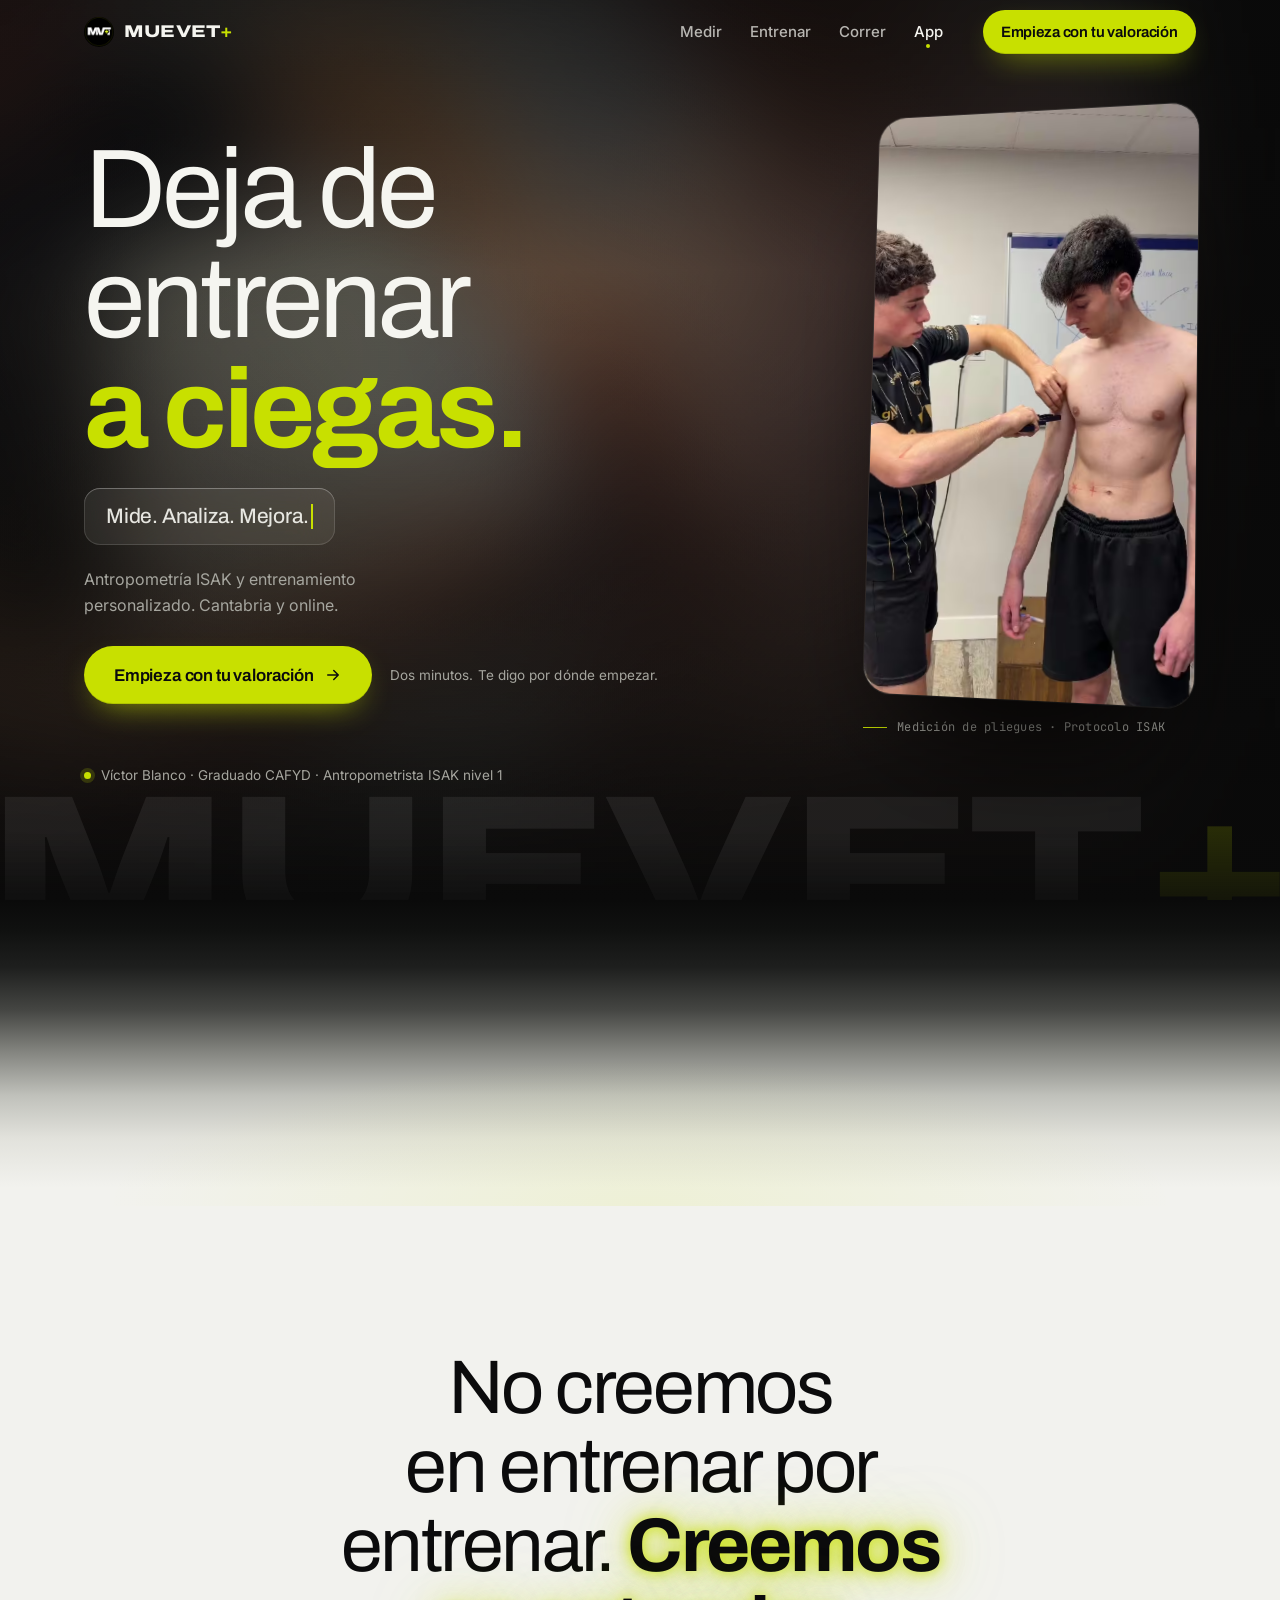
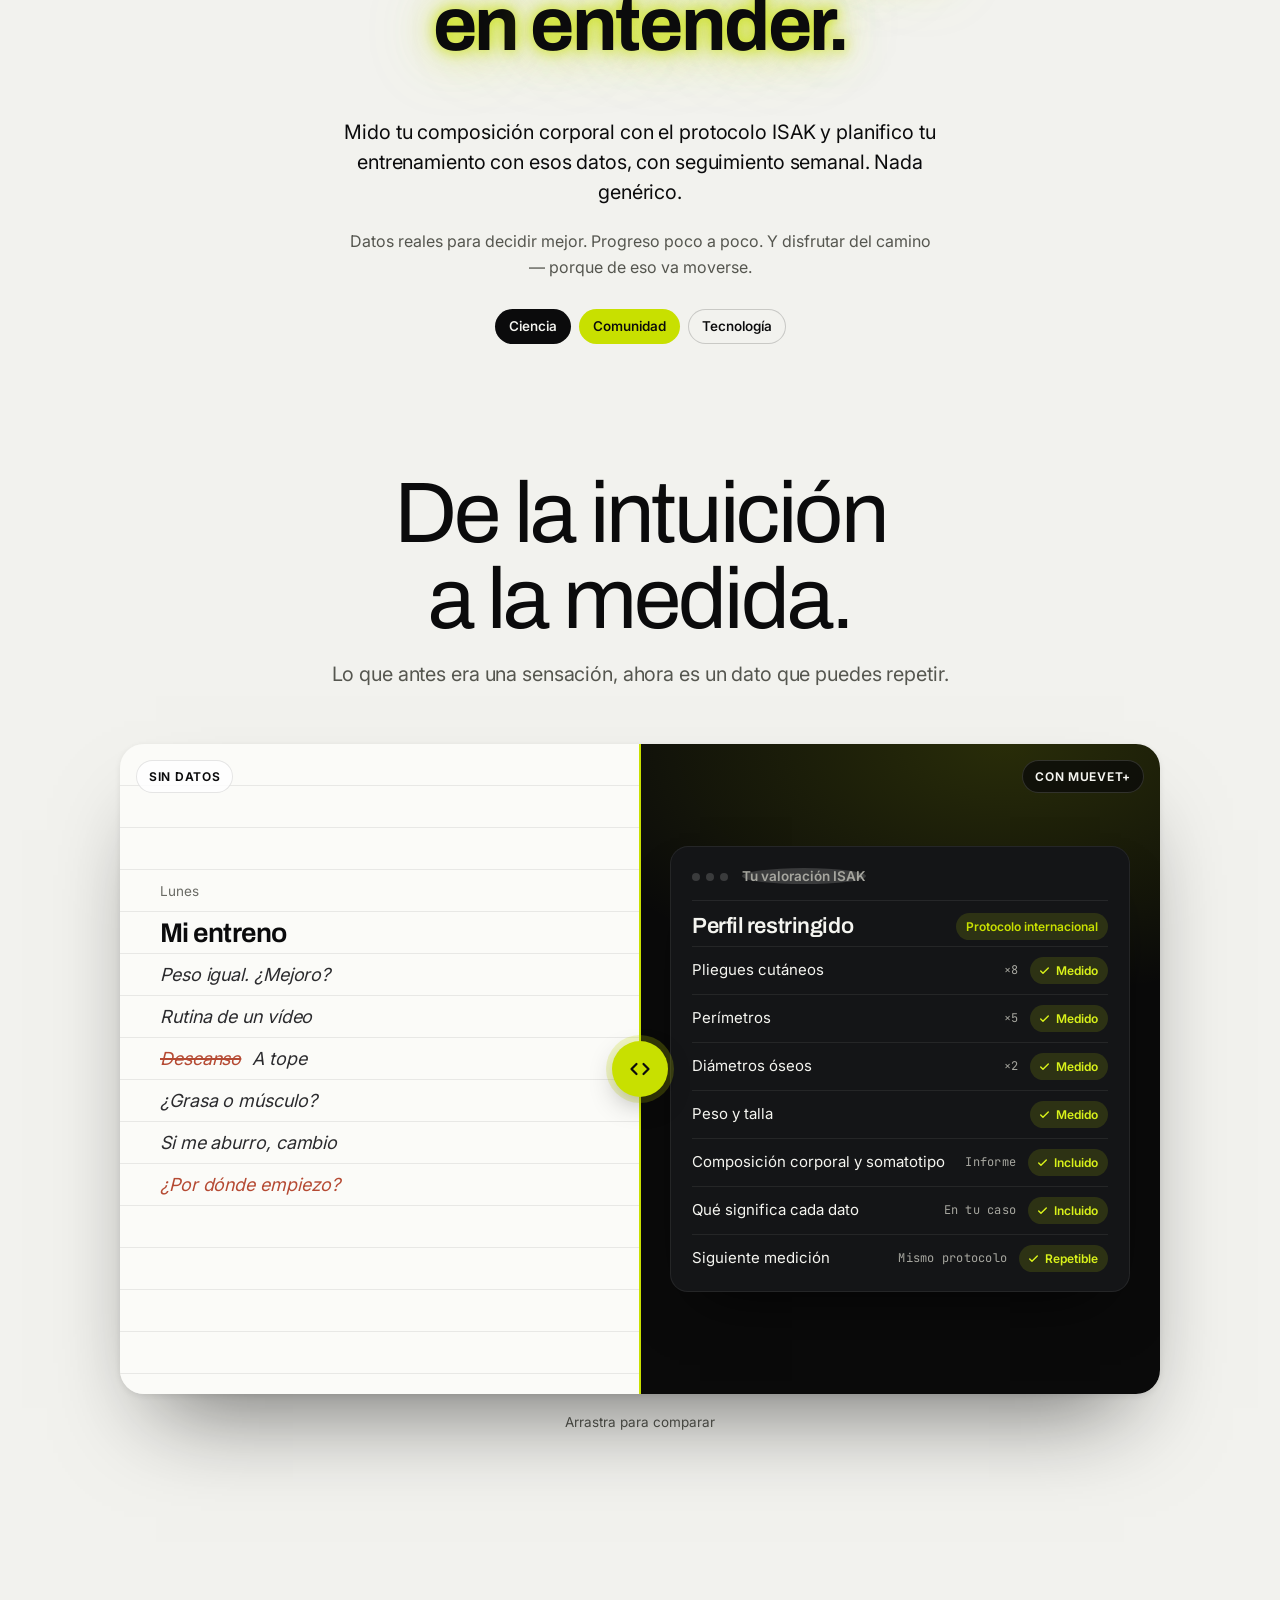
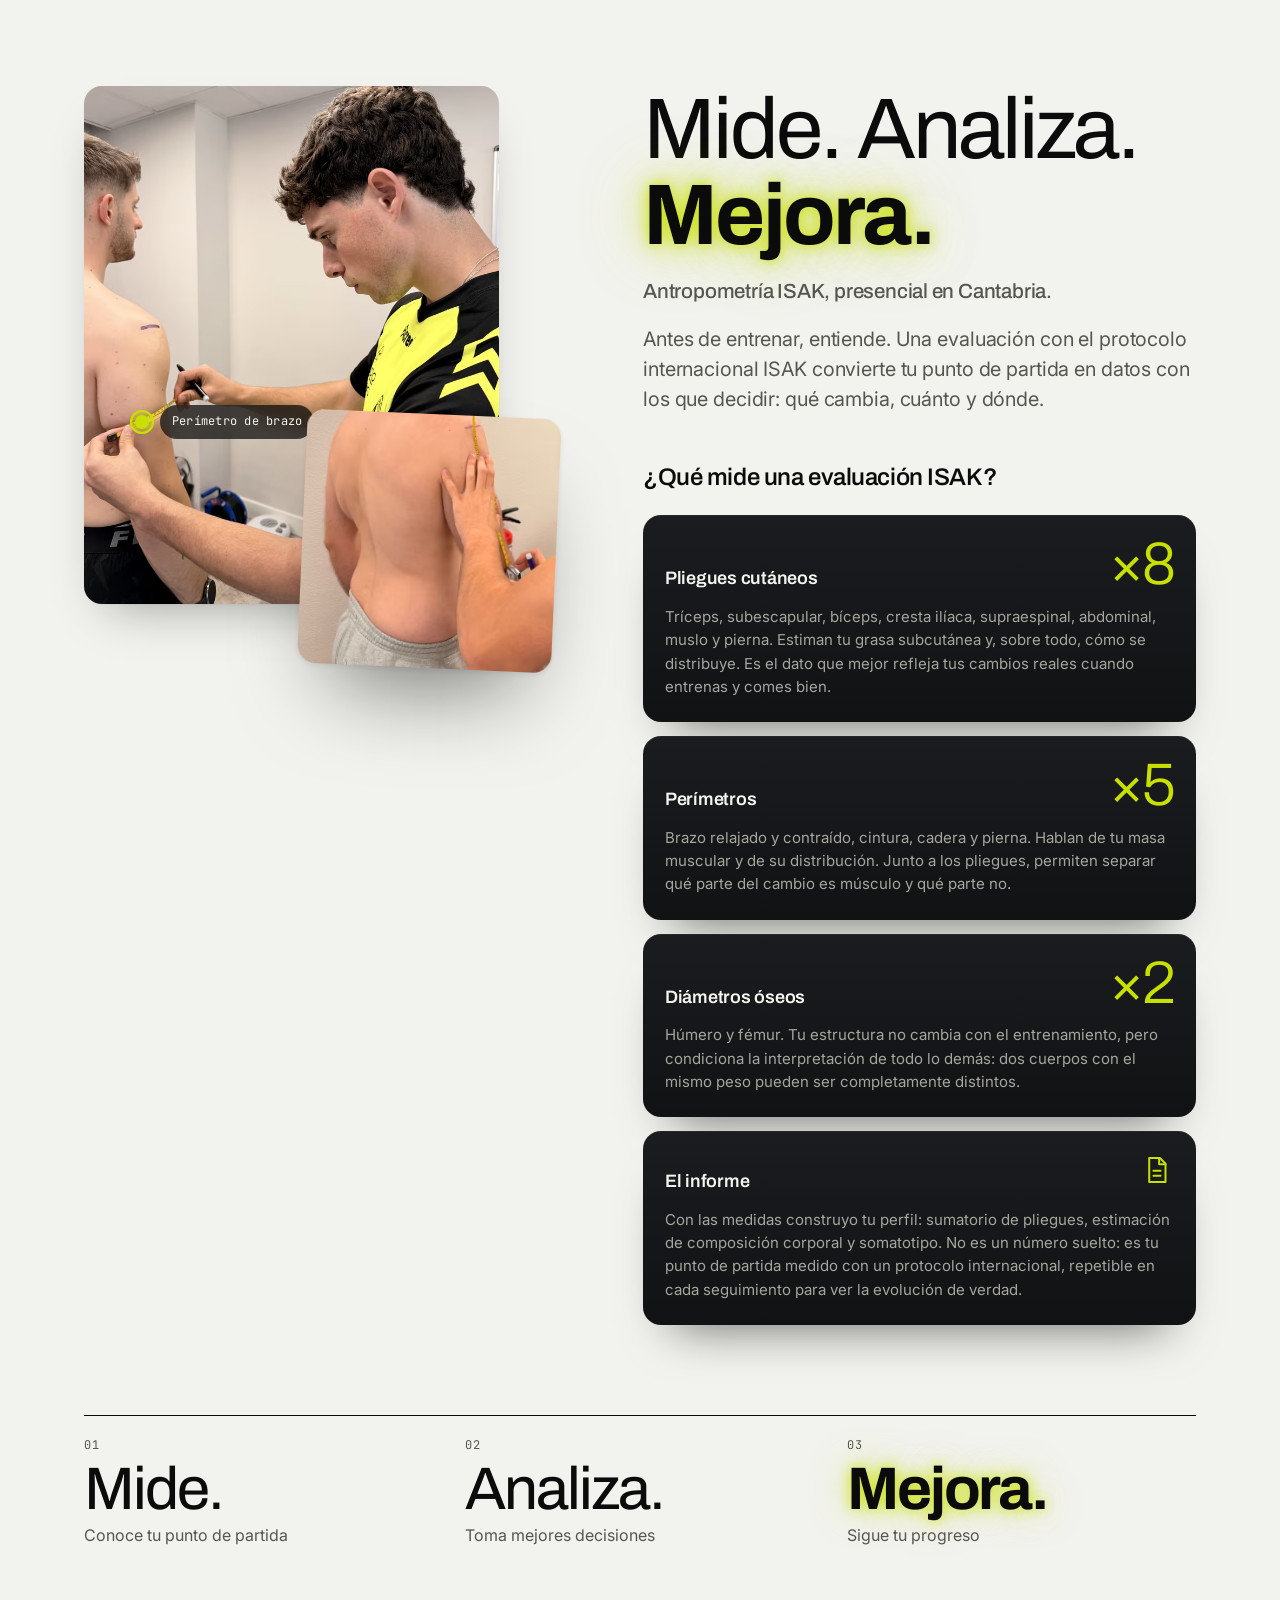
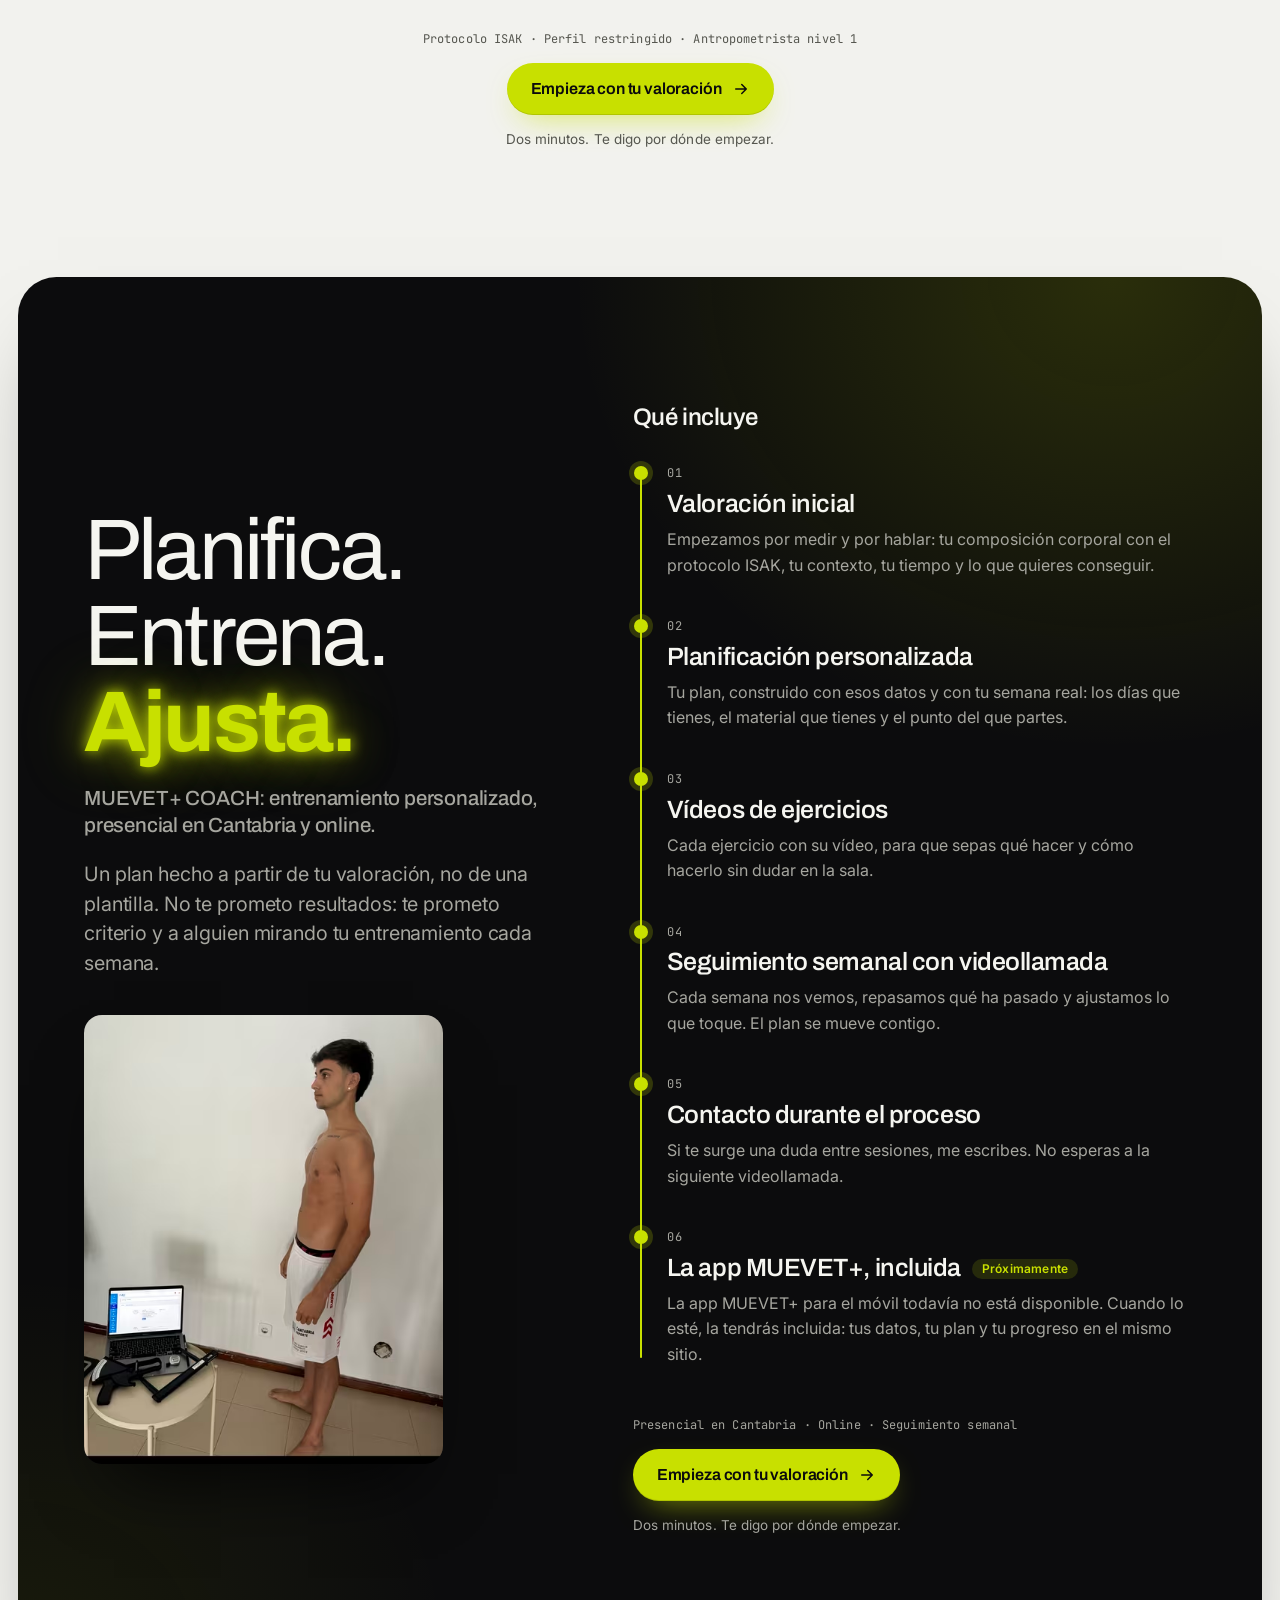
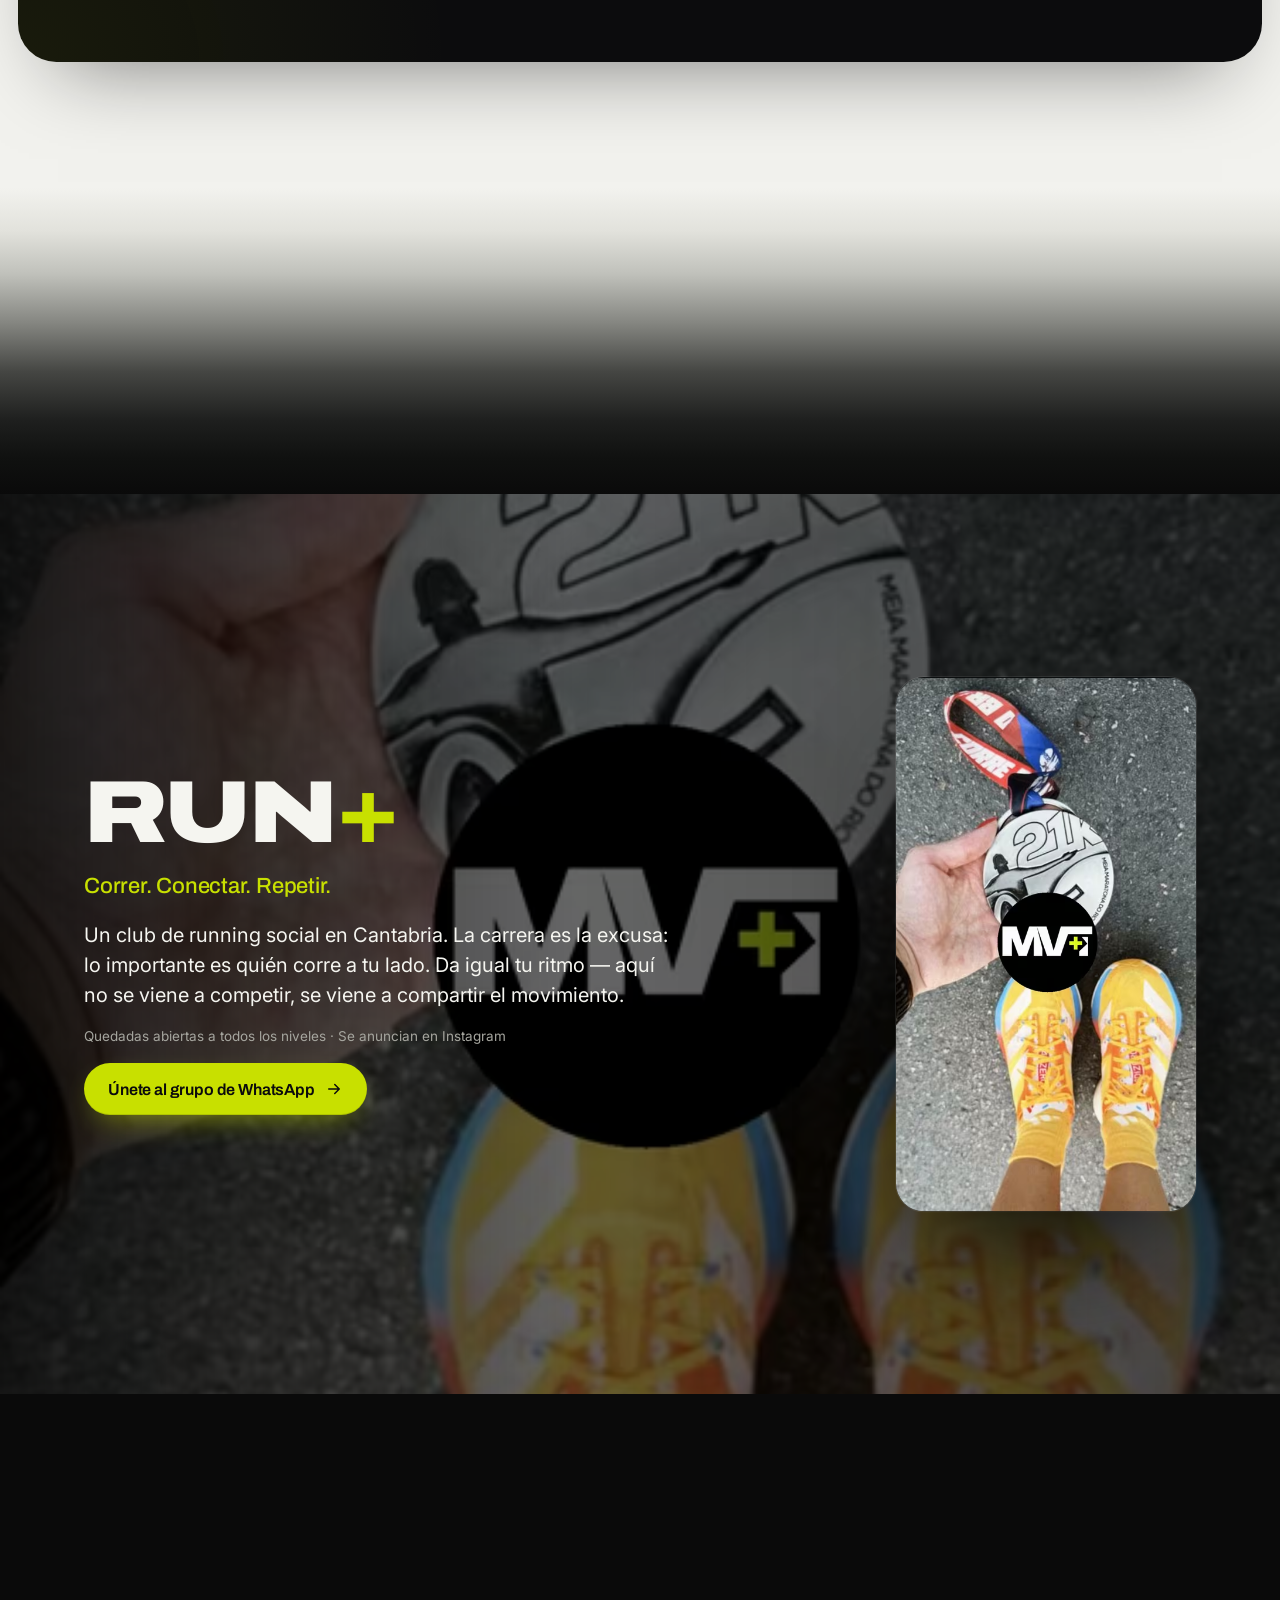
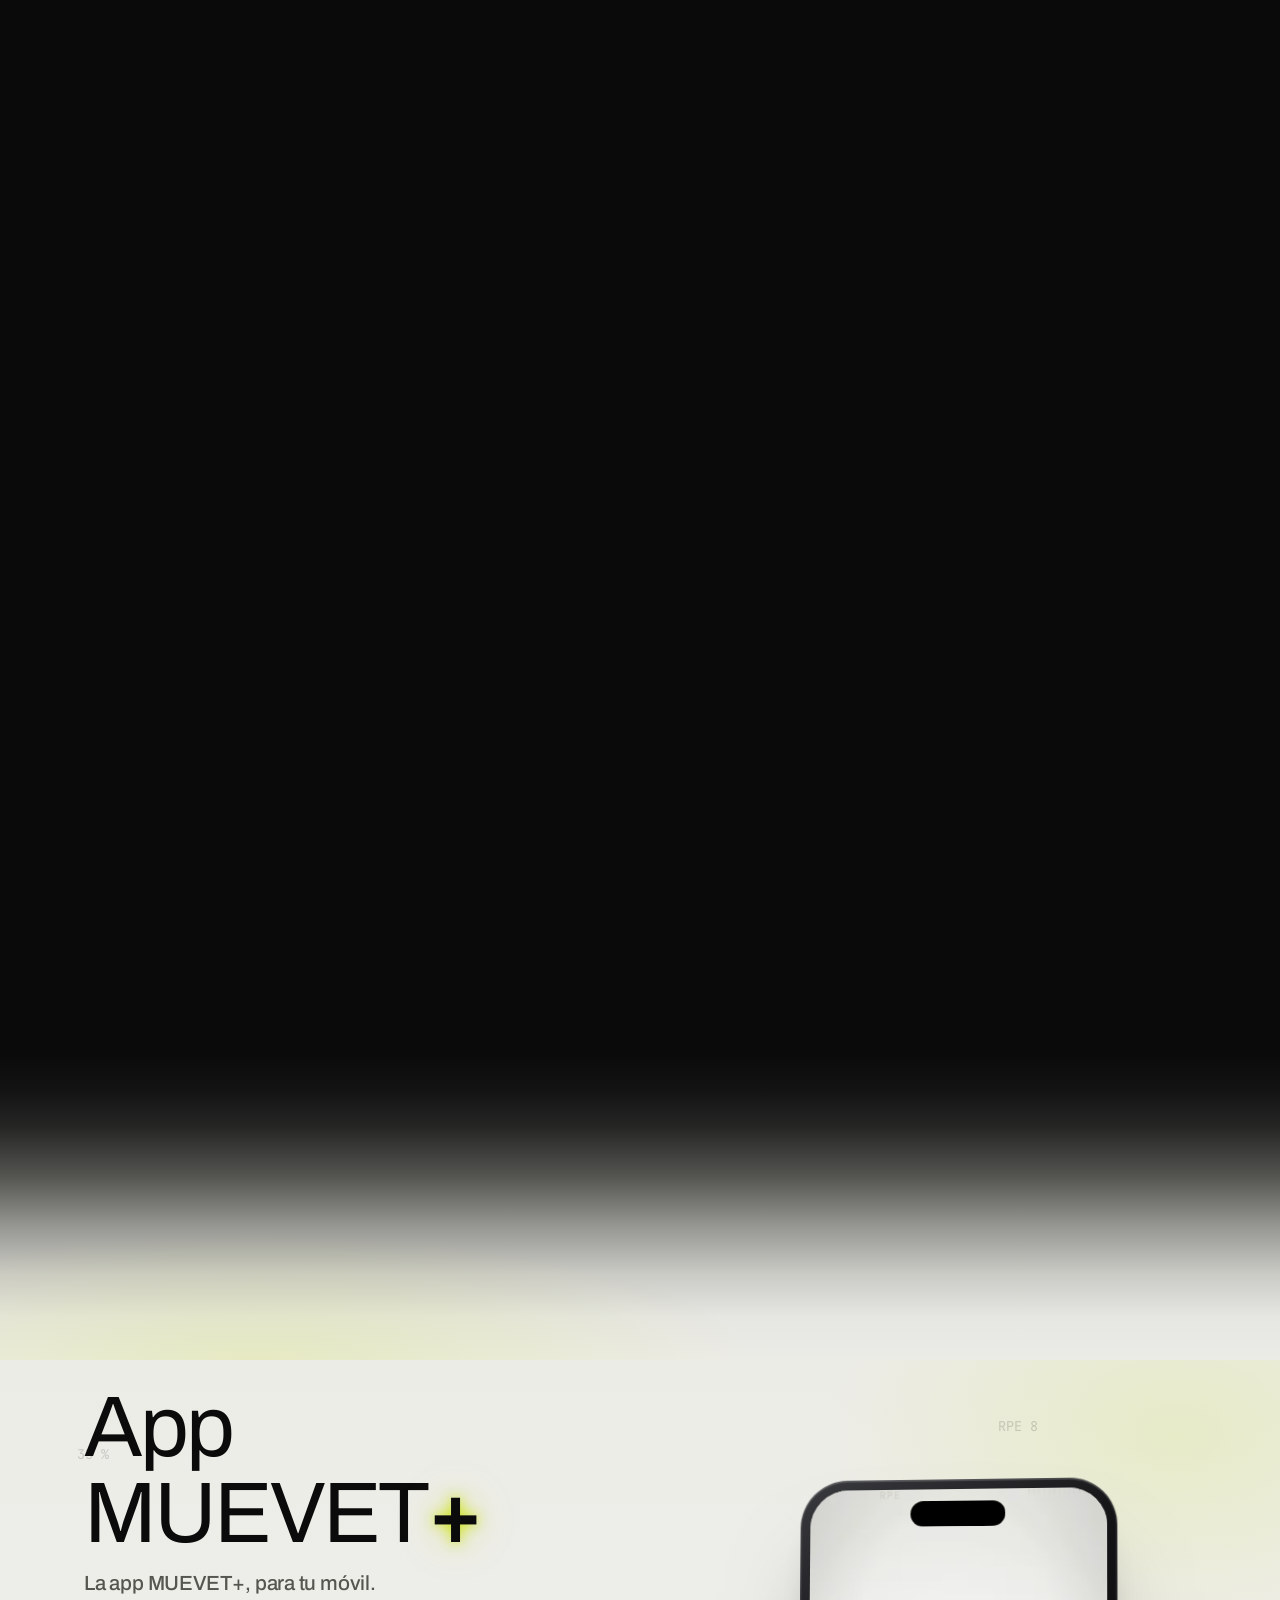
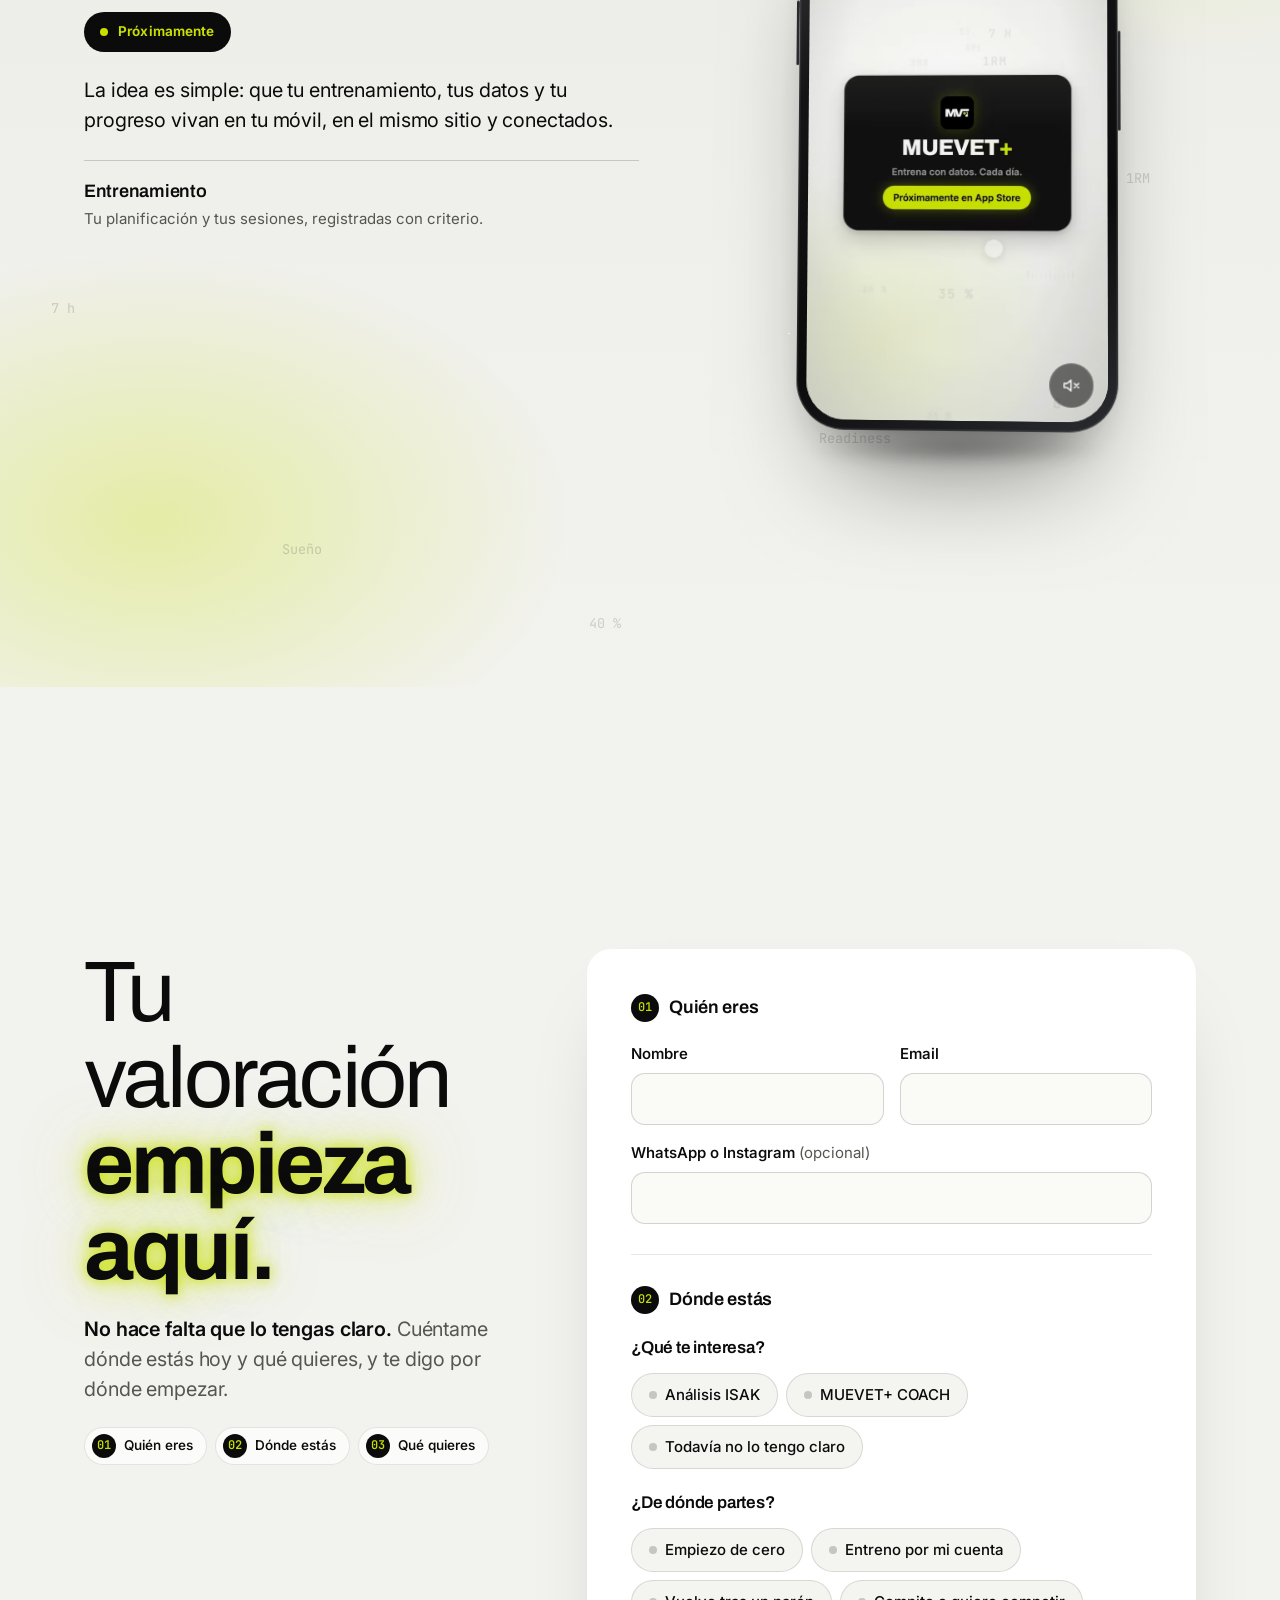
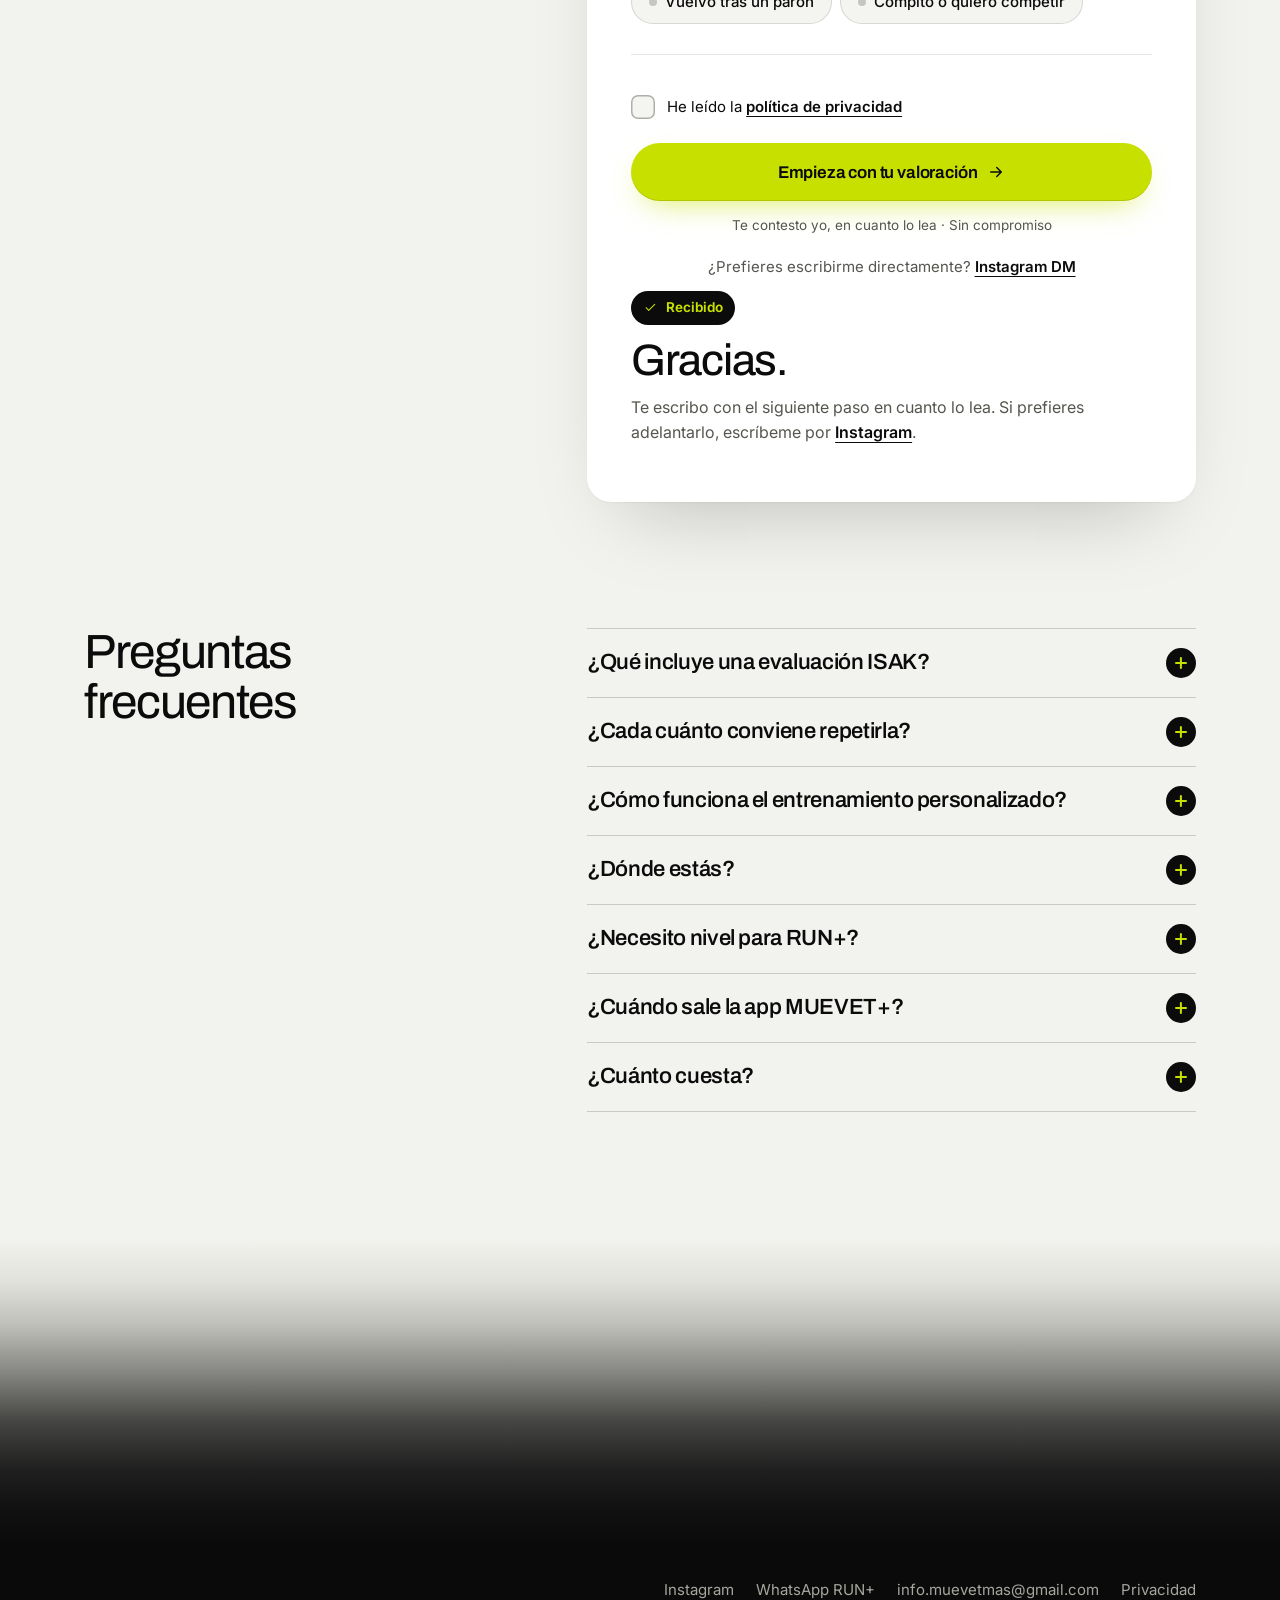
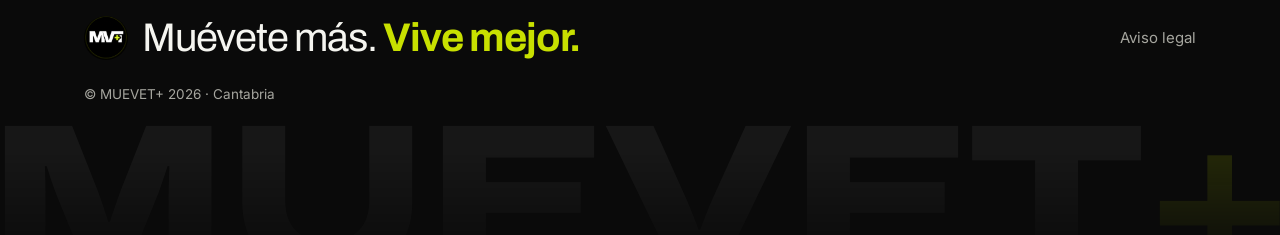
==== commit b091afb6: "Rediseño: correcciones de la revisión final - Anclas: solo la recarga vuelve arriba; los enlaces a #" ====
--- a/index.html
+++ b/index.html
@@ -146,7 +146,7 @@
     </figure>
   </div>
 
-  <p class="hero-cred"><span class="dot" aria-hidden="true"></span>Víctor Blanco · Graduado CAFYD · Antropometrista ISAK nivel 1</p>
+  <p class="hero-cred"><span class="dot" aria-hidden="true"></span><span class="nw">Víctor Blanco</span> · <span class="nw">Graduado CAFYD</span> · <span class="nw">Antropometrista ISAK nivel 1</span></p>
   <div class="hero-mark" id="heroMark" aria-hidden="true">MUEVET<span>+</span></div>
 </section>
 
@@ -190,7 +190,7 @@
           <ul class="notes-list">
             <li>Peso igual. ¿Mejoro?</li>
             <li>Rutina de un vídeo</li>
-            <li><s>Descanso</s> A tope, otra vez</li>
+            <li><s>Descanso</s> A tope</li>
             <li>¿Grasa o músculo?</li>
             <li>Si me aburro, cambio</li>
             <li class="notes-q">¿Por dónde empiezo?</li>
@@ -201,18 +201,18 @@
       <!-- Después: lo que contiene una valoración (sin cifras inventadas) -->
       <div class="cmp-layer cmp-after">
         <div class="report">
-          <div class="report-bar"><span></span><span></span><span></span><b>Tu valoración ISAK</b></div>
+          <div class="report-bar"><span></span><span></span><span></span><b><span class="l-long">Tu valoración ISAK</span><span class="l-short">Valoración ISAK</span></b></div>
           <div class="report-head">
             <p class="report-title">Perfil restringido</p>
             <span class="report-pill">Protocolo internacional</span>
           </div>
           <ul class="report-rows">
-            <li><span><span class="l-long">Pliegues cutáneos</span><span class="l-short">Pliegues</span></span><em>×8</em><i class="ok"><svg class="ico"><use href="#i-check"/></svg><b>Medido</b></i></li>
-            <li><span>Perímetros</span><em>×5</em><i class="ok"><svg class="ico"><use href="#i-check"/></svg><b>Medido</b></i></li>
-            <li><span><span class="l-long">Diámetros óseos</span><span class="l-short">Diámetros</span></span><em>×2</em><i class="ok"><svg class="ico"><use href="#i-check"/></svg><b>Medido</b></i></li>
-            <li><span>Peso y talla</span><em></em><i class="ok"><svg class="ico"><use href="#i-check"/></svg><b>Medido</b></i></li>
-            <li><span><span class="l-long">Composición corporal y somatotipo</span><span class="l-short">Composición</span></span><em>Informe</em><i class="ok"><svg class="ico"><use href="#i-check"/></svg><b>Incluido</b></i></li>
-            <li><span>Tu plan</span><em class="e-long">Con tus datos</em><i class="ok"><svg class="ico"><use href="#i-check"/></svg><b>Incluido</b></i></li>
+            <li><span><span class="l-long">Pliegues cutáneos</span><span class="l-short">Pliegues ×8</span></span><em class="e-long">×8</em><i class="ok"><svg class="ico"><use href="#i-check"/></svg><b>Medido</b></i></li>
+            <li><span><span class="l-long">Perímetros</span><span class="l-short">Perímetros ×5</span></span><em class="e-long">×5</em><i class="ok"><svg class="ico"><use href="#i-check"/></svg><b>Medido</b></i></li>
+            <li><span><span class="l-long">Diámetros óseos</span><span class="l-short">Diámetros ×2</span></span><em class="e-long">×2</em><i class="ok"><svg class="ico"><use href="#i-check"/></svg><b>Medido</b></i></li>
+            <li><span>Peso y talla</span><em class="e-long"></em><i class="ok"><svg class="ico"><use href="#i-check"/></svg><b>Medido</b></i></li>
+            <li><span><span class="l-long">Composición corporal y somatotipo</span><span class="l-short">Composición</span></span><em class="e-long">Informe</em><i class="ok"><svg class="ico"><use href="#i-check"/></svg><b>Incluido</b></i></li>
+            <li><span><span class="l-long">Qué significa cada dato</span><span class="l-short">Explicación</span></span><em class="e-long">En tu caso</em><i class="ok"><svg class="ico"><use href="#i-check"/></svg><b>Incluido</b></i></li>
             <li><span><span class="l-long">Siguiente medición</span><span class="l-short">Repetible</span></span><em class="e-long">Mismo protocolo</em><i class="ok"><svg class="ico"><use href="#i-check"/></svg><b>Repetible</b></i></li>
           </ul>
         </div>
@@ -355,8 +355,16 @@
     <div class="run-mask" id="runMask" aria-hidden="true"><span class="run-word">RUN<span class="run-plus" id="runPlus">+</span></span></div>
     <div class="run-mask run-outline" id="runOutline" aria-hidden="true"><span class="run-word">RUN<span>+</span></span></div>
     <div class="run-shade" id="runShade" aria-hidden="true"></div>
+    <div class="clip-frame run-side" id="runSide" aria-hidden="true">
+      <picture class="clip-poster">
+        <source type="image/avif" srcset="assets/img/run/run-poster.avif">
+        <img src="assets/img/run/run-poster.jpg" width="512" height="910" loading="lazy" decoding="async" alt="">
+      </picture>
+      <video class="clip-video" width="512" height="910" muted loop playsinline preload="none" data-src="assets/img/run/run-clip.mp4" tabindex="-1"></video>
+    </div>
     <div class="wrap run-copy" id="runCopy">
       <h2 id="h-corre" class="run-title">RUN<span class="lime">+</span><span class="sr">, el club de running social de MUEVET+</span></h2>
+      <p class="run-tag">Correr. Conectar. Repetir.</p>
       <p class="run-text">Un club de running social en Cantabria. La carrera es la excusa: lo importante es quién corre a tu lado. Da igual tu ritmo — aquí no se viene a competir, se viene a compartir el movimiento.</p>
       <p class="run-note">Quedadas abiertas a todos los niveles · Se anuncian en Instagram</p>
       <a class="btn" href="https://chat.whatsapp.com/J52jzClYnoVD17e3LXn0wf?mode=gi_t" target="_blank" rel="noopener">Únete al grupo de WhatsApp <svg class="ico"><use href="#i-arrow"/></svg></a>
@@ -393,7 +401,7 @@
             <source type="image/avif" srcset="assets/img/app/app-poster.avif">
             <img src="assets/img/app/app-poster.jpg" width="720" height="1280" loading="lazy" decoding="async" alt="Pantalla final del vídeo de la app: MUEVET+, «Entrena con datos. Cada día.», próximamente en App Store.">
           </picture>
-          <video class="clip-video" width="720" height="1280" muted loop playsinline preload="none" data-src="assets/img/app/app-clip.mp4" aria-label="Vídeo de la app MUEVET+, 25 segundos con sonido."></video>
+          <video class="clip-video" width="720" height="1280" muted playsinline preload="none" data-src="assets/img/app/app-clip.mp4" data-start="4.6" aria-label="Vídeo de la app MUEVET+, 25 segundos con sonido."></video>
           <button class="clip-play" type="button" hidden><svg class="ico"><use href="#i-play"/></svg>Ver · 25 s</button>
           <button class="clip-sound" type="button" aria-pressed="false" aria-label="Activar sonido">
             <svg class="ico s-off"><use href="#i-sound-off"/></svg><svg class="ico s-on"><use href="#i-sound-on"/></svg>
--- a/assets/css/main.css
+++ b/assets/css/main.css
@@ -139,18 +139,25 @@
 .nav{ position:fixed; inset:0 0 auto; z-index:60; padding-top:env(safe-area-inset-top, 0px); color:var(--snow) }
 .nav::before{
   content:''; position:absolute; inset:0; z-index:-1;
-  background:rgba(12,12,13,.58); -webkit-backdrop-filter:blur(18px) saturate(160%); backdrop-filter:blur(18px) saturate(160%);
+  background:rgba(10,10,10,.82); -webkit-backdrop-filter:blur(18px) saturate(160%); backdrop-filter:blur(18px) saturate(160%);
   box-shadow:inset 0 -1px 0 rgba(255,255,255,.08);
   opacity:0; transition:opacity .35s var(--ease-out);
 }
 .nav.is-scrolled::before, .nav.is-open::before{ opacity:1 }
+.nav{ transition:color .3s ease }
+.nav::before{ transition:opacity .35s var(--ease-out), background-color .3s ease, box-shadow .3s ease }
+.nav.on-day:not(.is-open){ color:var(--ink) }
+.nav.on-day:not(.is-open)::before{ background:rgba(242,242,238,.8); box-shadow:inset 0 -1px 0 rgba(11,11,12,.08) }
+.nav.on-day:not(.is-open) .nav-links a{ color:rgba(11,11,12,.68) }
+.nav.on-day:not(.is-open) .nav-links a[aria-current="true"]{ color:var(--ink) }
+.nav.on-day:not(.is-open) .nav-links a[aria-current="true"]::after{ background:var(--ink) }
 .nav-in{ height:64px; display:flex; align-items:center; gap:28px; max-width:var(--wrap); margin-inline:auto; padding-inline:var(--gut) }
 .brand{ display:inline-flex; align-items:center; gap:10px; text-decoration:none; min-height:44px; margin-right:auto }
 .brand img{ width:30px; height:30px; border-radius:50% }
 .brand-word{ font-family:var(--display); font-weight:800; font-stretch:125%; font-size:17px; letter-spacing:.01em }
 .nav-links{ display:none; gap:4px }
 .nav-links a{
-  position:relative; display:inline-flex; align-items:center; min-height:44px; padding:0 12px;
+  position:relative; transition:color .2s ease; display:inline-flex; align-items:center; min-height:44px; padding:0 12px;
   text-decoration:none; font-size:15px; font-weight:500; color:rgba(245,245,240,.72); transition:color .2s ease;
 }
 .nav-links a[aria-current="true"]{ color:var(--snow) }
@@ -210,7 +217,7 @@
 .hero{
   position:relative; isolation:isolate; overflow:hidden;
   min-height:100svh; display:flex; flex-direction:column; justify-content:flex-end;
-  padding-bottom:calc(19vw * .62);
+  padding-bottom:calc(16.5vw * .62);
 }
 .hero::before{
   content:''; position:absolute; inset:0; z-index:-1; pointer-events:none;
@@ -231,12 +238,14 @@
 .hero-media{ position:absolute; inset:0; z-index:-2; margin:0 }
 .hero-frame{ position:absolute; inset:0; aspect-ratio:auto; background:var(--night) }
 .hero-cap{ display:none }
+.nw{ white-space:nowrap }
+.hero .clip-play{ display:none }
 .hero-cred{ margin:26px var(--gut) 0; text-align:center; font-size:13.5px; line-height:1.6; color:var(--snow-dim); text-wrap:balance }
 .hero-cred .dot{ display:inline-block; vertical-align:middle; width:7px; height:7px; margin:-2px 10px 0 0; border-radius:50%; background:var(--lime); box-shadow:0 0 0 4px rgba(200,224,0,.18) }
 .hero-mark{
   position:absolute; left:50%; bottom:0; z-index:-1; pointer-events:none; white-space:nowrap;
   transform:translate(-50%, 34%);
-  font-family:var(--display); font-weight:800; font-stretch:125%; font-size:19vw; line-height:.8; letter-spacing:-.02em;
+  font-family:var(--display); font-weight:800; font-stretch:125%; font-size:16.5vw; line-height:.8; letter-spacing:-.02em;
   color:rgba(245,245,240,.075);
   -webkit-mask-image:linear-gradient(180deg, #000 25%, transparent 88%); mask-image:linear-gradient(180deg, #000 25%, transparent 88%);
 }
@@ -253,24 +262,25 @@
 @keyframes rise-fade{ from{ opacity:0; transform:translateY(16px); filter:blur(6px) } }
 
 @media(min-width:1024px){
-  .hero{ justify-content:center; padding-bottom:calc(19vw * .5) }
+  .hero{ justify-content:center; padding-bottom:calc(16.5vw * .5) }
   .hero::before{ background:radial-gradient(70% 80% at 30% 45%, rgba(10,10,10,.2), rgba(10,10,10,.75) 75%), linear-gradient(180deg, rgba(10,10,10,.4), rgba(10,10,10,0) 30%, rgba(10,10,10,.6) 80%, #0A0A0A) }
   .hero-ambient{
     display:block; position:absolute; inset:-10%; z-index:-3; width:120%; height:120%;
     filter:blur(56px) saturate(1.35) brightness(.62); opacity:.95; transform:translateZ(0);
   }
-  .hero-in{ display:grid; grid-template-columns:minmax(0,1.2fr) minmax(0,.8fr); gap:56px; align-items:center; text-align:left; padding-top:110px }
+  .hero-in{ display:grid; grid-template-columns:minmax(0,1.2fr) minmax(0,.8fr); gap:56px; align-items:center; text-align:left; padding-top:96px }
   .hero-copy{ align-items:flex-start; gap:22px }
   .hero-title{ max-width:10ch }
   .hero-sub{ font-size:16px }
   .hero-act{ flex-direction:row; align-items:center; gap:18px }
-  .hero-media{ position:relative; inset:auto; z-index:auto; justify-self:end; width:min(360px, 28vw); perspective:1300px }
+  .hero-media{ position:relative; inset:auto; z-index:auto; justify-self:end; width:min(340px, 26vw, calc((100svh - 300px) * 9 / 16)); perspective:1300px }
   .hero-frame{
     position:relative; inset:auto; aspect-ratio:9/16; border-radius:var(--r-lg);
     transform:rotateY(var(--ry, -13deg)) rotateX(var(--rx, 5deg)); transform-style:preserve-3d;
     box-shadow:0 70px 120px -40px rgba(0,0,0,.85), 0 0 0 1px rgba(255,255,255,.1);
     transition:transform .9s var(--ease-out);
   }
+  .hero .clip-play:not([hidden]){ display:inline-flex }
   .hero-cap{ display:flex; align-items:center; gap:10px; margin-top:22px; font-family:var(--mono); font-size:12px; letter-spacing:.02em; color:var(--snow-dim) }
   .hero-cap::before{ content:''; width:24px; height:1px; background:var(--lime) }
   .hero-cred{ text-align:left; max-width:var(--wrap); margin:28px auto 0; padding-inline:var(--gut); width:100% }
@@ -321,7 +331,7 @@
 .compare{ padding:0 0 var(--sec) }
 .cmp{
   --x:50%;
-  position:relative; max-width:1040px; margin-inline:auto; aspect-ratio:3/4.1;
+  position:relative; max-width:1040px; margin-inline:auto; aspect-ratio:3/4.3;
   border-radius:24px; overflow:hidden; isolation:isolate;
   box-shadow:var(--shadow-deep); touch-action:pan-y; user-select:none; -webkit-user-select:none; cursor:ew-resize;
 }
@@ -336,43 +346,44 @@
 /* Cada lado lleva su contenido centrado en la parte que se ve: se lee entero en cualquier posición */
 .cmp-before{ background:repeating-linear-gradient(180deg, transparent 0 41px, rgba(11,11,12,.08) 41px 42px), var(--paper) }
 .notes, .report{ position:absolute; transform:translateX(-50%); width:min(46%, 440px) }
-.notes{ top:0; left:max(calc(var(--x) * .5), 25%); padding-top:84px; color:#2B2B2E }
+.notes{ top:0; left:max(calc(var(--x) * .5 - 10px), calc(25% - 10px)); width:calc(50% - 34px); padding-top:84px; color:#2B2B2E }
 .notes-date{ font-size:13.5px; color:#696A64; line-height:42px }
 .notes-title{ font-family:var(--display); font-weight:650; font-size:clamp(21px, 2.4vw, 27px); line-height:42px; letter-spacing:-.02em; color:var(--ink) }
-.notes-list li{ font-size:clamp(14.5px, 1.6vw, 18px); line-height:42px; font-style:italic; letter-spacing:-.005em; white-space:nowrap; overflow:hidden; text-overflow:ellipsis }
+.notes-list li{ font-size:clamp(13.5px, 1.6vw, 18px); line-height:42px; font-style:italic; letter-spacing:-.005em }
 .notes-list s{ color:#B54A33; text-decoration-thickness:2px; margin-right:6px }
 .notes-q{ color:#B54A33 }
 .report{
-  top:50%; left:min(calc(var(--x) + (100% - var(--x)) * .5), 75%); transform:translate(-50%, -50%); width:min(46%, 460px);
-  padding:16px 14px 6px; border-radius:16px; background:#141517; box-shadow:0 30px 60px -30px rgba(0,0,0,.8), inset 0 0 0 1px rgba(255,255,255,.07);
+  top:50%; left:min(calc(var(--x) + (100% - var(--x)) * .5 + 10px), calc(75% + 10px)); transform:translate(-50%, -50%); width:calc(50% - 34px);
+  padding:14px 10px 4px 12px; border-radius:14px; background:#141517; box-shadow:0 30px 60px -30px rgba(0,0,0,.8), inset 0 0 0 1px rgba(255,255,255,.07);
 }
 .report-bar{ display:flex; align-items:center; gap:6px; padding-bottom:12px; margin-bottom:12px; border-bottom:1px solid rgba(255,255,255,.08) }
 .report-bar span{ width:8px; height:8px; border-radius:50%; background:rgba(255,255,255,.16) }
 .report-bar b{ margin-left:8px; font-weight:600; font-size:12px; color:var(--snow-dim); white-space:nowrap; overflow:hidden; text-overflow:ellipsis }
 .report-head{ display:flex; flex-wrap:wrap; align-items:center; justify-content:space-between; gap:6px 10px; margin-bottom:6px }
-.report-title{ font-family:var(--display); font-weight:600; font-size:clamp(15px, 2vw, 22px); letter-spacing:-.02em }
+.report-title{ font-family:var(--display); font-weight:600; font-size:clamp(15px, 2vw, 22px); line-height:1.2; letter-spacing:-.02em }
 .report-pill{ display:none; padding:4px 10px; border-radius:999px; background:rgba(200,224,0,.14); color:var(--lime); font-size:12px; font-weight:600; white-space:nowrap }
 .report-rows li{
   display:grid; grid-template-columns:minmax(0,1fr) auto auto; align-items:center; gap:8px;
-  min-height:38px; border-top:1px solid rgba(255,255,255,.07); font-size:13.5px;
+  min-height:38px; border-top:1px solid rgba(255,255,255,.07); font-size:12.5px; gap:5px;
 }
 .report-rows span{ overflow:hidden; text-overflow:ellipsis; white-space:nowrap }
 .report-rows em{ font-family:var(--mono); font-size:12px; color:var(--snow-dim); letter-spacing:.02em }
-.report-rows .e-long, .report-rows .l-long, .report-rows .ok b{ display:none }
+.report-rows .e-long, .report .l-long, .report-rows .ok b{ display:none }
 .report-rows .ok{
-  display:inline-grid; place-items:center; width:22px; height:22px; border-radius:50%; font-style:normal;
+  display:inline-grid; place-items:center; width:20px; height:20px; border-radius:50%; font-style:normal;
   background:rgba(200,224,0,.14); color:var(--lime-2);
 }
 .report-rows .ok .ico{ width:13px; height:13px; stroke-width:2.6 }
 @media(min-width:768px){
-  .notes{ padding-top:126px }
+  .notes{ padding-top:126px; left:max(calc(var(--x) * .5), 25%); width:min(46%, 440px) }
+  .report{ left:min(calc(var(--x) + (100% - var(--x)) * .5), 75%); width:min(46%, 460px) }
   .report{ padding:20px 22px 10px; border-radius:18px }
   .report-bar b{ font-size:13.5px }
   .report-pill{ display:inline-block }
   .report-rows li{ min-height:48px; font-size:15px; gap:12px }
   .report-rows em{ font-size:12px }
-  .report-rows .e-long, .report-rows .l-long{ display:inline }
-  .report-rows .l-short{ display:none }
+  .report-rows .e-long, .report .l-long{ display:inline }
+  .report .l-short{ display:none }
   .report-rows .ok{ display:inline-flex; width:auto; height:auto; gap:5px; padding:4px 10px 4px 8px; border-radius:999px; font-size:12px; font-weight:600 }
   .report-rows .ok b{ display:inline; font-weight:600 }
 }
@@ -503,12 +514,24 @@
 .run-outline{ background:none; mix-blend-mode:normal; z-index:3; pointer-events:none }
 .run-outline .run-word{ color:transparent; -webkit-text-stroke:1.5px rgba(245,245,240,.6) }
 .run-outline .run-word span{ -webkit-text-stroke-color:rgba(200,224,0,.9) }
-.run-shade{ position:absolute; inset:0; z-index:3; pointer-events:none; opacity:0; background:linear-gradient(180deg, rgba(0,0,0,.35) 0%, rgba(0,0,0,0) 30%, rgba(0,0,0,.25) 50%, rgba(0,0,0,.88) 100%) }
+.run-shade{ position:absolute; inset:0; z-index:3; pointer-events:none; opacity:0; background:linear-gradient(180deg, rgba(0,0,0,.4) 0%, rgba(0,0,0,.12) 18%, rgba(0,0,0,.72) 38%, rgba(0,0,0,.93) 58%, rgba(0,0,0,.96) 100%) }
 .run-copy{
   position:absolute; left:0; right:0; bottom:0; z-index:4; opacity:0;
   padding-bottom:calc(clamp(28px, 7vh, 72px) + env(safe-area-inset-bottom, 0px));
   display:flex; flex-direction:column; align-items:flex-start; gap:16px;
 }
+.run-side{ display:none }
+@media(min-width:1024px){
+  .run-shade{ background:linear-gradient(90deg, rgba(0,0,0,.88) 0%, rgba(0,0,0,.6) 45%, rgba(0,0,0,.72) 100%) }
+  .run-side{
+    display:block; position:absolute; z-index:4; right:max(var(--gut), calc((100vw - var(--wrap)) / 2 + var(--gut))); top:50%;
+    width:min(300px, 24vw, calc((100svh - 220px) * 9 / 16)); border-radius:var(--r-lg); opacity:0;
+    transform:translateY(-50%); box-shadow:0 60px 120px -40px rgba(0,0,0,.9), 0 0 0 1px rgba(255,255,255,.1);
+  }
+  .run-copy{ top:50%; bottom:auto; transform:translateY(-50%); padding-bottom:0; max-width:var(--wrap) }
+  .run-copy > *{ max-width:520px }
+}
+.run-tag{ font-family:var(--display); font-weight:500; font-size:clamp(18px, 1.8vw, 22px); letter-spacing:-.01em; color:var(--lime) }
 .run-title{ font-family:var(--display); font-weight:900; font-stretch:125%; font-size:clamp(48px, 8vw, 88px); line-height:.9; letter-spacing:-.03em }
 .run-text{ font-size:clamp(17px, 1.6vw, 20px); line-height:1.5; max-width:46ch; color:var(--snow) }
 .run-note{ font-size:13.5px; color:var(--snow-dim) }
@@ -516,7 +539,7 @@
 html:not(.motion) .run{ height:auto }
 html:not(.motion) .run-stage{ position:relative; height:auto; min-height:100svh; display:flex; align-items:flex-end }
 html:not(.motion) .run-mask, html:not(.motion) .run-outline{ display:none }
-html:not(.motion) .run-shade, html:not(.motion) .run-copy{ opacity:1 }
+html:not(.motion) .run-shade, html:not(.motion) .run-copy, html:not(.motion) .run-side{ opacity:1 }
 html:not(.motion) .run-copy{ position:relative }
 
 /* ══ APP MUEVET+ ══ */
@@ -699,7 +722,7 @@
 @media(min-width:1024px){ .faq-wrap{ grid-template-columns:minmax(0,.82fr) minmax(0,1.18fr); gap:80px; align-items:start } }
 
 /* ══ PIE ══ */
-.foot{ position:relative; overflow:hidden; padding:24px 0 calc(19vw * .5 + 24px) }
+.foot{ position:relative; overflow:hidden; padding:24px 0 calc(16.5vw * .5 + 24px) }
 .foot-in{ display:flex; flex-direction:column; gap:28px }
 .foot-brand{ display:flex; align-items:center; gap:14px }
 .foot-brand img{ width:44px; height:44px; border-radius:50% }
@@ -711,7 +734,7 @@
 .foot-legal{ font-size:13.5px; color:var(--snow-dim) }
 .foot-mark{
   position:absolute; left:50%; bottom:0; transform:translate(-50%, 30%); white-space:nowrap; pointer-events:none;
-  font-family:var(--display); font-weight:800; font-stretch:125%; font-size:19vw; line-height:.8; letter-spacing:-.02em;
+  font-family:var(--display); font-weight:800; font-stretch:125%; font-size:16.5vw; line-height:.8; letter-spacing:-.02em;
   color:rgba(245,245,240,.06);
   -webkit-mask-image:linear-gradient(180deg, #000 20%, transparent 90%); mask-image:linear-gradient(180deg, #000 20%, transparent 90%);
 }
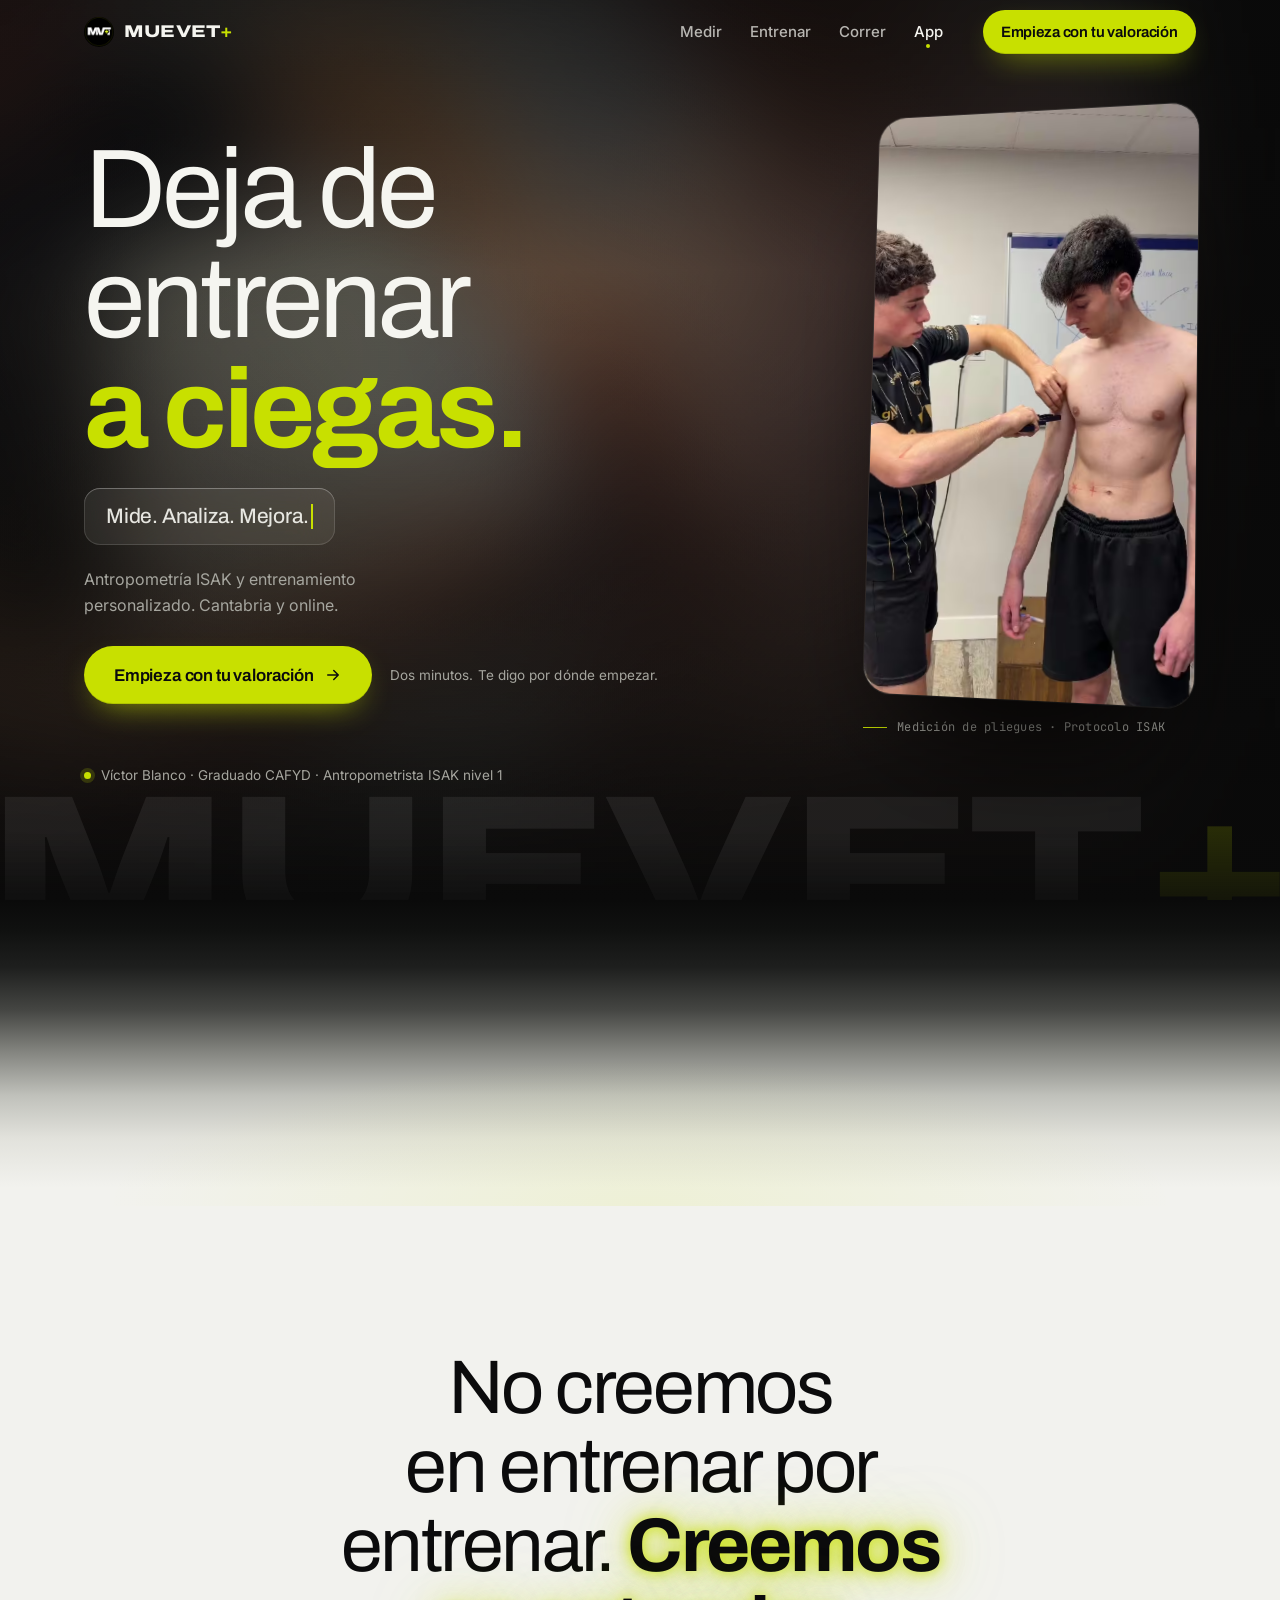
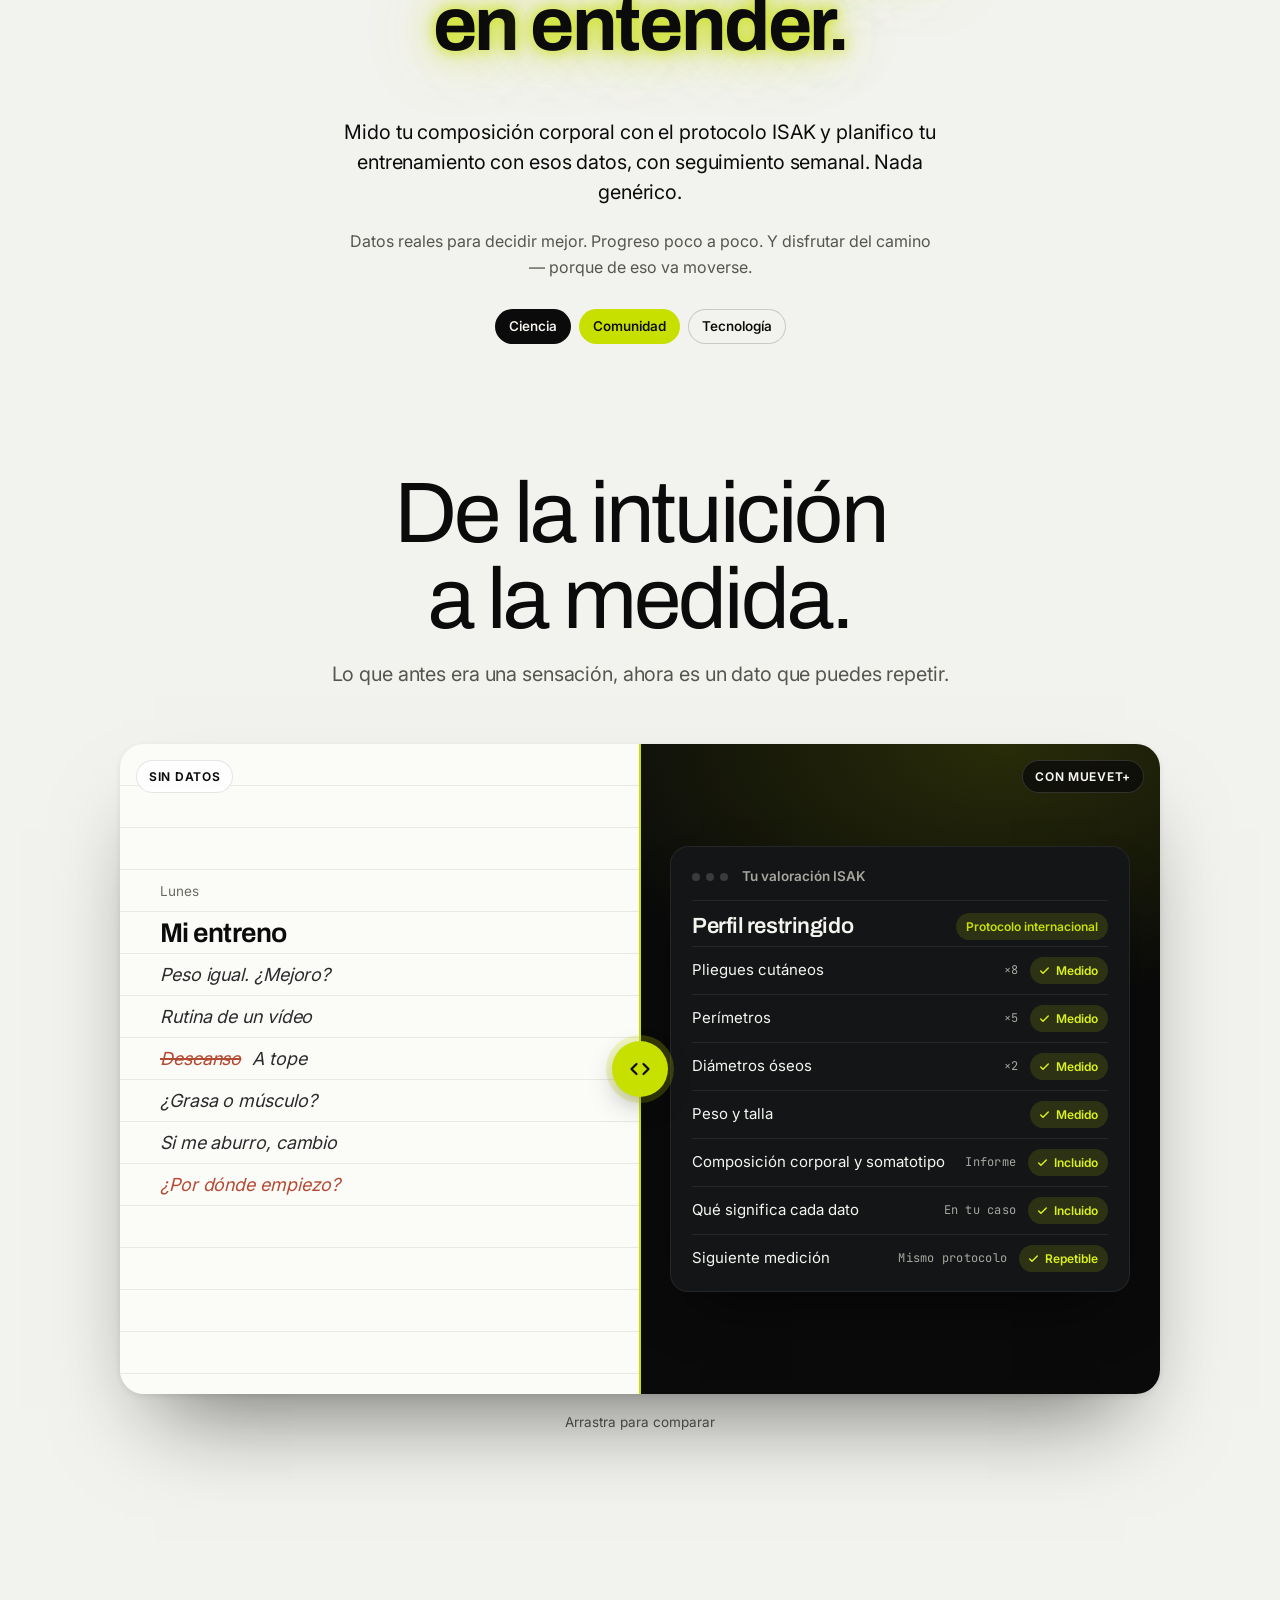
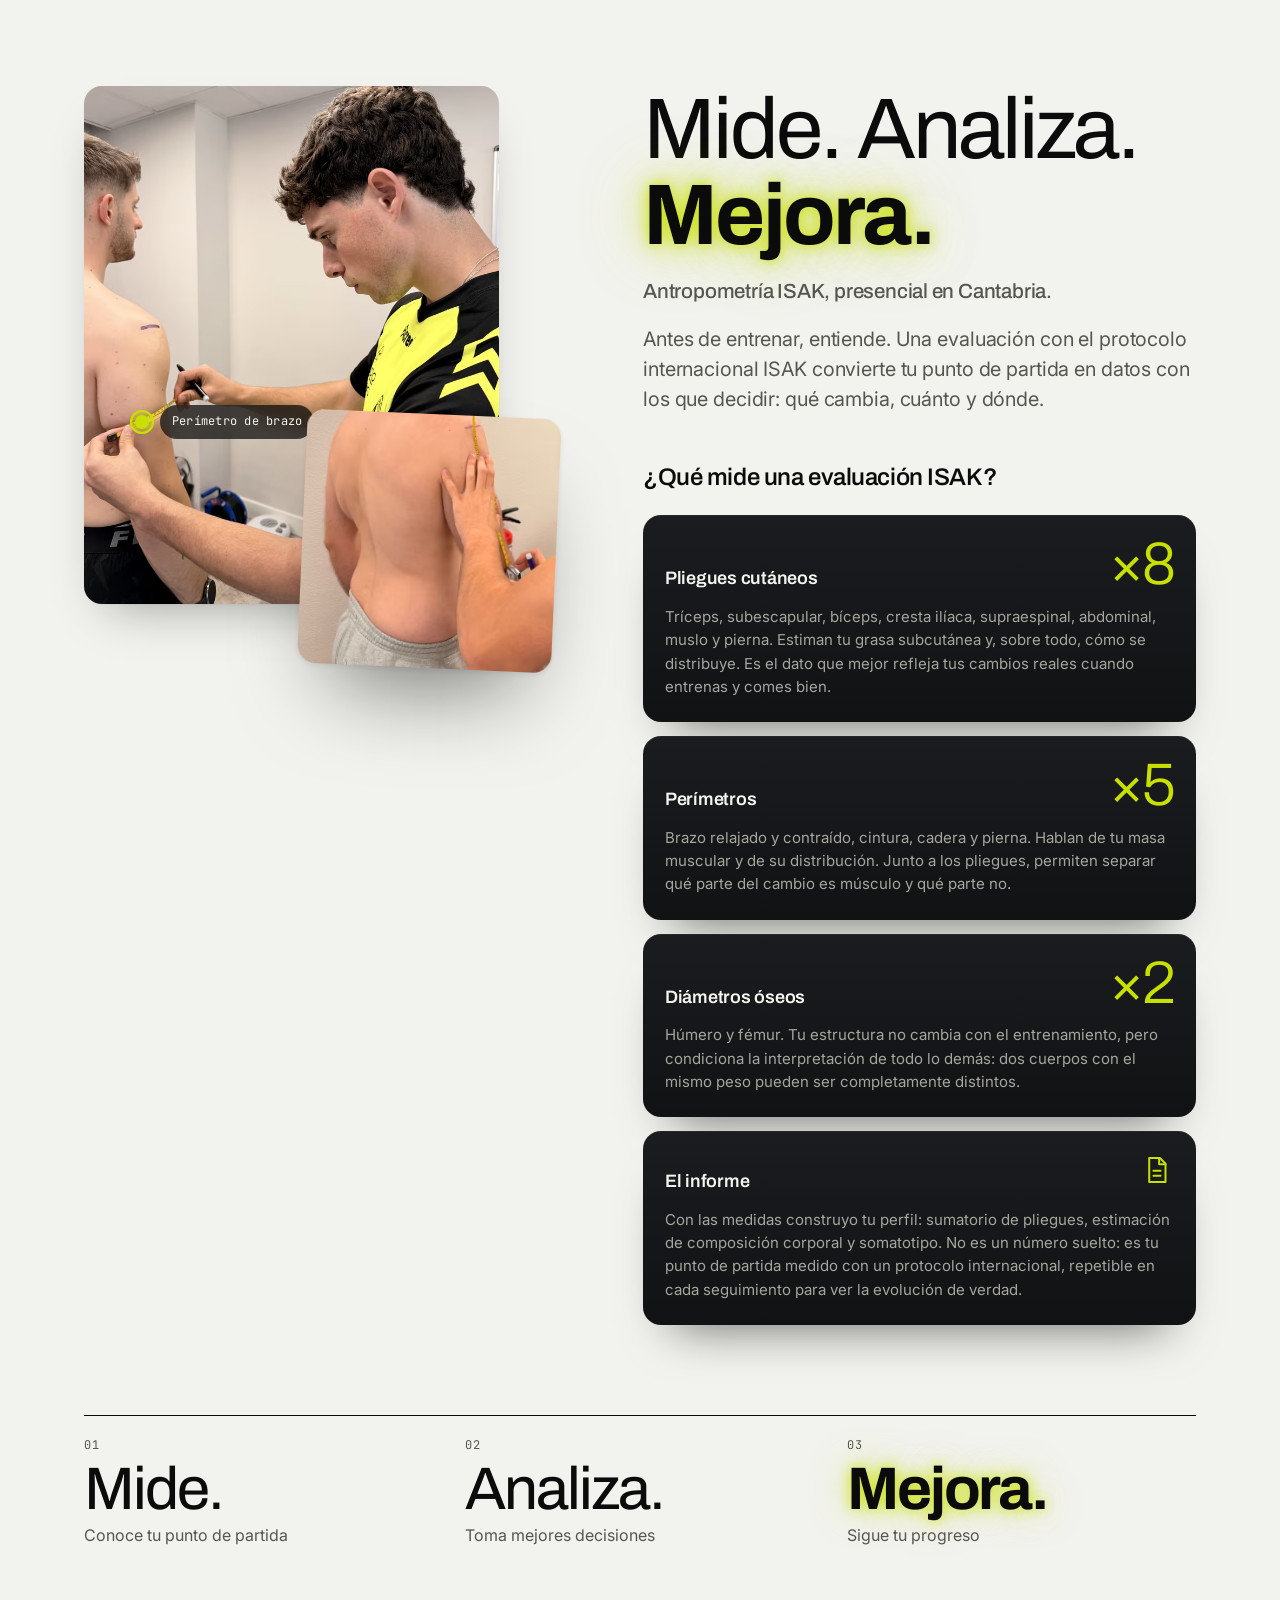
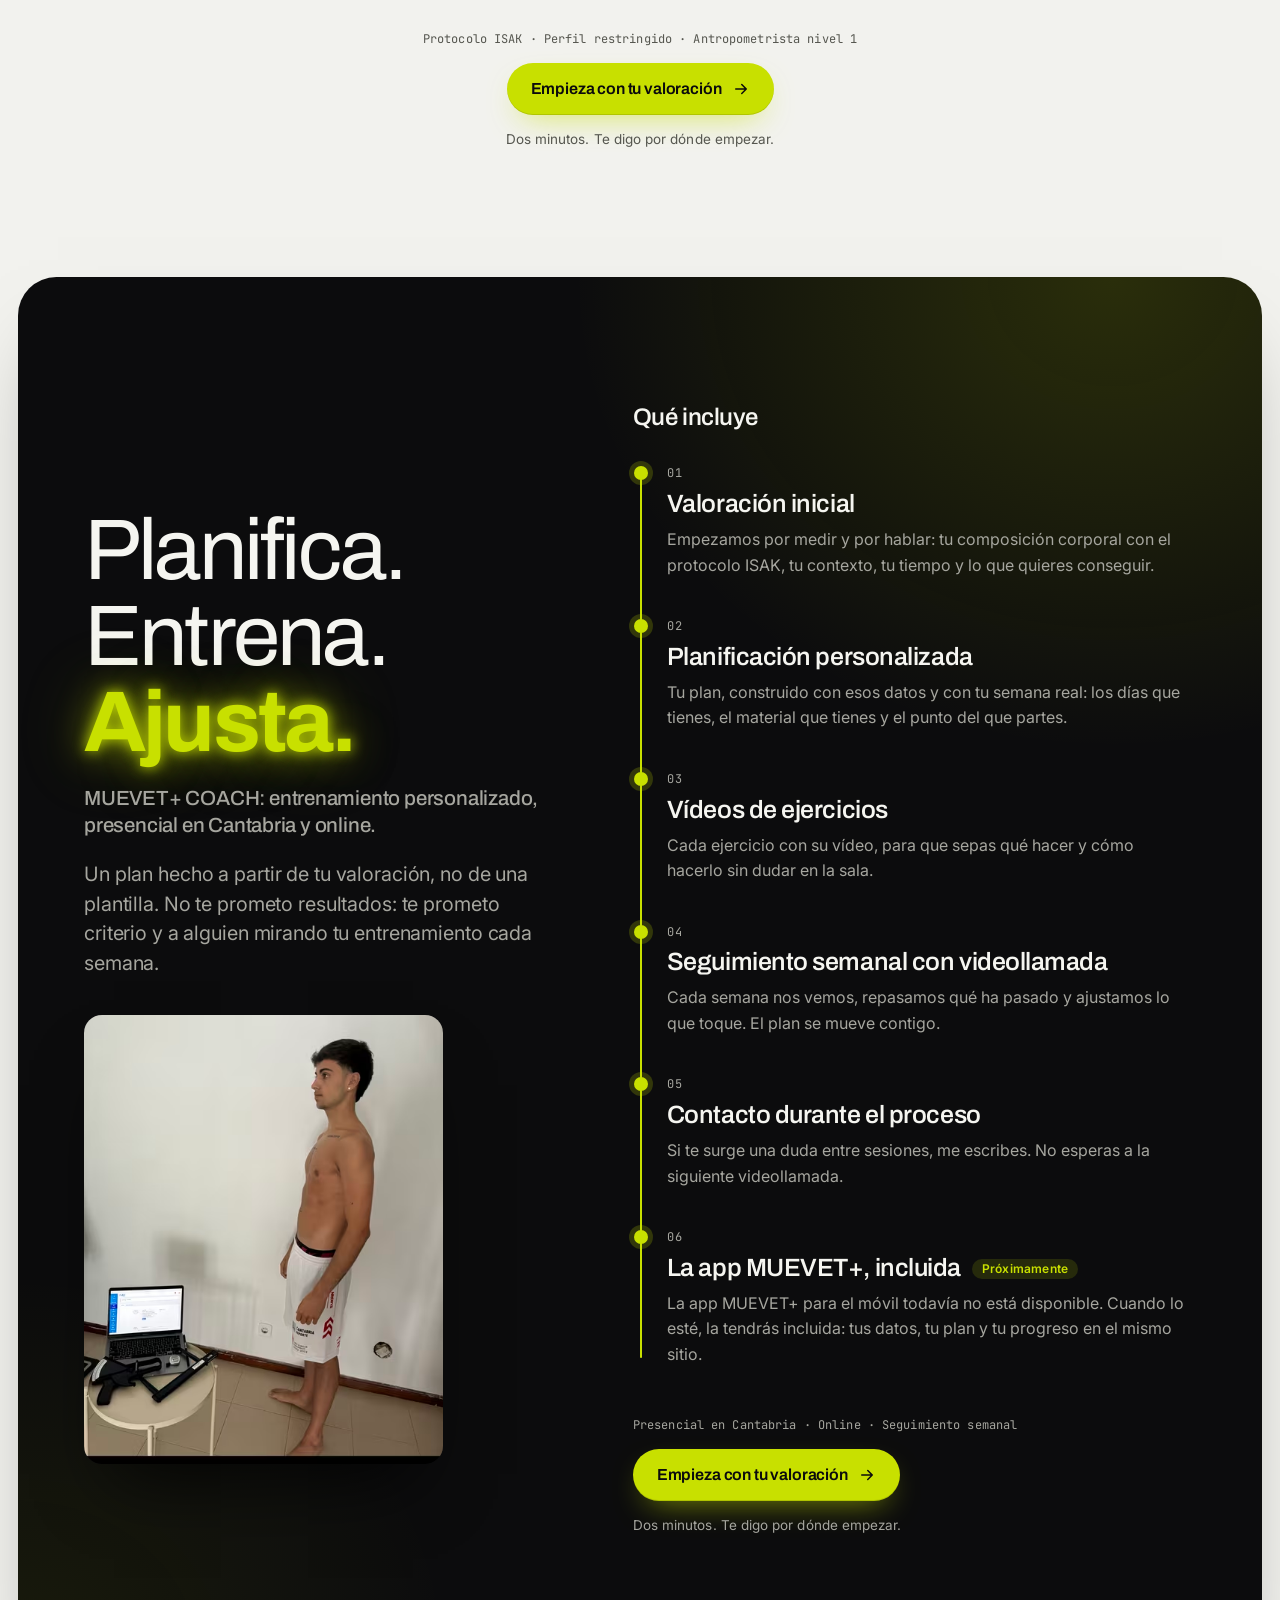
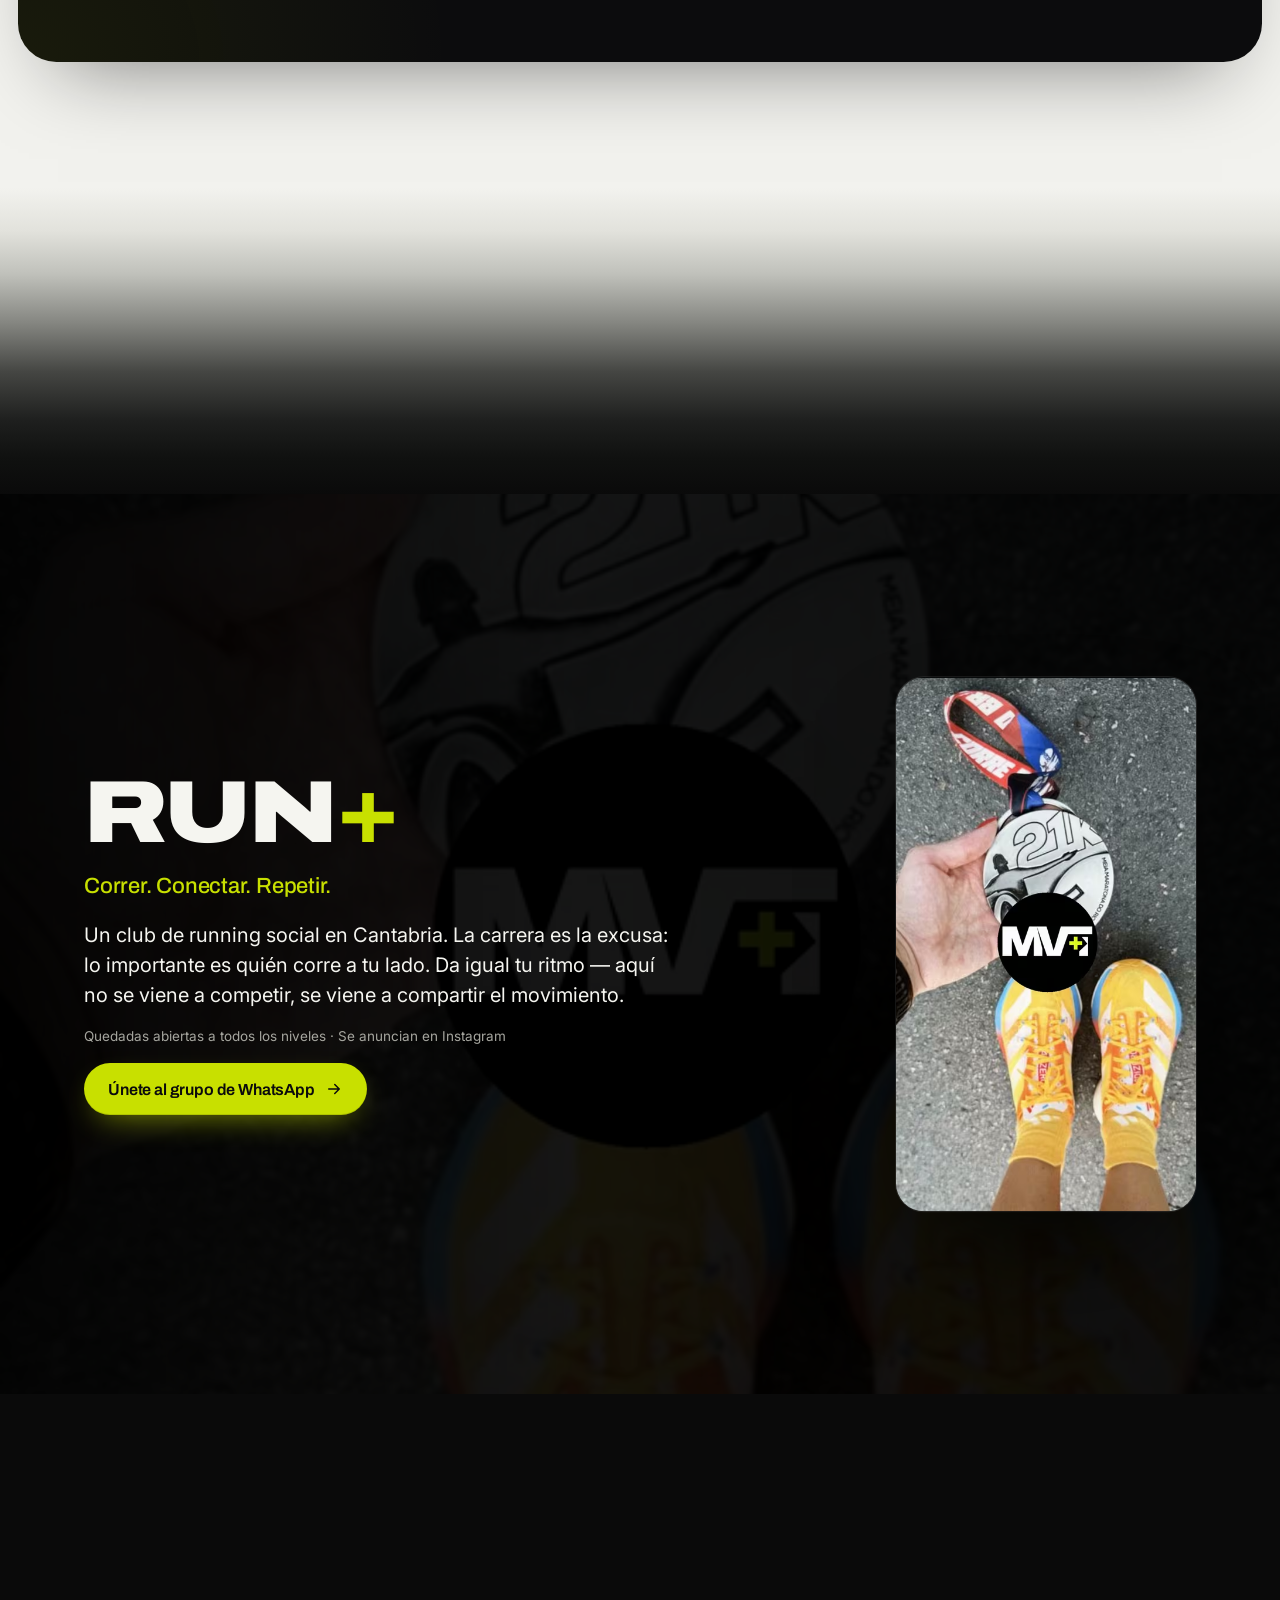
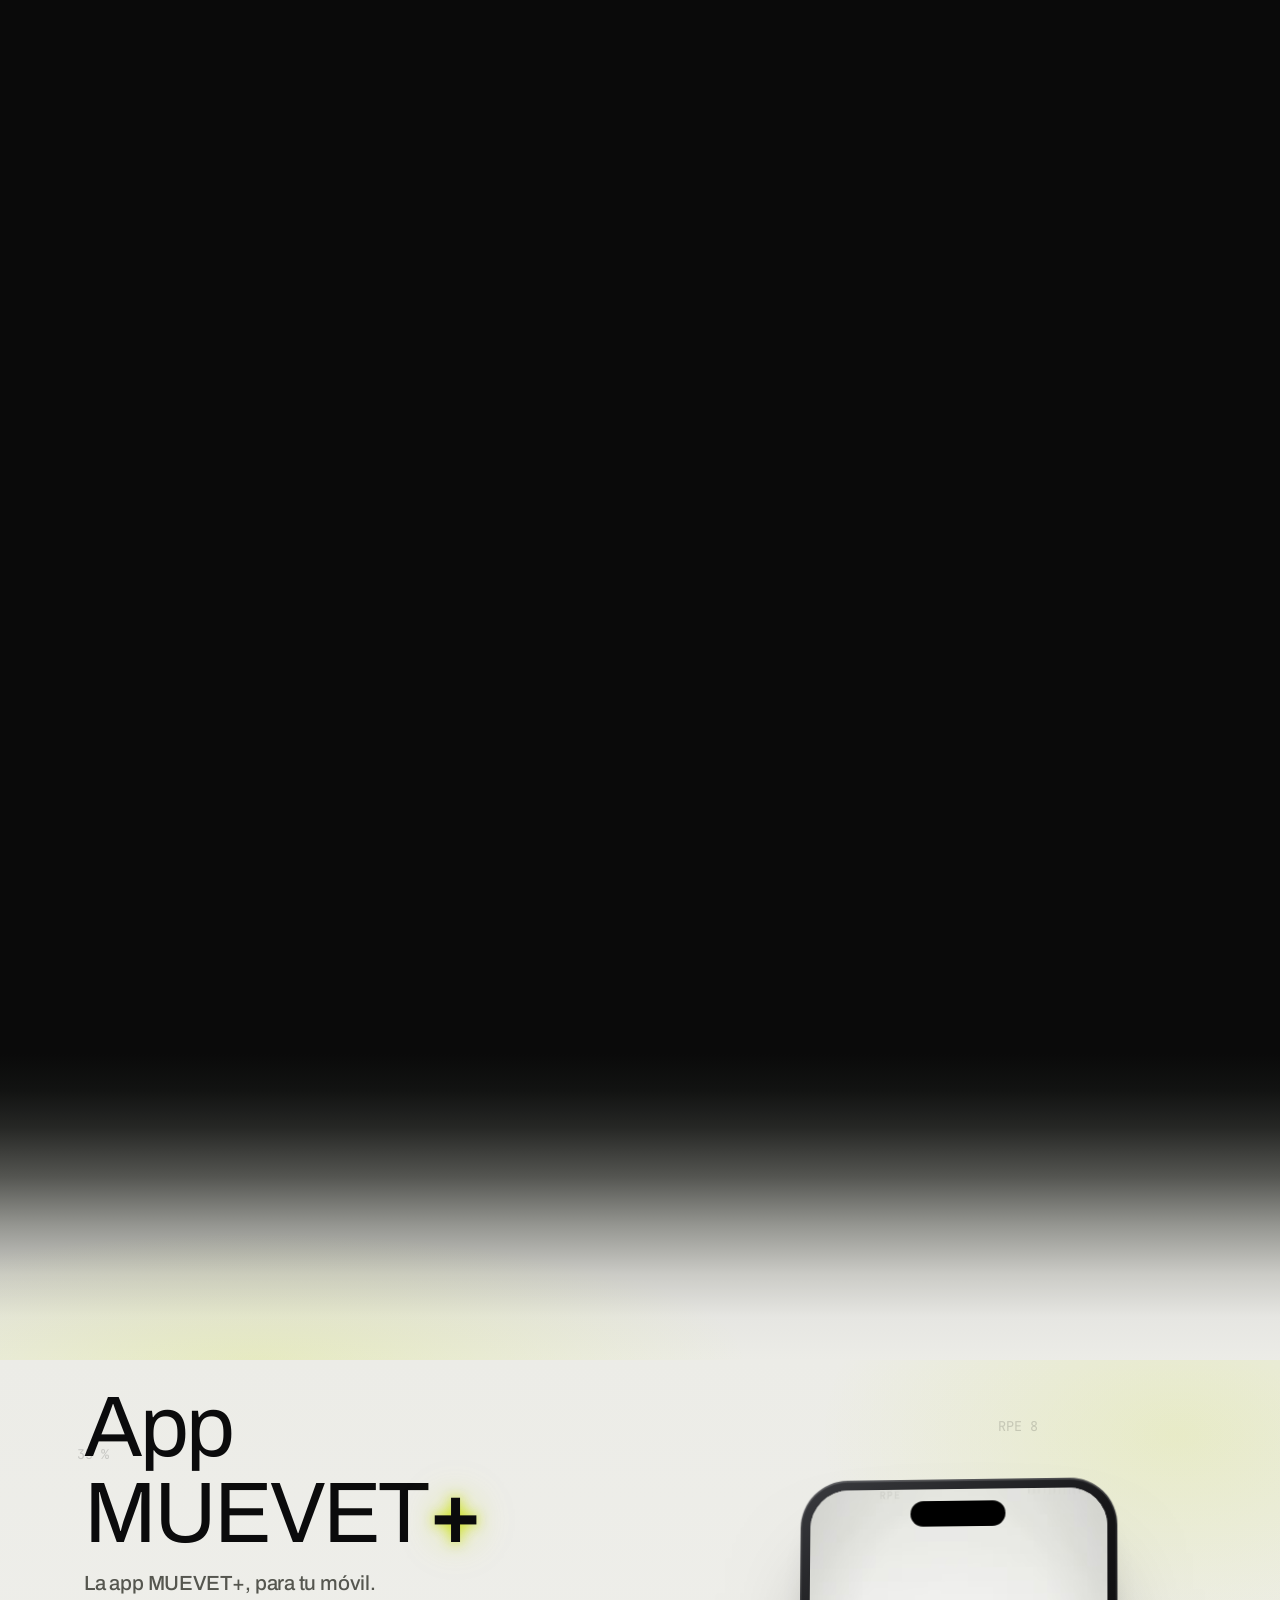
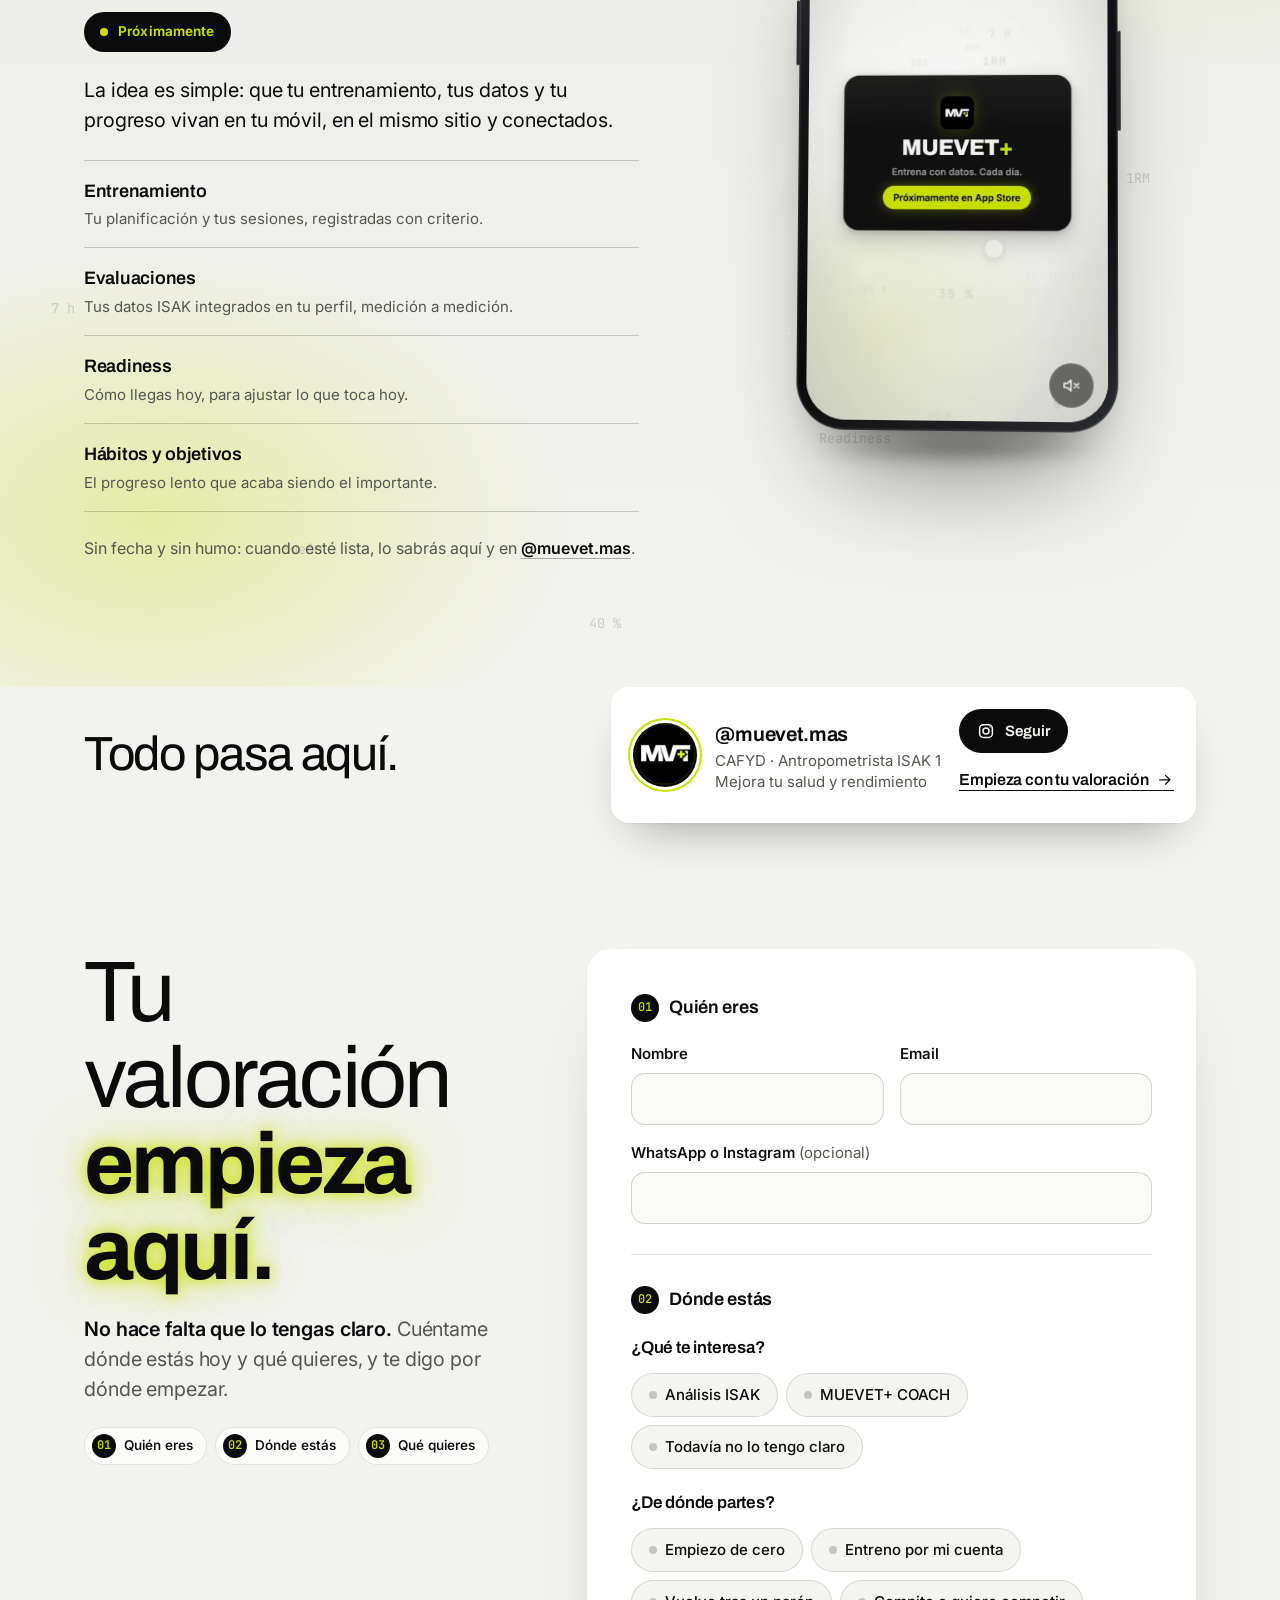
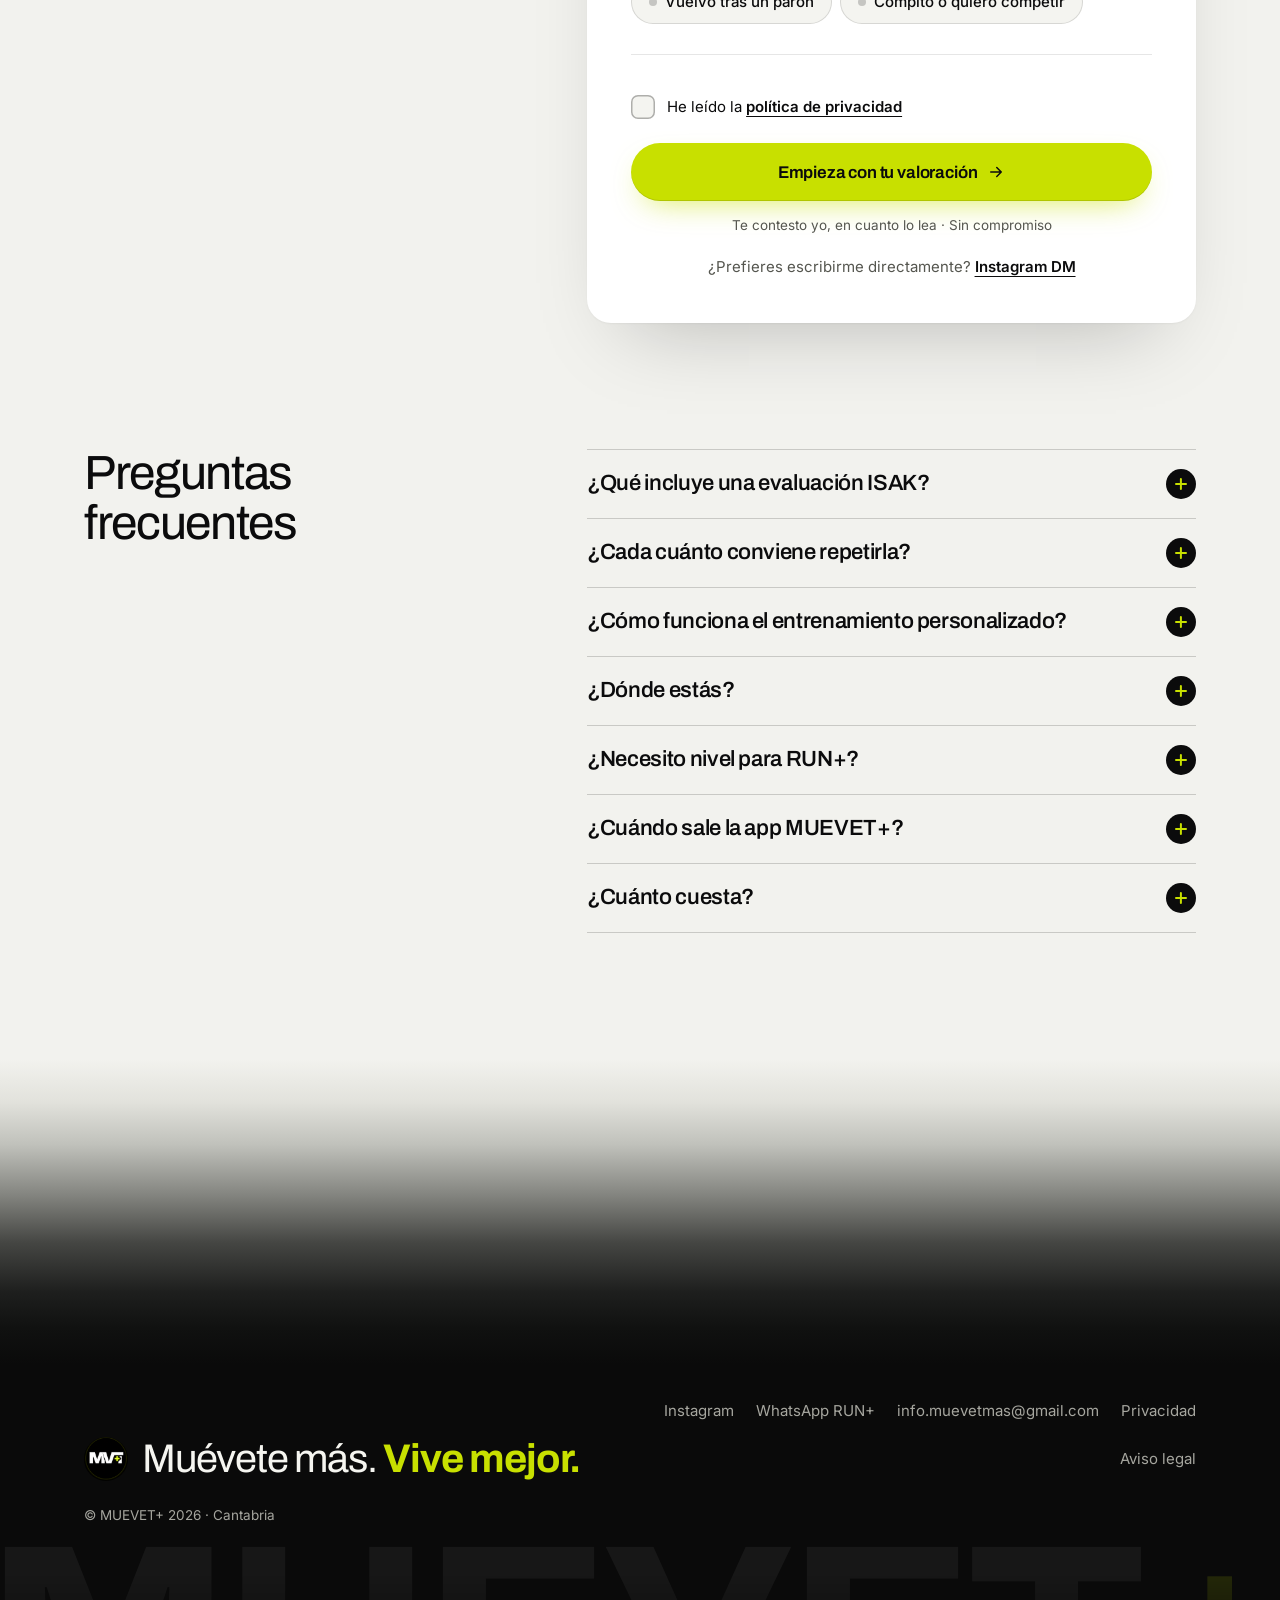
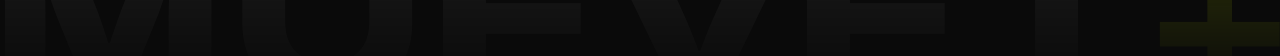
==== commit 29c6384e: "Arreglo: el menú cerrado tapaba toda la página y bloqueaba los toques El menú móvil cerrado llevaba " ====
--- a/index.html
+++ b/index.html
@@ -26,7 +26,7 @@
 <link rel="preload" href="assets/fonts/archivo-var.woff2" as="font" type="font/woff2" crossorigin>
 <link rel="preload" href="assets/fonts/inter-var.woff2" as="font" type="font/woff2" crossorigin>
 <link rel="preload" href="assets/img/hero/medir-poster.avif" as="image" type="image/avif" fetchpriority="high">
-<link rel="stylesheet" href="assets/css/main.css?v=2026-10-03a">
+<link rel="stylesheet" href="assets/css/main.css?v=2026-10-03b">
 
 <script type="application/ld+json">
 {
@@ -527,7 +527,7 @@
           <label class="check" for="f-privacidad">
             <input id="f-privacidad" name="privacidad" type="checkbox" value="Sí" required>
             <span class="check-box" aria-hidden="true"></span>
-            <span class="check-text">He leído la <a href="privacidad.html">política de privacidad</a></span>
+            <span class="check-text">He leído la <a href="privacidad.html" target="_blank" rel="noopener">política de privacidad</a></span>
           </label>
           <button class="btn btn-lg btn-block" type="submit" id="applySubmit">Empieza con tu valoración <svg class="ico"><use href="#i-arrow"/></svg></button>
           <p class="apply-note">Te contesto yo, en cuanto lo lea · Sin compromiso</p>
@@ -606,6 +606,6 @@
   <a class="btn" href="#contacto" tabindex="-1">Empieza con tu valoración <svg class="ico"><use href="#i-arrow"/></svg></a>
 </div>
 
-<script src="assets/js/main.js?v=2026-10-03a" defer></script>
+<script src="assets/js/main.js?v=2026-10-03b" defer></script>
 </body>
 </html>
--- a/assets/css/main.css
+++ b/assets/css/main.css
@@ -50,6 +50,8 @@
   overflow-x:clip;
 }
 img, video, canvas, svg{ display:block; max-width:100% }
+/* «hidden» manda siempre: ningún display de clase puede dejar visible (ni tocable) algo oculto */
+[hidden]{ display:none !important }
 a{ color:inherit }
 button, input, textarea{ font:inherit; color:inherit }
 ul, ol{ list-style:none }
@@ -187,6 +189,7 @@
   color:var(--snow); opacity:0; transition:opacity .25s var(--ease-out);
 }
 .menu.is-open{ opacity:1 }
+.menu:not(.is-open){ pointer-events:none }
 .menu-links{ display:flex; flex-direction:column; gap:4px }
 .menu-links a{
   display:block; padding:6px 0; text-decoration:none;
@@ -276,7 +279,7 @@
   .hero-media{ position:relative; inset:auto; z-index:auto; justify-self:end; width:min(340px, 26vw, calc((100svh - 300px) * 9 / 16)); perspective:1300px }
   .hero-frame{
     position:relative; inset:auto; aspect-ratio:9/16; border-radius:var(--r-lg);
-    transform:rotateY(var(--ry, -13deg)) rotateX(var(--rx, 5deg)); transform-style:preserve-3d;
+    transform:rotateY(var(--ry, -13deg)) rotateX(var(--rx, 5deg));
     box-shadow:0 70px 120px -40px rgba(0,0,0,.85), 0 0 0 1px rgba(255,255,255,.1);
     transition:transform .9s var(--ease-out);
   }
@@ -357,13 +360,14 @@
   padding:14px 10px 4px 12px; border-radius:14px; background:#141517; box-shadow:0 30px 60px -30px rgba(0,0,0,.8), inset 0 0 0 1px rgba(255,255,255,.07);
 }
 .report-bar{ display:flex; align-items:center; gap:6px; padding-bottom:12px; margin-bottom:12px; border-bottom:1px solid rgba(255,255,255,.08) }
-.report-bar span{ width:8px; height:8px; border-radius:50%; background:rgba(255,255,255,.16) }
-.report-bar b{ margin-left:8px; font-weight:600; font-size:12px; color:var(--snow-dim); white-space:nowrap; overflow:hidden; text-overflow:ellipsis }
+.report-bar > span{ width:8px; height:8px; border-radius:50%; background:rgba(255,255,255,.16) }
+.report-bar > span{ display:none }
+.report-bar b{ margin-left:0; font-weight:600; font-size:12px; color:var(--snow-dim); white-space:nowrap; overflow:hidden; text-overflow:ellipsis }
 .report-head{ display:flex; flex-wrap:wrap; align-items:center; justify-content:space-between; gap:6px 10px; margin-bottom:6px }
 .report-title{ font-family:var(--display); font-weight:600; font-size:clamp(15px, 2vw, 22px); line-height:1.2; letter-spacing:-.02em }
 .report-pill{ display:none; padding:4px 10px; border-radius:999px; background:rgba(200,224,0,.14); color:var(--lime); font-size:12px; font-weight:600; white-space:nowrap }
 .report-rows li{
-  display:grid; grid-template-columns:minmax(0,1fr) auto auto; align-items:center; gap:8px;
+  display:grid; grid-template-columns:minmax(0,1fr) auto; align-items:center; gap:8px;
   min-height:38px; border-top:1px solid rgba(255,255,255,.07); font-size:12.5px; gap:5px;
 }
 .report-rows span{ overflow:hidden; text-overflow:ellipsis; white-space:nowrap }
@@ -379,6 +383,9 @@
   .report{ left:min(calc(var(--x) + (100% - var(--x)) * .5), 75%); width:min(46%, 460px) }
   .report{ padding:20px 22px 10px; border-radius:18px }
   .report-bar b{ font-size:13.5px }
+  .report-bar > span{ display:block }
+  .report-bar b{ margin-left:8px }
+  .report-rows li{ grid-template-columns:minmax(0,1fr) auto auto }
   .report-pill{ display:inline-block }
   .report-rows li{ min-height:48px; font-size:15px; gap:12px }
   .report-rows em{ font-size:12px }
@@ -503,9 +510,10 @@
 .run{ position:relative; height:240svh }
 .run-stage{ position:sticky; top:0; height:100svh; overflow:hidden; background:#000 }
 .run-frame{ position:absolute; inset:0; aspect-ratio:auto; background:#000 }
+.run-frame .clip-play{ z-index:6; left:auto; bottom:auto; right:var(--gut); top:calc(80px + env(safe-area-inset-top, 0px)) }
 /* Texto que deja ver el vídeo: negro tapa, blanco deja pasar, lima tiñe */
 .run-mask{
-  position:absolute; inset:0; z-index:2; display:grid; place-items:center; background:#000; mix-blend-mode:multiply;
+  position:absolute; inset:0; z-index:2; display:grid; place-items:center; background:#000; mix-blend-mode:multiply; pointer-events:none;
   will-change:transform, opacity;
 }
 .run-word{ font-family:var(--display); font-weight:900; font-stretch:125%; font-size:min(23vw, 46svh); line-height:.8; letter-spacing:-.035em; color:#fff }
@@ -571,7 +579,7 @@
   position:relative; width:min(300px, 76vw); padding:10px; border-radius:48px;
   background:linear-gradient(150deg, #3A3B3F 0%, #141416 30%, #0B0B0C 68%, #2B2C30 100%);
   box-shadow:inset 0 0 0 1.5px rgba(255,255,255,.1), inset 0 2px 1px rgba(255,255,255,.12), 0 70px 110px -44px rgba(0,0,0,.55), 0 30px 50px -36px rgba(0,0,0,.5);
-  transform:rotateY(var(--ry, -18deg)) rotateX(var(--rx, 8deg)); transform-style:preserve-3d;
+  transform:rotateY(var(--ry, -18deg)) rotateX(var(--rx, 8deg));
   transition:transform .7s var(--ease-out);
 }
 .phone::before, .phone::after{ content:''; position:absolute; width:3px; border-radius:2px; background:#2A2B2E }
@@ -717,8 +725,9 @@
 .faq details[open] .faq-i{ transform:rotate(45deg) }
 .faq details p{ padding:0 0 22px; max-width:68ch; color:var(--ink-dim) }
 .faq details p a{ color:var(--ink); font-weight:600 }
-.faq details::details-content{ block-size:0; overflow:hidden; transition:block-size .35s var(--ease-out), content-visibility .35s allow-discrete }
-.faq details[open]::details-content{ block-size:auto }
+.faq summary{ -webkit-tap-highlight-color:transparent }
+.motion .faq details[open] p{ animation:faq-in .35s var(--ease-out) }
+@keyframes faq-in{ from{ opacity:0; transform:translateY(-6px) } }
 @media(min-width:1024px){ .faq-wrap{ grid-template-columns:minmax(0,.82fr) minmax(0,1.18fr); gap:80px; align-items:start } }
 
 /* ══ PIE ══ */
